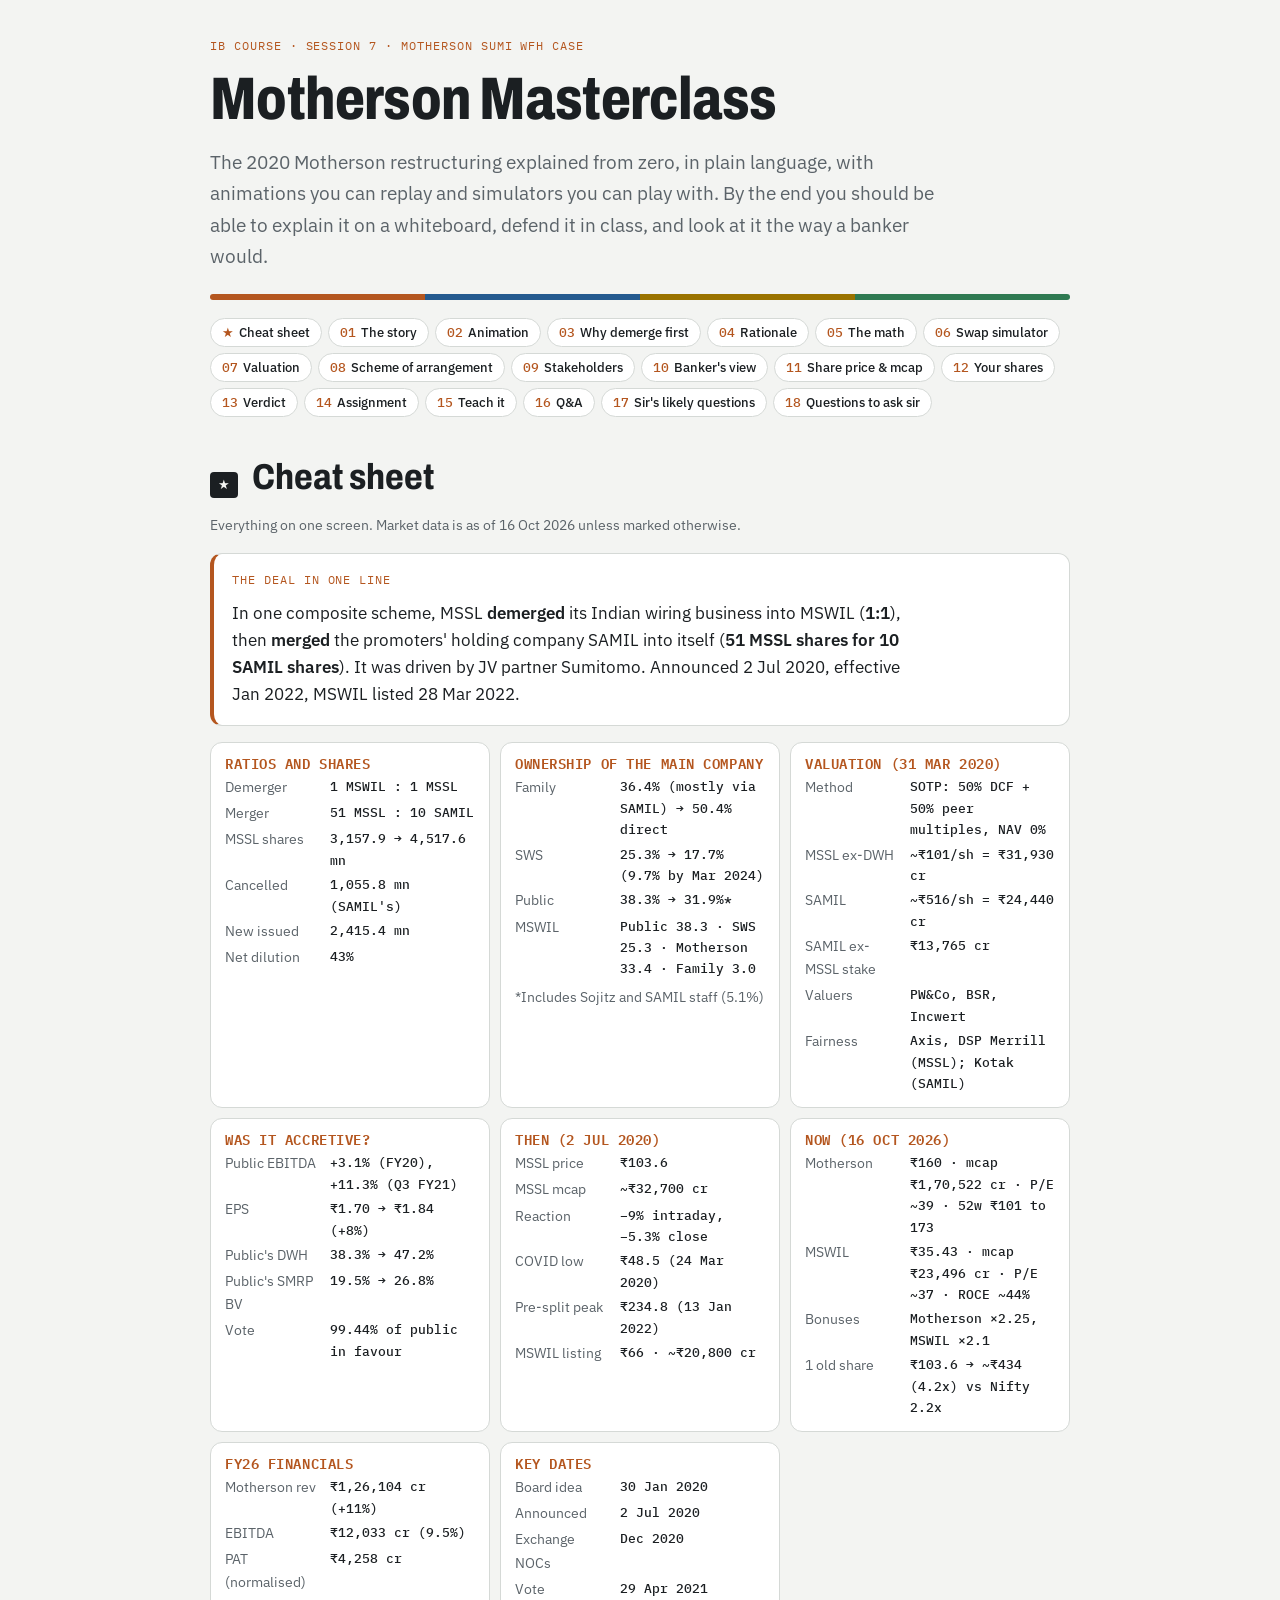
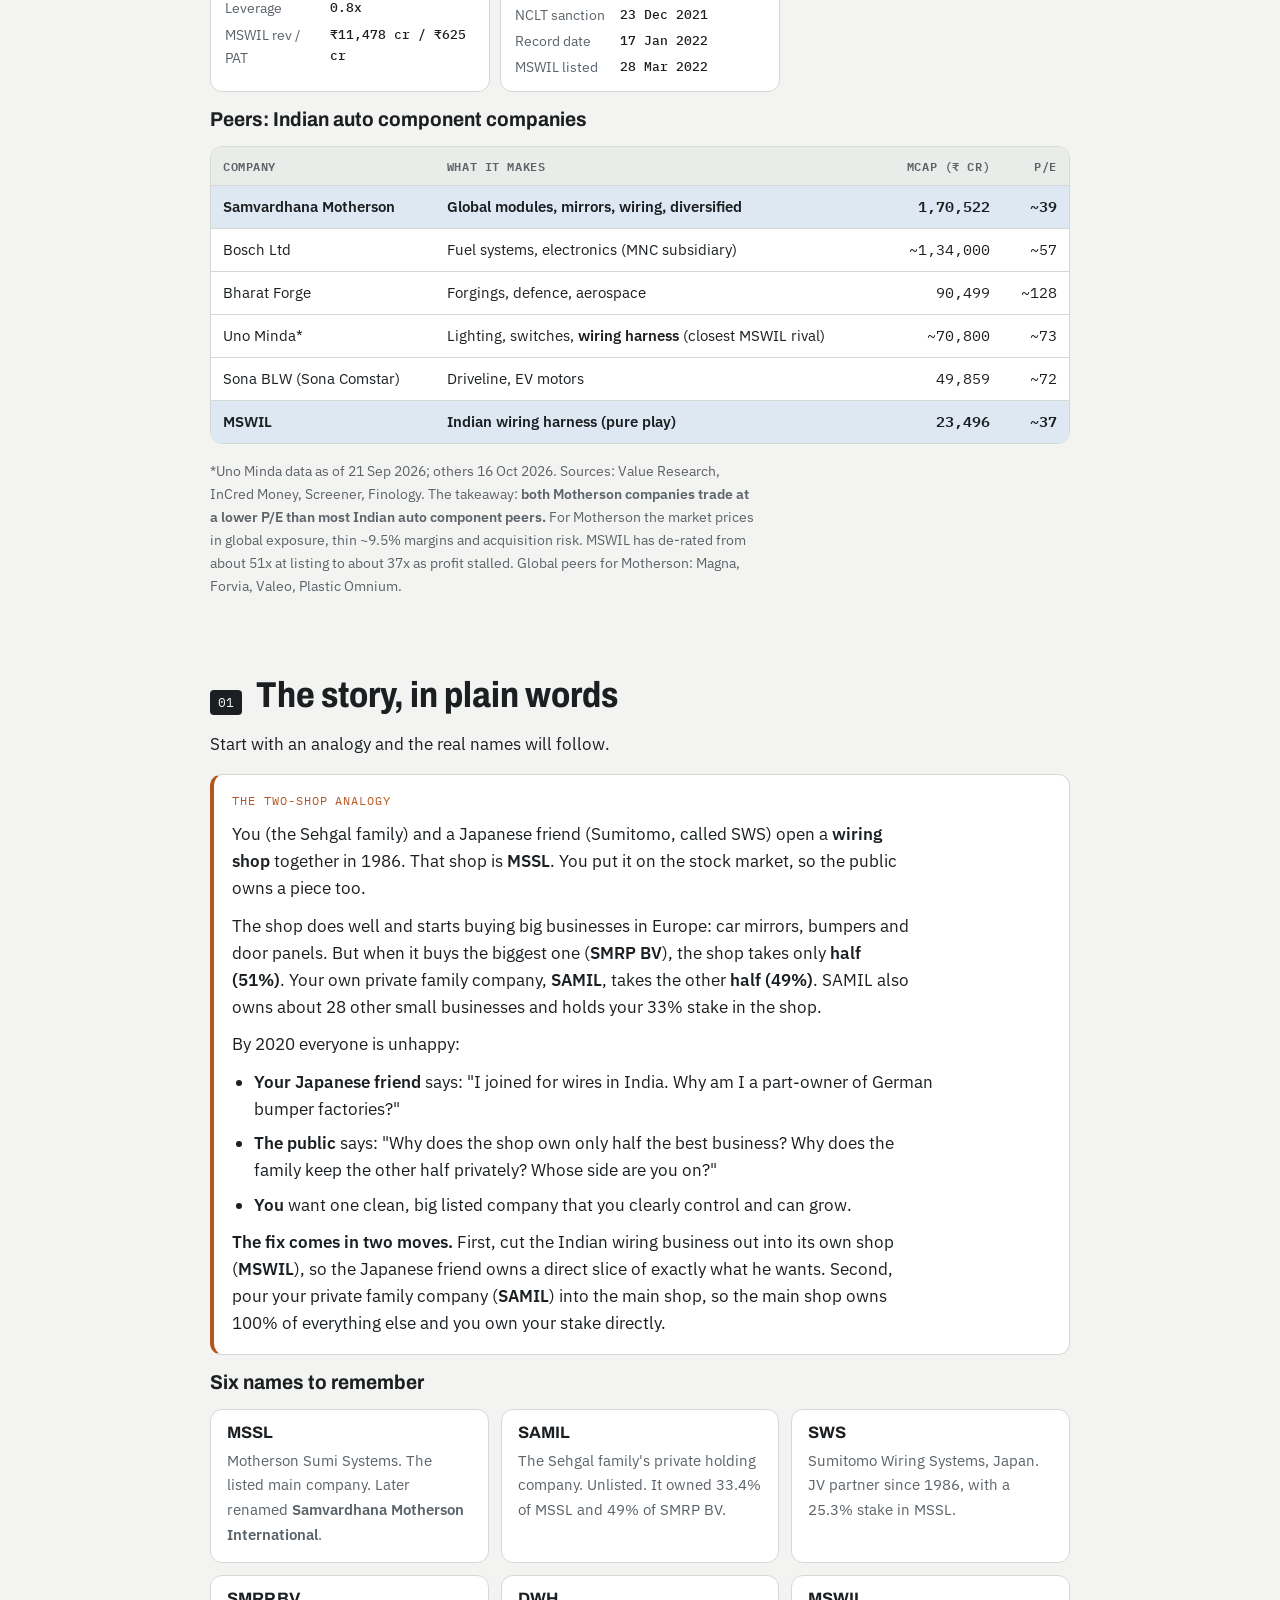
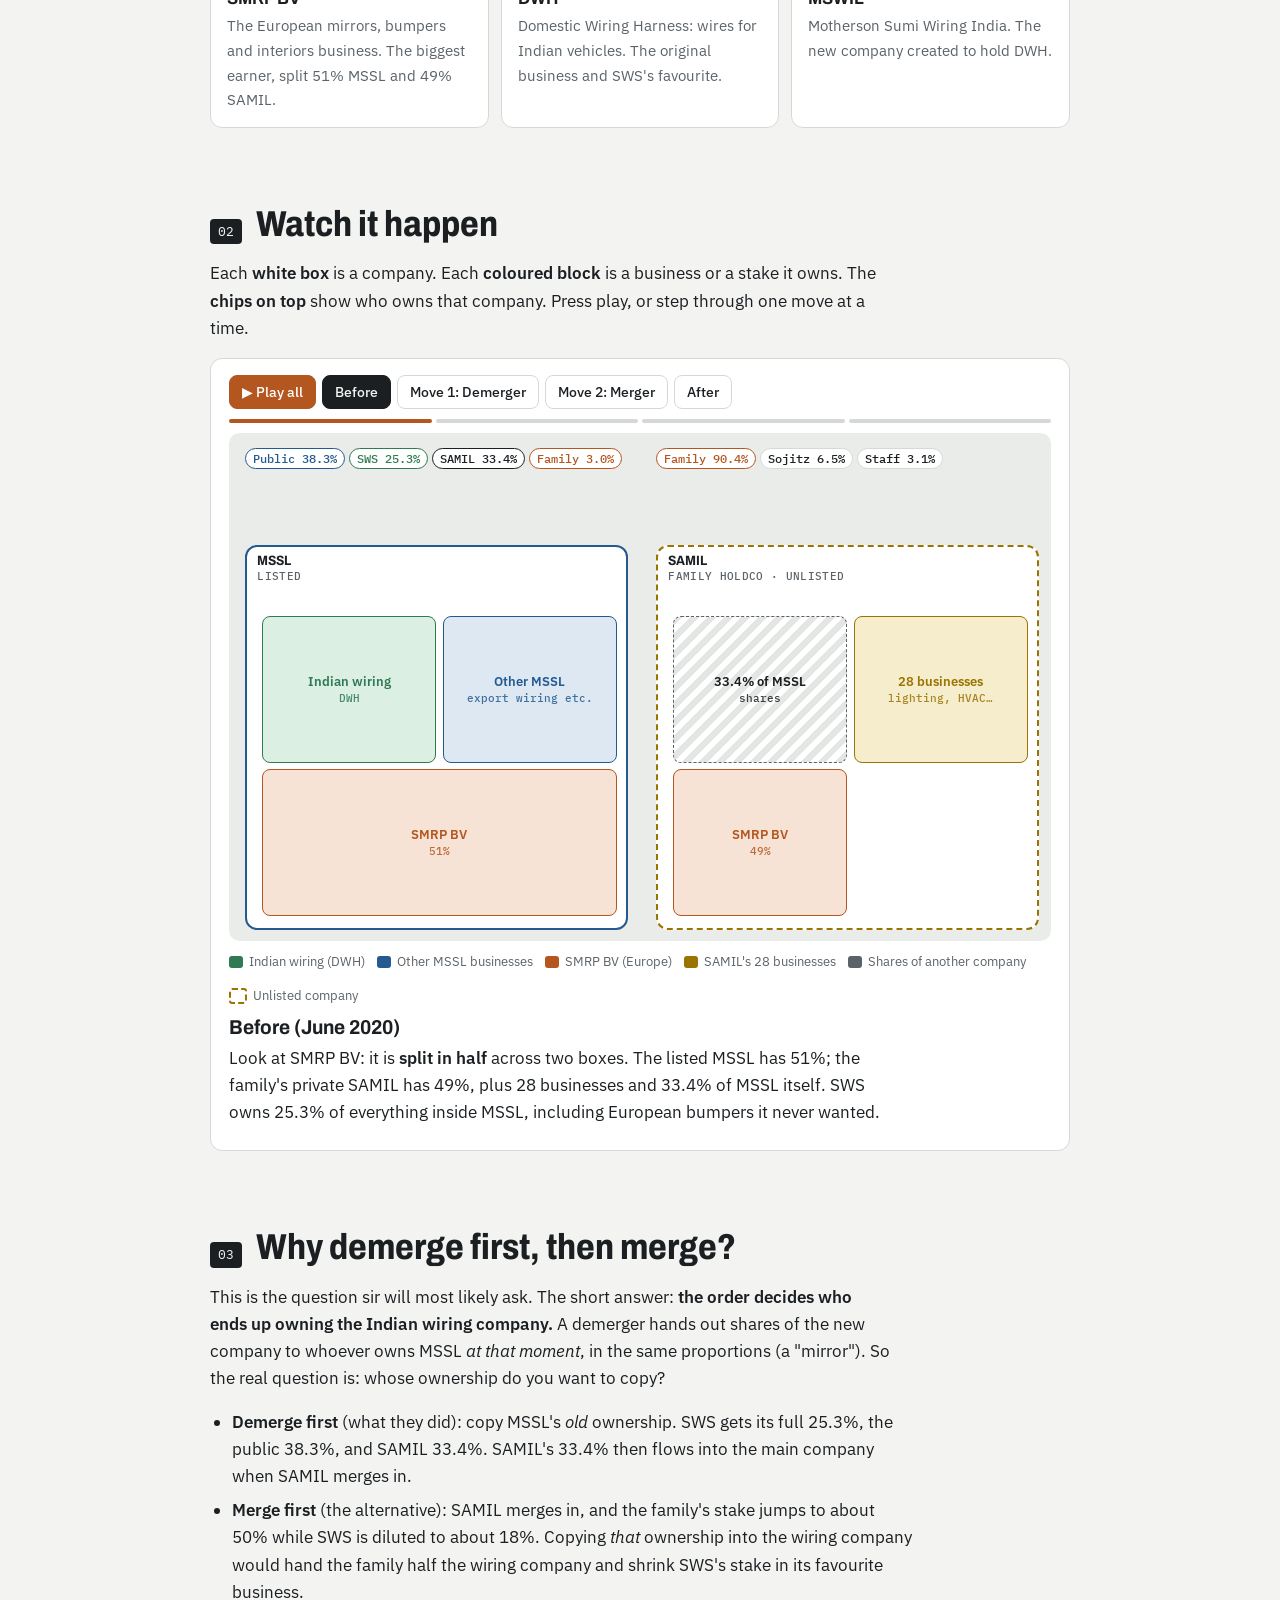
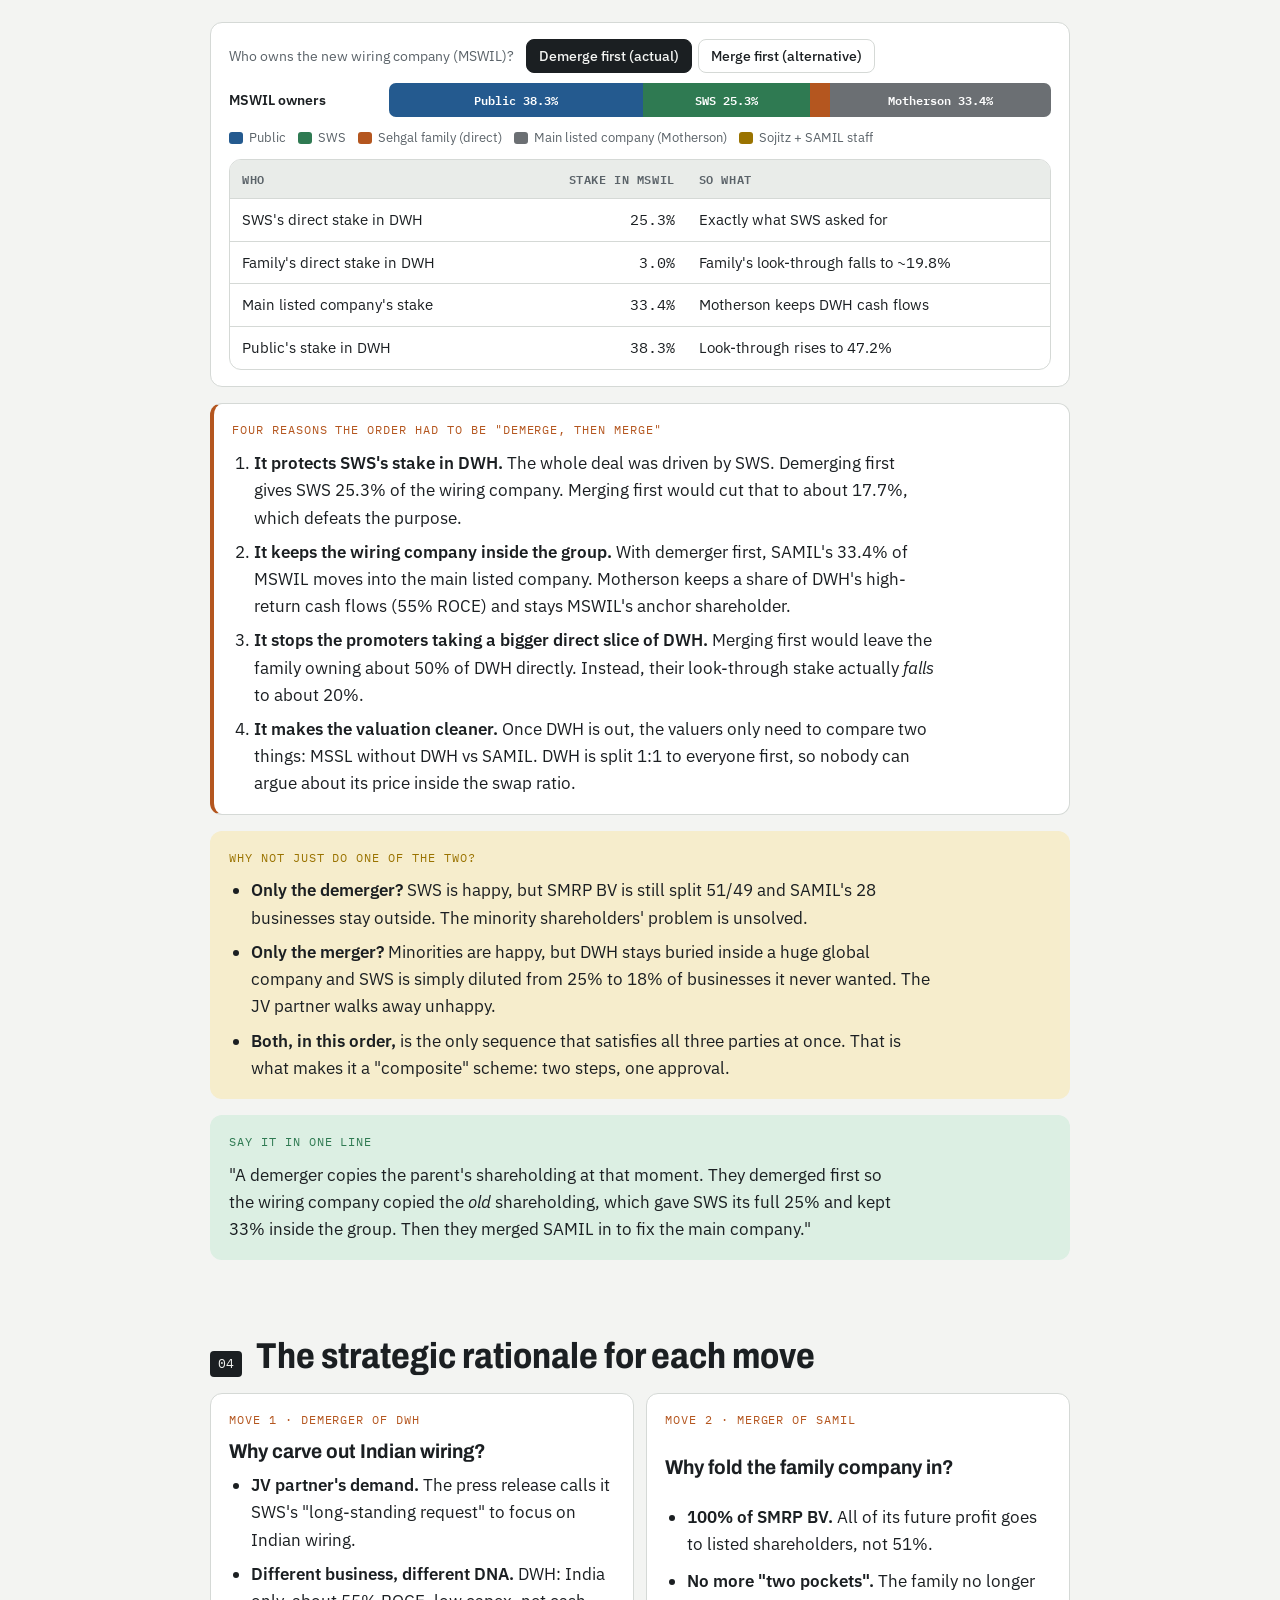
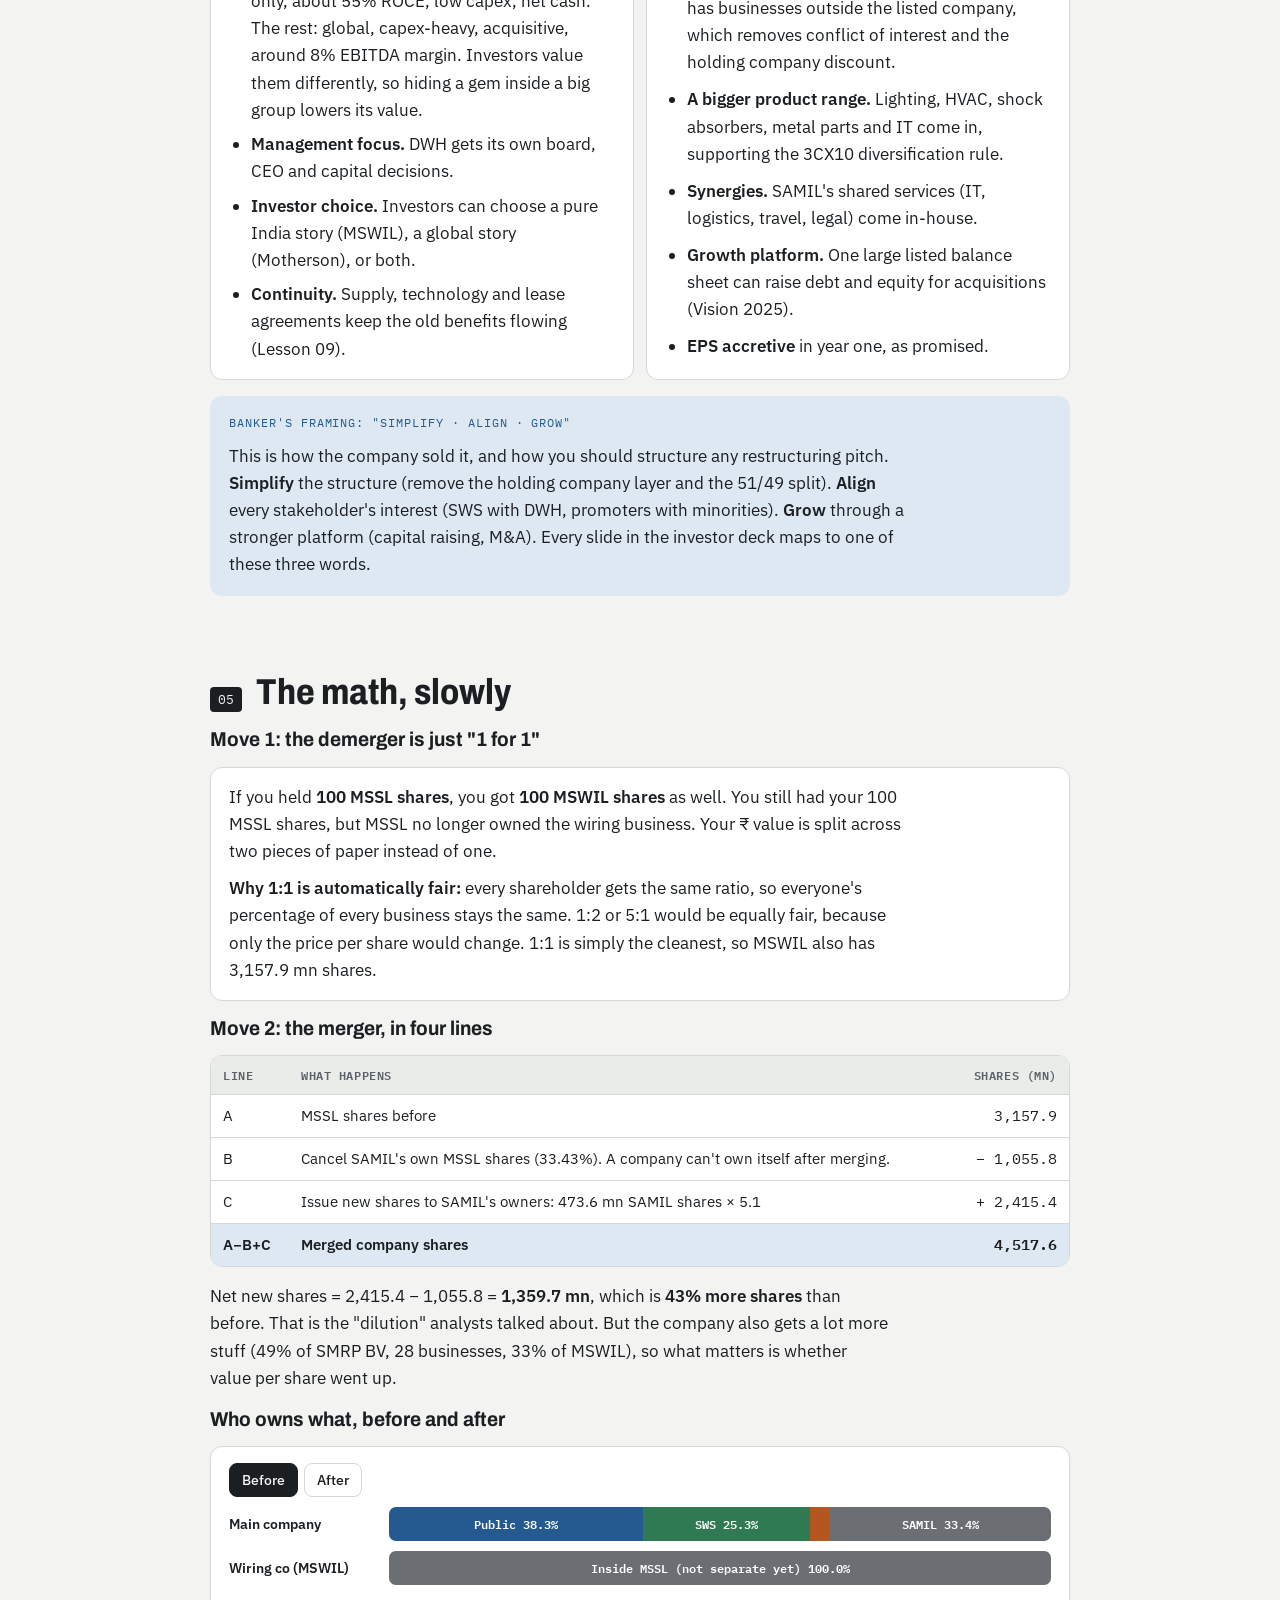
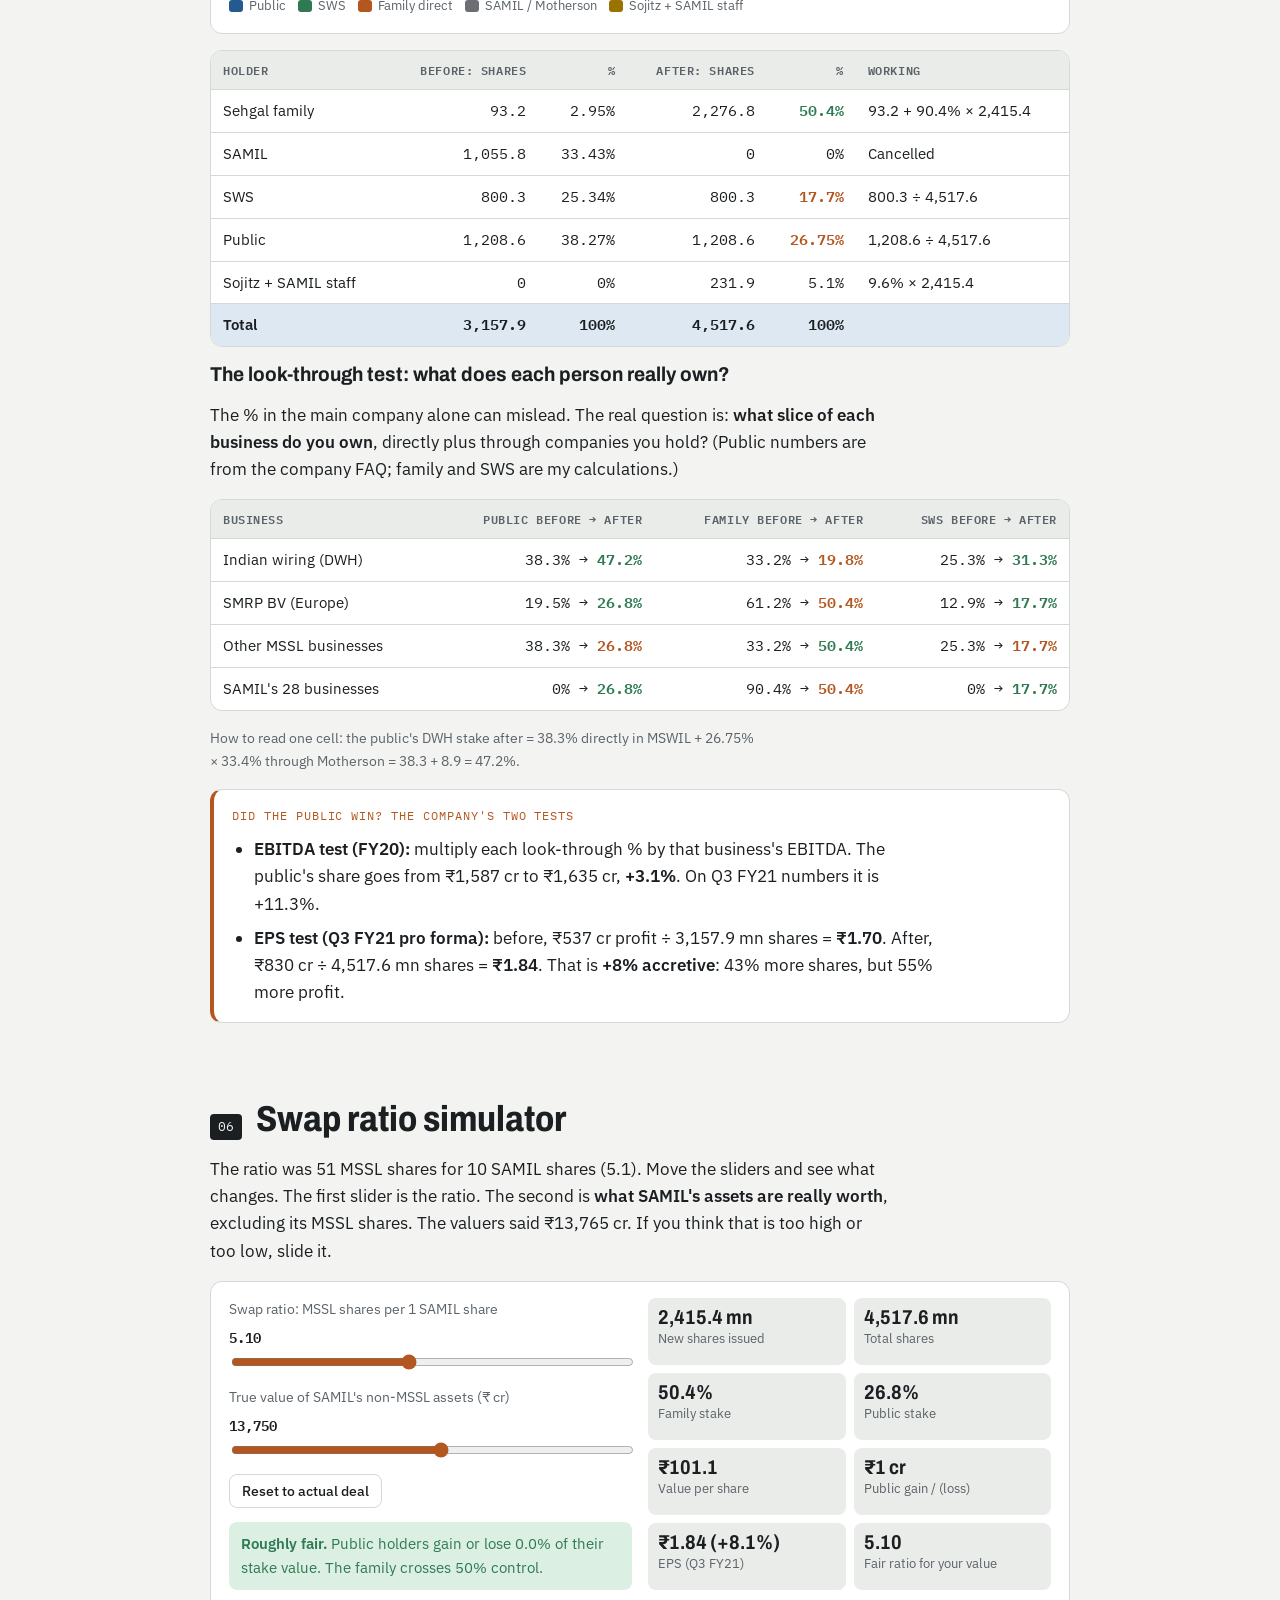
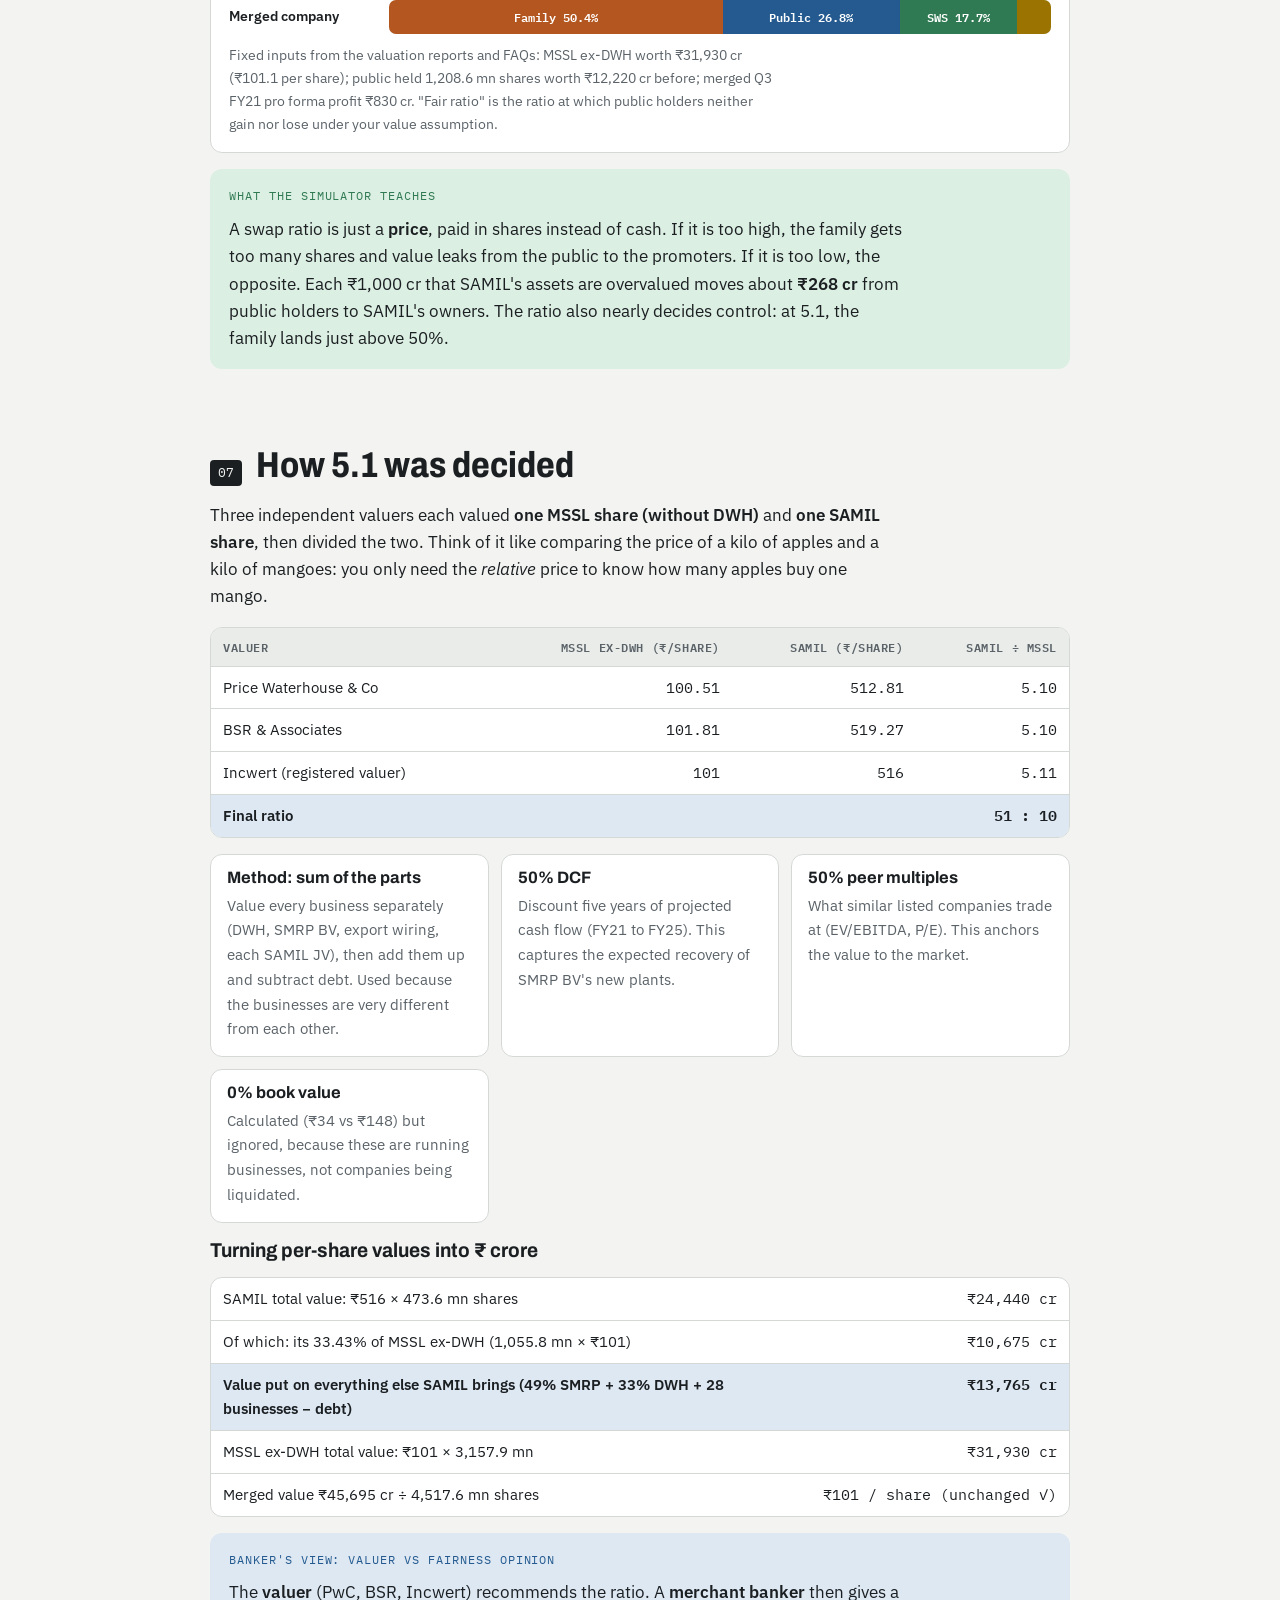
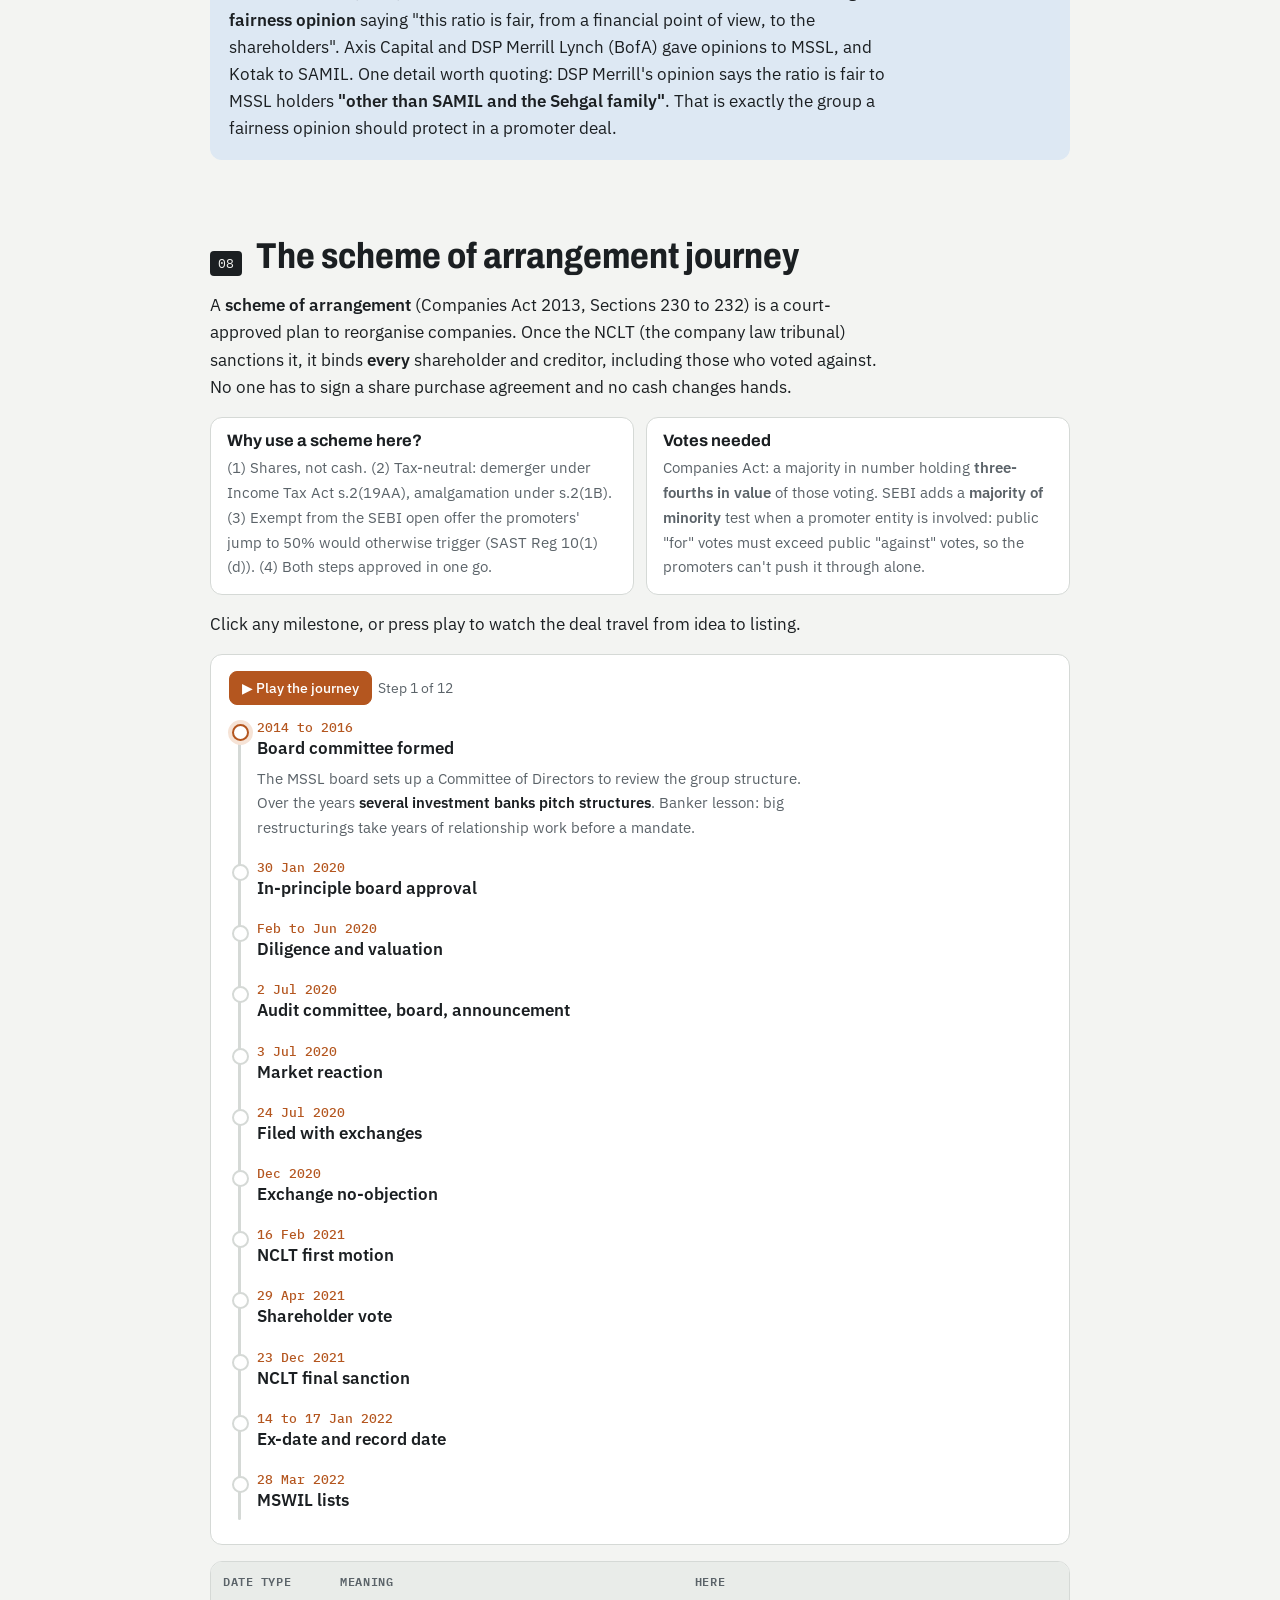
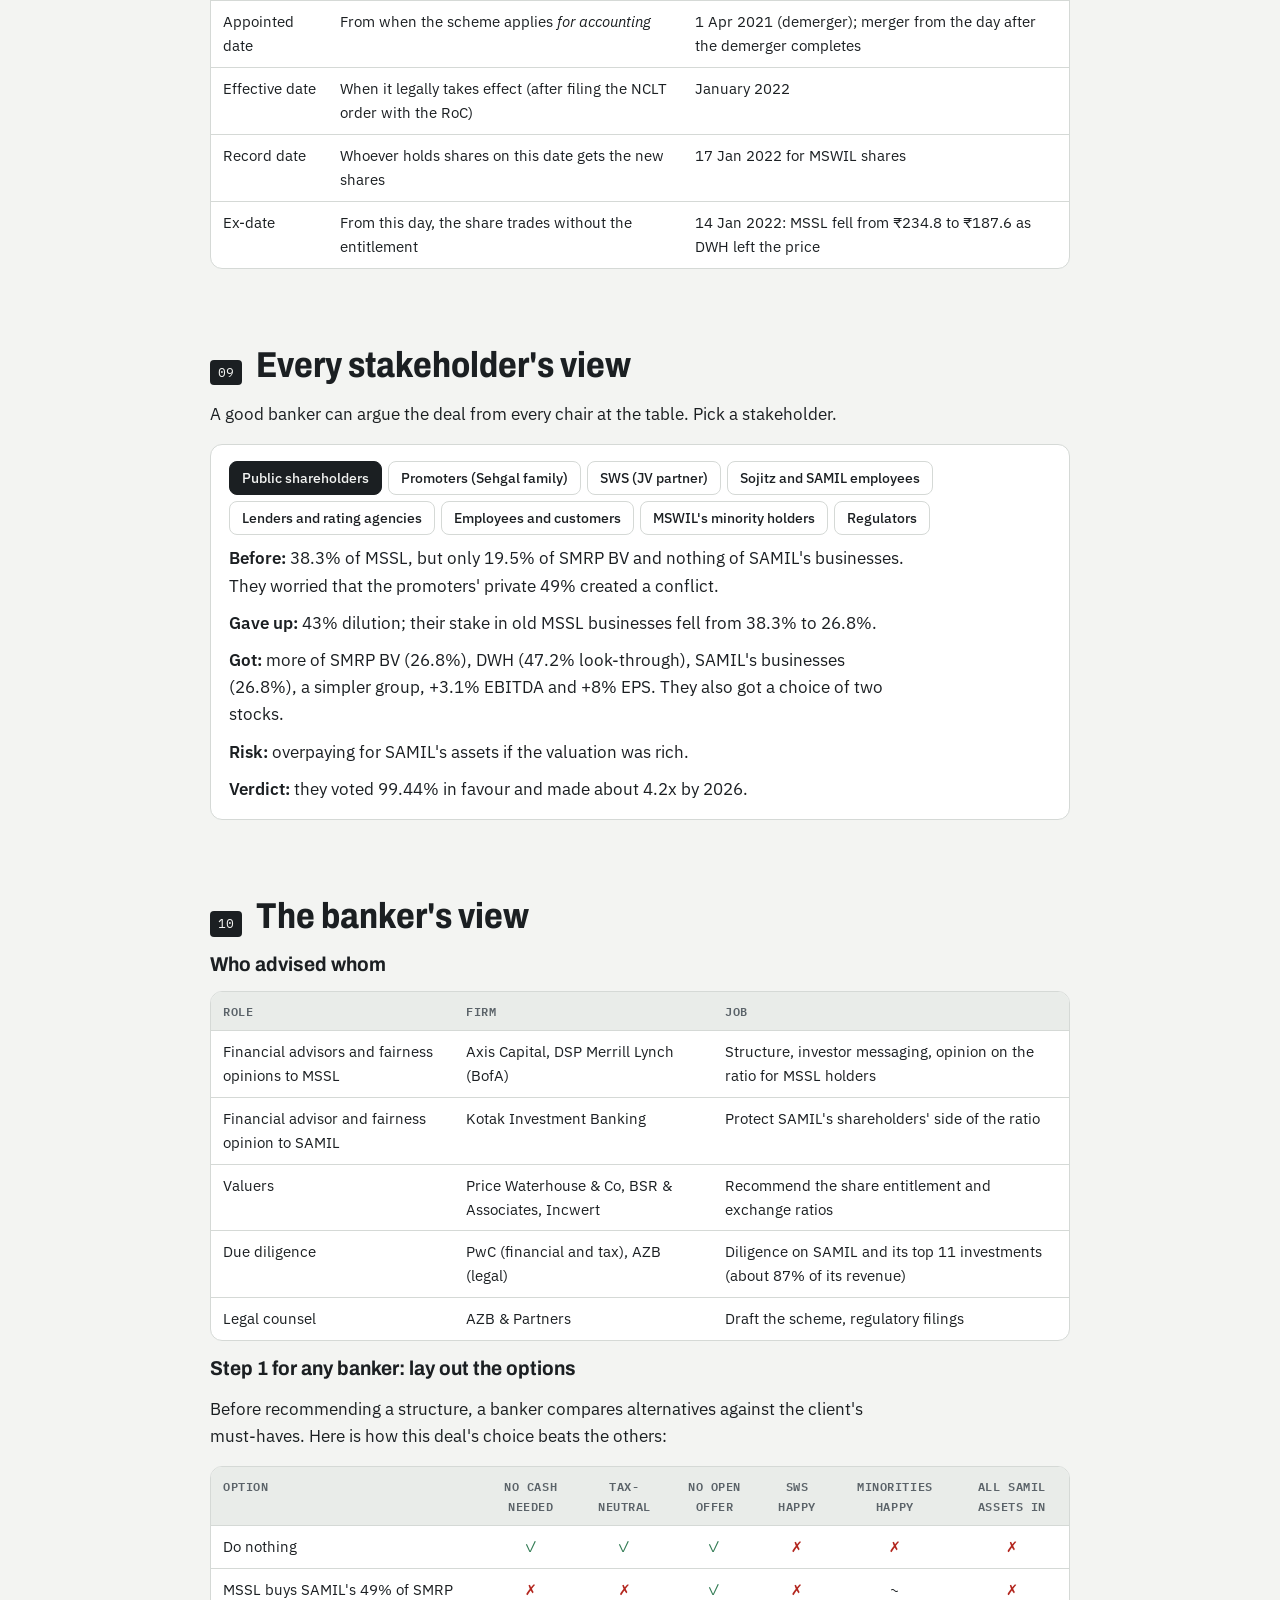
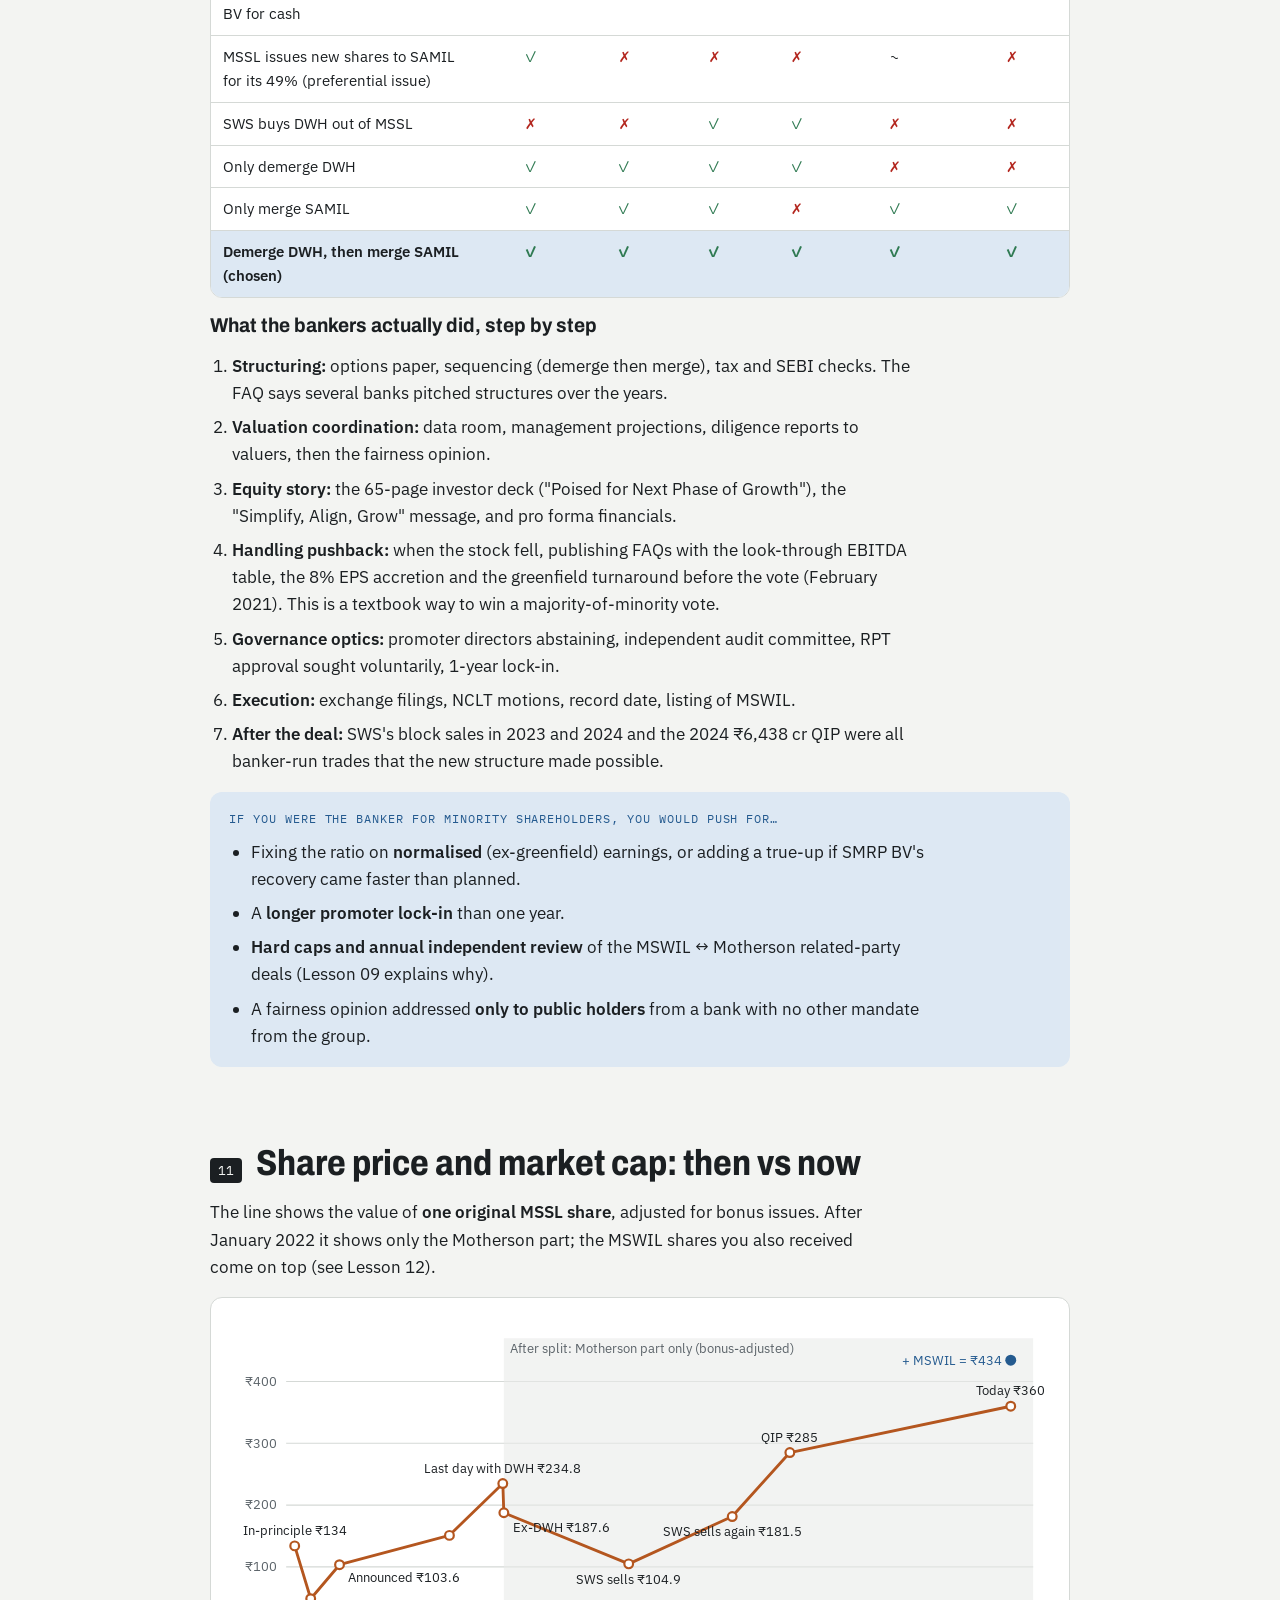
==== index.html @ e2a8a5db "Add files via upload" ====
<!doctype html>
<html lang="en"><head><meta charset="utf-8"><meta name="viewport" content="width=device-width,initial-scale=1,viewport-fit=cover">
<style>:root{color-scheme:light;padding-top:env(safe-area-inset-top,0px);padding-bottom:env(safe-area-inset-bottom,0px)}body{margin:0;font:14px system-ui,sans-serif}img{max-width:100%}[hidden]{display:none!important}</style>
</head><body>
<title>Motherson Masterclass</title>
<meta name="claude:viewport-fit-sides" content="cover">
<link rel="preconnect" href="https://fonts.googleapis.com">
<link rel="stylesheet" href="https://fonts.googleapis.com/css2?family=Archivo:wdth,wght@62..125,500..800&family=IBM+Plex+Sans:ital,wght@0,400;0,500;0,600;1,400&family=IBM+Plex+Mono:wght@400;500;600&display=swap">
<style>
/* Layout: a single teaching column (~820px) of numbered lessons. Each lesson = plain explanation + one interactive (animation, simulator or calculator). Palette borrows wiring-harness insulation colours: copper, blue, green, yellow. */
:root{
  --bg:#f3f4f2; --panel:#ffffff; --ink:#1b1f22; --muted:#5b6369; --line:#d5d9d6; --soft:#e9ece9;
  --copper:#b4561f; --copper-soft:#f6e3d6;
  --blue:#245a8f; --blue-soft:#dde8f3;
  --green:#2f7a52; --green-soft:#dcefe3;
  --yellow:#9a7300; --yellow-soft:#f6edcc;
  --red:#b3261e; --red-soft:#f8dedb;
  --grey-soft:#e4e6e4;
  --f-display:"Archivo","Arial Narrow",system-ui,sans-serif;
  --f-body:"IBM Plex Sans",system-ui,-apple-system,"Segoe UI",sans-serif;
  --f-mono:"IBM Plex Mono",ui-monospace,Menlo,monospace;
}
@media (prefers-color-scheme: dark){:root:not([data-theme="light"]){
  --bg:#14171a; --panel:#1c2024; --ink:#e7e9e8; --muted:#9aa3a9; --line:#30363b; --soft:#23282d;
  --copper:#e48a52; --copper-soft:#3a2518; --blue:#7fb0e0; --blue-soft:#1b2a39;
  --green:#6cc496; --green-soft:#17301f; --yellow:#e2bb45; --yellow-soft:#342b10;
  --red:#f08a80; --red-soft:#3a1c1a; --grey-soft:#2a2f34; color-scheme:dark}}
:root[data-theme="dark"]{
  --bg:#14171a; --panel:#1c2024; --ink:#e7e9e8; --muted:#9aa3a9; --line:#30363b; --soft:#23282d;
  --copper:#e48a52; --copper-soft:#3a2518; --blue:#7fb0e0; --blue-soft:#1b2a39;
  --green:#6cc496; --green-soft:#17301f; --yellow:#e2bb45; --yellow-soft:#342b10;
  --red:#f08a80; --red-soft:#3a1c1a; --grey-soft:#2a2f34; color-scheme:dark}

html{scroll-behavior:smooth}
@media (prefers-reduced-motion:reduce){html{scroll-behavior:auto}*{transition:none!important;animation:none!important}}
body{background:var(--bg);color:var(--ink);font-family:var(--f-body);font-size:16.5px;line-height:1.65}
.wrap{max-width:860px;margin:0 auto;padding-left:max(16px,env(safe-area-inset-left,0px));padding-right:max(16px,env(safe-area-inset-right,0px));padding-block:36px 100px}
h1,h2,h3,h4{font-family:var(--f-display);text-wrap:balance;line-height:1.12;margin:0}
h1{font-size:clamp(36px,6.4vw,60px);font-weight:800;font-stretch:78%;letter-spacing:-.01em}
h2{font-size:clamp(26px,3.8vw,36px);font-weight:750;font-stretch:84%}
h3{font-size:20px;font-weight:700;font-stretch:94%}
h4{font-size:16.5px;font-weight:700}
p{margin:0;max-width:68ch}
a{color:var(--blue)}
b,strong{font-weight:600}
.eyebrow{font-family:var(--f-mono);font-size:12px;letter-spacing:.08em;text-transform:uppercase;color:var(--copper)}
.lede{font-size:19px;color:var(--muted);margin-top:14px}
.wire{height:6px;border-radius:3px;margin:22px 0 4px;background:linear-gradient(90deg,var(--copper) 0 25%,var(--blue) 25% 50%,var(--yellow) 50% 75%,var(--green) 75%)}
.k{font-family:var(--f-mono);font-size:.93em;font-variant-numeric:tabular-nums}
.note{font-size:14px;color:var(--muted)}
ul.plain,ol.plain{margin:0;padding-left:22px;display:grid;gap:7px;max-width:68ch}

/* jump menu */
.jump{display:flex;flex-wrap:wrap;gap:6px;margin-top:18px}
.jump a{font:500 13px var(--f-body);text-decoration:none;color:var(--ink);background:var(--panel);border:1px solid var(--line);border-radius:999px;padding:5px 11px}
.jump a span{font-family:var(--f-mono);color:var(--copper);margin-right:5px}
.jump a:hover{border-color:var(--copper)}

section{margin-top:76px;display:flex;flex-direction:column;gap:16px;scroll-margin-top:16px}
.lesson{display:flex;gap:14px;align-items:baseline}
.lesson .n{font-family:var(--f-mono);font-size:13px;color:var(--bg);background:var(--ink);border-radius:4px;padding:2px 8px;flex:none}
.box{background:var(--panel);border:1px solid var(--line);border-radius:12px;padding:16px 18px;display:grid;gap:10px}
.box.key{border-left:4px solid var(--copper)}
.box.say{background:var(--green-soft);border-color:transparent}
.box.say .eyebrow{color:var(--green)}
.box.bank{background:var(--blue-soft);border-color:transparent}
.box.bank .eyebrow{color:var(--blue)}
.box.warn{background:var(--yellow-soft);border-color:transparent}
.box.warn .eyebrow{color:var(--yellow)}
.grid2{display:grid;grid-template-columns:repeat(auto-fit,minmax(240px,1fr));gap:12px}
.card{background:var(--panel);border:1px solid var(--line);border-radius:12px;padding:14px 16px;display:flex;flex-direction:column;gap:6px;min-width:0}
.card p{font-size:15px;color:var(--muted)}
.tbl{overflow-x:auto;background:var(--panel);border:1px solid var(--line);border-radius:12px}
table{border-collapse:collapse;width:100%;min-width:520px;font-size:14.5px}
th,td{padding:9px 12px;text-align:left;border-bottom:1px solid var(--line);vertical-align:top}
th{font:600 11.5px var(--f-mono);letter-spacing:.05em;text-transform:uppercase;color:var(--muted);background:var(--soft)}
td.num,th.num{text-align:right;font-family:var(--f-mono);font-variant-numeric:tabular-nums;white-space:nowrap}
tr:last-child td{border-bottom:0}
tr.tot td{font-weight:600;background:var(--blue-soft)}
.up{color:var(--green);font-weight:600} .down{color:var(--copper);font-weight:600}
.ok{color:var(--green)} .no{color:var(--red)}

/* buttons & controls */
.btns{display:flex;flex-wrap:wrap;gap:6px;align-items:center}
.btn{font:500 14px var(--f-body);color:var(--ink);background:var(--panel);border:1px solid var(--line);border-radius:8px;padding:7px 12px;cursor:pointer}
.btn[aria-pressed="true"]{background:var(--ink);color:var(--bg);border-color:var(--ink)}
.btn.primary{background:var(--copper);color:#fff;border-color:var(--copper)}
.btn:focus-visible,a:focus-visible,summary:focus-visible,input:focus-visible{outline:2px solid var(--copper);outline-offset:2px}
input[type=range]{width:100%;accent-color:var(--copper)}
input[type=number]{font:500 16px var(--f-mono);width:120px;padding:6px 8px;border:1px solid var(--line);border-radius:8px;background:var(--panel);color:var(--ink)}
label.ctl{display:grid;gap:4px;font-size:14px;color:var(--muted)}
label.ctl b{color:var(--ink);font-family:var(--f-mono)}

/* ---------- basket animation ---------- */
.stage-scroll{overflow-x:auto;border-radius:10px}
.stage{position:relative;width:100%;min-width:660px;aspect-ratio:760/470;background:var(--soft);border-radius:10px;overflow:hidden}
.frame,.blk,.owners{position:absolute;transition:left .9s cubic-bezier(.6,.05,.3,1),top .9s cubic-bezier(.6,.05,.3,1),width .9s cubic-bezier(.6,.05,.3,1),height .9s cubic-bezier(.6,.05,.3,1),opacity .7s ease,transform .7s ease}
.frame{border:2px solid var(--blue);border-radius:12px;background:var(--panel)}
.frame.unl{border:2px dashed var(--yellow)}
.frame .fl{position:absolute;left:10px;top:6px;right:8px;font:700 13.5px var(--f-display);font-stretch:90%;line-height:1.2}
.frame .fl small{display:block;font:500 11px var(--f-mono);color:var(--muted);letter-spacing:.03em}
.blk{border-radius:8px;display:flex;flex-direction:column;justify-content:center;align-items:center;text-align:center;padding:4px;font:600 12.5px var(--f-body);line-height:1.2;overflow:hidden}
.blk small{font:500 10.5px var(--f-mono);opacity:.85;margin-top:2px}
.b-dwh{background:var(--green-soft);color:var(--green);border:1.5px solid var(--green)}
.b-oth{background:var(--blue-soft);color:var(--blue);border:1.5px solid var(--blue)}
.b-smrp{background:var(--copper-soft);color:var(--copper);border:1.5px solid var(--copper)}
.b-biz{background:var(--yellow-soft);color:var(--yellow);border:1.5px solid var(--yellow)}
.b-stake{background:repeating-linear-gradient(135deg,var(--grey-soft) 0 6px,var(--panel) 6px 12px);color:var(--ink);border:1.5px dashed var(--muted)}
.blk.cancel{text-decoration:line-through}
.owners{display:flex;flex-wrap:wrap;gap:4px;align-content:flex-start}
.chip{font:500 11.5px var(--f-mono);background:var(--panel);border:1px solid var(--line);border-radius:999px;padding:2px 7px;white-space:nowrap}
.chip.fam{border-color:var(--copper);color:var(--copper)} .chip.sws{border-color:var(--green);color:var(--green)} .chip.pub{border-color:var(--blue);color:var(--blue)}
.chip.par{border-color:var(--ink)}
.narr{min-height:118px}
.narr h3{margin-bottom:6px}
.progress{display:flex;gap:4px}
.progress i{flex:1;height:4px;border-radius:2px;background:var(--line);transition:background .4s}
.progress i.on{background:var(--copper)}

/* bars */
.bars{display:grid;gap:10px}
.barrow{display:grid;grid-template-columns:150px 1fr;gap:10px;align-items:center}
@media (max-width:560px){.barrow{grid-template-columns:1fr}}
.barrow .lab{font-size:14px;font-weight:600}
.stack{display:flex;height:34px;border-radius:7px;overflow:hidden;background:var(--soft)}
.seg{height:100%;display:flex;align-items:center;justify-content:center;font:600 12px var(--f-mono);color:#fff;white-space:nowrap;overflow:hidden;transition:flex-basis .9s cubic-bezier(.6,.05,.3,1)}
.s-fam{background:var(--copper)} .s-sws{background:var(--green)} .s-pub{background:var(--blue)} .s-par{background:#6b6f73} .s-sj{background:var(--yellow)}
.legend{display:flex;flex-wrap:wrap;gap:12px;font-size:13px;color:var(--muted)}
.legend span{display:inline-flex;gap:6px;align-items:center}
.sw{width:14px;height:12px;border-radius:3px;display:inline-block}

/* sim output */
.sim{display:grid;grid-template-columns:minmax(0,1fr) minmax(0,1fr);gap:16px}
@media (max-width:700px){.sim{grid-template-columns:1fr}}
.out{display:grid;grid-template-columns:repeat(2,minmax(0,1fr));gap:8px}
.o{background:var(--soft);border-radius:8px;padding:8px 10px}
.o .v{font:700 20px var(--f-display);font-stretch:85%;font-variant-numeric:tabular-nums}
.o .l{font-size:12.5px;color:var(--muted)}
.verdict{font-size:14.5px;padding:10px 12px;border-radius:8px}
.verdict.good{background:var(--green-soft);color:var(--green)} .verdict.bad{background:var(--red-soft);color:var(--red)} .verdict.mid{background:var(--yellow-soft);color:var(--yellow)}

/* journey */
.journey{position:relative;display:grid;gap:0;padding-left:28px}
.journey::before{content:"";position:absolute;left:9px;top:8px;bottom:8px;width:3px;background:var(--line);border-radius:2px}
.journey .fill{position:absolute;left:9px;top:8px;width:3px;background:var(--copper);border-radius:2px;transition:height .6s ease}
.jstep{position:relative;padding:4px 0 14px;cursor:pointer}
.jstep::before{content:"";position:absolute;left:-25px;top:9px;width:13px;height:13px;border-radius:50%;background:var(--panel);border:2.5px solid var(--line);transition:all .3s}
.jstep.done::before{border-color:var(--copper);background:var(--copper)}
.jstep.cur::before{border-color:var(--copper);background:var(--panel);box-shadow:0 0 0 4px var(--copper-soft)}
.jstep .d{font:500 12.5px var(--f-mono);color:var(--copper)}
.jstep .t{font-weight:600}
.jstep .x{display:none;font-size:15px;color:var(--muted);margin-top:4px;max-width:64ch}
.jstep.cur .x{display:block}
.jstep .x b{color:var(--ink)}

/* tabs */
.tabs{display:flex;flex-wrap:wrap;gap:6px}
.tabpanel{display:grid;gap:10px}

/* chart */
.chart{background:var(--panel);border:1px solid var(--line);border-radius:12px;padding:14px;overflow-x:auto}
.chart svg{display:block;width:100%;min-width:600px;height:auto}
.chart text{font-family:var(--f-body)}
.draw{stroke-dasharray:2000;stroke-dashoffset:2000;transition:stroke-dashoffset 2.2s ease}
.draw.go{stroke-dashoffset:0}

details{background:var(--panel);border:1px solid var(--line);border-radius:10px}
summary{cursor:pointer;padding:12px 16px;font-weight:600;list-style:none;display:flex;gap:10px}
summary::-webkit-details-marker{display:none}
summary::before{content:"+";font-family:var(--f-mono);color:var(--copper);width:12px;flex:none}
details[open] summary::before{content:"−"}
details .a{padding:0 16px 14px 38px;display:grid;gap:8px;font-size:15.5px}
.qa{display:grid;gap:8px}
.matrix td:not(:first-child),.matrix th:not(:first-child){text-align:center}
.pill{display:inline-block;font:600 11.5px var(--f-mono);padding:2px 8px;border-radius:999px}
.p-yes{background:var(--green-soft);color:var(--green)} .p-mixed{background:var(--yellow-soft);color:var(--yellow)} .p-no{background:var(--red-soft);color:var(--red)}
.cs{display:grid;grid-template-columns:repeat(auto-fit,minmax(240px,1fr));gap:10px}
.csb{background:var(--panel);border:1px solid var(--line);border-radius:12px;padding:12px 14px;display:grid;gap:6px;align-content:start}
.csb h4{font-size:14px;color:var(--copper);font-family:var(--f-mono);font-weight:600;letter-spacing:.04em;text-transform:uppercase}
.csb dl{display:grid;grid-template-columns:minmax(0,38%) minmax(0,1fr);gap:3px 10px;margin:0;font-size:14px}
.csb dt{color:var(--muted)} .csb dd{margin:0;font-family:var(--f-mono);font-size:13px;font-variant-numeric:tabular-nums;font-weight:500}
.qtag{font:600 10.5px var(--f-mono);letter-spacing:.05em;text-transform:uppercase;padding:2px 7px;border-radius:999px;margin-left:auto;flex:none;align-self:center}
.lk-h{background:var(--red-soft);color:var(--red)} .lk-m{background:var(--yellow-soft);color:var(--yellow)}
.trap{font-size:14px;background:var(--yellow-soft);border-radius:8px;padding:8px 10px}
.trap b{color:var(--yellow)}
.why{font-size:14px;color:var(--muted)}
ol.src{margin:0;padding-left:22px;display:grid;gap:6px;font-size:14px;color:var(--muted)}
ol.src a{word-break:break-word}
</style>

<div class="wrap">
<header>
  <div class="eyebrow">IB Course · Session 7 · Motherson Sumi WFH case</div>
  <h1 style="margin-top:10px">Motherson Masterclass</h1>
  <p class="lede">The 2020 Motherson restructuring explained from zero, in plain language, with animations you can replay and simulators you can play with. By the end you should be able to explain it on a whiteboard, defend it in class, and look at it the way a banker would.</p>
  <div class="wire" aria-hidden="true"></div>
  <nav class="jump" aria-label="Lessons">
    <a href="#cheat"><span>★</span>Cheat sheet</a>
    <a href="#l1"><span>01</span>The story</a><a href="#l2"><span>02</span>Animation</a><a href="#l3"><span>03</span>Why demerge first</a>
    <a href="#l4"><span>04</span>Rationale</a><a href="#l5"><span>05</span>The math</a><a href="#l6"><span>06</span>Swap simulator</a>
    <a href="#l7"><span>07</span>Valuation</a><a href="#l8"><span>08</span>Scheme of arrangement</a><a href="#l9"><span>09</span>Stakeholders</a>
    <a href="#l10"><span>10</span>Banker's view</a><a href="#l11"><span>11</span>Share price & mcap</a><a href="#l12"><span>12</span>Your shares</a>
    <a href="#l13"><span>13</span>Verdict</a><a href="#l14"><span>14</span>Assignment</a><a href="#l15"><span>15</span>Teach it</a><a href="#l16"><span>16</span>Q&amp;A</a>
    <a href="#l17"><span>17</span>Sir's likely questions</a><a href="#l18"><span>18</span>Questions to ask sir</a>
  </nav>
</header>

<!-- CHEAT SHEET -->
<section id="cheat" style="margin-top:40px">
  <div class="lesson"><span class="n">★</span><h2>Cheat sheet</h2></div>
  <p class="note">Everything on one screen. Market data is as of 16 Oct 2026 unless marked otherwise.</p>
  <div class="box key">
    <span class="eyebrow">The deal in one line</span>
    <p>In one composite scheme, MSSL <b>demerged</b> its Indian wiring business into MSWIL (<b>1:1</b>), then <b>merged</b> the promoters' holding company SAMIL into itself (<b>51 MSSL shares for 10 SAMIL shares</b>). It was driven by JV partner Sumitomo. Announced 2 Jul 2020, effective Jan 2022, MSWIL listed 28 Mar 2022.</p>
  </div>
  <div class="cs">
    <div class="csb"><h4>Ratios and shares</h4><dl>
      <dt>Demerger</dt><dd>1 MSWIL : 1 MSSL</dd><dt>Merger</dt><dd>51 MSSL : 10 SAMIL</dd>
      <dt>MSSL shares</dt><dd>3,157.9 → 4,517.6 mn</dd><dt>Cancelled</dt><dd>1,055.8 mn (SAMIL's)</dd>
      <dt>New issued</dt><dd>2,415.4 mn</dd><dt>Net dilution</dt><dd>43%</dd></dl></div>
    <div class="csb"><h4>Ownership of the main company</h4><dl>
      <dt>Family</dt><dd>36.4% (mostly via SAMIL) → 50.4% direct</dd><dt>SWS</dt><dd>25.3% → 17.7% (9.7% by Mar 2024)</dd>
      <dt>Public</dt><dd>38.3% → 31.9%*</dd><dt>MSWIL</dt><dd>Public 38.3 · SWS 25.3 · Motherson 33.4 · Family 3.0</dd></dl>
      <p class="note">*Includes Sojitz and SAMIL staff (5.1%)</p></div>
    <div class="csb"><h4>Valuation (31 Mar 2020)</h4><dl>
      <dt>Method</dt><dd>SOTP: 50% DCF + 50% peer multiples, NAV 0%</dd>
      <dt>MSSL ex-DWH</dt><dd>~₹101/sh = ₹31,930 cr</dd><dt>SAMIL</dt><dd>~₹516/sh = ₹24,440 cr</dd>
      <dt>SAMIL ex-MSSL stake</dt><dd>₹13,765 cr</dd><dt>Valuers</dt><dd>PW&amp;Co, BSR, Incwert</dd>
      <dt>Fairness</dt><dd>Axis, DSP Merrill (MSSL); Kotak (SAMIL)</dd></dl></div>
    <div class="csb"><h4>Was it accretive?</h4><dl>
      <dt>Public EBITDA</dt><dd>+3.1% (FY20), +11.3% (Q3 FY21)</dd><dt>EPS</dt><dd>₹1.70 → ₹1.84 (+8%)</dd>
      <dt>Public's DWH</dt><dd>38.3% → 47.2%</dd><dt>Public's SMRP BV</dt><dd>19.5% → 26.8%</dd>
      <dt>Vote</dt><dd>99.44% of public in favour</dd></dl></div>
    <div class="csb"><h4>Then (2 Jul 2020)</h4><dl>
      <dt>MSSL price</dt><dd>₹103.6</dd><dt>MSSL mcap</dt><dd>~₹32,700 cr</dd>
      <dt>Reaction</dt><dd>−9% intraday, −5.3% close</dd><dt>COVID low</dt><dd>₹48.5 (24 Mar 2020)</dd>
      <dt>Pre-split peak</dt><dd>₹234.8 (13 Jan 2022)</dd><dt>MSWIL listing</dt><dd>₹66 · ~₹20,800 cr</dd></dl></div>
    <div class="csb"><h4>Now (16 Oct 2026)</h4><dl>
      <dt>Motherson</dt><dd>₹160 · mcap ₹1,70,522 cr · P/E ~39 · 52w ₹101 to 173</dd>
      <dt>MSWIL</dt><dd>₹35.43 · mcap ₹23,496 cr · P/E ~37 · ROCE ~44%</dd>
      <dt>Bonuses</dt><dd>Motherson ×2.25, MSWIL ×2.1</dd>
      <dt>1 old share</dt><dd>₹103.6 → ~₹434 (4.2x) vs Nifty 2.2x</dd></dl></div>
    <div class="csb"><h4>FY26 financials</h4><dl>
      <dt>Motherson rev</dt><dd>₹1,26,104 cr (+11%)</dd><dt>EBITDA</dt><dd>₹12,033 cr (9.5%)</dd>
      <dt>PAT (normalised)</dt><dd>₹4,258 cr</dd><dt>Leverage</dt><dd>0.8x</dd>
      <dt>MSWIL rev / PAT</dt><dd>₹11,478 cr / ₹625 cr</dd></dl></div>
    <div class="csb"><h4>Key dates</h4><dl>
      <dt>Board idea</dt><dd>30 Jan 2020</dd><dt>Announced</dt><dd>2 Jul 2020</dd><dt>Exchange NOCs</dt><dd>Dec 2020</dd>
      <dt>Vote</dt><dd>29 Apr 2021</dd><dt>NCLT sanction</dt><dd>23 Dec 2021</dd><dt>Record date</dt><dd>17 Jan 2022</dd><dt>MSWIL listed</dt><dd>28 Mar 2022</dd></dl></div>
  </div>
  <h3>Peers: Indian auto component companies</h3>
  <div class="tbl"><table>
    <thead><tr><th>Company</th><th>What it makes</th><th class="num">Mcap (₹ cr)</th><th class="num">P/E</th></tr></thead>
    <tbody>
      <tr class="tot"><td>Samvardhana Motherson</td><td>Global modules, mirrors, wiring, diversified</td><td class="num">1,70,522</td><td class="num">~39</td></tr>
      <tr><td>Bosch Ltd</td><td>Fuel systems, electronics (MNC subsidiary)</td><td class="num">~1,34,000</td><td class="num">~57</td></tr>
      <tr><td>Bharat Forge</td><td>Forgings, defence, aerospace</td><td class="num">90,499</td><td class="num">~128</td></tr>
      <tr><td>Uno Minda*</td><td>Lighting, switches, <b>wiring harness</b> (closest MSWIL rival)</td><td class="num">~70,800</td><td class="num">~73</td></tr>
      <tr><td>Sona BLW (Sona Comstar)</td><td>Driveline, EV motors</td><td class="num">49,859</td><td class="num">~72</td></tr>
      <tr class="tot"><td>MSWIL</td><td>Indian wiring harness (pure play)</td><td class="num">23,496</td><td class="num">~37</td></tr>
    </tbody>
  </table></div>
  <p class="note">*Uno Minda data as of 21 Sep 2026; others 16 Oct 2026. Sources: Value Research, InCred Money, Screener, Finology. The takeaway: <b>both Motherson companies trade at a lower P/E than most Indian auto component peers.</b> For Motherson the market prices in global exposure, thin ~9.5% margins and acquisition risk. MSWIL has de-rated from about 51x at listing to about 37x as profit stalled. Global peers for Motherson: Magna, Forvia, Valeo, Plastic Omnium.</p>
</section>

<!-- 1 STORY -->
<section id="l1">
  <div class="lesson"><span class="n">01</span><h2>The story, in plain words</h2></div>
  <p>Start with an analogy and the real names will follow.</p>
  <div class="box key">
    <span class="eyebrow">The two-shop analogy</span>
    <p>You (the Sehgal family) and a Japanese friend (Sumitomo, called SWS) open a <b>wiring shop</b> together in 1986. That shop is <b>MSSL</b>. You put it on the stock market, so the public owns a piece too.</p>
    <p>The shop does well and starts buying big businesses in Europe: car mirrors, bumpers and door panels. But when it buys the biggest one (<b>SMRP BV</b>), the shop takes only <b>half (51%)</b>. Your own private family company, <b>SAMIL</b>, takes the other <b>half (49%)</b>. SAMIL also owns about 28 other small businesses and holds your 33% stake in the shop.</p>
    <p>By 2020 everyone is unhappy:</p>
    <ul class="plain">
      <li><b>Your Japanese friend</b> says: "I joined for wires in India. Why am I a part-owner of German bumper factories?"</li>
      <li><b>The public</b> says: "Why does the shop own only half the best business? Why does the family keep the other half privately? Whose side are you on?"</li>
      <li><b>You</b> want one clean, big listed company that you clearly control and can grow.</li>
    </ul>
    <p><b>The fix comes in two moves.</b> First, cut the Indian wiring business out into its own shop (<b>MSWIL</b>), so the Japanese friend owns a direct slice of exactly what he wants. Second, pour your private family company (<b>SAMIL</b>) into the main shop, so the main shop owns 100% of everything else and you own your stake directly.</p>
  </div>
  <h3>Six names to remember</h3>
  <div class="grid2">
    <div class="card"><h4>MSSL</h4><p>Motherson Sumi Systems. The listed main company. Later renamed <b>Samvardhana Motherson International</b>.</p></div>
    <div class="card"><h4>SAMIL</h4><p>The Sehgal family's private holding company. Unlisted. It owned 33.4% of MSSL and 49% of SMRP BV.</p></div>
    <div class="card"><h4>SWS</h4><p>Sumitomo Wiring Systems, Japan. JV partner since 1986, with a 25.3% stake in MSSL.</p></div>
    <div class="card"><h4>SMRP BV</h4><p>The European mirrors, bumpers and interiors business. The biggest earner, split 51% MSSL and 49% SAMIL.</p></div>
    <div class="card"><h4>DWH</h4><p>Domestic Wiring Harness: wires for Indian vehicles. The original business and SWS's favourite.</p></div>
    <div class="card"><h4>MSWIL</h4><p>Motherson Sumi Wiring India. The new company created to hold DWH.</p></div>
  </div>
</section>

<!-- 2 ANIMATION -->
<section id="l2">
  <div class="lesson"><span class="n">02</span><h2>Watch it happen</h2></div>
  <p>Each <b>white box</b> is a company. Each <b>coloured block</b> is a business or a stake it owns. The <b>chips on top</b> show who owns that company. Press play, or step through one move at a time.</p>
  <div class="box">
    <div class="btns">
      <button class="btn primary" id="play">▶ Play all</button>
      <button class="btn" data-st="0">Before</button>
      <button class="btn" data-st="1">Move 1: Demerger</button>
      <button class="btn" data-st="2">Move 2: Merger</button>
      <button class="btn" data-st="3">After</button>
    </div>
    <div class="progress" id="prog"><i></i><i></i><i></i><i></i></div>
    <div class="stage-scroll"><div class="stage" id="stage" role="img" aria-label="Animated ownership diagram"></div></div>
    <div class="legend">
      <span><i class="sw" style="background:var(--green)"></i>Indian wiring (DWH)</span>
      <span><i class="sw" style="background:var(--blue)"></i>Other MSSL businesses</span>
      <span><i class="sw" style="background:var(--copper)"></i>SMRP BV (Europe)</span>
      <span><i class="sw" style="background:var(--yellow)"></i>SAMIL's 28 businesses</span>
      <span><i class="sw" style="background:var(--muted)"></i>Shares of another company</span>
      <span><i class="sw" style="border:2px dashed var(--yellow)"></i>Unlisted company</span>
    </div>
    <div class="narr" id="narr"></div>
  </div>
</section>

<!-- 3 WHY DEMERGE FIRST -->
<section id="l3">
  <div class="lesson"><span class="n">03</span><h2>Why demerge first, then merge?</h2></div>
  <p>This is the question sir will most likely ask. The short answer: <b>the order decides who ends up owning the Indian wiring company.</b> A demerger hands out shares of the new company to whoever owns MSSL <i>at that moment</i>, in the same proportions (a "mirror"). So the real question is: whose ownership do you want to copy?</p>
  <ul class="plain">
    <li><b>Demerge first</b> (what they did): copy MSSL's <i>old</i> ownership. SWS gets its full 25.3%, the public 38.3%, and SAMIL 33.4%. SAMIL's 33.4% then flows into the main company when SAMIL merges in.</li>
    <li><b>Merge first</b> (the alternative): SAMIL merges in, and the family's stake jumps to about 50% while SWS is diluted to about 18%. Copying <i>that</i> ownership into the wiring company would hand the family half the wiring company and shrink SWS's stake in its favourite business.</li>
  </ul>
  <div class="box">
    <div class="btns"><span class="note" style="margin-right:6px">Who owns the new wiring company (MSWIL)?</span>
      <button class="btn" id="ordA" aria-pressed="true">Demerge first (actual)</button>
      <button class="btn" id="ordB" aria-pressed="false">Merge first (alternative)</button></div>
    <div class="bars">
      <div class="barrow"><div class="lab">MSWIL owners</div><div class="stack" id="ordbar"></div></div>
    </div>
    <div class="legend"><span><i class="sw s-pub"></i>Public</span><span><i class="sw s-sws"></i>SWS</span><span><i class="sw s-fam"></i>Sehgal family (direct)</span><span><i class="sw s-par"></i>Main listed company (Motherson)</span><span><i class="sw s-sj"></i>Sojitz + SAMIL staff</span></div>
    <div id="ordtext" class="tbl"></div>
  </div>
  <div class="box key"><span class="eyebrow">Four reasons the order had to be "demerge, then merge"</span>
    <ol class="plain">
      <li><b>It protects SWS's stake in DWH.</b> The whole deal was driven by SWS. Demerging first gives SWS 25.3% of the wiring company. Merging first would cut that to about 17.7%, which defeats the purpose.</li>
      <li><b>It keeps the wiring company inside the group.</b> With demerger first, SAMIL's 33.4% of MSWIL moves into the main listed company. Motherson keeps a share of DWH's high-return cash flows (55% ROCE) and stays MSWIL's anchor shareholder.</li>
      <li><b>It stops the promoters taking a bigger direct slice of DWH.</b> Merging first would leave the family owning about 50% of DWH directly. Instead, their look-through stake actually <i>falls</i> to about 20%.</li>
      <li><b>It makes the valuation cleaner.</b> Once DWH is out, the valuers only need to compare two things: MSSL without DWH vs SAMIL. DWH is split 1:1 to everyone first, so nobody can argue about its price inside the swap ratio.</li>
    </ol>
  </div>
  <div class="box warn"><span class="eyebrow">Why not just do one of the two?</span>
    <ul class="plain">
      <li><b>Only the demerger?</b> SWS is happy, but SMRP BV is still split 51/49 and SAMIL's 28 businesses stay outside. The minority shareholders' problem is unsolved.</li>
      <li><b>Only the merger?</b> Minorities are happy, but DWH stays buried inside a huge global company and SWS is simply diluted from 25% to 18% of businesses it never wanted. The JV partner walks away unhappy.</li>
      <li><b>Both, in this order,</b> is the only sequence that satisfies all three parties at once. That is what makes it a "composite" scheme: two steps, one approval.</li>
    </ul>
  </div>
  <div class="box say"><span class="eyebrow">Say it in one line</span>
    <p>"A demerger copies the parent's shareholding at that moment. They demerged first so the wiring company copied the <i>old</i> shareholding, which gave SWS its full 25% and kept 33% inside the group. Then they merged SAMIL in to fix the main company."</p></div>
</section>

<!-- 4 RATIONALE -->
<section id="l4">
  <div class="lesson"><span class="n">04</span><h2>The strategic rationale for each move</h2></div>
  <div class="grid2">
    <div class="box"><span class="eyebrow">Move 1 · Demerger of DWH</span>
      <h3>Why carve out Indian wiring?</h3>
      <ul class="plain">
        <li><b>JV partner's demand.</b> The press release calls it SWS's "long-standing request" to focus on Indian wiring.</li>
        <li><b>Different business, different DNA.</b> DWH: India only, about 55% ROCE, low capex, net cash. The rest: global, capex-heavy, acquisitive, around 8% EBITDA margin. Investors value them differently, so hiding a gem inside a big group lowers its value.</li>
        <li><b>Management focus.</b> DWH gets its own board, CEO and capital decisions.</li>
        <li><b>Investor choice.</b> Investors can choose a pure India story (MSWIL), a global story (Motherson), or both.</li>
        <li><b>Continuity.</b> Supply, technology and lease agreements keep the old benefits flowing (Lesson 09).</li>
      </ul></div>
    <div class="box"><span class="eyebrow">Move 2 · Merger of SAMIL</span>
      <h3>Why fold the family company in?</h3>
      <ul class="plain">
        <li><b>100% of SMRP BV.</b> All of its future profit goes to listed shareholders, not 51%.</li>
        <li><b>No more "two pockets".</b> The family no longer has businesses outside the listed company, which removes conflict of interest and the holding company discount.</li>
        <li><b>A bigger product range.</b> Lighting, HVAC, shock absorbers, metal parts and IT come in, supporting the 3CX10 diversification rule.</li>
        <li><b>Synergies.</b> SAMIL's shared services (IT, logistics, travel, legal) come in-house.</li>
        <li><b>Growth platform.</b> One large listed balance sheet can raise debt and equity for acquisitions (Vision 2025).</li>
        <li><b>EPS accretive</b> in year one, as promised.</li>
      </ul></div>
  </div>
  <div class="box bank"><span class="eyebrow">Banker's framing: "Simplify · Align · Grow"</span>
    <p>This is how the company sold it, and how you should structure any restructuring pitch. <b>Simplify</b> the structure (remove the holding company layer and the 51/49 split). <b>Align</b> every stakeholder's interest (SWS with DWH, promoters with minorities). <b>Grow</b> through a stronger platform (capital raising, M&amp;A). Every slide in the investor deck maps to one of these three words.</p></div>
</section>

<!-- 5 MATH -->
<section id="l5">
  <div class="lesson"><span class="n">05</span><h2>The math, slowly</h2></div>
  <h3>Move 1: the demerger is just "1 for 1"</h3>
  <div class="box">
    <p>If you held <b>100 MSSL shares</b>, you got <b>100 MSWIL shares</b> as well. You still had your 100 MSSL shares, but MSSL no longer owned the wiring business. Your ₹ value is split across two pieces of paper instead of one.</p>
    <p><b>Why 1:1 is automatically fair:</b> every shareholder gets the same ratio, so everyone's percentage of every business stays the same. 1:2 or 5:1 would be equally fair, because only the price per share would change. 1:1 is simply the cleanest, so MSWIL also has 3,157.9 mn shares.</p>
  </div>
  <h3>Move 2: the merger, in four lines</h3>
  <div class="tbl"><table>
    <thead><tr><th>Line</th><th>What happens</th><th class="num">Shares (mn)</th></tr></thead>
    <tbody>
      <tr><td>A</td><td>MSSL shares before</td><td class="num">3,157.9</td></tr>
      <tr><td>B</td><td>Cancel SAMIL's own MSSL shares (33.43%). A company can't own itself after merging.</td><td class="num">− 1,055.8</td></tr>
      <tr><td>C</td><td>Issue new shares to SAMIL's owners: 473.6 mn SAMIL shares × 5.1</td><td class="num">+ 2,415.4</td></tr>
      <tr class="tot"><td>A−B+C</td><td>Merged company shares</td><td class="num">4,517.6</td></tr>
    </tbody>
  </table></div>
  <p>Net new shares = 2,415.4 − 1,055.8 = <b>1,359.7 mn</b>, which is <b>43% more shares</b> than before. That is the "dilution" analysts talked about. But the company also gets a lot more stuff (49% of SMRP BV, 28 businesses, 33% of MSWIL), so what matters is whether value per share went up.</p>
  <h3>Who owns what, before and after</h3>
  <div class="box">
    <div class="btns"><button class="btn" id="own0" aria-pressed="true">Before</button><button class="btn" id="own1" aria-pressed="false">After</button></div>
    <div class="bars">
      <div class="barrow"><div class="lab">Main company</div><div class="stack" id="ownMain"></div></div>
      <div class="barrow"><div class="lab">Wiring co (MSWIL)</div><div class="stack" id="ownWire"></div></div>
    </div>
    <div class="legend"><span><i class="sw s-pub"></i>Public</span><span><i class="sw s-sws"></i>SWS</span><span><i class="sw s-fam"></i>Family direct</span><span><i class="sw s-par"></i>SAMIL / Motherson</span><span><i class="sw s-sj"></i>Sojitz + SAMIL staff</span></div>
  </div>
  <div class="tbl"><table>
    <thead><tr><th>Holder</th><th class="num">Before: shares</th><th class="num">%</th><th class="num">After: shares</th><th class="num">%</th><th>Working</th></tr></thead>
    <tbody>
      <tr><td>Sehgal family</td><td class="num">93.2</td><td class="num">2.95%</td><td class="num">2,276.8</td><td class="num up">50.4%</td><td>93.2 + 90.4% × 2,415.4</td></tr>
      <tr><td>SAMIL</td><td class="num">1,055.8</td><td class="num">33.43%</td><td class="num">0</td><td class="num">0%</td><td>Cancelled</td></tr>
      <tr><td>SWS</td><td class="num">800.3</td><td class="num">25.34%</td><td class="num">800.3</td><td class="num down">17.7%</td><td>800.3 ÷ 4,517.6</td></tr>
      <tr><td>Public</td><td class="num">1,208.6</td><td class="num">38.27%</td><td class="num">1,208.6</td><td class="num down">26.75%</td><td>1,208.6 ÷ 4,517.6</td></tr>
      <tr><td>Sojitz + SAMIL staff</td><td class="num">0</td><td class="num">0%</td><td class="num">231.9</td><td class="num">5.1%</td><td>9.6% × 2,415.4</td></tr>
      <tr class="tot"><td>Total</td><td class="num">3,157.9</td><td class="num">100%</td><td class="num">4,517.6</td><td class="num">100%</td><td></td></tr>
    </tbody>
  </table></div>
  <h3>The look-through test: what does each person really own?</h3>
  <p>The % in the main company alone can mislead. The real question is: <b>what slice of each business do you own</b>, directly plus through companies you hold? (Public numbers are from the company FAQ; family and SWS are my calculations.)</p>
  <div class="tbl"><table>
    <thead><tr><th>Business</th><th class="num">Public before → after</th><th class="num">Family before → after</th><th class="num">SWS before → after</th></tr></thead>
    <tbody>
      <tr><td>Indian wiring (DWH)</td><td class="num">38.3% → <span class="up">47.2%</span></td><td class="num">33.2% → <span class="down">19.8%</span></td><td class="num">25.3% → <span class="up">31.3%</span></td></tr>
      <tr><td>SMRP BV (Europe)</td><td class="num">19.5% → <span class="up">26.8%</span></td><td class="num">61.2% → <span class="down">50.4%</span></td><td class="num">12.9% → <span class="up">17.7%</span></td></tr>
      <tr><td>Other MSSL businesses</td><td class="num">38.3% → <span class="down">26.8%</span></td><td class="num">33.2% → <span class="up">50.4%</span></td><td class="num">25.3% → <span class="down">17.7%</span></td></tr>
      <tr><td>SAMIL's 28 businesses</td><td class="num">0% → <span class="up">26.8%</span></td><td class="num">90.4% → <span class="down">50.4%</span></td><td class="num">0% → <span class="up">17.7%</span></td></tr>
    </tbody>
  </table></div>
  <p class="note">How to read one cell: the public's DWH stake after = 38.3% directly in MSWIL + 26.75% × 33.4% through Motherson = 38.3 + 8.9 = 47.2%.</p>
  <div class="box key"><span class="eyebrow">Did the public win? The company's two tests</span>
    <ul class="plain">
      <li><b>EBITDA test (FY20):</b> multiply each look-through % by that business's EBITDA. The public's share goes from ₹1,587 cr to ₹1,635 cr, <b>+3.1%</b>. On Q3 FY21 numbers it is +11.3%.</li>
      <li><b>EPS test (Q3 FY21 pro forma):</b> before, ₹537 cr profit ÷ 3,157.9 mn shares = <b>₹1.70</b>. After, ₹830 cr ÷ 4,517.6 mn shares = <b>₹1.84</b>. That is <b>+8% accretive</b>: 43% more shares, but 55% more profit.</li>
    </ul></div>
</section>

<!-- 6 SIM -->
<section id="l6">
  <div class="lesson"><span class="n">06</span><h2>Swap ratio simulator</h2></div>
  <p>The ratio was 51 MSSL shares for 10 SAMIL shares (5.1). Move the sliders and see what changes. The first slider is the ratio. The second is <b>what SAMIL's assets are really worth</b>, excluding its MSSL shares. The valuers said ₹13,765 cr. If you think that is too high or too low, slide it.</p>
  <div class="box">
    <div class="sim">
      <div style="display:grid;gap:14px">
        <label class="ctl" for="r">Swap ratio: MSSL shares per 1 SAMIL share <b id="rv">5.10</b><input type="range" id="r" min="4" max="6.5" step="0.05" value="5.1"></label>
        <label class="ctl" for="v">True value of SAMIL's non-MSSL assets (₹ cr) <b id="vv">13,765</b><input type="range" id="v" min="8000" max="19000" step="250" value="13765"></label>
        <div class="btns"><button class="btn" id="reset">Reset to actual deal</button></div>
        <div class="verdict" id="verdict"></div>
      </div>
      <div class="out" id="simout"></div>
    </div>
    <div class="bars"><div class="barrow"><div class="lab">Merged company</div><div class="stack" id="simbar"></div></div></div>
    <p class="note">Fixed inputs from the valuation reports and FAQs: MSSL ex-DWH worth ₹31,930 cr (₹101.1 per share); public held 1,208.6 mn shares worth ₹12,220 cr before; merged Q3 FY21 pro forma profit ₹830 cr. "Fair ratio" is the ratio at which public holders neither gain nor lose under your value assumption.</p>
  </div>
  <div class="box say"><span class="eyebrow">What the simulator teaches</span>
    <p>A swap ratio is just a <b>price</b>, paid in shares instead of cash. If it is too high, the family gets too many shares and value leaks from the public to the promoters. If it is too low, the opposite. Each ₹1,000 cr that SAMIL's assets are overvalued moves about <b>₹268 cr</b> from public holders to SAMIL's owners. The ratio also nearly decides control: at 5.1, the family lands just above 50%.</p></div>
</section>

<!-- 7 VALUATION -->
<section id="l7">
  <div class="lesson"><span class="n">07</span><h2>How 5.1 was decided</h2></div>
  <p>Three independent valuers each valued <b>one MSSL share (without DWH)</b> and <b>one SAMIL share</b>, then divided the two. Think of it like comparing the price of a kilo of apples and a kilo of mangoes: you only need the <i>relative</i> price to know how many apples buy one mango.</p>
  <div class="tbl"><table>
    <thead><tr><th>Valuer</th><th class="num">MSSL ex-DWH (₹/share)</th><th class="num">SAMIL (₹/share)</th><th class="num">SAMIL ÷ MSSL</th></tr></thead>
    <tbody>
      <tr><td>Price Waterhouse &amp; Co</td><td class="num">100.51</td><td class="num">512.81</td><td class="num">5.10</td></tr>
      <tr><td>BSR &amp; Associates</td><td class="num">101.81</td><td class="num">519.27</td><td class="num">5.10</td></tr>
      <tr><td>Incwert (registered valuer)</td><td class="num">101</td><td class="num">516</td><td class="num">5.11</td></tr>
      <tr class="tot"><td>Final ratio</td><td></td><td></td><td class="num">51 : 10</td></tr>
    </tbody>
  </table></div>
  <div class="grid2">
    <div class="card"><h4>Method: sum of the parts</h4><p>Value every business separately (DWH, SMRP BV, export wiring, each SAMIL JV), then add them up and subtract debt. Used because the businesses are very different from each other.</p></div>
    <div class="card"><h4>50% DCF</h4><p>Discount five years of projected cash flow (FY21 to FY25). This captures the expected recovery of SMRP BV's new plants.</p></div>
    <div class="card"><h4>50% peer multiples</h4><p>What similar listed companies trade at (EV/EBITDA, P/E). This anchors the value to the market.</p></div>
    <div class="card"><h4>0% book value</h4><p>Calculated (₹34 vs ₹148) but ignored, because these are running businesses, not companies being liquidated.</p></div>
  </div>
  <h3>Turning per-share values into ₹ crore</h3>
  <div class="tbl"><table>
    <tbody>
      <tr><td>SAMIL total value: ₹516 × 473.6 mn shares</td><td class="num">₹24,440 cr</td></tr>
      <tr><td>Of which: its 33.43% of MSSL ex-DWH (1,055.8 mn × ₹101)</td><td class="num">₹10,675 cr</td></tr>
      <tr class="tot"><td>Value put on everything else SAMIL brings (49% SMRP + 33% DWH + 28 businesses − debt)</td><td class="num">₹13,765 cr</td></tr>
      <tr><td>MSSL ex-DWH total value: ₹101 × 3,157.9 mn</td><td class="num">₹31,930 cr</td></tr>
      <tr><td>Merged value ₹45,695 cr ÷ 4,517.6 mn shares</td><td class="num">₹101 / share (unchanged ✓)</td></tr>
    </tbody>
  </table></div>
  <div class="box bank"><span class="eyebrow">Banker's view: valuer vs fairness opinion</span>
    <p>The <b>valuer</b> (PwC, BSR, Incwert) recommends the ratio. A <b>merchant banker</b> then gives a <b>fairness opinion</b> saying "this ratio is fair, from a financial point of view, to the shareholders". Axis Capital and DSP Merrill Lynch (BofA) gave opinions to MSSL, and Kotak to SAMIL. One detail worth quoting: DSP Merrill's opinion says the ratio is fair to MSSL holders <b>"other than SAMIL and the Sehgal family"</b>. That is exactly the group a fairness opinion should protect in a promoter deal.</p></div>
</section>

<!-- 8 SCHEME -->
<section id="l8">
  <div class="lesson"><span class="n">08</span><h2>The scheme of arrangement journey</h2></div>
  <p>A <b>scheme of arrangement</b> (Companies Act 2013, Sections 230 to 232) is a court-approved plan to reorganise companies. Once the NCLT (the company law tribunal) sanctions it, it binds <b>every</b> shareholder and creditor, including those who voted against. No one has to sign a share purchase agreement and no cash changes hands.</p>
  <div class="grid2">
    <div class="card"><h4>Why use a scheme here?</h4><p>(1) Shares, not cash. (2) Tax-neutral: demerger under Income Tax Act s.2(19AA), amalgamation under s.2(1B). (3) Exempt from the SEBI open offer the promoters' jump to 50% would otherwise trigger (SAST Reg 10(1)(d)). (4) Both steps approved in one go.</p></div>
    <div class="card"><h4>Votes needed</h4><p>Companies Act: a majority in number holding <b>three-fourths in value</b> of those voting. SEBI adds a <b>majority of minority</b> test when a promoter entity is involved: public "for" votes must exceed public "against" votes, so the promoters can't push it through alone.</p></div>
  </div>
  <p>Click any milestone, or press play to watch the deal travel from idea to listing.</p>
  <div class="box">
    <div class="btns"><button class="btn primary" id="jplay">▶ Play the journey</button><span class="note" id="jcount"></span></div>
    <div class="journey" id="journey"><div class="fill" id="jfill"></div></div>
  </div>
  <div class="tbl"><table>
    <thead><tr><th>Date type</th><th>Meaning</th><th>Here</th></tr></thead>
    <tbody>
      <tr><td>Appointed date</td><td>From when the scheme applies <i>for accounting</i></td><td>1 Apr 2021 (demerger); merger from the day after the demerger completes</td></tr>
      <tr><td>Effective date</td><td>When it legally takes effect (after filing the NCLT order with the RoC)</td><td>January 2022</td></tr>
      <tr><td>Record date</td><td>Whoever holds shares on this date gets the new shares</td><td>17 Jan 2022 for MSWIL shares</td></tr>
      <tr><td>Ex-date</td><td>From this day, the share trades without the entitlement</td><td>14 Jan 2022: MSSL fell from ₹234.8 to ₹187.6 as DWH left the price</td></tr>
    </tbody>
  </table></div>
</section>

<!-- 9 STAKEHOLDERS -->
<section id="l9">
  <div class="lesson"><span class="n">09</span><h2>Every stakeholder's view</h2></div>
  <p>A good banker can argue the deal from every chair at the table. Pick a stakeholder.</p>
  <div class="box">
    <div class="tabs btns" id="sttabs"></div>
    <div class="tabpanel" id="stpanel"></div>
  </div>
</section>

<!-- 10 BANKER -->
<section id="l10">
  <div class="lesson"><span class="n">10</span><h2>The banker's view</h2></div>
  <h3>Who advised whom</h3>
  <div class="tbl"><table>
    <thead><tr><th>Role</th><th>Firm</th><th>Job</th></tr></thead>
    <tbody>
      <tr><td>Financial advisors and fairness opinions to MSSL</td><td>Axis Capital, DSP Merrill Lynch (BofA)</td><td>Structure, investor messaging, opinion on the ratio for MSSL holders</td></tr>
      <tr><td>Financial advisor and fairness opinion to SAMIL</td><td>Kotak Investment Banking</td><td>Protect SAMIL's shareholders' side of the ratio</td></tr>
      <tr><td>Valuers</td><td>Price Waterhouse &amp; Co, BSR &amp; Associates, Incwert</td><td>Recommend the share entitlement and exchange ratios</td></tr>
      <tr><td>Due diligence</td><td>PwC (financial and tax), AZB (legal)</td><td>Diligence on SAMIL and its top 11 investments (about 87% of its revenue)</td></tr>
      <tr><td>Legal counsel</td><td>AZB &amp; Partners</td><td>Draft the scheme, regulatory filings</td></tr>
    </tbody>
  </table></div>
  <h3>Step 1 for any banker: lay out the options</h3>
  <p>Before recommending a structure, a banker compares alternatives against the client's must-haves. Here is how this deal's choice beats the others:</p>
  <div class="tbl"><table class="matrix">
    <thead><tr><th>Option</th><th>No cash needed</th><th>Tax-neutral</th><th>No open offer</th><th>SWS happy</th><th>Minorities happy</th><th>All SAMIL assets in</th></tr></thead>
    <tbody>
      <tr><td>Do nothing</td><td class="ok">✓</td><td class="ok">✓</td><td class="ok">✓</td><td class="no">✗</td><td class="no">✗</td><td class="no">✗</td></tr>
      <tr><td>MSSL buys SAMIL's 49% of SMRP BV for cash</td><td class="no">✗</td><td class="no">✗</td><td class="ok">✓</td><td class="no">✗</td><td>~</td><td class="no">✗</td></tr>
      <tr><td>MSSL issues new shares to SAMIL for its 49% (preferential issue)</td><td class="ok">✓</td><td class="no">✗</td><td class="no">✗</td><td class="no">✗</td><td>~</td><td class="no">✗</td></tr>
      <tr><td>SWS buys DWH out of MSSL</td><td class="no">✗</td><td class="no">✗</td><td class="ok">✓</td><td class="ok">✓</td><td class="no">✗</td><td class="no">✗</td></tr>
      <tr><td>Only demerge DWH</td><td class="ok">✓</td><td class="ok">✓</td><td class="ok">✓</td><td class="ok">✓</td><td class="no">✗</td><td class="no">✗</td></tr>
      <tr><td>Only merge SAMIL</td><td class="ok">✓</td><td class="ok">✓</td><td class="ok">✓</td><td class="no">✗</td><td class="ok">✓</td><td class="ok">✓</td></tr>
      <tr class="tot"><td>Demerge DWH, then merge SAMIL (chosen)</td><td class="ok">✓</td><td class="ok">✓</td><td class="ok">✓</td><td class="ok">✓</td><td class="ok">✓</td><td class="ok">✓</td></tr>
    </tbody>
  </table></div>
  <h3>What the bankers actually did, step by step</h3>
  <ol class="plain">
    <li><b>Structuring:</b> options paper, sequencing (demerge then merge), tax and SEBI checks. The FAQ says several banks pitched structures over the years.</li>
    <li><b>Valuation coordination:</b> data room, management projections, diligence reports to valuers, then the fairness opinion.</li>
    <li><b>Equity story:</b> the 65-page investor deck ("Poised for Next Phase of Growth"), the "Simplify, Align, Grow" message, and pro forma financials.</li>
    <li><b>Handling pushback:</b> when the stock fell, publishing FAQs with the look-through EBITDA table, the 8% EPS accretion and the greenfield turnaround before the vote (February 2021). This is a textbook way to win a majority-of-minority vote.</li>
    <li><b>Governance optics:</b> promoter directors abstaining, independent audit committee, RPT approval sought voluntarily, 1-year lock-in.</li>
    <li><b>Execution:</b> exchange filings, NCLT motions, record date, listing of MSWIL.</li>
    <li><b>After the deal:</b> SWS's block sales in 2023 and 2024 and the 2024 ₹6,438 cr QIP were all banker-run trades that the new structure made possible.</li>
  </ol>
  <div class="box bank"><span class="eyebrow">If you were the banker for minority shareholders, you would push for…</span>
    <ul class="plain">
      <li>Fixing the ratio on <b>normalised</b> (ex-greenfield) earnings, or adding a true-up if SMRP BV's recovery came faster than planned.</li>
      <li>A <b>longer promoter lock-in</b> than one year.</li>
      <li><b>Hard caps and annual independent review</b> of the MSWIL ↔ Motherson related-party deals (Lesson 09 explains why).</li>
      <li>A fairness opinion addressed <b>only to public holders</b> from a bank with no other mandate from the group.</li>
    </ul></div>
</section>

<!-- 11 PRICE & MCAP -->
<section id="l11">
  <div class="lesson"><span class="n">11</span><h2>Share price and market cap: then vs now</h2></div>
  <p>The line shows the value of <b>one original MSSL share</b>, adjusted for bonus issues. After January 2022 it shows only the Motherson part; the MSWIL shares you also received come on top (see Lesson 12).</p>
  <div class="chart" id="pchart" role="img" aria-label="MSSL and Samvardhana Motherson price per original share, 2020 to 2026"></div>
  <div class="tbl"><table>
    <thead><tr><th>Date</th><th>Event</th><th class="num">Price</th><th class="num">Market cap</th></tr></thead>
    <tbody>
      <tr><td>31 Jan 2020</td><td>Board in-principle approval</td><td class="num">₹134</td><td class="num">₹42,300 cr</td></tr>
      <tr><td>24 Mar 2020</td><td>COVID low</td><td class="num">₹48.5</td><td class="num">₹15,300 cr</td></tr>
      <tr><td>2 Jul 2020</td><td>Deal announced (close)</td><td class="num">₹103.6</td><td class="num">₹32,700 cr</td></tr>
      <tr><td>3 Jul 2020</td><td>Market reaction, intraday low (−9%)</td><td class="num">₹94.3</td><td class="num">₹29,800 cr</td></tr>
      <tr><td>13 Jan 2022</td><td>Last day with DWH inside</td><td class="num">₹234.8</td><td class="num">₹74,100 cr</td></tr>
      <tr><td>14 Jan 2022</td><td>Ex-DWH: the price drops as DWH leaves</td><td class="num">₹187.6</td><td class="num">n/a</td></tr>
      <tr><td>28 Mar 2022</td><td>MSWIL lists</td><td class="num">₹66 (MSWIL)</td><td class="num">₹20,800 cr</td></tr>
      <tr><td>Mar 2023</td><td>SWS sells 3.4% of Motherson</td><td class="num">₹69.9 floor</td><td class="num">n/a</td></tr>
      <tr><td>Mar 2024</td><td>SWS sells 4.4% more</td><td class="num">~₹121</td><td class="num">n/a</td></tr>
      <tr><td>Sep 2024</td><td>QIP of ₹6,438 cr</td><td class="num">₹190</td><td class="num">n/a</td></tr>
      <tr class="tot"><td>16 Oct 2026</td><td>Samvardhana Motherson</td><td class="num">₹160.00</td><td class="num">₹1,70,522 cr</td></tr>
      <tr class="tot"><td>16 Oct 2026</td><td>MSWIL</td><td class="num">₹35.43</td><td class="num">₹23,496 cr</td></tr>
    </tbody>
  </table></div>
  <p class="note">Bonus issues: Motherson 1:2 in Oct 2022 and 1:2 in Jul 2025 (1 share → 2.25). MSWIL 2:5 in Nov 2022 and 1:2 in Jul 2025 (1 share → 2.1). So the ₹160 today is equivalent to ₹360 per pre-bonus share. Prices from 2020 to 2024 are unadjusted market prices.</p>
  <div class="grid2">
    <div class="box"><span class="eyebrow">Group value then</span><p>July 2020: MSSL market cap of about <b>₹32,700 cr</b>, plus the value the valuers placed on SAMIL's other assets, about <b>₹13,800 cr</b>. Total: roughly <b>₹46,500 cr</b>.</p></div>
    <div class="box"><span class="eyebrow">Group value now</span><p>Motherson ₹1,70,522 cr + MSWIL ₹23,496 cr = <b>₹1,94,000 cr</b>. Subtract the ₹6,438 cr of new QIP money and it is about <b>₹1,87,600 cr</b>. That is <b>roughly 4x</b> in about six years.</p></div>
  </div>
</section>

<!-- 12 YOUR SHARES -->
<section id="l12">
  <div class="lesson"><span class="n">12</span><h2>Follow your own shares</h2></div>
  <p>Type how many MSSL shares you owned on 2 July 2020 and watch what they turned into.</p>
  <div class="box">
    <label class="ctl" for="nsh">MSSL shares held on 2 Jul 2020<input type="number" id="nsh" value="100" min="1" step="1"></label>
    <div class="journey" id="mysteps" style="padding-left:28px"></div>
  </div>
</section>

<!-- 13 VERDICT -->
<section id="l13">
  <div class="lesson"><span class="n">13</span><h2>Was it successful?</h2></div>
  <div class="tbl"><table>
    <thead><tr><th>Goal set in 2020</th><th>Result</th><th>Evidence</th></tr></thead>
    <tbody>
      <tr><td>Simplify the structure</td><td><span class="pill p-yes">Yes</span></td><td>The holding company is gone and SMRP BV is 100% owned. There are now two clean listed companies.</td></tr>
      <tr><td>Give SWS a focused DWH stake</td><td><span class="pill p-yes">Yes</span></td><td>SWS kept 25.3% of MSWIL, then sold Motherson down from 17.7% to 9.7% (2023 to 2024).</td></tr>
      <tr><td>EPS accretive in year one</td><td><span class="pill p-yes">Yes, early</span></td><td>+8% on Q3 FY21 pro forma numbers.</td></tr>
      <tr><td>Growth platform</td><td><span class="pill p-yes">Yes</span></td><td>SAS, Yachiyo and Dr. Schneider acquired in 2023. FY26 revenue ₹1,26,104 cr, leverage 0.8x.</td></tr>
      <tr><td>Shareholder value</td><td><span class="pill p-yes">Yes</span></td><td>About 4.2x per share since July 2020 vs about 2.2x for the Nifty 50.</td></tr>
      <tr><td>MSWIL re-rating as a pure play</td><td><span class="pill p-mixed">Weak</span></td><td>Revenue doubled, but the share price is only ~13% above listing. It listed at about 51x P/E.</td></tr>
      <tr><td>Vision 2025: US$36 bn revenue</td><td><span class="pill p-no">No</span></td><td>FY25 revenue was about US$13 to 14 bn.</td></tr>
      <tr><td>Fair price for minorities</td><td><span class="pill p-mixed">Debatable</span></td><td>Analysts called SAMIL "expensive" and the stock fell 5 to 9%. But the recovery proved the DCF projections right.</td></tr>
    </tbody>
  </table></div>
  <div class="box say"><span class="eyebrow">Your verdict in 30 seconds</span>
    <p>"Structurally, it was a big success. It fixed the JV partner problem, the 51/49 split and the promoter conflict in one tax-neutral, cashless scheme with 99.44% minority approval, and shareholders made about 4x against 2.2x for the index. The weak spots were price and timing: SAMIL was valued richly at the COVID trough, which only looked fair because SMRP BV recovered faster than anyone expected. And separating MSWIL didn't automatically create value, because it listed too expensive."</p></div>
</section>

<!-- 14 ASSIGNMENT -->
<section id="l14">
  <div class="lesson"><span class="n">14</span><h2>Sir's assignment, answered</h2></div>
  <p>The brief asks for "a short presentation" covering four points. Here is a ready answer for each, with the slides to make.</p>
  <div class="qa">
    <details open><summary>1. Core reasons why the restructuring was initiated</summary><div class="a">
      <p><b>Driven by the JV partner:</b> SWS wanted to focus on Indian wiring harnesses. <b>Minority pressure:</b> MSSL owned only 51% of SMRP BV while the promoter entity owned 49% plus 28 businesses, creating conflicts and a holding company discount. <b>Promoters:</b> they wanted direct control and one platform for growth. <b>Business logic:</b> DWH (India, about 55% ROCE, low capex) and the global business needed different strategies and capital.</p>
      <p class="note">Slides: (1) group before, with one simple diagram; (2) three stakeholders and three problems.</p></div></details>
    <details open><summary>2. The math behind the restructuring</summary><div class="a">
      <p>Step 1: 1:1 demerger, so MSWIL has 3,157.9 mn shares with mirror ownership. Step 2: 51:10 merger, so 3,157.9 − 1,055.8 (cancelled) + 2,415.4 (new) = 4,517.6 mn shares, 43% net dilution. Ownership moves to family 50.4% / public 31.9% / SWS 17.7%. Look-through: the public's stake rises in DWH (38.3 → 47.2%), SMRP BV (19.5 → 26.8%) and SAMIL businesses (0 → 26.8%). EBITDA accretion +3.1% (FY20); EPS accretion +8% (Q3 FY21).</p>
      <p class="note">Slides: (3) the two steps with before/after charts; (4) share-count bridge and look-through table.</p></div></details>
    <details open><summary>3. Valuation of both entities and the resulting valuation</summary><div class="a">
      <p>SOTP, 50% DCF + 50% comparable multiples, NAV not used. MSSL ex-DWH ≈ ₹101 per share (₹31,930 cr); SAMIL ≈ ₹516 per share (₹24,440 cr), of which ₹10,675 cr is its MSSL stake and ₹13,765 cr is its other assets. Ratio 5.1. Merged value ≈ ₹45,695 cr, still ₹101 per share. Market check: MSSL market cap ₹32,700 cr at announcement; after the split, MSWIL listed at ₹20,800 cr. Today: Motherson ₹1.71 lakh cr + MSWIL ₹0.23 lakh cr.</p>
      <p class="note">Slides: (5) valuers' table and method; (6) value bridge and then-vs-now market cap.</p></div></details>
    <details open><summary>4. Your post-facto view: was it successful, and why?</summary><div class="a">
      <p>Use the scorecard in Lesson 13 and the 30-second verdict. Successful structurally and for shareholder returns (about 4.2x vs 2.2x Nifty). SWS's later sell-down proves the separation was what it wanted. Caveats: the rich pricing of SAMIL at the trough, MSWIL's flat stock, Vision 2025 missed, and the new related-party conflict at MSWIL.</p>
      <p class="note">Slides: (7) scorecard; (8) verdict plus lessons for bankers.</p></div></details>
  </div>
</section>

<!-- 15 TEACH -->
<section id="l15">
  <div class="lesson"><span class="n">15</span><h2>Teach it to someone else</h2></div>
  <div class="grid2">
    <div class="box"><span class="eyebrow">Whiteboard: draw 3 pictures</span>
      <ol class="plain">
        <li><b>Before:</b> two boxes, MSSL and SAMIL. Draw SMRP BV split under both (51/49). Write "SWS 25%" on MSSL.</li>
        <li><b>Move 1:</b> pull a green "DWH" box out of MSSL into a new box, MSWIL. Copy MSSL's owners onto it.</li>
        <li><b>Move 2:</b> draw an arrow pouring SAMIL into MSSL. Cross out SAMIL's 33% of MSSL. Write "family 50%".</li>
      </ol></div>
    <div class="box"><span class="eyebrow">The 60-second pitch</span>
      <p>"Motherson's JV partner Sumitomo wanted only Indian wiring, and investors hated that the promoters privately owned half of the best business. So in 2020 they did two moves in one court scheme. First, they demerged Indian wiring into MSWIL, giving every shareholder 1-for-1 shares so Sumitomo kept 25%. Then they merged the family company SAMIL into Motherson at 51-for-10, so Motherson owns 100% of SMRP BV and the family owns 50% directly. No cash, no tax, no open offer, and 99% minority approval. Shareholders made about 4x since."</p></div>
  </div>
  <div class="box"><span class="eyebrow">Three ideas that unlock the whole case</span>
    <ol class="plain">
      <li><b>A demerger copies ownership.</b> Whoever owns the parent on the record date owns the child in the same proportion. That is why the order matters.</li>
      <li><b>A swap ratio is a price paid in shares.</b> It is fair only if both sides are valued correctly. Too high a ratio means value moves to the promoters.</li>
      <li><b>Look through to the businesses.</b> Don't judge a deal by % in one company; ask what slice of each business each person ends up with.</li>
    </ol></div>
</section>

<!-- 16 QA -->
<section id="l16">
  <div class="lesson"><span class="n">16</span><h2>Quick-fire questions</h2></div>
  <div class="qa" id="qa"></div>
</section>

<!-- 17 LIKELY QUESTIONS -->
<section id="l17">
  <div class="lesson"><span class="n">17</span><h2>Sir's likely questions</h2></div>
  <p>Grouped by theme. Each has a model answer and the <b>trap</b> to avoid. Red = very likely, amber = likely. Sir is a banker, so expect the "why" and "what would you do" questions more than the "what" questions.</p>
  <div class="btns" id="qfilter"></div>
  <div class="qa" id="likely"></div>
</section>

<!-- 18 ASK SIR -->
<section id="l18">
  <div class="lesson"><span class="n">18</span><h2>Questions to ask sir</h2></div>
  <p>Sharp questions that show you have gone beyond the case. Each one is grounded in a fact from the filings, so you can back it up. The "why it's a good question" line tells you what you are really probing.</p>
  <div class="qa" id="asksir"></div>
  <div class="box bank"><span class="eyebrow">How to ask</span>
    <p>Lead with the fact, then the question: "Sir, the valuation date was 31 March 2020, right at the COVID low. As MSSL's banker, would you have pushed for a true-up mechanism?" Facts first make the question land as insight, not curiosity.</p></div>
</section>

<section id="src">
  <h3>Sources</h3>
  <p class="note">Case files: MSSL Press Release and Investor Presentation (Jul 2020); FAQs and Addendum (Feb 2021); NSE filing with the Composite Scheme, valuation reports and fairness opinions (24 Jul 2020).</p>
  <ol class="src">
    <li><a href="https://www.business-standard.com/article/markets/motherson-sumi-slips-9-after-board-approves-group-restructuring-plan-120070300251_1.html">Business Standard: Motherson Sumi slips 9% (3 Jul 2020)</a></li>
    <li><a href="https://www.business-standard.com/amp/article/companies/promoter-entity-valuation-in-restructured-entity-weighs-on-motherson-120070300725_1.html">Business Standard: Promoter entity valuation weighs on Motherson</a></li>
    <li><a href="https://www.motilaloswal.com/site/rreports/637161496629217480.pdf">Motilal Oswal note (31 Jan 2020)</a></li>
    <li><a href="https://www.wirecable.in/motherson-sumi-systems-gets-shareholders-nod-for-proposed-group-restructuring/">Wire &amp; Cable India: 99.44% public approval</a></li>
    <li><a href="https://blog.investyadnya.in/2022/04/05/motherson-groups-lists-its-wiring-harness-business/">Investyadnya: timeline and MSWIL listing</a></li>
    <li><a href="https://www.thetechoutlook.com/current-affairs/business/motherson-sumi-ltd-shares-down-by-20-as-the-company-trades-for-ex-domestic-wiring-harness/">The Tech Outlook: ex-DWH trading (14 Jan 2022)</a></li>
    <li><a href="https://www.business-standard.com/article/markets/motherson-sumi-wiring-freezes-5-lower-circuit-on-debut-on-bse-122032800502_1.html">Business Standard: MSWIL debut (28 Mar 2022)</a></li>
    <li><a href="https://www.business-standard.com/amp/article/companies/further-paring-of-stake-will-remain-an-overhang-for-samvardhan-motherson-123031601259_1.html">Business Standard: SWS sells 3.4% (Mar 2023)</a></li>
    <li><a href="https://www.business-standard.com/amp/companies/news/sumitomo-wiring-sells-4-4-stake-in-samvardhana-motherson-for-rs-3-633-cr-124030601051_1.html">Business Standard: SWS sells 4.4% (Mar 2024)</a></li>
    <li><a href="https://www.business-standard.com/amp/markets/capital-market-news/samvardhana-motherson-international-raises-rs-6-438-cr-via-qip-124092300462_1.html">Business Standard: ₹6,438 cr QIP (Sep 2024)</a></li>
    <li><a href="https://nsearchives.nseindia.com/corporate/MOTHERSON_20052026143525_Press_Release-Signed.pdf">NSE: Samvardhana Motherson FY26 results</a></li>
    <li><a href="https://www.valueresearchonline.com/stocks/43362/samvardhana-motherson-international-ltd/">Value Research: Motherson price and market cap (16 Oct 2026)</a></li>
    <li><a href="https://ticker.finology.in/company/MSUMI">Finology: MSWIL price, market cap and financials (16 Oct 2026)</a></li>
    <li><a href="https://www.incredmoney.com/stocks/bosch-ltd">InCred Money: Bosch Ltd (16 Oct 2026)</a></li>
    <li><a href="https://www.valueresearchonline.com/stocks/41353/bharat-forge-ltd/">Value Research: Bharat Forge (16 Oct 2026)</a></li>
    <li><a href="https://www.valueresearchonline.com/stocks/282294/sona-blw-precision-forgings-ltd">Value Research: Sona BLW (16 Oct 2026)</a></li>
    <li><a href="https://www.screener.in/company/id/2090">Screener: Uno Minda (21 Sep 2026)</a></li>
    <li><a href="https://www.angelone.in/news/share-market/samvardhana-motherson-bonus-history-declared-bonus-issue-on-may-29">Angel One: Motherson bonus history</a></li>
    <li><a href="https://www.arihantcapital.com/company-information/bonus-issues/76359">Arihant Capital: MSWIL bonus history</a></li>
  </ol>
</section>
</div>

<script>
const $=s=>document.querySelector(s);
const fmt=(n,d=0)=>n.toLocaleString('en-IN',{minimumFractionDigits:d,maximumFractionDigits:d});

/* ================= 1. BASKET ANIMATION ================= */
// positions in % of stage: [left, top, width, height, opacity]
const FR={
 mssl:{cls:"",lab:["MSSL<small>LISTED</small>","MSSL (without DWH)<small>LISTED</small>","MSSL absorbs SAMIL<small>LISTED</small>","Samvardhana Motherson<small>LISTED · FORMERLY MSSL</small>"],
  pos:[[2,22,46,75,1],[2,22,30,75,1],[2,22,62,75,1],[2,22,62,75,1]]},
 samil:{cls:"unl",lab:["SAMIL<small>FAMILY HOLDCO · UNLISTED</small>","SAMIL<small>FAMILY HOLDCO · UNLISTED</small>","SAMIL<small>DISSOLVED INTO MSSL</small>","SAMIL"],
  pos:[[52,22,46,75,1],[66,22,32,75,1],[66,22,32,75,0],[66,22,32,75,0]]},
 mswil:{cls:"",lab:["MSWIL","MSWIL<small>NEW · LISTED</small>","MSWIL<small>LISTED</small>","MSWIL<small>LISTED</small>"],
  pos:[[35,22,28,75,0],[35,22,28,75,1],[66,22,32,75,1],[66,22,32,75,1]]}
};
const BL=[
 {id:"dwh",c:"b-dwh",lab:["Indian wiring<small>DWH</small>","Indian wiring<small>DWH · 100%</small>","Indian wiring<small>DWH · 100%</small>","Indian wiring<small>DWH · 100%</small>"],
  pos:[[4,36,20,27,1],[37,36,24,57,1],[68,36,28,57,1],[68,36,28,57,1]]},
 {id:"oth",c:"b-oth",lab:["Other MSSL<small>export wiring etc.</small>","Other MSSL<small>export wiring etc.</small>","Other MSSL","Other MSSL"],
  pos:[[26,36,20,27,1],[4,36,26,27,1],[4,36,18,27,1],[4,36,18,27,1]]},
 {id:"s51",c:"b-smrp",lab:["SMRP BV<small>51%</small>","SMRP BV<small>51%</small>","SMRP BV<small>51%</small>","SMRP BV<small>100% · EUROPE</small>"],
  pos:[[4,66,42,27,1],[4,66,26,27,1],[4,66,18,27,1],[4,66,37,27,1]]},
 {id:"s49",c:"b-smrp",lab:["SMRP BV<small>49%</small>","SMRP BV<small>49%</small>","SMRP BV<small>49% ← joins</small>",""],
  pos:[[54,66,20,27,1],[68,66,14,27,1],[23,66,18,27,1],[23,66,18,27,0]]},
 {id:"biz",c:"b-biz",lab:["28 businesses<small>lighting, HVAC…</small>","28 businesses","28 businesses<small>← moves in</small>","Ex-SAMIL businesses<small>lighting, HVAC…</small>"],
  pos:[[76,36,20,27,1],[84,36,13,27,1],[23,36,18,27,1],[23,36,18,27,1]]},
 {id:"st1",c:"b-stake",lab:["33.4% of MSSL<small>shares</small>","33.4% of MSSL<small>shares</small>","33.4% of MSSL<small>CANCELLED</small>",""],
  pos:[[54,36,20,27,1],[68,36,14,27,1],[43,66,19,27,.35],[43,66,19,27,0]]},
 {id:"st2",c:"b-stake",lab:["","33.4% of MSWIL<small>new shares</small>","33.4% of MSWIL<small>← moves in</small>","33.4% of MSWIL<small>shares</small>"],
  pos:[[76,66,20,27,0],[84,66,13,27,1],[43,36,19,27,1],[43,36,19,27,1]]}
];
const OW={
 mssl:[[["pub","Public 38.3%"],["sws","SWS 25.3%"],["par","SAMIL 33.4%"],["fam","Family 3.0%"]],[["pub","Public 38.3%"],["sws","SWS 25.3%"],["par","SAMIL 33.4%"],["fam","Family 3.0%"]],[["fam","Family 50.4%"],["pub","Public 31.9%"],["sws","SWS 17.7%"]],[["fam","Family 50.4%"],["pub","Public 31.9%"],["sws","SWS 17.7%"]]],
 samil:[[["fam","Family 90.4%"],["","Sojitz 6.5%"],["","Staff 3.1%"]],[["fam","Family 90.4%"],["","Sojitz 6.5%"],["","Staff 3.1%"]],[],[]],
 mswil:[[],[["pub","Public 38.3%"],["sws","SWS 25.3%"],["par","SAMIL 33.4%"],["fam","Family 3.0%"]],[["pub","Public 38.3%"],["sws","SWS 25.3%"],["par","Motherson 33.4%"],["fam","Family 3.0%"]],[["pub","Public 38.3%"],["sws","SWS 25.3%"],["par","Motherson 33.4%"],["fam","Family 3.0%"]]]
};
const NARR=[
 "<h3>Before (June 2020)</h3><p>Look at SMRP BV: it is <b>split in half</b> across two boxes. The listed MSSL has 51%; the family's private SAMIL has 49%, plus 28 businesses and 33.4% of MSSL itself. SWS owns 25.3% of everything inside MSSL, including European bumpers it never wanted.</p>",
 "<h3>Move 1: Demerger (1 : 1)</h3><p>The green Indian wiring block <b>leaves MSSL</b> and goes into a new company, MSWIL. Every MSSL shareholder gets 1 MSWIL share per MSSL share, so MSWIL's owners are an exact copy of MSSL's. Notice SAMIL now also holds a new grey block: <b>33.4% of MSWIL</b>. <b>Why:</b> SWS now directly owns 25.3% of the business it cares about.</p>",
 "<h3>Move 2: Merger (51 : 10)</h3><p>SAMIL's box <b>empties into MSSL</b>: the other 49% of SMRP BV, the 28 businesses and the 33.4% of MSWIL all move in. SAMIL's 33.4% of MSSL is <b>cancelled</b>, because a company can't own itself. SAMIL's owners receive 51 new MSSL shares per 10 SAMIL shares, so the family jumps to 50.4%. <b>Why:</b> the listed company now owns 100% of everything, with no private side-pocket.</p>",
 "<h3>After (January 2022)</h3><p>Two clean listed companies. <b>Samvardhana Motherson</b> owns 100% of SMRP BV, all ex-SAMIL businesses and 33.4% of MSWIL; the family owns 50.4% of it directly. <b>MSWIL</b> is the focused Indian wiring company, with SWS at 25.3%. No cash was paid and no tax arose.</p>"
];
const stage=$('#stage');const els={};
function mk(cls,html){const d=document.createElement('div');d.className=cls;d.innerHTML=html;stage.appendChild(d);return d}
for(const k in FR){els['f'+k]=mk('frame '+FR[k].cls,'<div class="fl"></div>');els['o'+k]=mk('owners','')}
BL.forEach(b=>els[b.id]=mk('blk '+b.c,''));
function place(e,[x,y,w,h,o]){e.style.left=x+'%';e.style.top=y+'%';e.style.width=w+'%';e.style.height=h+'%';e.style.opacity=o;e.style.visibility=o===0?'hidden':'visible'}
let st=0,timer=null;
function setStage(s){st=s;
 for(const k in FR){const p=FR[k].pos[s];place(els['f'+k],p);els['f'+k].querySelector('.fl').innerHTML=FR[k].lab[s];
   const o=els['o'+k];o.style.left=p[0]+'%';o.style.top='3%';o.style.width=p[2]+'%';o.style.height='17%';o.style.opacity=OW[k][s].length?1:0;
   o.innerHTML=OW[k][s].map(([c,t])=>`<span class="chip ${c}">${t}</span>`).join('')}
 BL.forEach(b=>{const e=els[b.id];place(e,b.pos[s]);e.innerHTML=b.lab[s];e.classList.toggle('cancel',b.id==='st1'&&s>=2)});
 $('#narr').innerHTML=NARR[s];
 document.querySelectorAll('[data-st]').forEach(x=>x.setAttribute('aria-pressed',+x.dataset.st===s));
 document.querySelectorAll('#prog i').forEach((x,i)=>x.classList.toggle('on',i<=s));
}
document.querySelectorAll('[data-st]').forEach(x=>x.onclick=()=>{clearInterval(timer);timer=null;$('#play').textContent='▶ Play all';setStage(+x.dataset.st)});
$('#play').onclick=()=>{if(timer){clearInterval(timer);timer=null;$('#play').textContent='▶ Play all';return}
 setStage(0);$('#play').textContent='❚❚ Pause';let i=0;timer=setInterval(()=>{i++;if(i>3){clearInterval(timer);timer=null;$('#play').textContent='↻ Replay';return}setStage(i)},4200)};
setStage(0);

/* ================= stacked bar helper ================= */
function bar(el,segs){ // segs [[cls,pct,label]]
 if(!el._init){el.innerHTML='';segs.forEach(()=>{const s=document.createElement('div');s.className='seg';el.appendChild(s)});el._init=true}
 [...el.children].forEach((s,i)=>{const g=segs[i];s.className='seg '+g[0];s.style.flex='0 0 '+g[1]+'%';s.textContent=g[1]>=6?(g[2]||'')+' '+g[1].toFixed(1)+'%':'';s.title=(g[2]||'')+' '+g[1].toFixed(1)+'%'})}

/* ================= 3. ORDER MATTERS ================= */
const ORD={
 a:{bar:[["s-pub",38.3,"Public"],["s-sws",25.3,"SWS"],["s-fam",3.0,"Family"],["s-par",33.4,"Motherson"],["s-sj",0,""]],
  rows:[["SWS's direct stake in DWH","25.3%","Exactly what SWS asked for"],["Family's direct stake in DWH","3.0%","Family's look-through falls to ~19.8%"],["Main listed company's stake","33.4%","Motherson keeps DWH cash flows"],["Public's stake in DWH","38.3%","Look-through rises to 47.2%"]]},
 b:{bar:[["s-pub",26.8,"Public"],["s-sws",17.7,"SWS"],["s-fam",50.4,"Family"],["s-par",0,""],["s-sj",5.1,"Sojitz+staff"]],
  rows:[["SWS's direct stake in DWH","17.7%","Diluted in its favourite business: deal-breaker"],["Family's direct stake in DWH","50.4%","Promoters take majority of DWH directly"],["Main listed company's stake","0%","Motherson loses all DWH exposure"],["Public's stake in DWH","~31.9%","Lower than the actual 47.2% look-through"]]}
};
function ord(k){bar($('#ordbar'),ORD[k].bar);$('#ordA').setAttribute('aria-pressed',k==='a');$('#ordB').setAttribute('aria-pressed',k==='b');
 $('#ordtext').innerHTML='<table><thead><tr><th>Who</th><th class="num">Stake in MSWIL</th><th>So what</th></tr></thead><tbody>'+ORD[k].rows.map(r=>`<tr><td>${r[0]}</td><td class="num">${r[1]}</td><td>${r[2]}</td></tr>`).join('')+'</tbody></table>'+(k==='b'?'<p class="note" style="padding:8px 12px">Illustrative: assumes the merger ownership (50.4 / 31.9 / 17.7) is mirrored into MSWIL. Exact numbers would shift slightly because the swap ratio would then need to value DWH too.</p>':'')}
$('#ordA').onclick=()=>ord('a');$('#ordB').onclick=()=>ord('b');ord('a');

/* ================= 5. OWNERSHIP TOGGLE ================= */
const OWN={0:{m:[["s-pub",38.3,"Public"],["s-sws",25.3,"SWS"],["s-fam",3.0,"Fam"],["s-par",33.4,"SAMIL"],["s-sj",0,""]],w:[["s-pub",0,""],["s-sws",0,""],["s-fam",0,""],["s-par",100,"Inside MSSL (not separate yet)"],["s-sj",0,""]]},
 1:{m:[["s-pub",26.8,"Public"],["s-sws",17.7,"SWS"],["s-fam",50.4,"Family"],["s-par",0,""],["s-sj",5.1,"Soj"]],w:[["s-pub",38.3,"Public"],["s-sws",25.3,"SWS"],["s-fam",3.0,"Fam"],["s-par",33.4,"Motherson"],["s-sj",0,""]]}};
function own(k){bar($('#ownMain'),OWN[k].m);bar($('#ownWire'),OWN[k].w);$('#own0').setAttribute('aria-pressed',k==0);$('#own1').setAttribute('aria-pressed',k==1)}
$('#own0').onclick=()=>own(0);$('#own1').onclick=()=>own(1);own(0);

/* ================= 6. SWAP SIMULATOR ================= */
const C={samSh:473.614,keep:2102.184,fam0:93.238,pub:1208.648,sws:800.298,M:31930,stake:10675,pat:830.1,eps0:1.70,mps:101.11};
function sim(){const r=+$('#r').value,V=+$('#v').value;$('#rv').textContent=r.toFixed(2);$('#vv').textContent=fmt(V);
 const nw=C.samSh*r,tot=C.keep+nw,fam=(C.fam0+.904*nw)/tot*100,pub=C.pub/tot*100,sws=C.sws/tot*100,sj=.096*nw/tot*100;
 const val=C.M+V,vps=val/tot*10,pubV=C.pub*vps/10,pre=C.pub*C.mps/10,gain=pubV-pre,eps=C.pat/tot*10,acc=(eps/C.eps0-1)*100;
 const fair=(C.stake+V)/C.samSh*10/C.mps;
 $('#simout').innerHTML=[["New shares issued",fmt(nw,1)+" mn"],["Total shares",fmt(tot,1)+" mn"],["Family stake",fam.toFixed(1)+"%"],["Public stake",pub.toFixed(1)+"%"],
  ["Value per share",'₹'+vps.toFixed(1)],["Public gain / (loss)",(gain<0?'(':'')+'₹'+fmt(Math.abs(gain))+' cr'+(gain<0?')':'')],["EPS (Q3 FY21)",'₹'+eps.toFixed(2)+' ('+(acc>=0?'+':'')+acc.toFixed(1)+'%)'],["Fair ratio for your value",fair.toFixed(2)]]
  .map(([l,v])=>`<div class="o"><div class="v">${v}</div><div class="l">${l}</div></div>`).join('');
 bar($('#simbar'),[["s-fam",fam,"Family"],["s-pub",pub,"Public"],["s-sws",sws,"SWS"],["s-sj",sj,"Soj"]]);
 const vd=$('#verdict');const pct=gain/pre*100;
 if(Math.abs(pct)<1.5){vd.className='verdict good';vd.innerHTML=`<b>Roughly fair.</b> Public holders gain or lose ${Math.abs(pct).toFixed(1)}% of their stake value.`}
 else if(gain<0){vd.className='verdict bad';vd.innerHTML=`<b>Value moves to the promoters.</b> Public holders lose ${Math.abs(pct).toFixed(1)}% (₹${fmt(-gain)} cr). The ratio is too high for this value.`}
 else{vd.className='verdict mid';vd.innerHTML=`<b>Value moves to the public.</b> Public holders gain ${pct.toFixed(1)}% (₹${fmt(gain)} cr). SAMIL's owners would refuse this ratio.`}
 vd.innerHTML+= fam>50?' The family crosses 50% control.':' The family stays below 50%.';
}
['r','v'].forEach(i=>$('#'+i).addEventListener('input',sim));
$('#reset').onclick=()=>{$('#r').value=5.1;$('#v').value=13765;sim()};sim();

/* ================= 8. JOURNEY ================= */
const J=[
 ["2014 to 2016","Board committee formed","The MSSL board sets up a Committee of Directors to review the group structure. Over the years <b>several investment banks pitch structures</b>. Banker lesson: big restructurings take years of relationship work before a mandate."],
 ["30 Jan 2020","In-principle board approval","The board approves the idea: demerge DWH and own 100% of SMRP BV. A subcommittee is formed and advisors are appointed. The stock is at ₹134."],
 ["Feb to Jun 2020","Diligence and valuation","PwC and AZB do diligence on SAMIL and its top 11 investments. Three valuers build SOTP models. COVID hits and the stock falls to ₹48.5 in March. Banker lesson: the valuation date (31 Mar 2020) is set near the bottom."],
 ["2 Jul 2020","Audit committee, board, announcement","The independent audit committee recommends the scheme; promoter directors abstain. The board approves the 1:1 and 51:10 ratios. Press release and a 65-page investor deck go out. MSWIL is incorporated."],
 ["3 Jul 2020","Market reaction","The stock falls up to 9% intraday. Analysts call SAMIL's valuation rich and flag 43% dilution. Banker lesson: expect this, and plan the response."],
 ["24 Jul 2020","Filed with exchanges","The scheme, valuation reports, fairness opinions, audit committee report and shareholding are filed with BSE and NSE under SEBI's scheme circular (Reg 37 of LODR). SEBI reviews via the exchanges."],
 ["Dec 2020","Exchange no-objection","BSE (4 Dec) and NSE (7 Dec) issue observation letters with no objection. CCI approval is also needed."],
 ["16 Feb 2021","NCLT first motion","The tribunal orders shareholder meetings. Next day the company publishes FAQs showing 8% EPS accretion and the greenfield turnaround. Banker lesson: this is the investor education phase before the vote."],
 ["29 Apr 2021","Shareholder vote","NCLT-convened meeting: <b>99.44% of public votes in favour</b>, passing the majority-of-minority test. The RPT approvals for MSWIL pass at a separate EGM. The NCLT dispenses with creditor meetings."],
 ["23 Dec 2021","NCLT final sanction","The second motion: the tribunal sanctions the scheme. The order is filed with the Registrar of Companies, and the scheme becomes effective in January 2022."],
 ["14 to 17 Jan 2022","Ex-date and record date","MSSL trades ex-DWH from 14 Jan (₹234.8 to ₹187.6). Shareholders on 17 Jan get 1 MSWIL share each. SAMIL then merges in and MSSL is renamed Samvardhana Motherson International."],
 ["28 Mar 2022","MSWIL lists","MSWIL lists at ₹66 (market cap about ₹20,800 cr) and hits the 5% lower circuit at ₹62.70. About 21 months from announcement to listing, roughly 4 months later than the original Q2 FY22 target."]
];
const jr=$('#journey');J.forEach((s,i)=>{const d=document.createElement('div');d.className='jstep';d.innerHTML=`<div class="d">${s[0]}</div><div class="t">${s[1]}</div><div class="x">${s[2]}</div>`;d.onclick=()=>jset(i);jr.appendChild(d)});
function jset(i){const st=[...jr.querySelectorAll('.jstep')];st.forEach((e,k)=>{e.classList.toggle('done',k<i);e.classList.toggle('cur',k===i)});
 const c=st[i];$('#jfill').style.height=(c.offsetTop+10)+'px';$('#jcount').textContent=`Step ${i+1} of ${J.length}`}
let jt=null;$('#jplay').onclick=()=>{if(jt){clearInterval(jt);jt=null;$('#jplay').textContent='▶ Play the journey';return}
 let i=0;jset(0);$('#jplay').textContent='❚❚ Pause';jt=setInterval(()=>{i++;if(i>=J.length){clearInterval(jt);jt=null;$('#jplay').textContent='↻ Replay';return}jset(i)},3000)};
jset(0);

/* ================= 9. STAKEHOLDERS ================= */
const SH=[
 ["Public shareholders",`<p><b>Before:</b> 38.3% of MSSL, but only 19.5% of SMRP BV and nothing of SAMIL's businesses. They worried that the promoters' private 49% created a conflict.</p>
  <p><b>Gave up:</b> 43% dilution; their stake in old MSSL businesses fell from 38.3% to 26.8%.</p>
  <p><b>Got:</b> more of SMRP BV (26.8%), DWH (47.2% look-through), SAMIL's businesses (26.8%), a simpler group, +3.1% EBITDA and +8% EPS. They also got a choice of two stocks.</p>
  <p><b>Risk:</b> overpaying for SAMIL's assets if the valuation was rich.</p><p><b>Verdict:</b> they voted 99.44% in favour and made about 4.2x by 2026.</p>`],
 ["Promoters (Sehgal family)",`<p><b>Before:</b> 3.0% direct plus 33.4% via SAMIL, and a private 49% of SMRP BV plus 28 businesses outside the listed company.</p>
  <p><b>Got:</b> <b>50.4% direct</b> majority of a much larger listed company, liquid listed shares instead of private ones, no holding company layer, and a platform for acquisitions.</p>
  <p><b>Gave up:</b> their private side-pocket; their look-through stake in DWH fell from 33% to about 20%; 1-year lock-in.</p>
  <p><b>Why they wanted it:</b> control and value become transparent and tradeable. Their wealth now moves with the listed share price.</p>`],
 ["SWS (JV partner)",`<p><b>Before:</b> 25.3% of MSSL, mostly exposure to global businesses it did not want.</p>
  <p><b>Got:</b> a direct <b>25.3% of MSWIL</b> (about 31% look-through), with its technical assistance agreement moving to MSWIL on the same terms, and a listed, liquid 17.7% of Motherson it could sell.</p>
  <p><b>What it did next:</b> sold 3.4% in March 2023 (citing group deleveraging) and 4.4% in March 2024, ending at 9.7%. That shows the original motive clearly.</p>`],
 ["Sojitz and SAMIL employees",`<p>They owned 6.5% and 3.1% of the unlisted SAMIL. After the merger they hold about 5.1% of Motherson in <b>listed, tradeable shares</b>, so they get liquidity they never had in a private company.</p>`],
 ["Lenders and rating agencies",`<p>ICRA said the merger was "unlikely to materially impact the credit profile" and kept AA+ (on watch because of COVID). SAMIL's debt (about ₹1,115 cr net) moved into the larger, more diversified listed company. In a demerger, debt linked to DWH goes with it and general debt is split by asset value. The NCLT dispensed with creditor meetings.</p>`],
 ["Employees and customers",`<p><b>DWH employees</b> moved to MSWIL with continuity of service. <b>Customers</b> (Maruti, Tata, Mahindra and others) saw no disruption: supply, sourcing and technical agreements kept the old value chain intact. The plants stayed on MSSL land and were leased to MSWIL (about ₹60 cr a year from FY22, 10 years, 5-year lock-in, 5% annual escalation, set by a Knight Frank report).</p>`],
 ["MSWIL's minority holders",`<p>The new conflict. The family owns <b>50.4% of Motherson</b> but only about <b>20% of MSWIL</b> on a look-through basis. So any money that flows from MSWIL to Motherson benefits the family more.</p>
  <p>Caps were set as % of MSWIL revenue for 10 years: buying components from Motherson ≤34.5% (it was 29.3% in FY20) and from SWS ≤17.5%; functional services ≤5%; technical assistance ≤1%; management fee to Motherson ≤1% (new); car leasing ≤0.5%; plus the lease. The incremental cost was guided at about 2% of revenue. MSWIL's audit committee reviews these every year. Banker point: <b>this is what MSWIL's minorities must watch.</b></p>`],
 ["Regulators",`<p><b>SEBI</b> (via the exchanges) checks disclosure and the majority-of-minority vote. The <b>NCLT</b> checks fairness and the process. <b>CCI</b> checks competition. <b>RBI</b> is informed because SAMIL was a core investment company. The <b>tax authorities</b> see a tax-neutral demerger and amalgamation under s.2(19AA) and s.2(1B).</p>`]
];
const tt=$('#sttabs');SH.forEach((s,i)=>{const b=document.createElement('button');b.className='btn';b.textContent=s[0];b.onclick=()=>sh(i);tt.appendChild(b)});
function sh(i){[...tt.children].forEach((b,k)=>b.setAttribute('aria-pressed',k===i));$('#stpanel').innerHTML=SH[i][1]}
sh(0);

/* ================= 11. PRICE CHART ================= */
(function(){const P=[["Jan 20",2020.08,134,"In-principle"],["Mar 20",2020.23,48.5,"COVID low"],["Jul 20",2020.50,103.6,"Announced"],["Jul 21",2021.53,151,""],["Jan 22",2022.03,234.8,"Last day with DWH"],
 ["Jan 22",2022.04,187.6,"Ex-DWH"],["Mar 23",2023.21,104.9,"SWS sells"],["Mar 24",2024.18,181.5,"SWS sells again"],["Sep 24",2024.72,285,"QIP"],["Oct 26",2026.79,360,"Today"]];
 const W=760,H=330,L=56,R=20,T=24,B=40,x0=2020,x1=2027,ymax=470;
 const x=v=>L+(v-x0)/(x1-x0)*(W-L-R),y=v=>H-B-(v/ymax)*(H-T-B);
 const ns="http://www.w3.org/2000/svg",svg=document.createElementNS(ns,'svg');svg.setAttribute('viewBox',`0 0 ${W} ${H}`);
 const add=(t,a,txt)=>{const e=document.createElementNS(ns,t);for(const k in a)e.setAttribute(k,a[k]);if(txt!=null)e.textContent=txt;svg.appendChild(e);return e};
 [0,100,200,300,400].forEach(v=>{add('line',{x1:L,x2:W-R,y1:y(v),y2:y(v),stroke:'var(--line)'});add('text',{x:L-8,y:y(v)+4,'text-anchor':'end','font-size':12,fill:'var(--muted)'},'₹'+v)});
 for(let yr=2020;yr<=2027;yr++)add('text',{x:x(yr),y:H-B+20,'text-anchor':'middle','font-size':12,fill:'var(--muted)'},yr);
 add('rect',{x:x(2022.04),y:T,width:x(x1)-x(2022.04),height:H-T-B,fill:'var(--soft)',opacity:.6});
 add('text',{x:x(2022.1),y:T+14,'font-size':12,fill:'var(--muted)'},'After split: Motherson part only (bonus-adjusted)');
 const d=P.map((p,i)=>(i?'L':'M')+x(p[1]).toFixed(1)+','+y(p[2]).toFixed(1)).join(' ');
 const path=add('path',{d,fill:'none',stroke:'var(--copper)','stroke-width':2.6,class:'draw','stroke-linejoin':'round'});
 P.forEach((p,i)=>{add('circle',{cx:x(p[1]),cy:y(p[2]),r:4,fill:'var(--panel)',stroke:'var(--copper)','stroke-width':2});
  if(p[3]){const up=[0,4,8,9].includes(i),side=i===5||i===2;add('text',{x:x(p[1])+(side?8:0),y:y(p[2])+(i===2?16:up?-10:18),'text-anchor':side?'start':'middle','font-size':11.5,fill:'var(--ink)'},`${p[3]} ₹${p[2]}`)}});
 add('circle',{cx:x(2026.79),cy:y(434.4),r:5,fill:'var(--blue)'});add('text',{x:x(2026.79)-8,y:y(434.4)+4,'text-anchor':'end','font-size':11.5,fill:'var(--blue)'},'+ MSWIL = ₹434');
 $('#pchart').appendChild(svg);
 const io=new IntersectionObserver(es=>{if(es[0].isIntersecting){path.classList.add('go');io.disconnect()}},{threshold:.3});io.observe(svg);
 setTimeout(()=>path.classList.add('go'),4000);
})();

/* ================= 12. YOUR SHARES ================= */
function mine(){let n=Math.max(1,Math.floor(+$('#nsh').value||0));const v0=n*103.6,m=n*2.25,w=n*2.1,now=m*160+w*35.43,nifty=v0*23146/10552;
 const S=[["2 Jul 2020",`You own <b>${fmt(n)} MSSL</b> shares worth <b>₹${fmt(v0)}</b> at ₹103.6.`],
  ["17 Jan 2022 · demerger",`You keep ${fmt(n)} MSSL shares and receive <b>${fmt(n)} MSWIL</b> shares (1:1). Nothing was sold and no tax was due.`],
  ["Jan 2022 · merger",`Your ${fmt(n)} MSSL shares are unchanged, but MSSL now owns 100% of SMRP BV and SAMIL's businesses. The company is renamed Samvardhana Motherson. Your share count stays the same, but the total share count rises 43%, so your % ownership is smaller. In exchange, each share now owns more businesses.`],
  ["Oct to Nov 2022 · bonuses",`Motherson 1:2 bonus → ${fmt(n*1.5,1)} shares. MSWIL 2:5 bonus → ${fmt(n*1.4,1)} shares.`],
  ["Jul 2025 · bonuses",`Both 1:2 bonus → <b>${fmt(m,1)} Motherson</b> and <b>${fmt(w,1)} MSWIL</b> shares.`],
  ["16 Oct 2026 · today",`${fmt(m,1)} × ₹160 + ${fmt(w,1)} × ₹35.43 = <b>₹${fmt(now)}</b>. That is <b>${(now/v0).toFixed(1)}x</b> your money vs about ₹${fmt(nifty)} (${(nifty/v0).toFixed(1)}x) in the Nifty 50. Dividends excluded.`]];
 const box=$('#mysteps');box.innerHTML='<div class="fill" style="height:calc(100% - 16px)"></div>'+S.map(s=>`<div class="jstep done" style="cursor:default"><div class="d">${s[0]}</div><div style="max-width:64ch">${s[1]}</div></div>`).join('')}
$('#nsh').addEventListener('input',mine);mine();

/* ================= 16. QA ================= */
const QA=[
 ["In one sentence, what happened?","MSSL demerged its Indian wiring business into MSWIL (1:1) and then absorbed the promoter's holding company SAMIL (51 MSSL shares for 10 SAMIL shares), leaving two clean listed companies."],
 ["Why demerge first and then merge?","A demerger copies the parent's shareholding on the record date. Demerging first copied the old ownership, giving SWS 25.3% of MSWIL and parking SAMIL's 33.4% inside Motherson after the merger. Merging first would have copied the post-merger ownership (family ~50%, SWS ~18%), giving the family half of DWH directly and diluting SWS in the business it wanted."],
 ["Is 1:1 fair? Why not 1:2?","Any ratio is fair in a mirror demerger because everyone keeps the same % of every business; only the price per share changes. 1:1 is the simplest."],
 ["How was 51:10 set?","Sum-of-the-parts value per share for MSSL ex-DWH (~₹101) and SAMIL (~₹516), each 50% DCF and 50% peer multiples, NAV ignored. 516 ÷ 101 ≈ 5.1."],
 ["Why cancel SAMIL's MSSL shares?","After the merger SAMIL's assets belong to MSSL, so MSSL would own its own shares. Indian law doesn't allow that, so they are cancelled and SAMIL's owners get fresh shares instead."],
 ["How much dilution?","2,415.4 mn new minus 1,055.8 mn cancelled = 1,359.7 mn net new on a base of 3,157.9 mn, which is 43%."],
 ["Was it accretive?","Yes. EBITDA look-through for the public +3.1% (FY20), and EPS +8% on Q3 FY21 pro forma numbers (₹1.70 to ₹1.84)."],
 ["Why no open offer when promoters went to 50%?","Shares acquired under an NCLT-sanctioned scheme are generally exempt under SAST Reg 10(1)(d). Minorities are protected instead by the majority-of-minority vote and the tribunal's scrutiny."],
 ["What's a scheme of arrangement and why use one?","A Companies Act s.230 to 232 plan approved by shareholders and sanctioned by the NCLT, binding on everyone. It allows share-for-share deals with no cash, tax neutrality and no open offer."],
 ["What is majority of minority?","A SEBI rule for promoter-linked schemes: public shareholders' votes for must exceed their votes against. Here 99.44% of public votes were in favour."],
 ["Who are the losers, if any?","Possibly public holders if SAMIL was overvalued: each ₹1,000 cr of overvaluation cost them about ₹268 cr. And MSWIL minorities face a related-party risk because the family's interest there is only about 20%."],
 ["Why did the stock fall on announcement?","Analysts felt SAMIL was priced richly (based on peak FY19 earnings, at a premium to peers), there was 43% dilution, and SMRP BV was loss-making in FY20. It recovered as greenfield losses reversed."],
 ["What did SWS do afterwards and what does it tell you?","It sold Motherson down from 17.7% to 9.7% (2023 to 2024) and kept 25.3% of MSWIL. That confirms its goal was to focus on Indian wiring."],
 ["Was it successful?","Yes structurally and for returns (about 4.2x vs 2.2x for the Nifty). The caveats are the rich valuation at the trough, MSWIL's flat stock and the missed Vision 2025."],
 ["As a banker, what would you do differently?","Price on normalised earnings or add a true-up, ask for a longer promoter lock-in, set tighter RPT caps with independent review, and get a fairness opinion addressed only to public holders."]
];
/* ================= 17. LIKELY QUESTIONS ================= */
const LQ=[
 ["Concept","h","Explain the restructuring in two minutes.","Use the 60-second pitch (Lesson 15): who the parties are, the problem (51/49 split, SWS misaligned, promoter side-pocket), Move 1 (1:1 demerger), Move 2 (51:10 merger), and the result (two listed companies, family 50.4%, SWS 25.3% of MSWIL).","Don't start with share counts. Start with the problem; numbers come after."],
 ["Concept","h","Why was this called a restructuring 'driven by the JV partner'?","The press release's first line of rationale is SWS's 'long-standing request' to focus on Indian wiring. Without SWS, the promoters could have just merged SAMIL in. The demerger, and its order, exist because of SWS.","Don't say it was only about minorities. The demerger piece is purely about SWS."],
 ["Structure","h","Why demerge first and then merge? Why not the other way?","A demerger mirrors the parent's shareholding on the record date. Demerging first copies the old ownership: SWS 25.3%, SAMIL 33.4% (which then flows into Motherson). Merging first would copy the new ownership: family ~50%, SWS ~18%, so SWS is diluted in the very business it wanted, the family gets DWH directly, and Motherson loses its DWH stake.","Don't say 'for tax reasons' or 'regulatory reasons'. The real reason is who ends up owning MSWIL."],
 ["Structure","h","Why not just do the demerger, or just the merger?","Demerger only: SWS is satisfied, but the 51/49 SMRP BV split and SAMIL side-pocket remain. Merger only: minorities are satisfied, but SWS is diluted in businesses it never wanted and DWH stays buried. Only both, in sequence, satisfies all three groups.","Show you know each step solves a different stakeholder's problem."],
 ["Structure","m","Why did Motherson keep 33.4% of MSWIL instead of distributing it?","It came automatically from SAMIL's stake. Strategically it keeps Motherson exposed to DWH's high-ROCE cash flows and preserves group control: Motherson 33.4% + SWS 25.3% + family 3.0% = 61.7% promoter group in MSWIL, which keeps it firmly a group company.","Mention control, not only cash flows."],
 ["Math","h","Walk me through the share count.","3,157.9 mn − 1,055.8 mn cancelled (SAMIL's own MSSL shares) + 2,415.4 mn new (473.6 mn SAMIL shares × 5.1) = 4,517.6 mn. Net new 1,359.7 mn = 43% dilution.","Forgetting the cancellation, which gives a wrong 76% dilution."],
 ["Math","h","Why are SAMIL's MSSL shares cancelled?","After the merger, SAMIL's assets belong to MSSL, so MSSL would be holding its own shares. A company can't hold its own shares (outside a buyback), so they are extinguished and SAMIL's owners get fresh MSSL shares instead.","Don't call it a buyback. No cash is paid."],
 ["Math","h","Did minorities gain or lose?","Look through to businesses: public gains in DWH (38.3 → 47.2%), SMRP BV (19.5 → 26.8%) and SAMIL businesses (0 → 26.8%), but is diluted in old MSSL businesses (38.3 → 26.8%). Net: +3.1% EBITDA (FY20), +8% EPS (Q3 FY21). The value outcome depends on whether SAMIL was fairly valued.","Don't judge by the 38% → 27% drop alone. That ignores what they got in return."],
 ["Math","m","Why was it EPS dilutive on FY20 but accretive by Q3 FY21?","SMRP BV had a FY20 loss (PAT −€4 mn) because of greenfield plant start-up losses, so SAMIL's 49% added little profit while shares rose 43%. By FY21 the greenfields turned around, so the extra 49% profit outweighed the dilution.","Link it to the greenfields; that is the key driver."],
 ["Valuation","h","How was the 51:10 ratio determined?","Relative SOTP valuation. Each business valued by DCF (50%) and comparable multiples (50%), NAV calculated but given 0%. MSSL ex-DWH ≈ ₹101/sh, SAMIL ≈ ₹516/sh, ratio ≈ 5.1. Three valuers (PW&Co, BSR, Incwert) all came out at about 5.1.","Don't say 'market price'. The market price method wasn't usable because MSSL ex-DWH had no price and SAMIL was unlisted."],
 ["Valuation","h","What was SAMIL worth and what was really being paid for?","₹24,440 cr in total. Of this, ₹10,675 cr was just its 33.4% of MSSL. So ₹13,765 cr was the price for 49% of SMRP BV + 33.4% of DWH + 28 businesses − SAMIL's debt. That ₹13,765 cr is the number to debate.","Saying 'SAMIL was worth ₹24,400 cr' without splitting out its own MSSL stake."],
 ["Valuation","h","Was the valuation fair? Argue both sides.","For: three valuers agreed, two fairness opinions, DCF captured the expected recovery that did happen, EPS accretive early, 99.44% public approval. Against: priced at the COVID trough, DCF on management projections, analysts called it rich (FY19 peak, premium to peers), stock fell 5 to 9%. Each ₹1,000 cr of overvaluation cost the public ~₹268 cr.","Picking one side only. Sir will want balance, then your judgement."],
 ["Valuation","m","Why NAV at 0% weight?","Both are going concerns, so value comes from earnings, not liquidation. NAV was ₹34 vs ₹148, much lower than earnings-based values.","Don't say NAV 'was wrong'. It is just less relevant for operating businesses."],
 ["Valuation","m","Why is the 1:1 demerger ratio fair?","In a mirror demerger, every holder keeps the same % of every business, so any ratio is value-neutral; only per-share prices change. Incwert said exactly this.","Trying to justify 1:1 with a valuation. None is needed."],
 ["Legal","h","Why a scheme of arrangement and not a share purchase or preferential issue?","Scheme (s.230 to 232): share-for-share with no cash, tax-neutral (s.2(19AA), s.2(1B)), binding on all holders once NCLT sanctions, two steps in one approval, and exempt from the open offer under SAST Reg 10(1)(d). A preferential issue would trigger an open offer and isn't tax-neutral; a cash purchase needs debt and pays promoters cash.","Forgetting the open offer exemption, which is the big one for a promoter going 36% → 50%."],
 ["Legal","h","What approvals were needed and what was the vote test?","Exchanges/SEBI (observation letters Dec 2020), CCI, NCLT (first and second motion), RBI intimation (SAMIL was a CIC), shareholders: three-fourths in value under the Companies Act plus majority of minority under SEBI. Public voted 99.44% in favour.","Missing the majority-of-minority rule. It is why promoters couldn't push it through."],
 ["Legal","m","Difference between appointed, effective and record date?","Appointed: accounting effect (1 Apr 2021 for demerger). Effective: legal effect after NCLT order is filed with RoC (Jan 2022). Record: who gets the new shares (17 Jan 2022).","Mixing up appointed and effective date."],
 ["Governance","h","What are the governance concerns?","(1) Promoter-related valuation of SAMIL. (2) Pledged SAMIL shares (~21% of its MSSL stake). (3) New RPT conflict at MSWIL: family owns 50.4% of Motherson but only ~20% of MSWIL, so value moving MSWIL → Motherson favours them. Mitigants: independent audit committee, promoter directors abstained, majority of minority, capped RPTs (e.g. components from Motherson ≤34.5% of revenue, management fee ≤1%), annual review, 1-year lock-in.","Listing concerns without the mitigants, or mitigants without the concerns."],
 ["Stakeholders","m","What did SWS gain? What did it do afterwards?","Direct 25.3% of MSWIL (about 31% look-through), the technical assistance agreement moved to MSWIL, and a liquid Motherson stake. It sold 3.4% in Mar 2023 and 4.4% in Mar 2024, cutting to 9.7%. That confirms its motive.","Saying SWS 'lost' because it went from 25% to 18%. It wanted that exposure reduced."],
 ["Stakeholders","m","What did the promoters gain?","50.4% direct majority, liquid listed wealth instead of private holdco shares, no conflict-of-interest overhang, and one platform to raise capital. They gave up the private 49% of SMRP BV and their DWH look-through dropped to ~20%.","Ignoring what promoters gave up."],
 ["Post-facto","h","Was it successful? Give your view.","Structurally yes: simpler group, SWS focused, EPS accretive early, acquisitions and QIP since, leverage down to 0.8x. Returns ~4.2x vs Nifty 2.2x since Jul 2020. Caveats: rich SAMIL price at the trough, MSWIL flat since listing (51x → 37x P/E), Vision 2025 (US$36 bn) missed, and the RPT conflict at MSWIL.","Using only the share price. Use the stated objectives as your scorecard."],
 ["Post-facto","m","Why has MSWIL's share price not moved much?","It listed as a scarce high-ROCE pure play at ~51x earnings. Revenue doubled, but PAT stalled around ₹600 cr (FY24 to FY26), so the multiple compressed to ~37x. A demerger reveals value; it doesn't guarantee a re-rating.","Saying 'the demerger failed'. The business grew; the valuation was the issue."],
 ["Post-facto","m","Did the holding company discount go away?","The holdco layer is gone, but Motherson still trades at ~39x P/E vs ~57 to 128x for Bosch, Bharat Forge, Uno Minda and Sona. The market now applies a different discount for global exposure, thin margins and acquisition risk.","Claiming the discount disappeared without checking peer multiples."],
 ["Banker","h","If you were the banker, what would you have done differently?","For minorities: price on normalised earnings or add a true-up, longer promoter lock-in, tighter RPT caps with independent review, a fairness opinion addressed only to public holders. For the company: start investor education (FAQs, accretion math) at announcement, not seven months later.","Giving only criticism. Bankers propose solutions."],
 ["Banker","m","What alternatives would a banker have considered?","Status quo; cash buy of SAMIL's 49%; preferential issue to SAMIL; SWS buying DWH; demerger only; merger only; demerger then merger (chosen). Evaluate on cash, tax, open offer, SWS, minorities and completeness.","Not showing a criteria-based comparison. Use the matrix in Lesson 10."],
 ["Curveball","m","Why was the deal announced in the middle of COVID?","The board had approved the idea in January 2020 and work was under way. A low valuation date helps the side receiving shares if recovery is expected (SAMIL holders), but both sides were valued on the same date, which limits the effect. Waiting also risked losing momentum with SWS.","Assuming timing was pure opportunism. Acknowledge the argument, then nuance it."],
 ["Curveball","m","SAMIL had listed NCDs. What happens to its creditors?","In an amalgamation, SAMIL's liabilities (including NCDs) transfer to MSSL, which is a larger, more diversified credit. ICRA saw no material credit impact. The NCLT dispensed with creditor meetings.","Forgetting creditors exist in a scheme."]
];
const cats=["All",...new Set(LQ.map(q=>q[0]))];const qf=$('#qfilter');
cats.forEach(c=>{const b=document.createElement('button');b.className='btn';b.textContent=c;b.onclick=()=>lq(c);qf.appendChild(b)});
function lq(c){[...qf.children].forEach(b=>b.setAttribute('aria-pressed',b.textContent===c));
 $('#likely').innerHTML=LQ.filter(q=>c==='All'||q[0]===c).map(q=>`<details><summary>${q[2]}<span class="qtag ${q[1]==='h'?'lk-h':'lk-m'}">${q[1]==='h'?'Very likely':'Likely'}</span></summary><div class="a"><p>${q[3]}</p><p class="trap"><b>Trap:</b> ${q[4]}</p></div></details>`).join('')}
lq('All');

/* ================= 18. ASK SIR ================= */
const AS=[
 ["The valuation date was 31 March 2020, near the COVID low, and SAMIL was valued largely on recovery projections. As MSSL's banker, would you have pushed for a true-up or a collar on the ratio? How common are such mechanisms in Indian schemes?","Tests whether price-adjustment tools, standard in private M&A, are practical in NCLT schemes where ratios are fixed upfront."],
 ["DSP Merrill's fairness opinion was addressed to MSSL holders 'other than SAMIL and the Sehgal family'. In practice, how much do NCLT, SEBI and institutional investors actually rely on fairness opinions versus the valuation report?","Probes the real weight of fairness opinions in India and the banker's liability exposure."],
 ["The market price method got zero weight because MSSL ex-DWH had no traded price. Could the valuers have cross-checked using MSSL's market price minus an estimated DWH value? Why do you think that wasn't shown?","Shows you understand market-implied valuation and how analysts would have challenged the DCF."],
 ["Public shareholders approved it 99.44% even though the stock fell 9% on announcement. What changed their minds: the FAQ accretion math, proxy advisor support, or the greenfield recovery? How do bankers manage proxy advisors on promoter deals?","Gets at the investor-relations side of execution, which cases rarely show."],
 ["The family went from 36% to 50.4% with no open offer because of the scheme exemption. Do you see SEBI tightening scrutiny on promoter holdco mergers that cross control thresholds this way?","Regulatory-arbitrage question. Shows awareness that schemes can be used to consolidate control cheaply."],
 ["After the deal, the family owns 50.4% of Motherson but only about 20% of MSWIL look-through, and MSWIL buys up to 34.5% of its inputs from Motherson. How would you protect MSWIL's minorities beyond caps? Is this a common blind spot in Indian demergers?","Spots the new conflict the structure created. Most students miss this."],
 ["SWS later sold Motherson shares in block deals at about a 9% discount. Could a swap have been cleaner, for example SWS swapping its Motherson stake for Motherson's 33.4% of MSWIL? What would that have done to control and tax?","A creative structuring question. It tests whether the cross-holdings could have been unwound more efficiently."],
 ["Motherson trades at ~39x P/E versus ~57 to 128x for Bosch, Bharat Forge, Uno Minda and Sona. Did the restructuring remove the holding company discount, or just replace it with a 'global, low-margin, acquisitive' discount?","Pushes the 'did it create value' question beyond share price returns."],
 ["MSWIL listed at about 51x earnings and has since de-rated to about 37x. When you advise on a pure-play demerger, how do you set the board's expectations about a 'demerger premium'?","Practical advisory question about managing client expectations."],
 ["SAMIL was an RBI-registered core investment company with listed NCDs. Did the NCD holders or RBI raise any issues, and how do bankers handle debt holders in a holdco amalgamation?","Brings in the debt side of a scheme, which most of the class will ignore."],
 ["In a scheme like this with no capital raise, how are bankers typically paid, and how do banks manage conflicts when they have other mandates from the same promoter group (BofA disclosed it had)?","Shows interest in the business of banking itself: fees, conflicts, independence."],
 ["If Motherson came to you today, would you advise a further simplification, for example merging MSWIL back once SWS's goals are met, or selling the 33.4% stake to fund acquisitions?","Forward-looking, invites sir's own view. A good way to end."]
];
$('#asksir').innerHTML=AS.map((q,i)=>`<details><summary>Q${i+1}. ${q[0]}</summary><div class="a"><p class="why"><b>Why it's a good question:</b> ${q[1]}</p></div></details>`).join('');

$('#qa').innerHTML=QA.map(([q,a])=>`<details><summary>${q}</summary><div class="a"><p>${a}</p></div></details>`).join('');
</script>
</body></html>
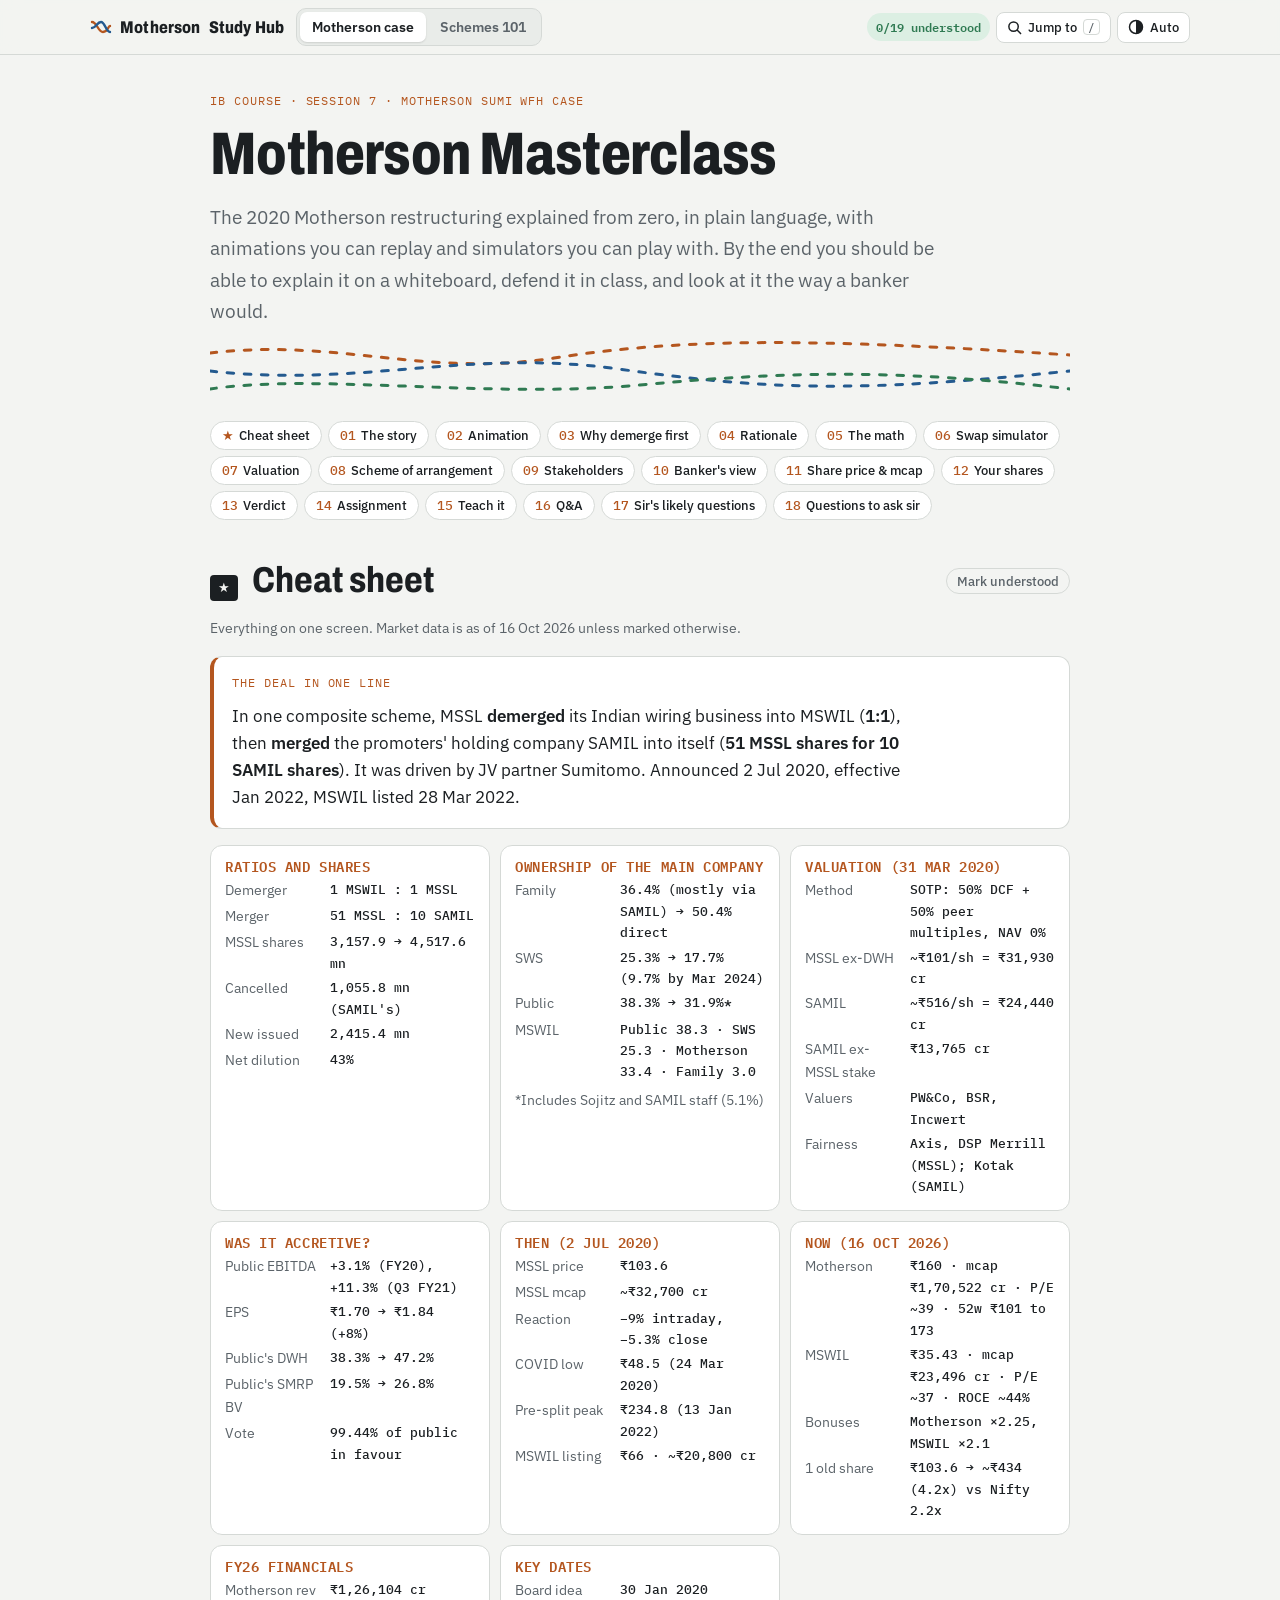
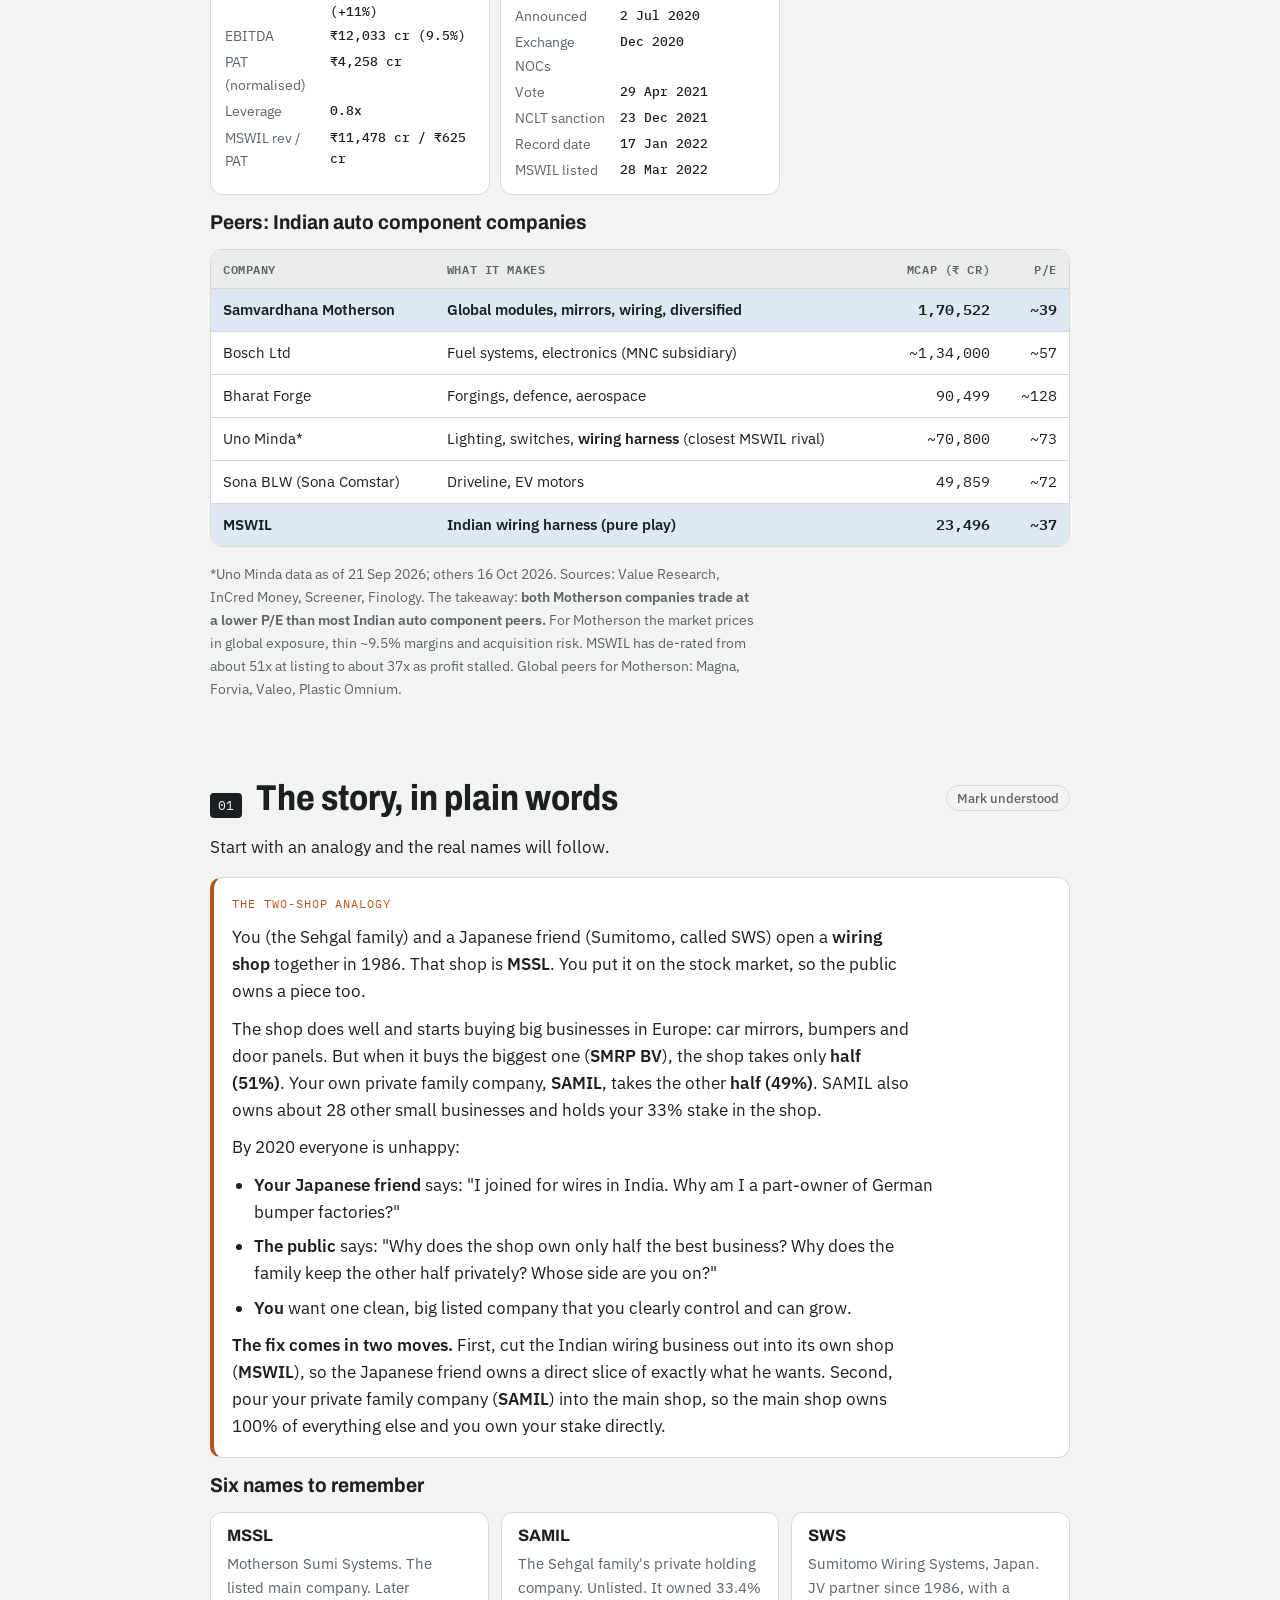
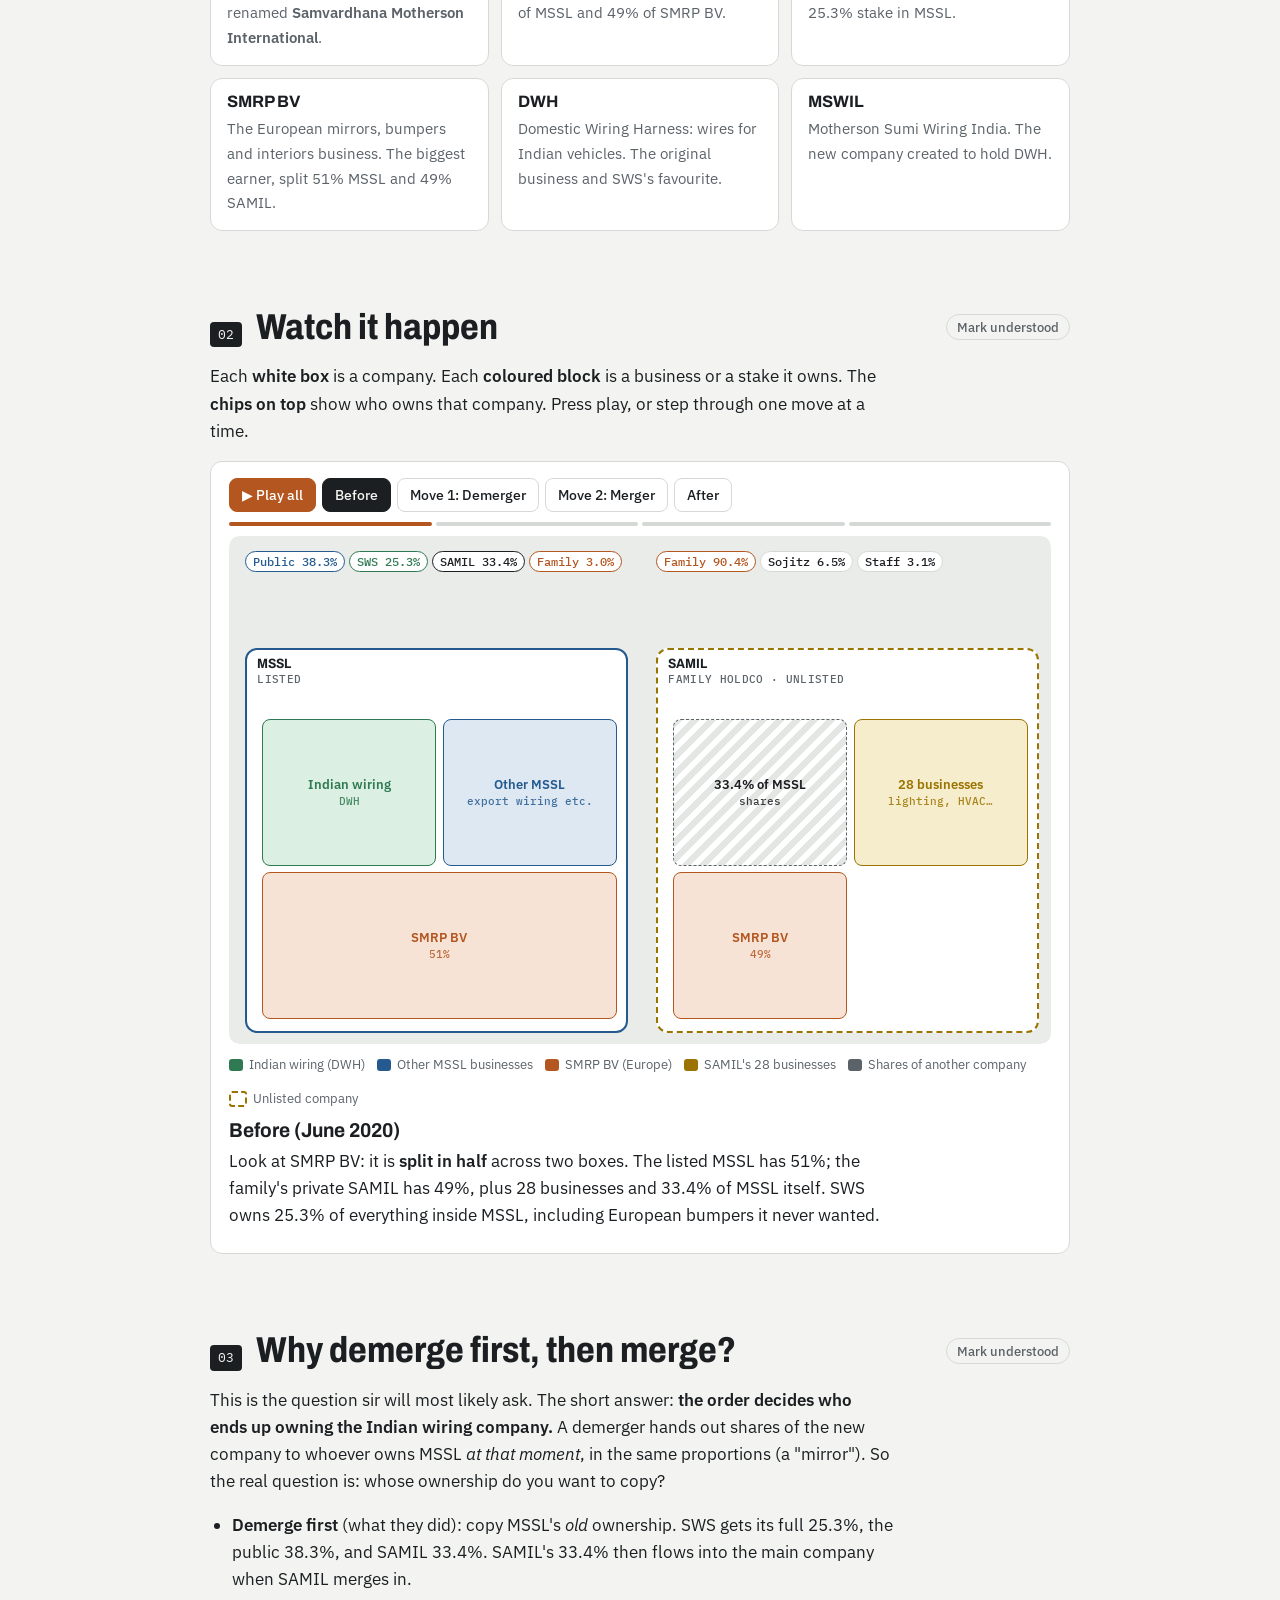
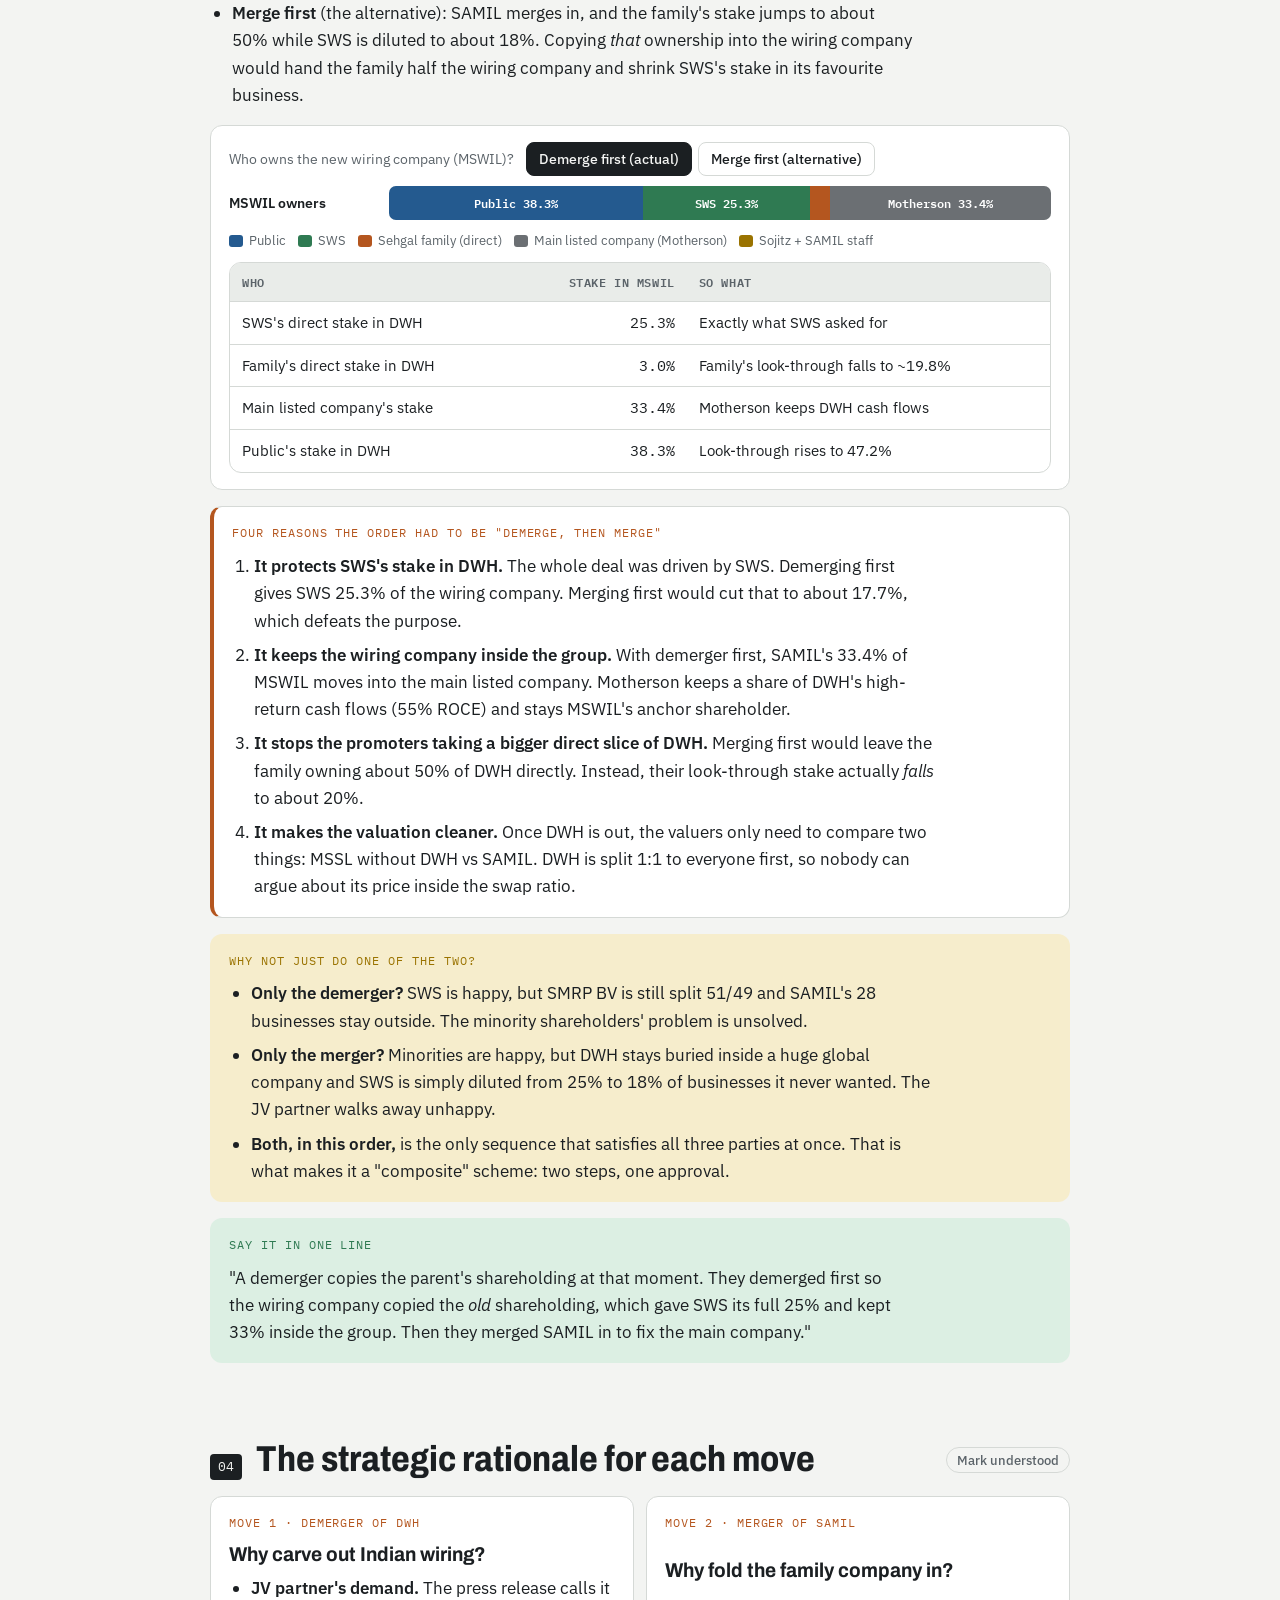
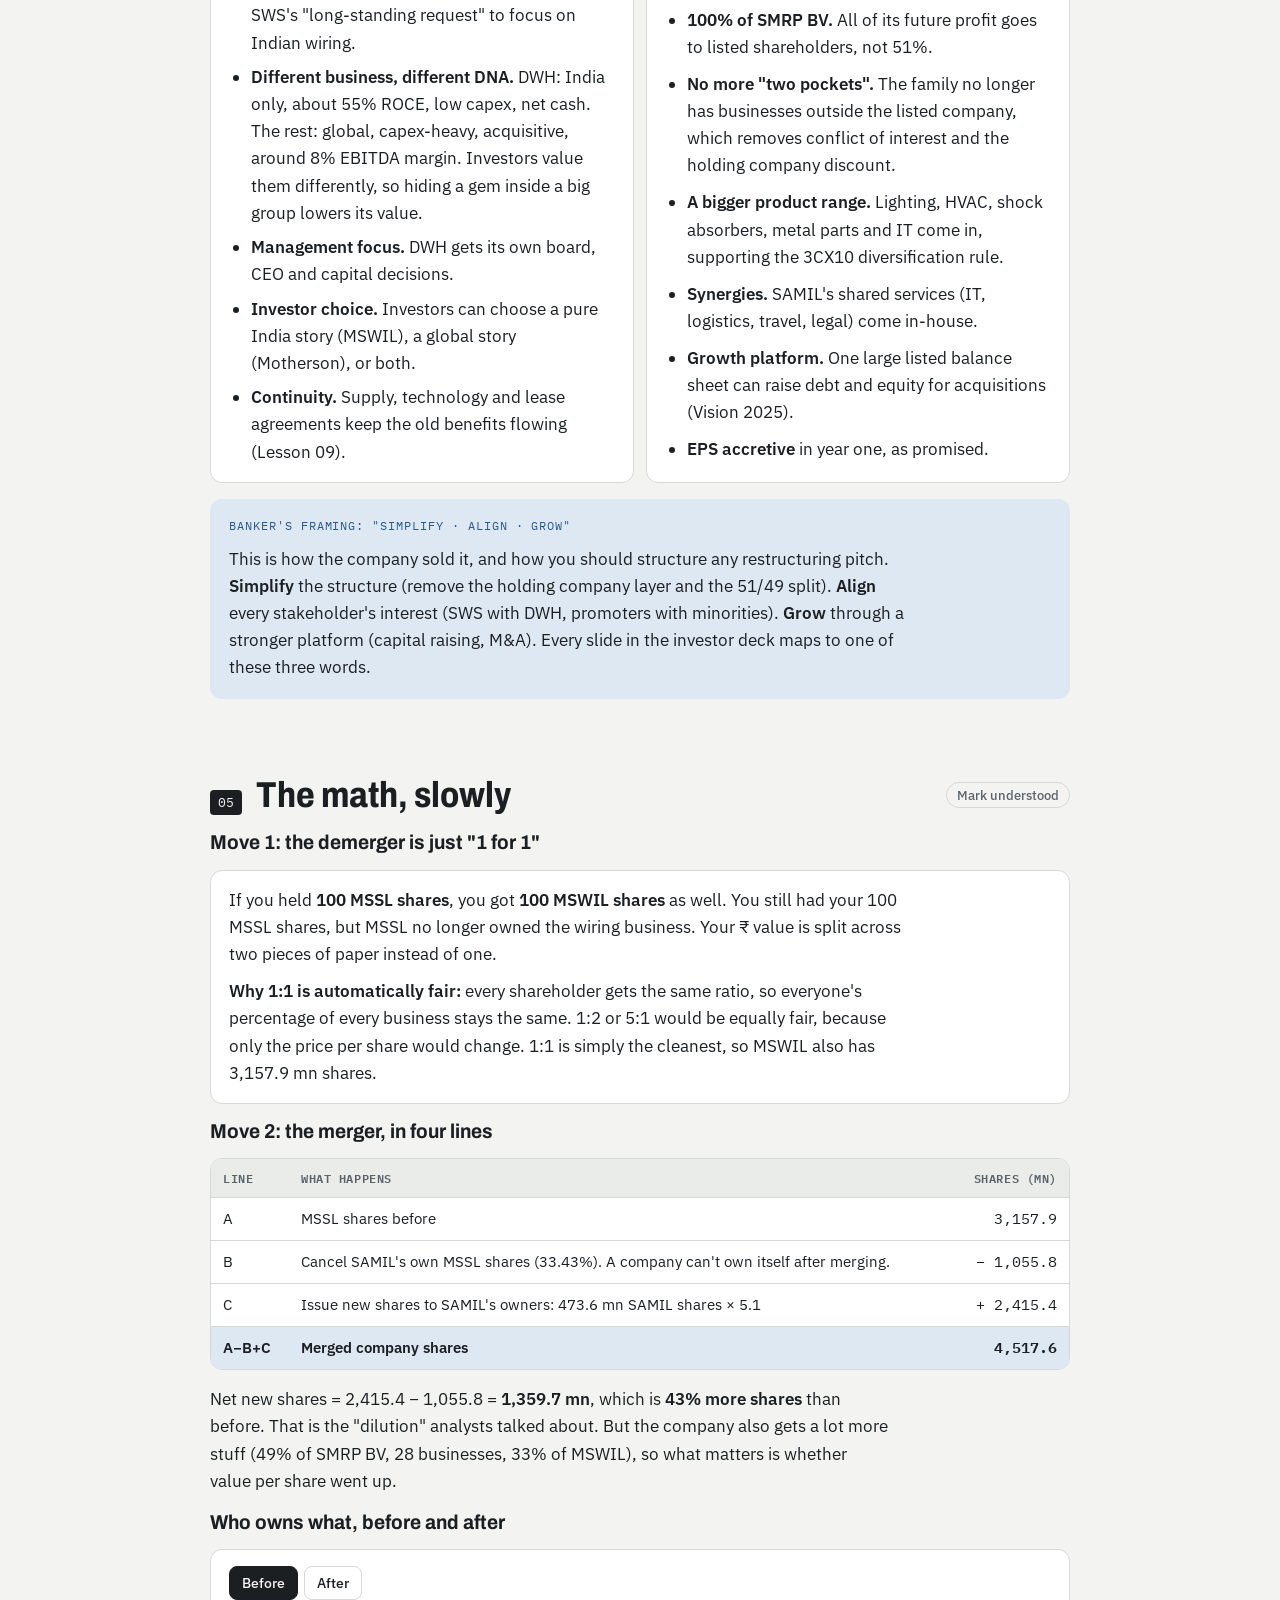
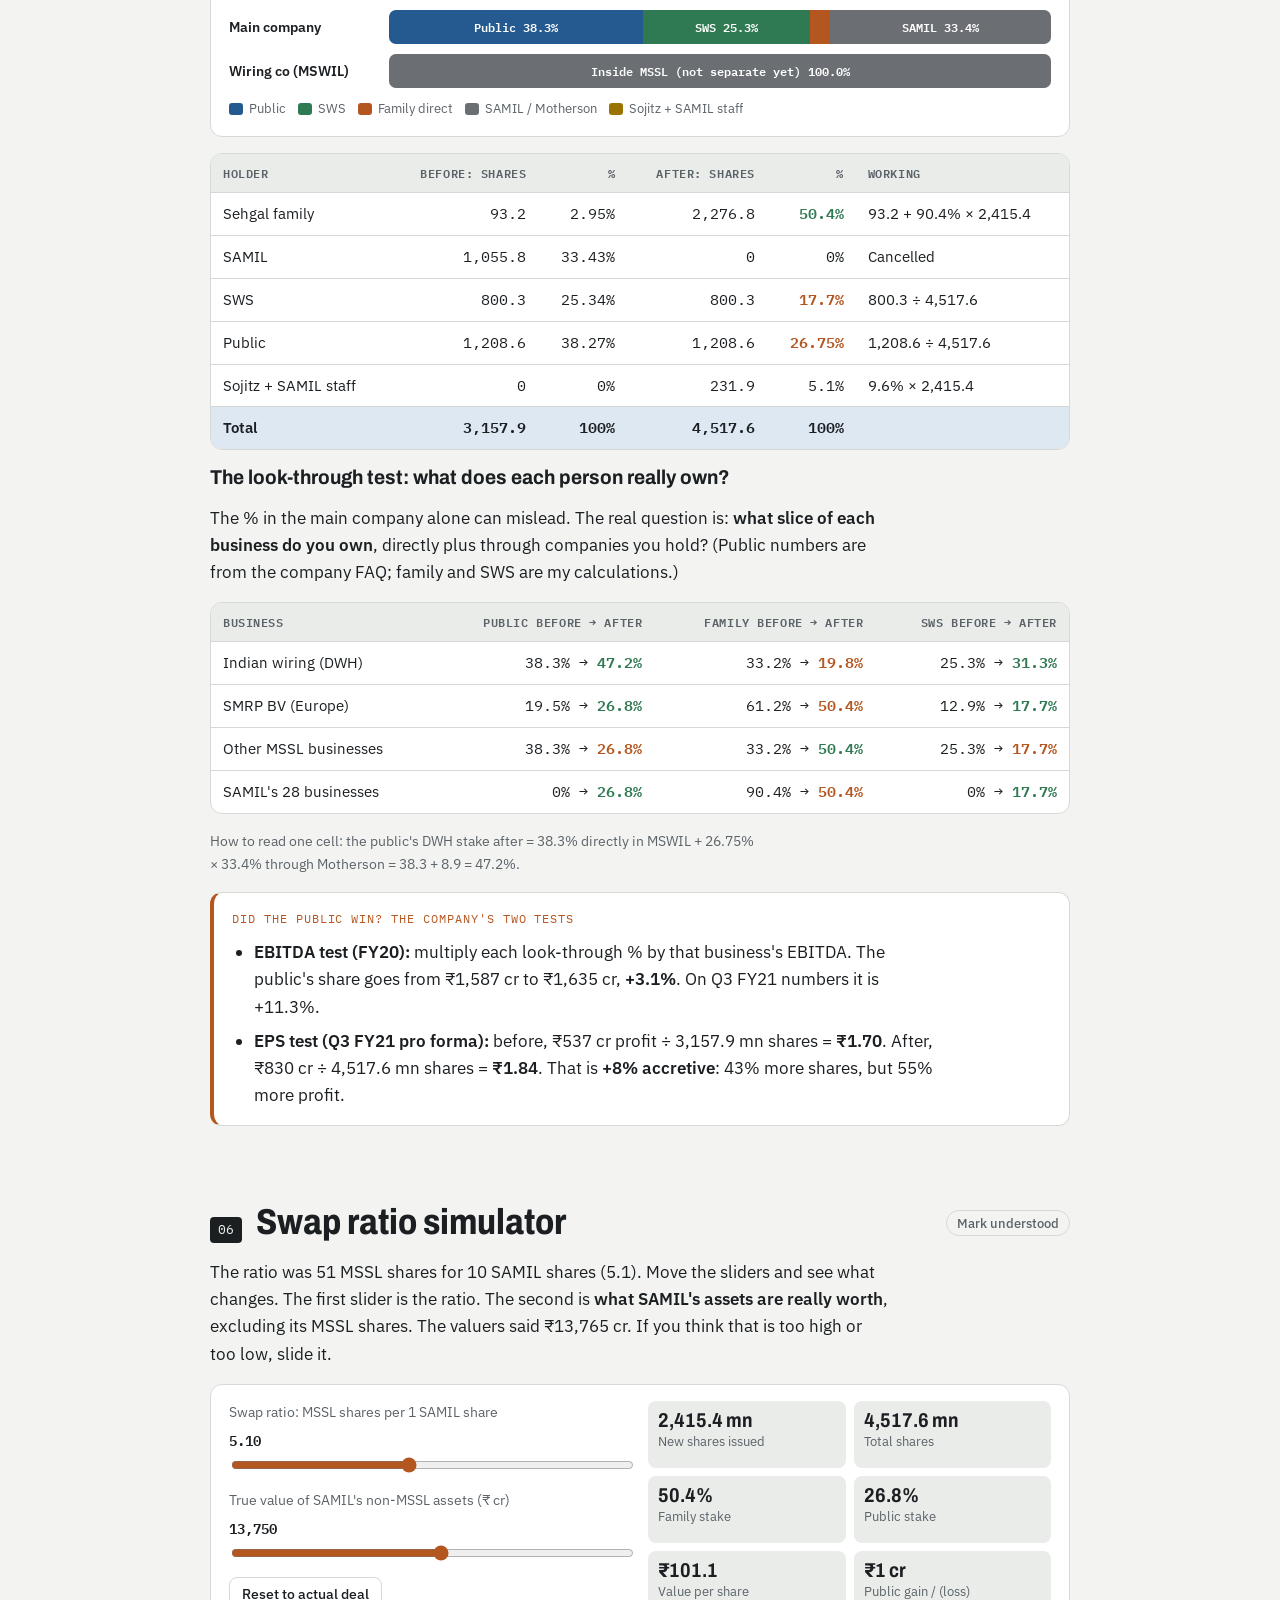
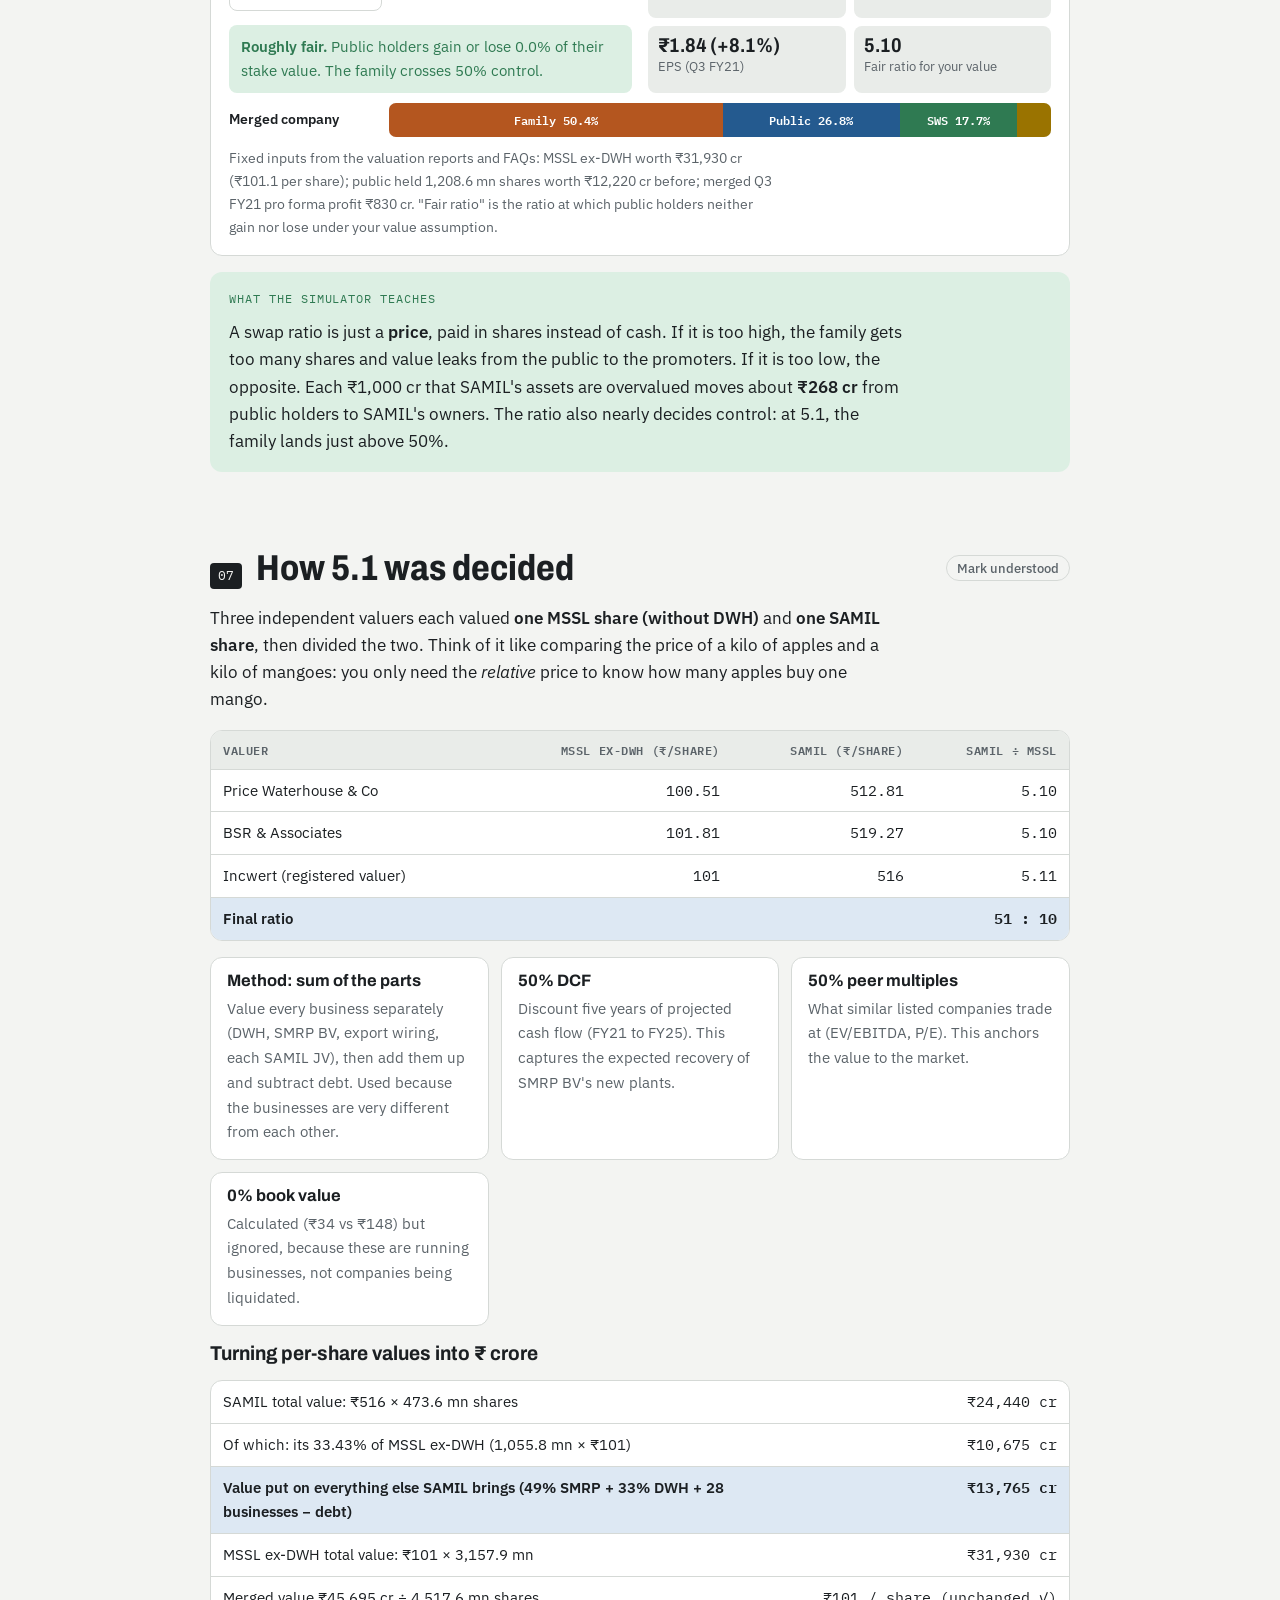
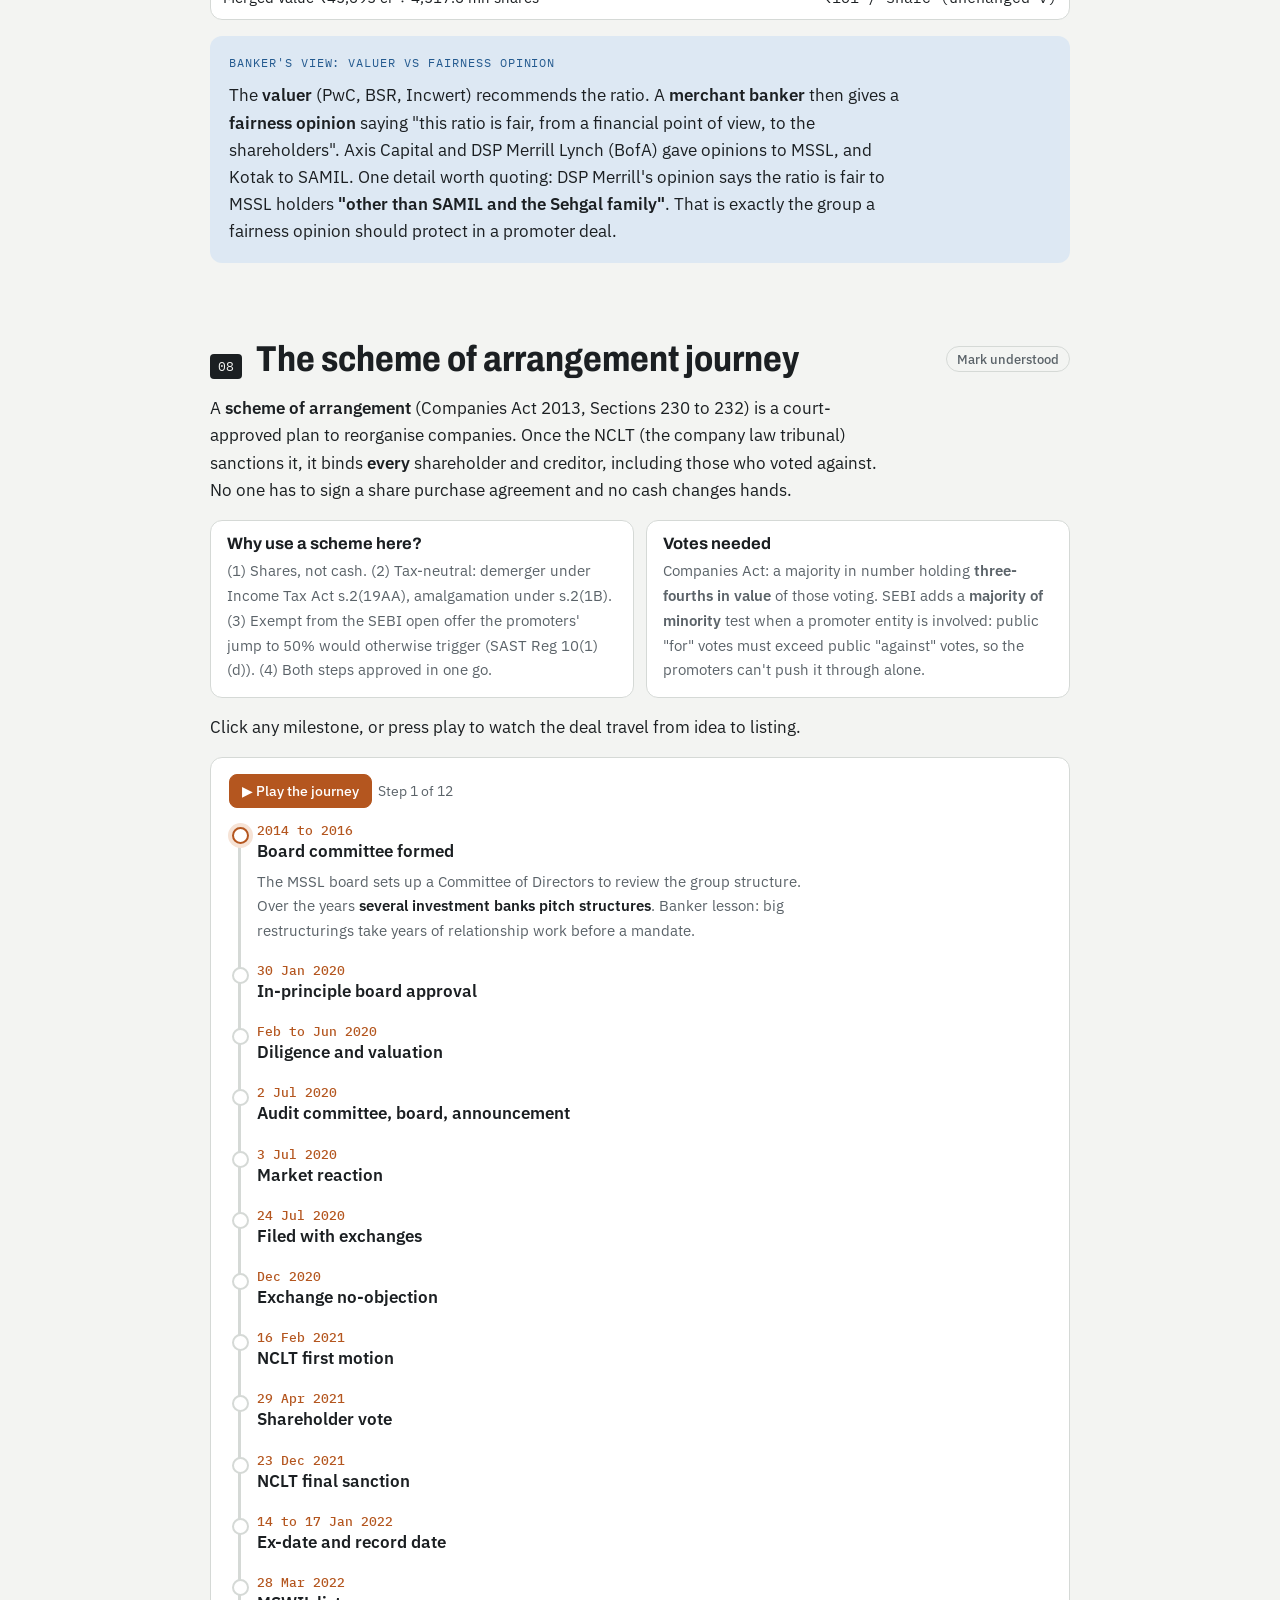
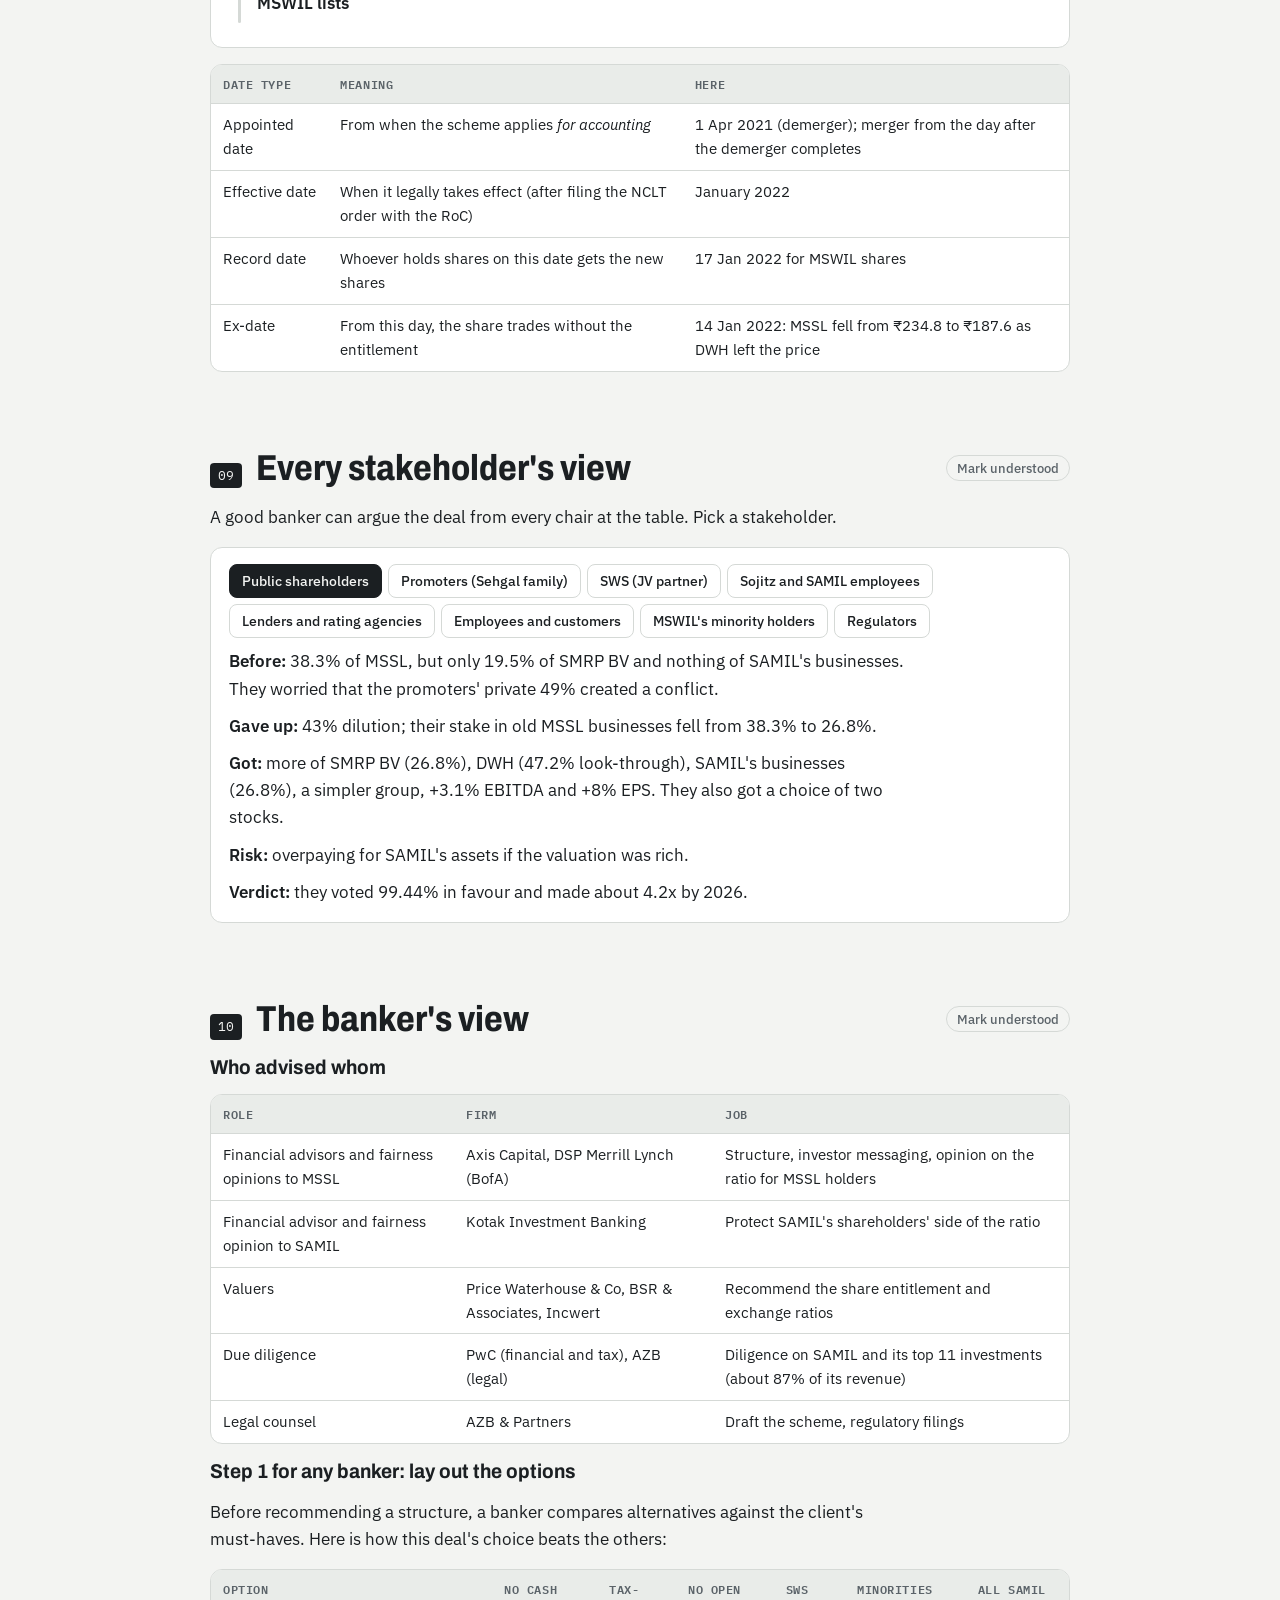
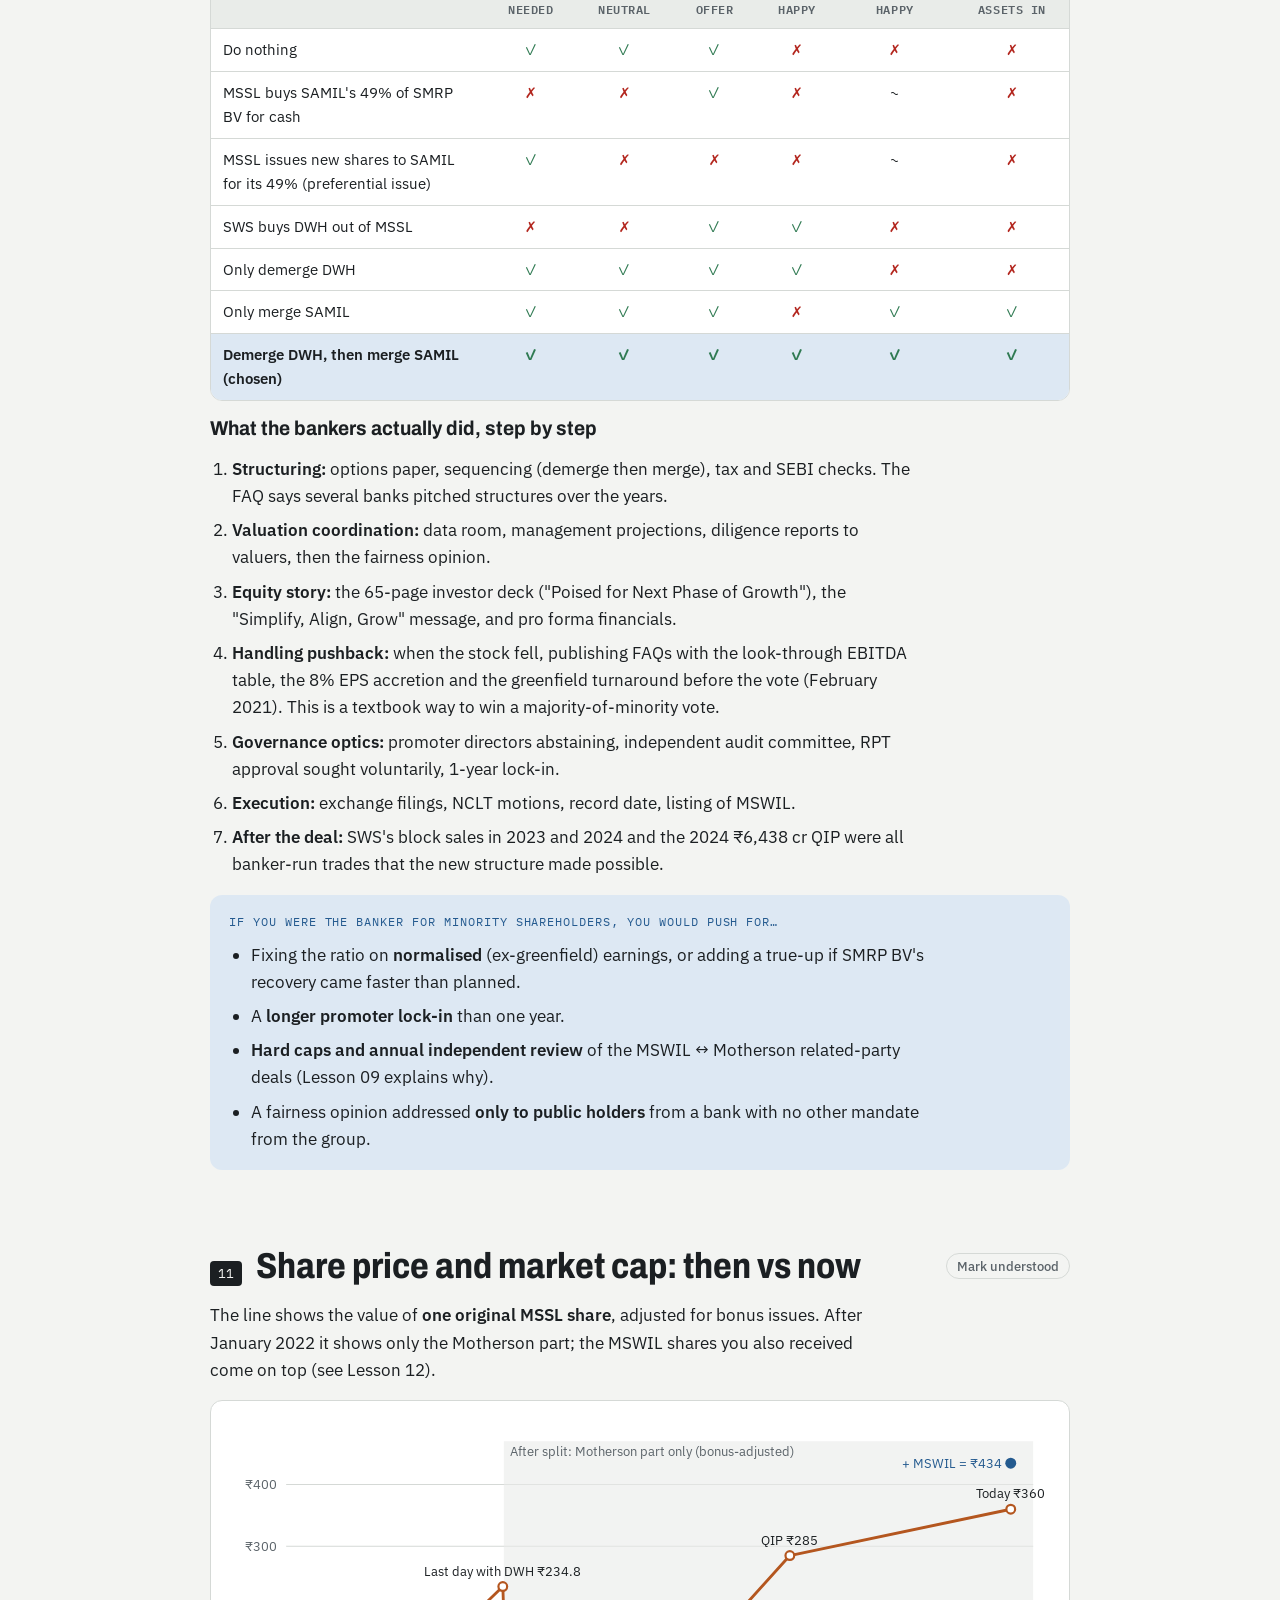
==== commit fbacef69: "Add files via upload" ====
--- a/index.html
+++ b/index.html
@@ -2,7 +2,7 @@
 <html lang="en"><head><meta charset="utf-8"><meta name="viewport" content="width=device-width,initial-scale=1,viewport-fit=cover">
 <style>:root{color-scheme:light;padding-top:env(safe-area-inset-top,0px);padding-bottom:env(safe-area-inset-bottom,0px)}body{margin:0;font:14px system-ui,sans-serif}img{max-width:100%}[hidden]{display:none!important}</style>
 </head><body>
-<title>Motherson Masterclass</title>
+<title>Motherson Study Hub</title>
 <meta name="claude:viewport-fit-sides" content="cover">
 <link rel="preconnect" href="https://fonts.googleapis.com">
 <link rel="stylesheet" href="https://fonts.googleapis.com/css2?family=Archivo:wdth,wght@62..125,500..800&family=IBM+Plex+Sans:ital,wght@0,400;0,500;0,600;1,400&family=IBM+Plex+Mono:wght@400;500;600&display=swap">
@@ -186,14 +186,164 @@
 .why{font-size:14px;color:var(--muted)}
 ol.src{margin:0;padding-left:22px;display:grid;gap:6px;font-size:14px;color:var(--muted)}
 ol.src a{word-break:break-word}
+/* ===== Hub shell: app bar, tabs, theme, progress, palette ===== */
+:root{--bar:rgba(243,244,242,.86)}
+@media (prefers-color-scheme: dark){:root:not([data-theme="light"]){--bar:rgba(20,23,26,.86)}}
+:root[data-theme="dark"]{--bar:rgba(20,23,26,.86)}
+:root[data-theme="light"]{color-scheme:light}
+body::before{content:"";position:fixed;inset:0 0 auto;height:env(safe-area-inset-top,0px);z-index:60;background:var(--bg)}
+.appbar{position:sticky;top:env(safe-area-inset-top,0px);z-index:50;background:var(--bar);backdrop-filter:saturate(1.4) blur(10px);-webkit-backdrop-filter:saturate(1.4) blur(10px);border-bottom:1px solid var(--line)}
+.appbar .in{max-width:1100px;margin:0 auto;padding-left:max(16px,env(safe-area-inset-left,0px));padding-right:max(16px,env(safe-area-inset-right,0px));padding-block:8px;display:flex;align-items:center;gap:12px;flex-wrap:wrap}
+.brand{display:flex;align-items:center;gap:8px;font:800 17px var(--f-display);font-stretch:82%;letter-spacing:.01em;white-space:nowrap}
+.brand svg{flex:none}
+.segtabs{display:inline-flex;background:var(--soft);border:1px solid var(--line);border-radius:10px;padding:3px;gap:2px}
+.segtabs button{font:600 13.5px var(--f-body);color:var(--muted);background:transparent;border:0;border-radius:7px;padding:6px 12px;cursor:pointer;white-space:nowrap}
+.segtabs button[aria-selected="true"]{background:var(--panel);color:var(--ink);box-shadow:0 1px 2px rgba(0,0,0,.12)}
+.bar-right{margin-left:auto;display:flex;gap:6px;align-items:center}
+.iconbtn{display:inline-flex;align-items:center;gap:6px;font:500 13px var(--f-body);color:var(--ink);background:var(--panel);border:1px solid var(--line);border-radius:8px;padding:6px 10px;cursor:pointer;white-space:nowrap}
+.iconbtn:hover{border-color:var(--copper)}
+.iconbtn kbd{font:500 11px var(--f-mono);color:var(--muted);border:1px solid var(--line);border-radius:4px;padding:0 4px}
+.donechip{font:600 12px var(--f-mono);color:var(--green);background:var(--green-soft);border-radius:999px;padding:4px 9px;white-space:nowrap}
+.readbar{position:absolute;left:0;bottom:-1px;height:2px;background:var(--copper);width:0;transition:width .1s linear}
+@media (max-width:640px){.brand span.full{display:none}.iconbtn .lbl{display:none}.bar-right kbd{display:none}.bar-right{order:2}.segtabs{order:3;width:100%}.segtabs button{flex:1}.appbar .in{row-gap:6px}}
+[data-view] section[id]{scroll-margin-top:80px}
+@media (max-width:640px){[data-view] section[id]{scroll-margin-top:110px}}
+[data-view][hidden]{display:none!important}
+.view-enter{animation:viewIn .45s ease both}
+@keyframes viewIn{from{opacity:0;transform:translateY(8px)}to{opacity:1;transform:none}}
+
+/* hero wires */
+.herowires{display:block;width:100%;height:70px;margin-top:6px}
+.herowires path{fill:none;stroke-width:3;stroke-linecap:round;stroke-dasharray:6 10;animation:flow 6s linear infinite}
+@keyframes flow{to{stroke-dashoffset:-160}}
+
+/* done button */
+.lesson{flex-wrap:wrap}
+.donebtn{margin-left:auto;font:500 12.5px var(--f-body);color:var(--muted);background:transparent;border:1px solid var(--line);border-radius:999px;padding:4px 10px;cursor:pointer;align-self:center}
+.donebtn[aria-pressed="true"]{color:var(--green);border-color:var(--green);background:var(--green-soft)}
+
+/* palette */
+.pal{position:fixed;inset:0;z-index:80;background:rgba(0,0,0,.35);display:flex;align-items:flex-start;justify-content:center;padding:max(60px,env(safe-area-inset-top,0px)) 16px 16px}
+.pal[hidden]{display:none!important}
+.palbox{width:min(560px,100%);background:var(--panel);border:1px solid var(--line);border-radius:14px;box-shadow:0 18px 50px rgba(0,0,0,.25);overflow:hidden}
+.palbox input{width:100%;border:0;border-bottom:1px solid var(--line);padding:14px 16px;font:500 16px var(--f-body);background:var(--panel);color:var(--ink);outline:none}
+.pallist{max-height:55vh;overflow:auto;padding:6px}
+.pallist button{display:flex;gap:10px;width:100%;text-align:left;background:transparent;border:0;border-radius:8px;padding:9px 10px;font:500 14.5px var(--f-body);color:var(--ink);cursor:pointer}
+.pallist button .t{font:600 11px var(--f-mono);color:var(--copper);min-width:72px;padding-top:2px}
+.pallist button.on,.pallist button:hover{background:var(--soft)}
+.palhint{font-size:12px;color:var(--muted);padding:8px 14px;border-top:1px solid var(--line)}
+.toast{position:fixed;left:50%;bottom:calc(20px + env(safe-area-inset-bottom,0px));transform:translateX(-50%);background:var(--ink);color:var(--bg);font:500 13.5px var(--f-body);padding:9px 14px;border-radius:10px;z-index:90;opacity:0;transition:opacity .25s;pointer-events:none;max-width:calc(100% - 32px)}
+.toast.show{opacity:1}
+.totop{position:fixed;right:calc(16px + env(safe-area-inset-right,0px));bottom:calc(16px + env(safe-area-inset-bottom,0px));z-index:40;width:42px;height:42px;border-radius:50%;border:1px solid var(--line);background:var(--panel);color:var(--ink);font-size:18px;cursor:pointer;opacity:0;pointer-events:none;transition:opacity .3s}
+.totop.show{opacity:1;pointer-events:auto}
+
+/* ===== Scheme tab components ===== */
+.types{display:grid;grid-template-columns:repeat(auto-fit,minmax(230px,1fr));gap:12px}
+.tcard{background:var(--panel);border:1px solid var(--line);border-radius:12px;padding:12px 14px;display:grid;gap:6px}
+.tcard svg{width:100%;height:80px;background:var(--soft);border-radius:8px}
+.tcard p{font-size:14.5px;color:var(--muted)}
+.tcard circle,.tcard rect{transform-box:fill-box;transform-origin:center}
+.a-ml{fill:var(--blue-soft);stroke:var(--blue);stroke-width:2;animation:ml 3.2s ease-in-out infinite alternate}
+.a-mr{fill:var(--copper-soft);stroke:var(--copper);stroke-width:2;animation:mr 3.2s ease-in-out infinite alternate}
+@keyframes ml{to{transform:translateX(30px) scale(1.15)}} @keyframes mr{to{transform:translateX(-30px) scale(1.15);opacity:.6}}
+.a-dl{fill:var(--blue-soft);stroke:var(--blue);stroke-width:2;animation:dl 3.2s ease-in-out infinite alternate}
+.a-dr{fill:var(--green-soft);stroke:var(--green);stroke-width:2;animation:dr 3.2s ease-in-out infinite alternate}
+@keyframes dl{to{transform:translateX(-32px)}} @keyframes dr{to{transform:translateX(32px) scale(.7)}}
+.a-big{fill:var(--blue-soft);stroke:var(--blue);stroke-width:2}
+.a-hold{fill:var(--yellow-soft);stroke:var(--yellow);stroke-width:2;stroke-dasharray:4 3;animation:hold 3.2s ease-in-out infinite alternate}
+@keyframes hold{to{transform:translateY(38px) scale(.8);opacity:.2}}
+.a-shell{fill:var(--blue-soft);stroke:var(--blue);stroke-width:2;animation:shell 3.2s ease-in-out infinite alternate}
+.a-op{fill:var(--copper-soft);stroke:var(--copper);stroke-width:2;animation:op 3.2s ease-in-out infinite alternate}
+@keyframes shell{to{transform:scale(1.5) translateX(14px)}} @keyframes op{to{transform:translateX(-58px) scale(.4);opacity:.2}}
+.a-cap-bg{fill:var(--line)}
+.a-cap{fill:var(--blue);transform-origin:left;transform-box:fill-box;animation:cap 3.2s ease-in-out infinite alternate}
+.a-debt{fill:var(--red);transform-origin:left;transform-box:fill-box;animation:cap 3.2s ease-in-out infinite alternate}
+@keyframes cap{to{transform:scaleX(.55)}}
+
+.rf{display:grid;gap:12px}
+.rfq{display:grid;gap:6px}
+.rfq .qt{font-weight:600;font-size:15px}
+.rfq .opts{display:flex;gap:6px;flex-wrap:wrap}
+
+.gantt{display:grid;gap:6px;position:relative;overflow-x:auto}
+.grow{display:grid;grid-template-columns:200px minmax(420px,1fr);gap:10px;align-items:center;cursor:pointer}
+.grow .gl{font-size:13.5px;font-weight:600}
+.grow .gt{position:relative;height:22px;background:var(--soft);border-radius:6px}
+.grow .gb{position:absolute;top:0;height:100%;border-radius:6px;background:var(--copper);width:0;transition:width 1s cubic-bezier(.6,.05,.3,1)}
+.grow.sel .gb{background:var(--blue)}
+.gaxis{display:grid;grid-template-columns:200px minmax(420px,1fr);gap:10px;font:500 11.5px var(--f-mono);color:var(--muted)}
+.gaxis .ticks{position:relative;height:16px}
+.gaxis .ticks span{position:absolute;transform:translateX(-50%)}
+.gm{position:absolute;top:-4px;width:12px;height:30px;transform:translateX(-50%);opacity:0;transition:opacity .4s}
+.gm::after{content:"";position:absolute;left:5px;top:0;bottom:0;width:2px;background:var(--green)}
+.gm i{position:absolute;left:50%;top:-2px;transform:translateX(-50%);width:10px;height:10px;border-radius:50%;background:var(--green)}
+.gantt.ov .gm{opacity:1}
+.gdetail{font-size:15px;border-top:1px dashed var(--line);padding-top:10px;min-height:60px}
+
+.vcalc{display:grid;grid-template-columns:repeat(auto-fit,minmax(220px,1fr));gap:10px}
+.vcalc input{width:100%}
+.checks{display:grid;gap:8px}
+.chk{display:flex;gap:10px;align-items:center;padding:10px 12px;border-radius:8px;font-size:15px}
+.chk.pass{background:var(--green-soft);color:var(--green)} .chk.fail{background:var(--red-soft);color:var(--red)}
+.chk b{font-family:var(--f-mono)}
+
+.dates{position:relative;height:150px;background:var(--panel);border:1px solid var(--line);border-radius:12px;overflow-x:auto}
+.dline{position:absolute;left:5%;right:5%;top:76px;height:3px;background:var(--line);border-radius:2px}
+.dm{position:absolute;top:66px;transform:translateX(-50%);display:flex;flex-direction:column;align-items:center;gap:4px;cursor:default;width:150px;text-align:center}
+.dm i{width:22px;height:22px;border-radius:50%;background:var(--panel);border:3px solid var(--copper)}
+.dm b{font-size:13px} .dm span{font-size:12px;color:var(--muted)}
+.dm .tip{position:absolute;top:-58px;width:200px;background:var(--ink);color:var(--bg);font-size:12.5px;padding:6px 8px;border-radius:8px;opacity:0;transition:opacity .2s;pointer-events:none}
+.dm:hover .tip,.dm:focus .tip{opacity:1}
+
+.gallery{display:grid;grid-template-columns:repeat(auto-fit,minmax(230px,1fr));gap:12px}
+.gcard{background:var(--panel);border:1px solid var(--line);border-radius:12px;padding:14px;display:grid;gap:8px;align-content:start;transition:transform .2s,border-color .2s}
+.gcard:hover{transform:translateY(-2px);border-color:var(--copper)}
+.gcard p{font-size:14.5px;color:var(--muted)}
+.gcard dl{display:grid;grid-template-columns:auto 1fr;gap:2px 10px;margin:0;font-size:13.5px}
+.gcard dt{color:var(--muted)} .gcard dd{margin:0;font-family:var(--f-mono)}
+.tag{align-self:flex-start;font:600 11px var(--f-mono);letter-spacing:.05em;text-transform:uppercase;padding:2px 8px;border-radius:999px}
+.t-blue{background:var(--blue-soft);color:var(--blue)} .t-green{background:var(--green-soft);color:var(--green)} .t-copper{background:var(--copper-soft);color:var(--copper)}
+
+.checklist{display:grid;gap:4px}
+.checklist label{display:flex;gap:10px;align-items:flex-start;padding:6px 8px;border-radius:8px;cursor:pointer;font-size:15px}
+.checklist label:hover{background:var(--soft)}
+.checklist input{margin-top:5px;accent-color:var(--green);width:16px;height:16px;flex:none}
+.checklist .ph{font:600 11px var(--f-mono);color:var(--copper);letter-spacing:.06em;text-transform:uppercase;margin-top:10px}
+
+.flash{display:grid;grid-template-columns:repeat(auto-fit,minmax(200px,1fr));gap:12px}
+.fc{perspective:900px;height:150px;cursor:pointer;background:transparent;border:0;padding:0;font:inherit;color:inherit;text-align:center}
+.fci{position:relative;width:100%;height:100%;transition:transform .6s;transform-style:preserve-3d}
+.fc.flip .fci{transform:rotateY(180deg)}
+.fcf,.fcb{position:absolute;inset:0;backface-visibility:hidden;-webkit-backface-visibility:hidden;border-radius:12px;display:flex;align-items:center;justify-content:center;padding:12px}
+.fcf{background:var(--panel);border:1px solid var(--line);font:700 18px var(--f-display);font-stretch:88%}
+.fcb{background:var(--blue-soft);color:var(--ink);transform:rotateY(180deg);font-size:14px;line-height:1.45}
+
+.qq{display:grid;gap:8px;padding:10px 0;border-bottom:1px solid var(--line)}
+.qq:last-child{border-bottom:0}
+.qq .qt{font-weight:600}
+.qq .opts{display:grid;gap:6px}
+.qq .opts button{text-align:left;font:500 14.5px var(--f-body);color:var(--ink);background:var(--panel);border:1px solid var(--line);border-radius:8px;padding:8px 10px;cursor:pointer}
+.qq .opts button.right{background:var(--green-soft);border-color:var(--green);color:var(--green)}
+.qq .opts button.wrong{background:var(--red-soft);border-color:var(--red);color:var(--red)}
+.qq .ex{font-size:14px;color:var(--muted)}
+.srcs{margin-top:60px}
+
 </style>
 
+<div class="appbar"><div class="in">
+  <div class="brand"><svg width="22" height="22" viewBox="0 0 22 22" aria-hidden="true"><path d="M2 6c5 0 6 10 11 10s5-6 7-6" fill="none" stroke="var(--copper)" stroke-width="2.4" stroke-linecap="round"/><path d="M2 12c4 0 5-6 9-6s5 10 9 10" fill="none" stroke="var(--blue)" stroke-width="2.4" stroke-linecap="round"/></svg><span>Motherson</span><span class="full">Study Hub</span></div>
+  <div class="segtabs" role="tablist" aria-label="Sections"><button role="tab" data-tab="case" aria-selected="true">Motherson case</button><button role="tab" data-tab="scheme" aria-selected="false">Schemes 101</button></div>
+  <div class="bar-right"><span class="donechip" id="doneChip"></span>
+    <button class="iconbtn" type="button" onclick="openPal()" aria-label="Jump to a lesson"><svg width="15" height="15" viewBox="0 0 16 16" aria-hidden="true"><circle cx="7" cy="7" r="5" fill="none" stroke="currentColor" stroke-width="1.6"/><path d="M11 11l3.5 3.5" stroke="currentColor" stroke-width="1.6" stroke-linecap="round"/></svg><span class="lbl">Jump to</span><kbd>/</kbd></button>
+    <button class="iconbtn" type="button" id="themeBtn" onclick="cycleTheme()"></button></div>
+</div><div class="readbar" id="readbar"></div></div>
+<div data-view="case">
 <div class="wrap">
 <header>
   <div class="eyebrow">IB Course · Session 7 · Motherson Sumi WFH case</div>
   <h1 style="margin-top:10px">Motherson Masterclass</h1>
   <p class="lede">The 2020 Motherson restructuring explained from zero, in plain language, with animations you can replay and simulators you can play with. By the end you should be able to explain it on a whiteboard, defend it in class, and look at it the way a banker would.</p>
-  <div class="wire" aria-hidden="true"></div>
+  <svg class="herowires" viewBox="0 0 800 70" preserveAspectRatio="none" aria-hidden="true"><path d="M0 20 C120 5 200 45 320 25 S560 5 800 22" style="stroke:var(--copper)"/><path d="M0 38 C140 55 240 15 380 36 S600 60 800 38" style="stroke:var(--blue)"/><path d="M0 56 C100 40 260 66 400 52 S640 36 800 56" style="stroke:var(--green)"/></svg>
   <nav class="jump" aria-label="Lessons">
     <a href="#cheat"><span>★</span>Cheat sheet</a>
     <a href="#l1"><span>01</span>The story</a><a href="#l2"><span>02</span>Animation</a><a href="#l3"><span>03</span>Why demerge first</a>
@@ -724,6 +874,203 @@
 </section>
 </div>
 
+</div>
+<div data-view="scheme" hidden>
+<div class="wrap">
+<header class="hero2">
+  <div class="eyebrow">Companion guide · Indian corporate restructuring</div>
+  <h1 style="margin-top:10px">Schemes of Arrangement 101</h1>
+  <p class="lede">The legal machine behind Motherson's deal, explained on its own. What a scheme is, when bankers use one, how it moves through SEBI and the NCLT, the vote maths, tax and accounting, and four real Indian deals to compare.</p>
+  <svg class="herowires" viewBox="0 0 800 70" preserveAspectRatio="none" aria-hidden="true"><path d="M0 20 C120 5 200 45 320 25 S560 5 800 22" style="stroke:var(--copper)"/><path d="M0 38 C140 55 240 15 380 36 S600 60 800 38" style="stroke:var(--blue)"/><path d="M0 56 C100 40 260 66 400 52 S640 36 800 56" style="stroke:var(--green)"/></svg>
+  <nav class="jump" aria-label="Scheme lessons">
+    <a href="#s1"><span>01</span>What it is</a><a href="#s2"><span>02</span>Types</a><a href="#s3"><span>03</span>Which route?</a>
+    <a href="#s4"><span>04</span>The process</a><a href="#s5"><span>05</span>Votes</a><a href="#s6"><span>06</span>SEBI layer</a>
+    <a href="#s7"><span>07</span>Tax &amp; accounting</a><a href="#s8"><span>08</span>Dates</a><a href="#s9"><span>09</span>Swap ratio</a>
+    <a href="#s10"><span>10</span>Real deals</a><a href="#s11"><span>11</span>Banker checklist</a><a href="#s12"><span>12</span>Flashcards</a><a href="#s13"><span>13</span>Self-test</a>
+  </nav>
+</header>
+
+<section id="s1">
+  <div class="lesson"><span class="n">01</span><h2>What a scheme of arrangement is</h2></div>
+  <p>A <b>scheme of arrangement</b> is a plan to reorganise one or more companies that the company proposes, its shareholders and creditors vote on, and a tribunal (the <b>NCLT</b>) then sanctions. Once sanctioned, it binds <b>everyone</b> in the classes that voted, including people who voted against or didn't vote.</p>
+  <div class="box key"><span class="eyebrow">Plain-English analogy</span>
+    <p>Think of a housing society that wants to merge with the society next door. You can't get 500 people to each sign a separate contract. So the committee drafts one plan, every member votes, a court checks it is fair, and then the plan applies to all 500 people at once. That is a scheme.</p></div>
+  <div class="tbl"><table>
+    <thead><tr><th>Section (Companies Act, 2013)</th><th>What it covers</th></tr></thead>
+    <tbody>
+      <tr><td><b>s.230</b></td><td>Compromise or arrangement with members or creditors. The umbrella power, covering meetings, notices to regulators, and who may object.</td></tr>
+      <tr><td><b>s.231</b></td><td>The NCLT's power to enforce and supervise the scheme after sanction.</td></tr>
+      <tr><td><b>s.232</b></td><td>Mergers, amalgamations and demergers specifically: what the scheme must contain and the sanction order.</td></tr>
+      <tr><td><b>s.233</b></td><td>Fast-track merger for small companies, a holding company with its wholly owned subsidiary, and startups. Approved by the Regional Director, with no NCLT hearing.</td></tr>
+      <tr><td><b>s.234</b></td><td>Cross-border mergers (with RBI rules).</td></tr>
+      <tr><td><b>s.66</b></td><td>Reduction of share capital, often bundled into schemes.</td></tr>
+    </tbody>
+  </table></div>
+  <div class="grid2">
+    <div class="card"><h4>Why bankers love schemes</h4><p>Consideration can be paid in shares, so no cash is needed. It is tax-neutral if the conditions are met. It binds every holder, so there are no hold-outs. It is generally exempt from the takeover open offer. And several steps can go into one composite scheme.</p></div>
+    <div class="card"><h4>Why they are hard</h4><p>They are slow (9 to 18 months), go through many regulators, and every step is public. Valuation is open to challenge, and in promoter-linked deals the public's vote can block them.</p></div>
+  </div>
+</section>
+
+<section id="s2">
+  <div class="lesson"><span class="n">02</span><h2>The main types, animated</h2></div>
+  <div class="types">
+    <div class="tcard"><svg viewBox="0 0 160 80" aria-hidden="true"><circle class="a-ml" cx="50" cy="40" r="18"/><circle class="a-mr" cx="110" cy="40" r="18"/></svg><h4>Merger / amalgamation</h4><p>Two companies become one. Shareholders of the company that disappears get shares of the survivor at a swap ratio. <i>Example: HDFC Ltd into HDFC Bank.</i></p></div>
+    <div class="tcard"><svg viewBox="0 0 160 80" aria-hidden="true"><circle class="a-dl" cx="80" cy="40" r="18"/><circle class="a-dr" cx="80" cy="40" r="18"/></svg><h4>Demerger</h4><p>A business undertaking moves into a new or existing company, and the parent's shareholders get its shares. Usually mirror ownership. <i>Example: Jio Financial, ITC Hotels, MSWIL.</i></p></div>
+    <div class="tcard"><svg viewBox="0 0 160 80" aria-hidden="true"><rect class="a-big" x="40" y="40" width="80" height="32" rx="6"/><rect class="a-hold" x="60" y="6" width="40" height="22" rx="5"/></svg><h4>Promoter holdco merger</h4><p>The promoter's holding company merges into the listed company it owns. Its stake is cancelled and new shares go to the promoters directly. <i>Example: SAMIL into MSSL.</i></p></div>
+    <div class="tcard"><svg viewBox="0 0 160 80" aria-hidden="true"><rect class="a-shell" x="20" y="22" width="40" height="36" rx="6"/><rect class="a-op" x="96" y="14" width="52" height="52" rx="6"/></svg><h4>Reverse merger</h4><p>A larger (often unlisted) operating company merges into a smaller listed one to get a listing. SEBI scrutinises these closely.</p></div>
+    <div class="tcard"><svg viewBox="0 0 160 80" aria-hidden="true"><rect x="20" y="30" width="120" height="20" rx="4" class="a-cap-bg"/><rect class="a-cap" x="20" y="30" width="120" height="20" rx="4"/></svg><h4>Capital reduction (s.66)</h4><p>Cancel or return share capital, for example to write off accumulated losses or to return surplus cash.</p></div>
+    <div class="tcard"><svg viewBox="0 0 160 80" aria-hidden="true"><rect x="20" y="30" width="120" height="20" rx="4" class="a-cap-bg"/><rect class="a-debt" x="20" y="30" width="120" height="20" rx="4"/></svg><h4>Creditor compromise</h4><p>Lenders agree to take less, or to convert debt into equity, under a court-approved plan (outside the IBC).</p></div>
+  </div>
+</section>
+
+<section id="s3">
+  <div class="lesson"><span class="n">03</span><h2>Which route? The banker's decision</h2></div>
+  <p>A scheme is one of several ways to move a business or a stake. Answer five questions and the route finder suggests the best one, the way a banker would in a structuring paper.</p>
+  <div class="box">
+    <div id="rf" class="rf"></div>
+    <div id="rfout" class="verdict good"></div>
+  </div>
+  <div class="tbl"><table>
+    <thead><tr><th>Route</th><th>Paid in</th><th>Who approves</th><th>Tax-neutral?</th><th>Open offer?</th><th>Typical time</th></tr></thead>
+    <tbody>
+      <tr><td><b>NCLT scheme</b> (s.230 to 232)</td><td>Shares (or cash)</td><td>Board, shareholders and creditors, SEBI/exchanges, NCLT</td><td class="ok">Yes, if conditions met</td><td class="ok">Generally exempt</td><td>9 to 18 months</td></tr>
+      <tr><td><b>Fast-track merger</b> (s.233)</td><td>Shares</td><td>90% of shares, 9/10 of creditors by value, Regional Director</td><td class="ok">Yes</td><td>n/a (mostly internal)</td><td>3 to 6 months</td></tr>
+      <tr><td><b>Share purchase</b> (SPA)</td><td>Cash</td><td>Buyer and seller; CCI if large</td><td class="no">No, the seller pays capital gains</td><td class="no">Yes if a threshold is crossed</td><td>2 to 6 months</td></tr>
+      <tr><td><b>Preferential allotment</b></td><td>Shares or cash</td><td>Shareholders (special resolution), exchanges</td><td class="no">No, for an asset swap</td><td class="no">Yes if a threshold is crossed</td><td>1 to 3 months</td></tr>
+      <tr><td><b>Slump sale</b></td><td>Cash (lump sum)</td><td>Board and shareholders</td><td class="no">No (taxed, with special rules)</td><td>n/a</td><td>2 to 4 months</td></tr>
+    </tbody>
+  </table></div>
+</section>
+
+<section id="s4">
+  <div class="lesson"><span class="n">04</span><h2>The process, end to end</h2></div>
+  <p>The bars show a typical listed-company scheme in months. Switch on the overlay to see where Motherson's actual milestones fell. Click any phase to see who does what.</p>
+  <div class="box">
+    <div class="btns"><button class="btn" id="ganttOv" aria-pressed="false">Overlay Motherson's actual dates</button><button class="btn" id="ganttReplay">↻ Replay</button></div>
+    <div class="gantt" id="gantt"></div>
+    <div class="gdetail" id="gdetail"></div>
+  </div>
+  <div class="box bank"><span class="eyebrow">Two-motion structure in one line</span>
+    <p><b>First motion:</b> "Tribunal, please let us call meetings." <b>Second motion:</b> "Tribunal, the members voted yes. Please sanction the scheme." Between the two come the notices to regulators (30 days to respond) and the meetings.</p></div>
+</section>
+
+<section id="s5">
+  <div class="lesson"><span class="n">05</span><h2>The vote tests, with a calculator</h2></div>
+  <div class="grid2">
+    <div class="card"><h4>Companies Act test (s.230(6))</h4><p>Each class (shareholders, secured creditors, unsecured creditors) must approve by a <b>majority in number</b> of those voting, who also hold <b>three-fourths in value</b> of the votes cast.</p></div>
+    <div class="card"><h4>SEBI majority-of-minority</h4><p>For listed companies, where promoters or related parties benefit (for example a promoter entity merging in, or shares going to promoters), the <b>public shareholders' votes for must exceed their votes against</b>. Promoter votes don't count for this test.</p></div>
+    <div class="card"><h4>Who can object</h4><p>Only holders of <b>at least 10% of shares</b>, or creditors owed <b>at least 5% of total debt</b>, can object at the NCLT (s.230(4)). This stops tiny holders from blocking deals.</p></div>
+    <div class="card"><h4>Skipping meetings</h4><p>The NCLT can dispense with a creditors' meeting if creditors holding <b>90% in value</b> consent by affidavit (s.230(9)). It dispensed with creditor meetings in Motherson's case.</p></div>
+  </div>
+  <div class="box">
+    <span class="eyebrow">Vote calculator (illustrative numbers)</span>
+    <div class="vcalc">
+      <label class="ctl" for="vf">Shares voted FOR (all holders, mn)<input type="number" id="vf" value="2700"></label>
+      <label class="ctl" for="va">Shares voted AGAINST (all holders, mn)<input type="number" id="va" value="60"></label>
+      <label class="ctl" for="nf">Number of holders voting FOR<input type="number" id="nf" value="5200"></label>
+      <label class="ctl" for="na">Number of holders voting AGAINST<input type="number" id="na" value="310"></label>
+      <label class="ctl" for="pf">Public shares voted FOR (mn)<input type="number" id="pf" value="760"></label>
+      <label class="ctl" for="pa">Public shares voted AGAINST (mn)<input type="number" id="pa" value="4.3"></label>
+    </div>
+    <div class="checks" id="vchecks"></div>
+    <p class="note">Try making public AGAINST larger than public FOR. The scheme fails even though promoters vote 100% for it. That is the protection Motherson's minorities had (they actually voted 99.44% for).</p>
+  </div>
+</section>
+
+<section id="s6">
+  <div class="lesson"><span class="n">06</span><h2>The SEBI layer for listed companies</h2></div>
+  <p>A listed company can't go straight to the NCLT. It first files the draft scheme with the stock exchanges, which consult SEBI and issue an <b>observation letter</b> (no-objection). The rules are in SEBI's master circular on schemes of arrangement by listed entities (June 2023), which consolidated the earlier 2017 circular Motherson followed.</p>
+  <div class="grid2">
+    <div class="card"><h4>Documents filed</h4><p>Draft scheme; <b>valuation report</b> from a registered valuer; <b>fairness opinion</b> from a SEBI-registered merchant banker; <b>audit committee report</b>; report of the committee of <b>independent directors</b> (required since 2021); auditor's certificate on accounting; pre- and post-scheme shareholding; complaints report.</p></div>
+    <div class="card"><h4>Listing a demerged company</h4><p>The new company lists without an IPO, using a relaxation under Rule 19(2)(b) of the SCRR. It must publish an <b>information document</b>, not a DRHP. Ownership must largely mirror the parent, public holding must be at least 25%, and promoters' shares are locked in.</p></div>
+    <div class="card"><h4>Investor protection</h4><p>Majority-of-minority vote where promoters benefit; disclosure of valuation methods; a complaints window after filing; and exchange and SEBI comments that must be addressed before the NCLT.</p></div>
+    <div class="card"><h4>Price discovery</h4><p>On the ex-date of large demergers, exchanges can run a special pre-open session so the parent's price adjusts for the business that left. Jio Financial's 2023 demerger used one.</p></div>
+  </div>
+</section>
+
+<section id="s7">
+  <div class="lesson"><span class="n">07</span><h2>Tax and accounting</h2></div>
+  <div class="tbl"><table>
+    <thead><tr><th>Item</th><th>Merger / amalgamation</th><th>Demerger</th></tr></thead>
+    <tbody>
+      <tr><td>Income-tax definition</td><td><b>s.2(1B):</b> all assets and liabilities move, and holders of at least 75% in value become shareholders of the survivor</td><td><b>s.2(19AA):</b> all assets and liabilities of the undertaking move at book value, shares are issued proportionately, holders of at least 75% in value become shareholders, and it is a going concern</td></tr>
+      <tr><td>Tax for shareholders</td><td>Exempt under s.47; the old cost carries over to the new shares</td><td>Exempt under s.47; cost is split between parent and new company in proportion to net book value</td></tr>
+      <tr><td>Tax for companies</td><td>Transfer is not taxed; losses may carry forward under s.72A if conditions are met</td><td>Transfer is not taxed; losses linked to the undertaking can move</td></tr>
+      <tr><td>Accounting</td><td colspan="2">Ind AS 103. Group reorganisations like Motherson's are "common control" combinations, accounted at book values (pooling of interests, Appendix C) rather than fair value with goodwill.</td></tr>
+      <tr><td>Stamp duty</td><td colspan="2">Payable on the NCLT order under state stamp laws. It can be significant where land moves, which is one reason Motherson kept DWH's factory land and leased it to MSWIL instead.</td></tr>
+    </tbody>
+  </table></div>
+</section>
+
+<section id="s8">
+  <div class="lesson"><span class="n">08</span><h2>The four dates that confuse everyone</h2></div>
+  <div class="dates" id="dates"></div>
+  <p class="note">Hover or tap a marker. The appointed date can come <i>before</i> the effective date, which is why accounts get restated from an earlier date.</p>
+</section>
+
+<section id="s9">
+  <div class="lesson"><span class="n">09</span><h2>Swap ratio maker (any deal)</h2></div>
+  <p>Every merger ratio comes from the same idea: <b>value per share of the target ÷ value per share of the acquirer</b>. Enter any two companies' equity values and share counts.</p>
+  <div class="box">
+    <div class="vcalc">
+      <label class="ctl" for="ae">Acquirer equity value (₹ cr)<input type="number" id="ae" value="31930"></label>
+      <label class="ctl" for="as">Acquirer shares (mn)<input type="number" id="as" value="3157.9"></label>
+      <label class="ctl" for="te">Target equity value (₹ cr)<input type="number" id="te" value="24440"></label>
+      <label class="ctl" for="ts">Target shares (mn)<input type="number" id="ts" value="473.6"></label>
+      <label class="ctl" for="cx">Target's shares in acquirer to cancel (mn)<input type="number" id="cx" value="1055.8"></label>
+    </div>
+    <div class="out" id="srout" style="grid-template-columns:repeat(auto-fit,minmax(150px,1fr))"></div>
+    <p class="note">Prefilled with Motherson's numbers. Set "cancel" to 0 for a normal merger where the target doesn't own acquirer shares.</p>
+  </div>
+</section>
+
+<section id="s10">
+  <div class="lesson"><span class="n">10</span><h2>Four Indian deals side by side</h2></div>
+  <div class="gallery">
+    <div class="gcard"><span class="tag t-blue">Merger</span><h4>HDFC Ltd → HDFC Bank</h4><dl><dt>Ratio</dt><dd>42 bank shares : 25 HDFC</dd><dt>Effective</dt><dd>1 Jul 2023</dd></dl><p>The parent (which held about 21% of the bank) merged into the bank, and its own bank shares were cancelled. <b>Parallel:</b> exactly like SAMIL's MSSL stake being cancelled.</p></div>
+    <div class="gcard"><span class="tag t-green">Demerger</span><h4>Reliance → Jio Financial</h4><dl><dt>Ratio</dt><dd>1 : 1</dd><dt>Listed</dt><dd>Aug 2023</dd></dl><p>Financial services were demerged with mirror ownership, with a special price-discovery session on the ex-date. <b>Parallel:</b> the 1:1 mirror demerger, like MSWIL.</p></div>
+    <div class="gcard"><span class="tag t-green">Demerger</span><h4>ITC → ITC Hotels</h4><dl><dt>Ratio</dt><dd>1 hotels share : 10 ITC</dd><dt>Listed</dt><dd>Jan 2025</dd></dl><p>ITC kept about 40% and shareholders got about 60% directly. <b>Parallel:</b> the parent keeping a large stake, like Motherson keeping 33.4% of MSWIL.</p></div>
+    <div class="gcard"><span class="tag t-copper">Composite</span><h4>MSSL: demerger + holdco merger</h4><dl><dt>Ratios</dt><dd>1 : 1 and 51 : 10</dd><dt>Effective</dt><dd>Jan 2022</dd></dl><p>Two steps in one scheme, with order mattering. <a href="#" data-goto="case">Open the Motherson case →</a></p></div>
+  </div>
+</section>
+
+<section id="s11">
+  <div class="lesson"><span class="n">11</span><h2>The banker's checklist</h2></div>
+  <p>Tick through it. This is roughly the work-plan an advisory team runs on any scheme.</p>
+  <div class="box"><div id="checklist" class="checklist"></div><div class="progress" id="clprog"></div></div>
+  <div class="box warn"><span class="eyebrow">Common pitfalls</span>
+    <ul class="plain">
+      <li><b>Valuation date at an extreme</b> (a peak or a trough) invites challenge. Consider a true-up or explain the projections clearly.</li>
+      <li><b>Forgetting the order of steps</b> in a composite scheme. A demerger mirrors ownership at that moment.</li>
+      <li><b>Under-communicating:</b> publish accretion and look-through analysis early, before the stock reacts badly.</li>
+      <li><b>Ignoring post-deal related-party flows</b> between the newly separated companies.</li>
+      <li><b>Missing a regulator:</b> RBI (for NBFCs and CICs), CCI, or sector regulators can each add months.</li>
+    </ul></div>
+</section>
+
+<section id="s12">
+  <div class="lesson"><span class="n">12</span><h2>Flashcards</h2></div>
+  <p>Tap a card to flip it.</p>
+  <div class="flash" id="flash"></div>
+</section>
+
+<section id="s13">
+  <div class="lesson"><span class="n">13</span><h2>Self-test</h2></div>
+  <div class="box"><div id="quiz"></div><div id="qscore" class="verdict mid" hidden></div></div>
+</section>
+
+<section class="srcs">
+  <h3>Sources and notes</h3>
+  <p class="note">Based on the Companies Act 2013 (s.66, 230 to 234), the Income-tax Act definitions (s.2(1B), s.2(19AA), s.47, s.72A), Ind AS 103, and SEBI's scheme circulars (CFD/DIL3/CIR/2017/21 as used in Motherson's filing, consolidated in the June 2023 master circular). Deal facts are from company announcements as widely reported. Thresholds and procedures summarise the rules in plain language. Check the current text of the law before relying on specifics in an exam answer.</p>
+</section>
+</div>
+
+</div>
+
+<div class="pal" id="pal" hidden><div class="palbox" role="dialog" aria-label="Jump to lesson"><input id="palIn" placeholder="Search lessons in both tabs…" autocomplete="off"><div class="pallist" id="palList"></div><div class="palhint">↑ ↓ to move · Enter to open · Esc to close · Shortcuts: 1 / 2 tabs, d theme</div></div></div>
+<button class="totop" id="totop" type="button" aria-label="Back to top">↑</button>
+<div class="toast" id="toast" role="status"></div>
 <script>
 const $=s=>document.querySelector(s);
 const fmt=(n,d=0)=>n.toLocaleString('en-IN',{minimumFractionDigits:d,maximumFractionDigits:d});
@@ -977,4 +1324,161 @@
 
 $('#qa').innerHTML=QA.map(([q,a])=>`<details><summary>${q}</summary><div class="a"><p>${a}</p></div></details>`).join('');
 </script>
+<script>
+/* ===== Hub shell ===== */
+(function(){
+const store={get(k,d){try{const v=localStorage.getItem('mh-'+k);return v==null?d:JSON.parse(v)}catch(e){return d}},set(k,v){try{localStorage.setItem('mh-'+k,JSON.stringify(v))}catch(e){}}};
+const root=document.documentElement;
+/* theme */
+const THEMES=['auto','light','dark'];
+const ICON={auto:'<svg width="16" height="16" viewBox="0 0 16 16" aria-hidden="true"><circle cx="8" cy="8" r="6.5" fill="none" stroke="currentColor" stroke-width="1.5"/><path d="M8 1.5a6.5 6.5 0 0 1 0 13z" fill="currentColor"/></svg>',
+ light:'<svg width="16" height="16" viewBox="0 0 16 16" aria-hidden="true"><circle cx="8" cy="8" r="3.2" fill="currentColor"/><g stroke="currentColor" stroke-width="1.5" stroke-linecap="round"><path d="M8 .8v2M8 13.2v2M.8 8h2M13.2 8h2M2.9 2.9l1.4 1.4M11.7 11.7l1.4 1.4M2.9 13.1l1.4-1.4M11.7 4.3l1.4-1.4"/></g></svg>',
+ dark:'<svg width="16" height="16" viewBox="0 0 16 16" aria-hidden="true"><path d="M13.5 10.2A6 6 0 0 1 5.8 2.5a6 6 0 1 0 7.7 7.7z" fill="currentColor"/></svg>'};
+let theme=store.get('theme','auto');
+function applyTheme(t){theme=t;if(t==='auto')root.removeAttribute('data-theme');else root.setAttribute('data-theme',t);
+ const b=document.getElementById('themeBtn');if(b){b.innerHTML=ICON[t]+'<span class="lbl">'+({auto:'Auto',light:'Light',dark:'Dark'})[t]+'</span>';b.setAttribute('aria-label','Theme: '+t+'. Click to change.')}store.set('theme',t)}
+window.cycleTheme=()=>{applyTheme(THEMES[(THEMES.indexOf(theme)+1)%3]);toast('Theme: '+({auto:'follows your device',light:'light',dark:'dark'})[theme])};
+/* toast */
+let tt;function toast(m){const t=document.getElementById('toast');t.textContent=m;t.classList.add('show');clearTimeout(tt);tt=setTimeout(()=>t.classList.remove('show'),1800)}
+window.hubToast=toast;
+/* tabs */
+const views=[...document.querySelectorAll('[data-view]')];const tabs=[...document.querySelectorAll('.segtabs button')];
+let cur=null;const scrollMem={};
+function show(v,opts={}){if(cur===v)return;if(cur)scrollMem[cur]=window.scrollY;cur=v;
+ views.forEach(el=>{const on=el.dataset.view===v;el.hidden=!on;if(on){el.classList.remove('view-enter');void el.offsetWidth;el.classList.add('view-enter')}});
+ tabs.forEach(b=>b.setAttribute('aria-selected',b.dataset.tab===v));store.set('tab',v);
+ if(!opts.keepScroll)window.scrollTo(0,scrollMem[v]||0);updateDone();window.dispatchEvent(new Event('resize'))}
+tabs.forEach(b=>b.onclick=()=>show(b.dataset.tab));
+document.addEventListener('click',e=>{const g=e.target.closest('[data-goto]');if(g){e.preventDefault();show(g.dataset.goto)}});
+/* in-page anchors: switch tab if target lives in the other view */
+document.addEventListener('click',e=>{const a=e.target.closest('a[href^="#"]');if(!a||a.dataset.goto)return;const id=a.getAttribute('href').slice(1);const t=id&&document.getElementById(id);if(!t)return;
+ const v=t.closest('[data-view]');if(v&&v.dataset.view!==cur){e.preventDefault();show(v.dataset.view,{keepScroll:true});setTimeout(()=>t.scrollIntoView({behavior:'smooth'}),60)}});
+/* done tracking */
+const done=new Set(store.get('done',[]));
+document.querySelectorAll('[data-view] section[id]').forEach(s=>{const h=s.querySelector('.lesson');if(!h)return;
+ const b=document.createElement('button');b.className='donebtn';b.type='button';b.dataset.sid=s.id;
+ const paint=()=>{const on=done.has(s.id);b.setAttribute('aria-pressed',on);b.textContent=on?'✓ Understood':'Mark understood'};paint();
+ b.onclick=()=>{done.has(s.id)?done.delete(s.id):done.add(s.id);store.set('done',[...done]);paint();updateDone();if(done.has(s.id))toast('Nice. Marked as understood.')};h.appendChild(b)});
+function updateDone(){const v=views.find(x=>x.dataset.view===cur);if(!v)return;const ids=[...v.querySelectorAll('.donebtn')].map(b=>b.dataset.sid);
+ const n=ids.filter(i=>done.has(i)).length;document.getElementById('doneChip').textContent=`${n}/${ids.length} understood`}
+/* reading progress + to top */
+const rb=document.getElementById('readbar'),tp=document.getElementById('totop');
+function onScroll(){const h=document.documentElement.scrollHeight-innerHeight;rb.style.width=(h>0?scrollY/h*100:0)+'%';tp.classList.toggle('show',scrollY>900)}
+addEventListener('scroll',onScroll,{passive:true});tp.onclick=()=>scrollTo({top:0,behavior:'smooth'});
+/* palette */
+const pal=document.getElementById('pal'),pin=document.getElementById('palIn'),pl=document.getElementById('palList');let items=[],sel=0;
+function collect(){items=[];views.forEach(v=>v.querySelectorAll('section[id]').forEach(s=>{const h=s.querySelector('.lesson h2');if(h)items.push({id:s.id,view:v.dataset.view,title:h.textContent,tag:v.dataset.view==='case'?'Motherson':'Schemes'})}))}
+function renderPal(){const q=pin.value.toLowerCase().trim();const f=items.filter(i=>!q||i.title.toLowerCase().includes(q)||i.tag.toLowerCase().includes(q));sel=Math.min(sel,Math.max(0,f.length-1));
+ pl.innerHTML=f.map((i,k)=>`<button data-k="${k}" class="${k===sel?'on':''}"><span class="t">${i.tag}</span>${i.title}${done.has(i.id)?' ✓':''}</button>`).join('')||'<div class="palhint">No matches</div>';
+ [...pl.querySelectorAll('button')].forEach((b,k)=>b.onclick=()=>go(f[k]));pal._f=f}
+function go(i){closePal();show(i.view,{keepScroll:true});setTimeout(()=>document.getElementById(i.id).scrollIntoView({behavior:'smooth'}),60)}
+function openPal(){collect();pal.hidden=false;pin.value='';sel=0;renderPal();setTimeout(()=>pin.focus(),10)}
+function closePal(){pal.hidden=true}
+window.openPal=openPal;
+pin.addEventListener('input',()=>{sel=0;renderPal()});
+pin.addEventListener('keydown',e=>{const f=pal._f||[];if(e.key==='ArrowDown'){sel=Math.min(sel+1,f.length-1);renderPal();e.preventDefault()}else if(e.key==='ArrowUp'){sel=Math.max(sel-1,0);renderPal();e.preventDefault()}else if(e.key==='Enter'&&f[sel]){go(f[sel])}else if(e.key==='Escape')closePal()});
+pal.addEventListener('click',e=>{if(e.target===pal)closePal()});
+/* shortcuts */
+addEventListener('keydown',e=>{if(e.target.matches('input,textarea'))return;if(e.metaKey||e.ctrlKey||e.altKey)return;
+ if(e.key==='/'||e.key==='k'){e.preventDefault();openPal()}else if(e.key==='d'){cycleTheme()}else if(e.key==='1'){show('case')}else if(e.key==='2'){show('scheme')}
+ else if(e.key==='?'){toast('Shortcuts: 1 / 2 switch tabs · / search lessons · d theme')}else if(e.key==='Escape'&&!pal.hidden)closePal()});
+/* init */
+applyTheme(theme);
+let start=store.get('tab','case');const h=location.hash.slice(1);if(h){const t=document.getElementById(h);const v=t&&t.closest('[data-view]');if(v)start=v.dataset.view}
+show(start,{keepScroll:!!h});onScroll();
+})();
+
+/* ===== Scheme tab interactives ===== */
+(function(){
+const $=s=>document.querySelector(s);
+/* route finder */
+const Q=[["cash","Is the consideration paid in cash?",["No, in shares","Yes, cash"]],
+ ["biz","Is a whole business (undertaking) moving, rather than shares of a company?",["Shares of a company","A business undertaking"]],
+ ["ft","Is it a holding company with its 100% subsidiary, or two small companies?",["No","Yes"]],
+ ["thr","Would someone cross a takeover threshold (25%, or more than 5% a year above that)?",["No","Yes"]],
+ ["bind","Do you need it binding on all holders and tax-neutral?",["Not essential","Yes, essential"]]];
+const ans={cash:0,biz:0,ft:0,thr:1,bind:1};
+function rfRender(){$('#rf').innerHTML=Q.map(([k,q,o])=>`<div class="rfq"><div class="qt">${q}</div><div class="opts btns">${o.map((t,i)=>`<button class="btn" data-k="${k}" data-v="${i}" aria-pressed="${ans[k]===i}">${t}</button>`).join('')}</div></div>`).join('');
+ $('#rf').querySelectorAll('button').forEach(b=>b.onclick=()=>{ans[b.dataset.k]=+b.dataset.v;rfRender()});rfDecide()}
+function rfDecide(){let r,why;
+ if(ans.cash){if(ans.biz){r='Slump sale (or a business transfer agreement)';why='Cash for a whole undertaking. Simple and quick, but taxable for the seller.'}
+  else{r='Share purchase agreement'+(ans.thr?' + mandatory open offer':'');why='Cash for shares. Fast, but the seller pays capital gains tax'+(ans.thr?', and crossing the threshold triggers a SEBI open offer to the public.':'.')}}
+ else if(ans.ft){r='Fast-track merger under s.233';why='Holding company with its 100% subsidiary, or small companies. Approved by the Regional Director with no NCLT hearing, so it takes months, not a year.'}
+ else if(ans.bind||ans.thr||ans.biz){r='NCLT scheme of arrangement (s.230 to 232)';why='Paid in shares, binding on every holder, tax-neutral under s.2(1B) or s.2(19AA), and generally exempt from the open offer. This is the Motherson route.'}
+ else{r='Preferential allotment';why='Issue shares to one counterparty. Quick, but not tax-neutral for an asset swap, and it can trigger an open offer.'}
+ $('#rfout').innerHTML=`<b>Suggested route: ${r}.</b> ${why}`}
+rfRender();
+
+/* gantt */
+const G=[["Board approval, valuation, fairness opinion",0,2,"<b>Who:</b> board, audit committee, independent directors' committee, registered valuer, merchant banker, lawyers. <b>Output:</b> draft scheme plus reports. Announce to the exchanges the same day."],
+ ["Exchange and SEBI review",1,5,"File with BSE/NSE under the SEBI circular. A 21-day public comments window, then the exchanges forward to SEBI. <b>Output:</b> observation letter (no objection)."],
+ ["NCLT first motion and notices",4,7,"Apply to the NCLT to call meetings. Notices go to the Central Government (Regional Director), RoC, Income-tax, RBI, SEBI, CCI, exchanges and the official liquidator, who have 30 days to respond."],
+ ["Shareholder and creditor meetings",6,8,"Meetings or e-voting by class. Tests: majority in number and three-fourths in value, plus majority of minority for listed promoter deals. Creditor meetings can be dispensed with if 90% consent."],
+ ["NCLT second motion and sanction",8,14,"Petition for sanction. Objections are heard (only from 10% shareholders or 5% creditors) and regulators' comments addressed. <b>Output:</b> sanction order under s.232."],
+ ["RoC filing, effective and record date",14,15,"File the certified order with the RoC within 30 days, at which point the scheme is effective. Fix the record date and allot shares. Pay stamp duty."],
+ ["Listing of the resulting company",15,18,"Rule 19(2)(b) relaxation, information document, exchange in-principle and final listing approval, then trading starts."]];
+const MOT=[[0,"Jul 2020 announce"],[5,"Dec 2020 NOCs"],[7.5,"Feb 2021 1st motion"],[10,"Apr 2021 vote"],[17.7,"Dec 2021 sanction"],[18.5,"Jan 2022 effective"],[20.9,"Mar 2022 listing"]];
+const MAX=22;const gw=$('#gantt');
+gw.innerHTML=`<div class="gaxis"><div></div><div class="ticks">${[0,3,6,9,12,15,18,21].map(m=>`<span style="left:${m/MAX*100}%">${m}m</span>`).join('')}</div></div>`+
+ G.map((g,i)=>`<div class="grow" data-i="${i}" tabindex="0"><div class="gl">${g[0]}</div><div class="gt"><div class="gb" style="left:${g[1]/MAX*100}%" data-w="${(g[2]-g[1])/MAX*100}"></div>${i===0?MOT.map(m=>`<div class="gm" style="left:${m[0]/MAX*100}%;height:${G.length*28}px" title="${m[1]}"><i></i></div>`).join(''):''}</div></div>`).join('');
+const rows=[...gw.querySelectorAll('.grow')];
+function gsel(i){rows.forEach((r,k)=>r.classList.toggle('sel',k===i));$('#gdetail').innerHTML=`<b>${G[i][0]}</b> · months ${G[i][1]} to ${G[i][2]}<br>${G[i][3]}`}
+rows.forEach((r,i)=>{r.onclick=()=>gsel(i);r.onkeydown=e=>{if(e.key==='Enter')gsel(i)}});gsel(0);
+function grow(){gw.querySelectorAll('.gb').forEach((b,i)=>{b.style.width='0';setTimeout(()=>b.style.width=b.dataset.w+'%',120+i*180)})}
+const io=new IntersectionObserver(es=>{if(es[0].isIntersecting){grow();io.disconnect()}},{threshold:.2});io.observe(gw);
+setTimeout(()=>{gw.querySelectorAll('.gb').forEach(b=>{if(b.style.width===''||b.style.width==='0px')b.style.width=b.dataset.w+'%'})},5000);
+$('#ganttReplay').onclick=grow;
+$('#ganttOv').onclick=function(){const on=this.getAttribute('aria-pressed')!=='true';this.setAttribute('aria-pressed',on);gw.classList.toggle('ov',on);
+ if(on)$('#gdetail').innerHTML='<b>Motherson actual (green markers):</b> '+MOT.map(m=>m[1]).join(' · ')+'. About 18.5 months to effective and 21 to listing. That is longer than the typical bar, partly because of COVID-era tribunal backlogs.'};
+
+/* vote calc */
+function vc(){const n=id=>+document.getElementById(id).value||0;const vf=n('vf'),va=n('va'),nf=n('nf'),na=n('na'),pf=n('pf'),pa=n('pa');
+ const pv=vf+va?vf/(vf+va)*100:0,pp=pf+pa?pf/(pf+pa)*100:0;
+ const c=[[nf>na,`Majority in number: ${nf.toLocaleString('en-IN')} for vs ${na.toLocaleString('en-IN')} against`],[pv>=75,`Three-fourths in value: <b>${pv.toFixed(2)}%</b> for (needs 75%)`],[pf>pa,`Majority of minority (SEBI): public <b>${pp.toFixed(2)}%</b> for (needs over 50%)`]];
+ const all=c.every(x=>x[0]);
+ $('#vchecks').innerHTML=c.map(([ok,t])=>`<div class="chk ${ok?'pass':'fail'}">${ok?'✓':'✗'} ${t}</div>`).join('')+`<div class="chk ${all?'pass':'fail'}"><b>${all?'Scheme approved. Next: NCLT second motion.':'Scheme fails at the meeting.'}</b></div>`}
+['vf','va','nf','na','pf','pa'].forEach(id=>document.getElementById(id).addEventListener('input',vc));vc();
+
+/* dates */
+const D=[[10,"Board approval","2 Jul 2020","The day the board approves the draft scheme and announces it."],[38,"Appointed date","1 Apr 2021","From when the scheme counts in the accounts. It can be earlier than the effective date."],[66,"Effective date","Jan 2022","When it legally takes effect: the NCLT order is filed with the RoC."],[82,"Ex-date","14 Jan 2022","From this day the share trades without the right to new shares, so the price adjusts."],[93,"Record date","17 Jan 2022","Whoever holds shares at the end of this day gets the new shares."]];
+$('#dates').innerHTML='<div class="dline"></div>'+D.map(d=>`<div class="dm" style="left:${d[0]}%" tabindex="0"><div class="tip">${d[3]}</div><i></i><b>${d[1]}</b><span>${d[2]}</span></div>`).join('');
+
+/* swap ratio maker */
+function sr(){const n=id=>+document.getElementById(id).value||0;const AE=n('ae'),AS=n('as'),TE=n('te'),TS=n('ts'),CX=n('cx');
+ const ap=AS?AE/AS*10:0,tp=TS?TE/TS*10:0,r=ap?tp/ap:0,nw=TS*r,tot=AS-CX+nw,own=tot?nw/tot*100:0,vps=tot?(AE+TE-CX*ap/10)/tot*10:0;
+ const o=[["Acquirer ₹/share",'₹'+ap.toFixed(2)],["Target ₹/share",'₹'+tp.toFixed(2)],["Swap ratio",r.toFixed(3)+" : 1"],["In whole numbers",Math.round(r*10)+" : 10"],["New shares",nw.toLocaleString('en-IN',{maximumFractionDigits:1})+" mn"],["Total after",tot.toLocaleString('en-IN',{maximumFractionDigits:1})+" mn"],["Target holders own",own.toFixed(1)+"%"],["Value/share after",'₹'+vps.toFixed(2)]];
+ $('#srout').innerHTML=o.map(([l,v])=>`<div class="o"><div class="v">${v}</div><div class="l">${l}</div></div>`).join('')}
+['ae','as','te','ts','cx'].forEach(id=>document.getElementById(id).addEventListener('input',sr));sr();
+
+/* checklist */
+const CL=[["Structuring",["Map every stakeholder's objective","Compare routes (scheme vs SPA vs preferential vs fast-track)","Fix the sequence of steps in a composite scheme","Tax check: s.2(1B) / s.2(19AA) conditions","Takeover Code: confirm open offer exemption"]],
+ ["Valuation",["Set up data room and diligence","Agree valuation date and methods with the valuers","Obtain the registered valuer's report","Obtain the merchant banker's fairness opinion"]],
+ ["Approvals",["Audit committee and independent directors' reports","Board approval and exchange disclosure","Exchange/SEBI filing and observation letter","NCLT first motion, notices, meetings","NCLT sanction, RoC filing, record date"]],
+ ["Communication",["Investor presentation and press release","FAQ with accretion and look-through analysis","Engage proxy advisors and top institutions before the vote","Plan the listing day and price discovery"]]];
+const saved=(()=>{try{return JSON.parse(localStorage.getItem('mh-cl')||'[]')}catch(e){return[]}})();
+let idx=0;$('#checklist').innerHTML=CL.map(([p,its])=>`<div class="ph">${p}</div>`+its.map(t=>{const i=idx++;return `<label><input type="checkbox" data-i="${i}" ${saved.includes(i)?'checked':''}> ${t}</label>`}).join('')).join('');
+const total=idx;function clp(){const c=[...document.querySelectorAll('#checklist input:checked')].map(x=>+x.dataset.i);try{localStorage.setItem('mh-cl',JSON.stringify(c))}catch(e){}
+ $('#clprog').innerHTML=Array.from({length:total},(_,i)=>`<i class="${i<c.length?'on':''}"></i>`).join('');if(c.length===total&&window.hubToast)hubToast('Checklist complete. You think like a deal team now.')}
+document.querySelectorAll('#checklist input').forEach(x=>x.addEventListener('change',clp));clp();
+
+/* flashcards */
+const FC=[["Composite scheme","Several steps (e.g. demerger + merger) in one scheme, approved together."],["First motion","Application asking the NCLT to order shareholder and creditor meetings."],["Second motion","Petition asking the NCLT to sanction the scheme after the votes."],["s.230(6) test","Majority in number holding three-fourths in value of those voting, class by class."],["Majority of minority","Public shareholders' votes for must exceed votes against (SEBI, promoter-linked schemes)."],["Observation letter","The stock exchange's no-objection after SEBI review. Needed before going to the NCLT."],["Mirror shareholding","The resulting company's owners are the same, in the same proportions, as the parent's."],["s.2(19AA)","Income-tax definition of demerger. Meeting it makes the demerger tax-neutral."],["Appointed date","The date from which the scheme applies for accounting."],["Fast-track (s.233)","Regional Director route for holding company + 100% subsidiary or small companies. No NCLT."],["Fairness opinion","A merchant banker's view that the ratio is fair, from a financial point of view, to a stated group."],["Rule 19(2)(b) SCRR","Lets a demerged company list without an IPO, subject to SEBI conditions."]];
+$('#flash').innerHTML=FC.map(([f,b])=>`<button class="fc" type="button" aria-label="Flashcard: ${f}"><div class="fci"><div class="fcf">${f}</div><div class="fcb">${b}</div></div></button>`).join('');
+document.querySelectorAll('.fc').forEach(c=>c.onclick=()=>c.classList.toggle('flip'));
+
+/* quiz */
+const QZ=[["Who sanctions a scheme of arrangement in India?",["SEBI","The NCLT","The Registrar of Companies","The stock exchange"],1,"The NCLT sanctions it. SEBI and the exchanges review listed-company schemes first and issue an observation letter."],
+ ["What is the Companies Act vote test for each class?",["Simple majority by value","Majority in number holding three-fourths in value","Two-thirds of all shares","90% of all shares"],1,"s.230(6): majority in number who also hold three-fourths in value of those voting."],
+ ["In a 1:1 mirror demerger, who gains value?",["The promoters","The public","Nobody: everyone keeps the same % of every business","The resulting company's lenders"],2,"It is value-neutral. Only per-share prices change."],
+ ["Why are the target's shares in the acquirer cancelled in a holdco merger?",["To reduce tax","A company can't hold its own shares","SEBI requires a buyback","To increase EPS"],1,"After the merger the acquirer would own its own shares, so they are cancelled."],
+ ["Who can object to a scheme at the NCLT?",["Any shareholder","Holders of at least 10% of shares or creditors of at least 5% of debt","Only SEBI","Only the promoters"],1,"s.230(4) limits objections to 10% shareholders or 5% creditors."],
+ ["Which route lets a holding company merge its 100% subsidiary without the NCLT?",["s.66","s.230","s.233 fast-track","s.234"],2,"s.233 fast-track, approved by the Regional Director."]];
+let score=0,answered=0;
+$('#quiz').innerHTML=QZ.map(([q,o],i)=>`<div class="qq" data-q="${i}"><div class="qt">${i+1}. ${q}</div><div class="opts">${o.map((t,k)=>`<button data-k="${k}">${t}</button>`).join('')}</div><div class="ex" hidden></div></div>`).join('');
+document.querySelectorAll('.qq').forEach(el=>{const i=+el.dataset.q;el.querySelectorAll('button').forEach(b=>b.onclick=()=>{if(el.dataset.done)return;el.dataset.done=1;const k=+b.dataset.k,ok=k===QZ[i][2];
+ b.classList.add(ok?'right':'wrong');if(!ok)el.querySelectorAll('button')[QZ[i][2]].classList.add('right');const ex=el.querySelector('.ex');ex.hidden=false;ex.textContent=(ok?'Correct. ':'Not quite. ')+QZ[i][3];
+ answered++;if(ok)score++;const s=$('#qscore');s.hidden=false;s.className='verdict '+(score/answered>=.67?'good':'mid');s.textContent=`Score: ${score} / ${answered}`+(answered===QZ.length?(score===QZ.length?'. Perfect. Ready for viva.':'. Revisit the lessons you missed.'):'')})});
+})();
+
+</script>
 </body></html>
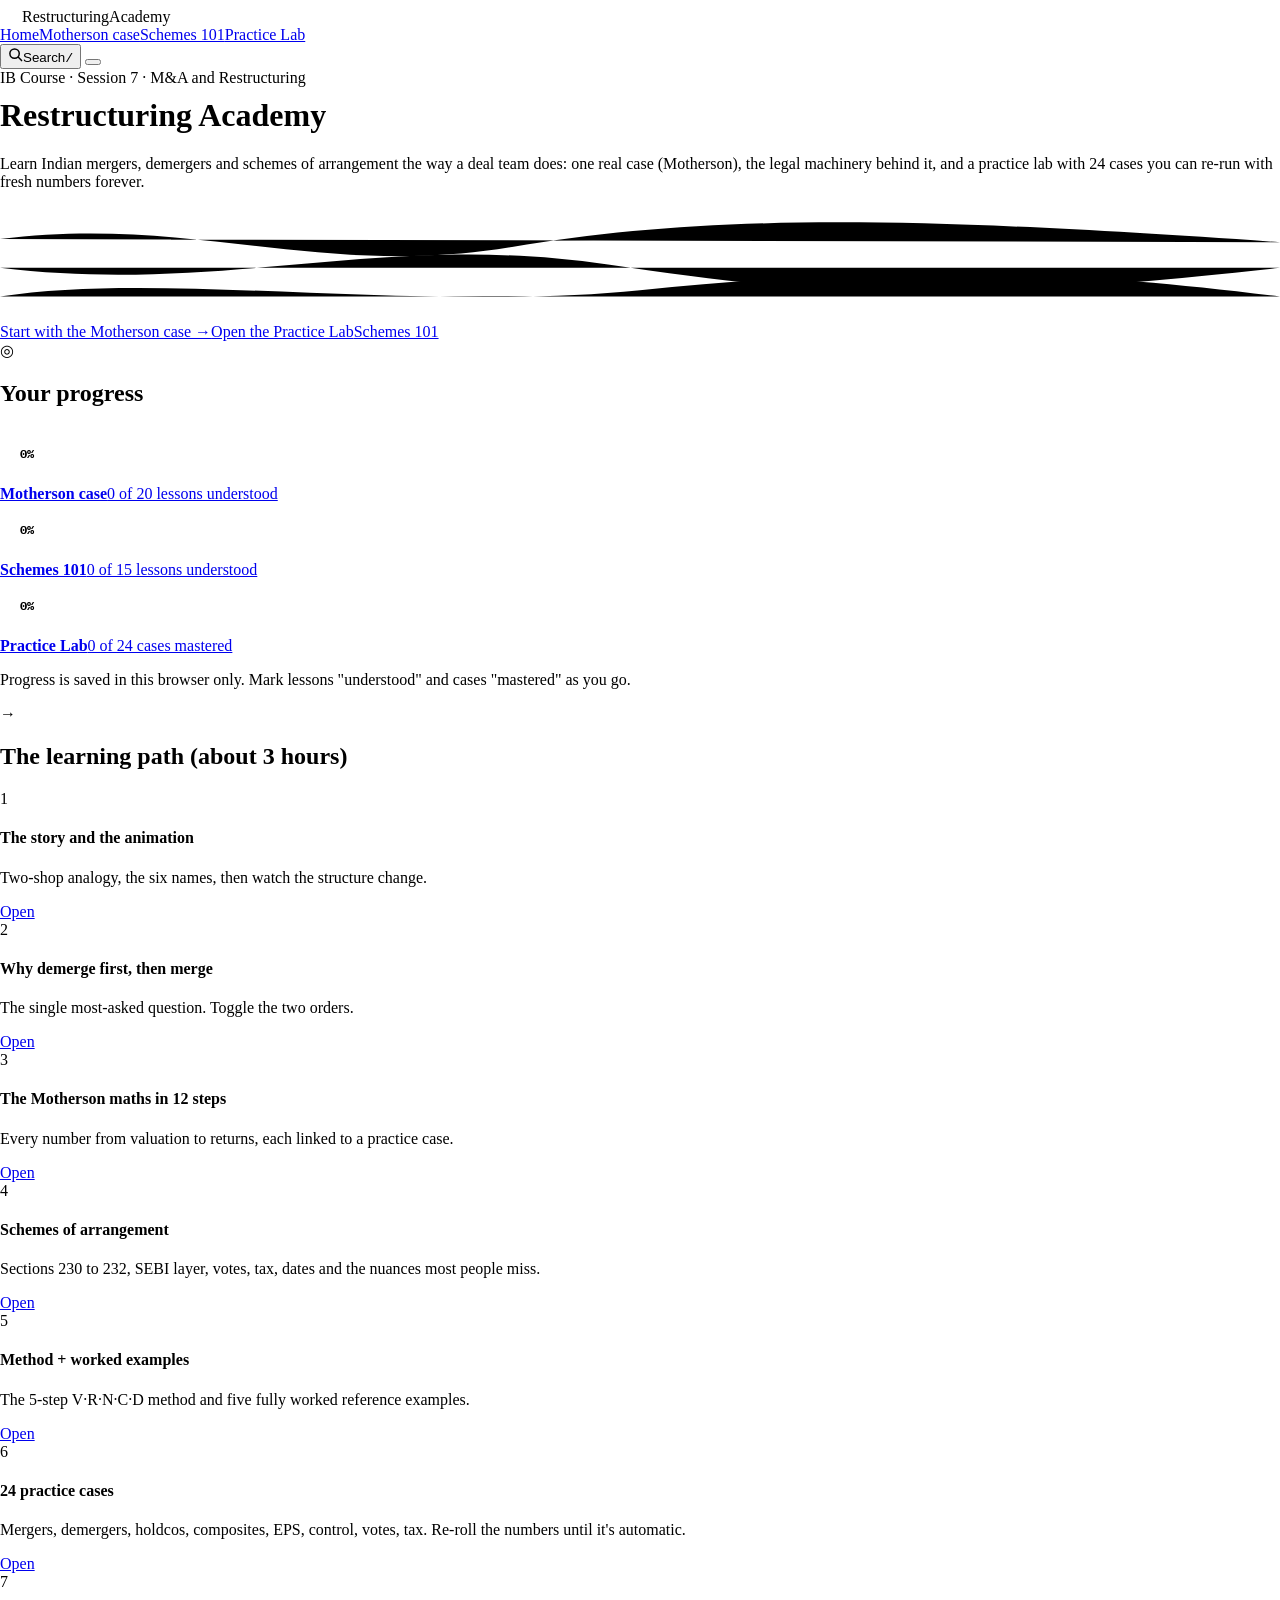
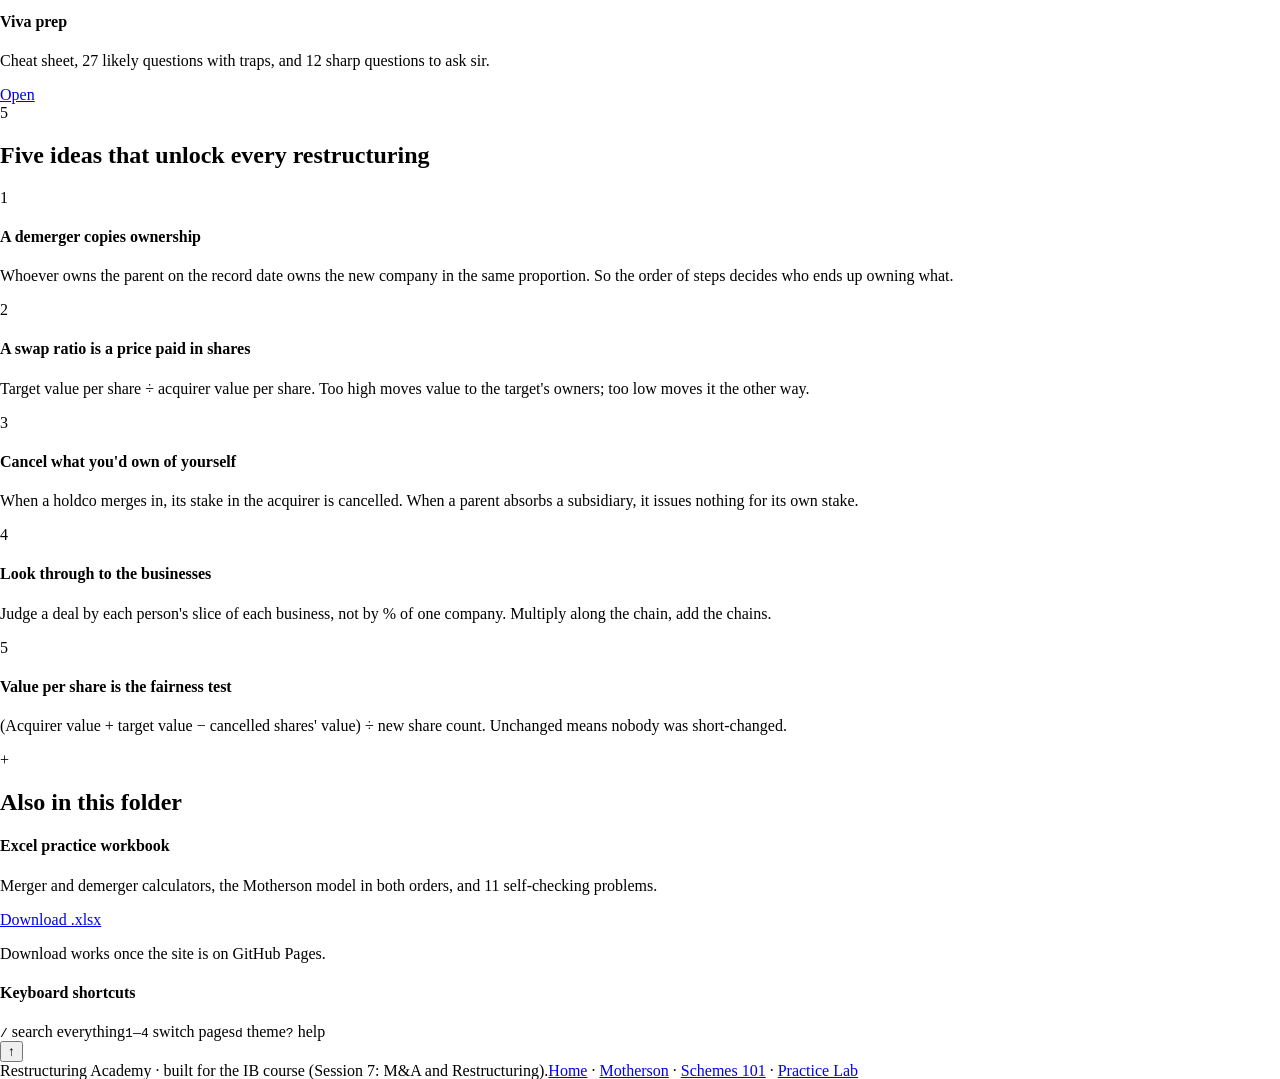
==== commit 255ba197: "Add files via upload" ====
--- a/index.html
+++ b/index.html
@@ -1,1484 +1,80 @@
 <!doctype html>
 <html lang="en"><head><meta charset="utf-8"><meta name="viewport" content="width=device-width,initial-scale=1,viewport-fit=cover">
-<style>:root{color-scheme:light;padding-top:env(safe-area-inset-top,0px);padding-bottom:env(safe-area-inset-bottom,0px)}body{margin:0;font:14px system-ui,sans-serif}img{max-width:100%}[hidden]{display:none!important}</style>
-</head><body>
-<title>Motherson Study Hub</title>
+<style>:root{padding-top:env(safe-area-inset-top,0px);padding-bottom:env(safe-area-inset-bottom,0px)}body{margin:0}img{max-width:100%}[hidden]{display:none!important}</style>
+<title>Restructuring Academy</title>
 <meta name="claude:viewport-fit-sides" content="cover">
-<link rel="preconnect" href="https://fonts.googleapis.com">
-<link rel="stylesheet" href="https://fonts.googleapis.com/css2?family=Archivo:wdth,wght@62..125,500..800&family=IBM+Plex+Sans:ital,wght@0,400;0,500;0,600;1,400&family=IBM+Plex+Mono:wght@400;500;600&display=swap">
-<style>
-/* Layout: a single teaching column (~820px) of numbered lessons. Each lesson = plain explanation + one interactive (animation, simulator or calculator). Palette borrows wiring-harness insulation colours: copper, blue, green, yellow. */
-:root{
-  --bg:#f3f4f2; --panel:#ffffff; --ink:#1b1f22; --muted:#5b6369; --line:#d5d9d6; --soft:#e9ece9;
-  --copper:#b4561f; --copper-soft:#f6e3d6;
-  --blue:#245a8f; --blue-soft:#dde8f3;
-  --green:#2f7a52; --green-soft:#dcefe3;
-  --yellow:#9a7300; --yellow-soft:#f6edcc;
-  --red:#b3261e; --red-soft:#f8dedb;
-  --grey-soft:#e4e6e4;
-  --f-display:"Archivo","Arial Narrow",system-ui,sans-serif;
-  --f-body:"IBM Plex Sans",system-ui,-apple-system,"Segoe UI",sans-serif;
-  --f-mono:"IBM Plex Mono",ui-monospace,Menlo,monospace;
-}
-@media (prefers-color-scheme: dark){:root:not([data-theme="light"]){
-  --bg:#14171a; --panel:#1c2024; --ink:#e7e9e8; --muted:#9aa3a9; --line:#30363b; --soft:#23282d;
-  --copper:#e48a52; --copper-soft:#3a2518; --blue:#7fb0e0; --blue-soft:#1b2a39;
-  --green:#6cc496; --green-soft:#17301f; --yellow:#e2bb45; --yellow-soft:#342b10;
-  --red:#f08a80; --red-soft:#3a1c1a; --grey-soft:#2a2f34; color-scheme:dark}}
-:root[data-theme="dark"]{
-  --bg:#14171a; --panel:#1c2024; --ink:#e7e9e8; --muted:#9aa3a9; --line:#30363b; --soft:#23282d;
-  --copper:#e48a52; --copper-soft:#3a2518; --blue:#7fb0e0; --blue-soft:#1b2a39;
-  --green:#6cc496; --green-soft:#17301f; --yellow:#e2bb45; --yellow-soft:#342b10;
-  --red:#f08a80; --red-soft:#3a1c1a; --grey-soft:#2a2f34; color-scheme:dark}
-
-html{scroll-behavior:smooth}
-@media (prefers-reduced-motion:reduce){html{scroll-behavior:auto}*{transition:none!important;animation:none!important}}
-body{background:var(--bg);color:var(--ink);font-family:var(--f-body);font-size:16.5px;line-height:1.65}
-.wrap{max-width:860px;margin:0 auto;padding-left:max(16px,env(safe-area-inset-left,0px));padding-right:max(16px,env(safe-area-inset-right,0px));padding-block:36px 100px}
-h1,h2,h3,h4{font-family:var(--f-display);text-wrap:balance;line-height:1.12;margin:0}
-h1{font-size:clamp(36px,6.4vw,60px);font-weight:800;font-stretch:78%;letter-spacing:-.01em}
-h2{font-size:clamp(26px,3.8vw,36px);font-weight:750;font-stretch:84%}
-h3{font-size:20px;font-weight:700;font-stretch:94%}
-h4{font-size:16.5px;font-weight:700}
-p{margin:0;max-width:68ch}
-a{color:var(--blue)}
-b,strong{font-weight:600}
-.eyebrow{font-family:var(--f-mono);font-size:12px;letter-spacing:.08em;text-transform:uppercase;color:var(--copper)}
-.lede{font-size:19px;color:var(--muted);margin-top:14px}
-.wire{height:6px;border-radius:3px;margin:22px 0 4px;background:linear-gradient(90deg,var(--copper) 0 25%,var(--blue) 25% 50%,var(--yellow) 50% 75%,var(--green) 75%)}
-.k{font-family:var(--f-mono);font-size:.93em;font-variant-numeric:tabular-nums}
-.note{font-size:14px;color:var(--muted)}
-ul.plain,ol.plain{margin:0;padding-left:22px;display:grid;gap:7px;max-width:68ch}
-
-/* jump menu */
-.jump{display:flex;flex-wrap:wrap;gap:6px;margin-top:18px}
-.jump a{font:500 13px var(--f-body);text-decoration:none;color:var(--ink);background:var(--panel);border:1px solid var(--line);border-radius:999px;padding:5px 11px}
-.jump a span{font-family:var(--f-mono);color:var(--copper);margin-right:5px}
-.jump a:hover{border-color:var(--copper)}
-
-section{margin-top:76px;display:flex;flex-direction:column;gap:16px;scroll-margin-top:16px}
-.lesson{display:flex;gap:14px;align-items:baseline}
-.lesson .n{font-family:var(--f-mono);font-size:13px;color:var(--bg);background:var(--ink);border-radius:4px;padding:2px 8px;flex:none}
-.box{background:var(--panel);border:1px solid var(--line);border-radius:12px;padding:16px 18px;display:grid;gap:10px}
-.box.key{border-left:4px solid var(--copper)}
-.box.say{background:var(--green-soft);border-color:transparent}
-.box.say .eyebrow{color:var(--green)}
-.box.bank{background:var(--blue-soft);border-color:transparent}
-.box.bank .eyebrow{color:var(--blue)}
-.box.warn{background:var(--yellow-soft);border-color:transparent}
-.box.warn .eyebrow{color:var(--yellow)}
-.grid2{display:grid;grid-template-columns:repeat(auto-fit,minmax(240px,1fr));gap:12px}
-.card{background:var(--panel);border:1px solid var(--line);border-radius:12px;padding:14px 16px;display:flex;flex-direction:column;gap:6px;min-width:0}
-.card p{font-size:15px;color:var(--muted)}
-.tbl{overflow-x:auto;background:var(--panel);border:1px solid var(--line);border-radius:12px}
-table{border-collapse:collapse;width:100%;min-width:520px;font-size:14.5px}
-th,td{padding:9px 12px;text-align:left;border-bottom:1px solid var(--line);vertical-align:top}
-th{font:600 11.5px var(--f-mono);letter-spacing:.05em;text-transform:uppercase;color:var(--muted);background:var(--soft)}
-td.num,th.num{text-align:right;font-family:var(--f-mono);font-variant-numeric:tabular-nums;white-space:nowrap}
-tr:last-child td{border-bottom:0}
-tr.tot td{font-weight:600;background:var(--blue-soft)}
-.up{color:var(--green);font-weight:600} .down{color:var(--copper);font-weight:600}
-.ok{color:var(--green)} .no{color:var(--red)}
-
-/* buttons & controls */
-.btns{display:flex;flex-wrap:wrap;gap:6px;align-items:center}
-.btn{font:500 14px var(--f-body);color:var(--ink);background:var(--panel);border:1px solid var(--line);border-radius:8px;padding:7px 12px;cursor:pointer}
-.btn[aria-pressed="true"]{background:var(--ink);color:var(--bg);border-color:var(--ink)}
-.btn.primary{background:var(--copper);color:#fff;border-color:var(--copper)}
-.btn:focus-visible,a:focus-visible,summary:focus-visible,input:focus-visible{outline:2px solid var(--copper);outline-offset:2px}
-input[type=range]{width:100%;accent-color:var(--copper)}
-input[type=number]{font:500 16px var(--f-mono);width:120px;padding:6px 8px;border:1px solid var(--line);border-radius:8px;background:var(--panel);color:var(--ink)}
-label.ctl{display:grid;gap:4px;font-size:14px;color:var(--muted)}
-label.ctl b{color:var(--ink);font-family:var(--f-mono)}
-
-/* ---------- basket animation ---------- */
-.stage-scroll{overflow-x:auto;border-radius:10px}
-.stage{position:relative;width:100%;min-width:660px;aspect-ratio:760/470;background:var(--soft);border-radius:10px;overflow:hidden}
-.frame,.blk,.owners{position:absolute;transition:left .9s cubic-bezier(.6,.05,.3,1),top .9s cubic-bezier(.6,.05,.3,1),width .9s cubic-bezier(.6,.05,.3,1),height .9s cubic-bezier(.6,.05,.3,1),opacity .7s ease,transform .7s ease}
-.frame{border:2px solid var(--blue);border-radius:12px;background:var(--panel)}
-.frame.unl{border:2px dashed var(--yellow)}
-.frame .fl{position:absolute;left:10px;top:6px;right:8px;font:700 13.5px var(--f-display);font-stretch:90%;line-height:1.2}
-.frame .fl small{display:block;font:500 11px var(--f-mono);color:var(--muted);letter-spacing:.03em}
-.blk{border-radius:8px;display:flex;flex-direction:column;justify-content:center;align-items:center;text-align:center;padding:4px;font:600 12.5px var(--f-body);line-height:1.2;overflow:hidden}
-.blk small{font:500 10.5px var(--f-mono);opacity:.85;margin-top:2px}
-.b-dwh{background:var(--green-soft);color:var(--green);border:1.5px solid var(--green)}
-.b-oth{background:var(--blue-soft);color:var(--blue);border:1.5px solid var(--blue)}
-.b-smrp{background:var(--copper-soft);color:var(--copper);border:1.5px solid var(--copper)}
-.b-biz{background:var(--yellow-soft);color:var(--yellow);border:1.5px solid var(--yellow)}
-.b-stake{background:repeating-linear-gradient(135deg,var(--grey-soft) 0 6px,var(--panel) 6px 12px);color:var(--ink);border:1.5px dashed var(--muted)}
-.blk.cancel{text-decoration:line-through}
-.owners{display:flex;flex-wrap:wrap;gap:4px;align-content:flex-start}
-.chip{font:500 11.5px var(--f-mono);background:var(--panel);border:1px solid var(--line);border-radius:999px;padding:2px 7px;white-space:nowrap}
-.chip.fam{border-color:var(--copper);color:var(--copper)} .chip.sws{border-color:var(--green);color:var(--green)} .chip.pub{border-color:var(--blue);color:var(--blue)}
-.chip.par{border-color:var(--ink)}
-.narr{min-height:118px}
-.narr h3{margin-bottom:6px}
-.progress{display:flex;gap:4px}
-.progress i{flex:1;height:4px;border-radius:2px;background:var(--line);transition:background .4s}
-.progress i.on{background:var(--copper)}
-
-/* bars */
-.bars{display:grid;gap:10px}
-.barrow{display:grid;grid-template-columns:150px 1fr;gap:10px;align-items:center}
-@media (max-width:560px){.barrow{grid-template-columns:1fr}}
-.barrow .lab{font-size:14px;font-weight:600}
-.stack{display:flex;height:34px;border-radius:7px;overflow:hidden;background:var(--soft)}
-.seg{height:100%;display:flex;align-items:center;justify-content:center;font:600 12px var(--f-mono);color:#fff;white-space:nowrap;overflow:hidden;transition:flex-basis .9s cubic-bezier(.6,.05,.3,1)}
-.s-fam{background:var(--copper)} .s-sws{background:var(--green)} .s-pub{background:var(--blue)} .s-par{background:#6b6f73} .s-sj{background:var(--yellow)}
-.legend{display:flex;flex-wrap:wrap;gap:12px;font-size:13px;color:var(--muted)}
-.legend span{display:inline-flex;gap:6px;align-items:center}
-.sw{width:14px;height:12px;border-radius:3px;display:inline-block}
-
-/* sim output */
-.sim{display:grid;grid-template-columns:minmax(0,1fr) minmax(0,1fr);gap:16px}
-@media (max-width:700px){.sim{grid-template-columns:1fr}}
-.out{display:grid;grid-template-columns:repeat(2,minmax(0,1fr));gap:8px}
-.o{background:var(--soft);border-radius:8px;padding:8px 10px}
-.o .v{font:700 20px var(--f-display);font-stretch:85%;font-variant-numeric:tabular-nums}
-.o .l{font-size:12.5px;color:var(--muted)}
-.verdict{font-size:14.5px;padding:10px 12px;border-radius:8px}
-.verdict.good{background:var(--green-soft);color:var(--green)} .verdict.bad{background:var(--red-soft);color:var(--red)} .verdict.mid{background:var(--yellow-soft);color:var(--yellow)}
-
-/* journey */
-.journey{position:relative;display:grid;gap:0;padding-left:28px}
-.journey::before{content:"";position:absolute;left:9px;top:8px;bottom:8px;width:3px;background:var(--line);border-radius:2px}
-.journey .fill{position:absolute;left:9px;top:8px;width:3px;background:var(--copper);border-radius:2px;transition:height .6s ease}
-.jstep{position:relative;padding:4px 0 14px;cursor:pointer}
-.jstep::before{content:"";position:absolute;left:-25px;top:9px;width:13px;height:13px;border-radius:50%;background:var(--panel);border:2.5px solid var(--line);transition:all .3s}
-.jstep.done::before{border-color:var(--copper);background:var(--copper)}
-.jstep.cur::before{border-color:var(--copper);background:var(--panel);box-shadow:0 0 0 4px var(--copper-soft)}
-.jstep .d{font:500 12.5px var(--f-mono);color:var(--copper)}
-.jstep .t{font-weight:600}
-.jstep .x{display:none;font-size:15px;color:var(--muted);margin-top:4px;max-width:64ch}
-.jstep.cur .x{display:block}
-.jstep .x b{color:var(--ink)}
-
-/* tabs */
-.tabs{display:flex;flex-wrap:wrap;gap:6px}
-.tabpanel{display:grid;gap:10px}
-
-/* chart */
-.chart{background:var(--panel);border:1px solid var(--line);border-radius:12px;padding:14px;overflow-x:auto}
-.chart svg{display:block;width:100%;min-width:600px;height:auto}
-.chart text{font-family:var(--f-body)}
-.draw{stroke-dasharray:2000;stroke-dashoffset:2000;transition:stroke-dashoffset 2.2s ease}
-.draw.go{stroke-dashoffset:0}
-
-details{background:var(--panel);border:1px solid var(--line);border-radius:10px}
-summary{cursor:pointer;padding:12px 16px;font-weight:600;list-style:none;display:flex;gap:10px}
-summary::-webkit-details-marker{display:none}
-summary::before{content:"+";font-family:var(--f-mono);color:var(--copper);width:12px;flex:none}
-details[open] summary::before{content:"−"}
-details .a{padding:0 16px 14px 38px;display:grid;gap:8px;font-size:15.5px}
-.qa{display:grid;gap:8px}
-.matrix td:not(:first-child),.matrix th:not(:first-child){text-align:center}
-.pill{display:inline-block;font:600 11.5px var(--f-mono);padding:2px 8px;border-radius:999px}
-.p-yes{background:var(--green-soft);color:var(--green)} .p-mixed{background:var(--yellow-soft);color:var(--yellow)} .p-no{background:var(--red-soft);color:var(--red)}
-.cs{display:grid;grid-template-columns:repeat(auto-fit,minmax(240px,1fr));gap:10px}
-.csb{background:var(--panel);border:1px solid var(--line);border-radius:12px;padding:12px 14px;display:grid;gap:6px;align-content:start}
-.csb h4{font-size:14px;color:var(--copper);font-family:var(--f-mono);font-weight:600;letter-spacing:.04em;text-transform:uppercase}
-.csb dl{display:grid;grid-template-columns:minmax(0,38%) minmax(0,1fr);gap:3px 10px;margin:0;font-size:14px}
-.csb dt{color:var(--muted)} .csb dd{margin:0;font-family:var(--f-mono);font-size:13px;font-variant-numeric:tabular-nums;font-weight:500}
-.qtag{font:600 10.5px var(--f-mono);letter-spacing:.05em;text-transform:uppercase;padding:2px 7px;border-radius:999px;margin-left:auto;flex:none;align-self:center}
-.lk-h{background:var(--red-soft);color:var(--red)} .lk-m{background:var(--yellow-soft);color:var(--yellow)}
-.trap{font-size:14px;background:var(--yellow-soft);border-radius:8px;padding:8px 10px}
-.trap b{color:var(--yellow)}
-.why{font-size:14px;color:var(--muted)}
-ol.src{margin:0;padding-left:22px;display:grid;gap:6px;font-size:14px;color:var(--muted)}
-ol.src a{word-break:break-word}
-/* ===== Hub shell: app bar, tabs, theme, progress, palette ===== */
-:root{--bar:rgba(243,244,242,.86)}
-@media (prefers-color-scheme: dark){:root:not([data-theme="light"]){--bar:rgba(20,23,26,.86)}}
-:root[data-theme="dark"]{--bar:rgba(20,23,26,.86)}
-:root[data-theme="light"]{color-scheme:light}
-body::before{content:"";position:fixed;inset:0 0 auto;height:env(safe-area-inset-top,0px);z-index:60;background:var(--bg)}
-.appbar{position:sticky;top:env(safe-area-inset-top,0px);z-index:50;background:var(--bar);backdrop-filter:saturate(1.4) blur(10px);-webkit-backdrop-filter:saturate(1.4) blur(10px);border-bottom:1px solid var(--line)}
-.appbar .in{max-width:1100px;margin:0 auto;padding-left:max(16px,env(safe-area-inset-left,0px));padding-right:max(16px,env(safe-area-inset-right,0px));padding-block:8px;display:flex;align-items:center;gap:12px;flex-wrap:wrap}
-.brand{display:flex;align-items:center;gap:8px;font:800 17px var(--f-display);font-stretch:82%;letter-spacing:.01em;white-space:nowrap}
-.brand svg{flex:none}
-.segtabs{display:inline-flex;background:var(--soft);border:1px solid var(--line);border-radius:10px;padding:3px;gap:2px}
-.segtabs button{font:600 13.5px var(--f-body);color:var(--muted);background:transparent;border:0;border-radius:7px;padding:6px 12px;cursor:pointer;white-space:nowrap}
-.segtabs button[aria-selected="true"]{background:var(--panel);color:var(--ink);box-shadow:0 1px 2px rgba(0,0,0,.12)}
-.bar-right{margin-left:auto;display:flex;gap:6px;align-items:center}
-.iconbtn{display:inline-flex;align-items:center;gap:6px;font:500 13px var(--f-body);color:var(--ink);background:var(--panel);border:1px solid var(--line);border-radius:8px;padding:6px 10px;cursor:pointer;white-space:nowrap}
-.iconbtn:hover{border-color:var(--copper)}
-.iconbtn kbd{font:500 11px var(--f-mono);color:var(--muted);border:1px solid var(--line);border-radius:4px;padding:0 4px}
-.donechip{font:600 12px var(--f-mono);color:var(--green);background:var(--green-soft);border-radius:999px;padding:4px 9px;white-space:nowrap}
-.readbar{position:absolute;left:0;bottom:-1px;height:2px;background:var(--copper);width:0;transition:width .1s linear}
-@media (max-width:640px){.brand span.full{display:none}.iconbtn .lbl{display:none}.bar-right kbd{display:none}.bar-right{order:2}.segtabs{order:3;width:100%}.segtabs button{flex:1}.appbar .in{row-gap:6px}}
-[data-view] section[id]{scroll-margin-top:80px}
-@media (max-width:640px){[data-view] section[id]{scroll-margin-top:110px}}
-[data-view][hidden]{display:none!important}
-.view-enter{animation:viewIn .45s ease both}
-@keyframes viewIn{from{opacity:0;transform:translateY(8px)}to{opacity:1;transform:none}}
-
-/* hero wires */
-.herowires{display:block;width:100%;height:70px;margin-top:6px}
-.herowires path{fill:none;stroke-width:3;stroke-linecap:round;stroke-dasharray:6 10;animation:flow 6s linear infinite}
-@keyframes flow{to{stroke-dashoffset:-160}}
-
-/* done button */
-.lesson{flex-wrap:wrap}
-.donebtn{margin-left:auto;font:500 12.5px var(--f-body);color:var(--muted);background:transparent;border:1px solid var(--line);border-radius:999px;padding:4px 10px;cursor:pointer;align-self:center}
-.donebtn[aria-pressed="true"]{color:var(--green);border-color:var(--green);background:var(--green-soft)}
-
-/* palette */
-.pal{position:fixed;inset:0;z-index:80;background:rgba(0,0,0,.35);display:flex;align-items:flex-start;justify-content:center;padding:max(60px,env(safe-area-inset-top,0px)) 16px 16px}
-.pal[hidden]{display:none!important}
-.palbox{width:min(560px,100%);background:var(--panel);border:1px solid var(--line);border-radius:14px;box-shadow:0 18px 50px rgba(0,0,0,.25);overflow:hidden}
-.palbox input{width:100%;border:0;border-bottom:1px solid var(--line);padding:14px 16px;font:500 16px var(--f-body);background:var(--panel);color:var(--ink);outline:none}
-.pallist{max-height:55vh;overflow:auto;padding:6px}
-.pallist button{display:flex;gap:10px;width:100%;text-align:left;background:transparent;border:0;border-radius:8px;padding:9px 10px;font:500 14.5px var(--f-body);color:var(--ink);cursor:pointer}
-.pallist button .t{font:600 11px var(--f-mono);color:var(--copper);min-width:72px;padding-top:2px}
-.pallist button.on,.pallist button:hover{background:var(--soft)}
-.palhint{font-size:12px;color:var(--muted);padding:8px 14px;border-top:1px solid var(--line)}
-.toast{position:fixed;left:50%;bottom:calc(20px + env(safe-area-inset-bottom,0px));transform:translateX(-50%);background:var(--ink);color:var(--bg);font:500 13.5px var(--f-body);padding:9px 14px;border-radius:10px;z-index:90;opacity:0;transition:opacity .25s;pointer-events:none;max-width:calc(100% - 32px)}
-.toast.show{opacity:1}
-.totop{position:fixed;right:calc(16px + env(safe-area-inset-right,0px));bottom:calc(16px + env(safe-area-inset-bottom,0px));z-index:40;width:42px;height:42px;border-radius:50%;border:1px solid var(--line);background:var(--panel);color:var(--ink);font-size:18px;cursor:pointer;opacity:0;pointer-events:none;transition:opacity .3s}
-.totop.show{opacity:1;pointer-events:auto}
-
-/* ===== Scheme tab components ===== */
-.types{display:grid;grid-template-columns:repeat(auto-fit,minmax(230px,1fr));gap:12px}
-.tcard{background:var(--panel);border:1px solid var(--line);border-radius:12px;padding:12px 14px;display:grid;gap:6px}
-.tcard svg{width:100%;height:80px;background:var(--soft);border-radius:8px}
-.tcard p{font-size:14.5px;color:var(--muted)}
-.tcard circle,.tcard rect{transform-box:fill-box;transform-origin:center}
-.a-ml{fill:var(--blue-soft);stroke:var(--blue);stroke-width:2;animation:ml 3.2s ease-in-out infinite alternate}
-.a-mr{fill:var(--copper-soft);stroke:var(--copper);stroke-width:2;animation:mr 3.2s ease-in-out infinite alternate}
-@keyframes ml{to{transform:translateX(30px) scale(1.15)}} @keyframes mr{to{transform:translateX(-30px) scale(1.15);opacity:.6}}
-.a-dl{fill:var(--blue-soft);stroke:var(--blue);stroke-width:2;animation:dl 3.2s ease-in-out infinite alternate}
-.a-dr{fill:var(--green-soft);stroke:var(--green);stroke-width:2;animation:dr 3.2s ease-in-out infinite alternate}
-@keyframes dl{to{transform:translateX(-32px)}} @keyframes dr{to{transform:translateX(32px) scale(.7)}}
-.a-big{fill:var(--blue-soft);stroke:var(--blue);stroke-width:2}
-.a-hold{fill:var(--yellow-soft);stroke:var(--yellow);stroke-width:2;stroke-dasharray:4 3;animation:hold 3.2s ease-in-out infinite alternate}
-@keyframes hold{to{transform:translateY(38px) scale(.8);opacity:.2}}
-.a-shell{fill:var(--blue-soft);stroke:var(--blue);stroke-width:2;animation:shell 3.2s ease-in-out infinite alternate}
-.a-op{fill:var(--copper-soft);stroke:var(--copper);stroke-width:2;animation:op 3.2s ease-in-out infinite alternate}
-@keyframes shell{to{transform:scale(1.5) translateX(14px)}} @keyframes op{to{transform:translateX(-58px) scale(.4);opacity:.2}}
-.a-cap-bg{fill:var(--line)}
-.a-cap{fill:var(--blue);transform-origin:left;transform-box:fill-box;animation:cap 3.2s ease-in-out infinite alternate}
-.a-debt{fill:var(--red);transform-origin:left;transform-box:fill-box;animation:cap 3.2s ease-in-out infinite alternate}
-@keyframes cap{to{transform:scaleX(.55)}}
-
-.rf{display:grid;gap:12px}
-.rfq{display:grid;gap:6px}
-.rfq .qt{font-weight:600;font-size:15px}
-.rfq .opts{display:flex;gap:6px;flex-wrap:wrap}
-
-.gantt{display:grid;gap:6px;position:relative;overflow-x:auto}
-.grow{display:grid;grid-template-columns:200px minmax(420px,1fr);gap:10px;align-items:center;cursor:pointer}
-.grow .gl{font-size:13.5px;font-weight:600}
-.grow .gt{position:relative;height:22px;background:var(--soft);border-radius:6px}
-.grow .gb{position:absolute;top:0;height:100%;border-radius:6px;background:var(--copper);width:0;transition:width 1s cubic-bezier(.6,.05,.3,1)}
-.grow.sel .gb{background:var(--blue)}
-.gaxis{display:grid;grid-template-columns:200px minmax(420px,1fr);gap:10px;font:500 11.5px var(--f-mono);color:var(--muted)}
-.gaxis .ticks{position:relative;height:16px}
-.gaxis .ticks span{position:absolute;transform:translateX(-50%)}
-.gm{position:absolute;top:-4px;width:12px;height:30px;transform:translateX(-50%);opacity:0;transition:opacity .4s}
-.gm::after{content:"";position:absolute;left:5px;top:0;bottom:0;width:2px;background:var(--green)}
-.gm i{position:absolute;left:50%;top:-2px;transform:translateX(-50%);width:10px;height:10px;border-radius:50%;background:var(--green)}
-.gantt.ov .gm{opacity:1}
-.gdetail{font-size:15px;border-top:1px dashed var(--line);padding-top:10px;min-height:60px}
-
-.vcalc{display:grid;grid-template-columns:repeat(auto-fit,minmax(220px,1fr));gap:10px}
-.vcalc input{width:100%}
-.checks{display:grid;gap:8px}
-.chk{display:flex;gap:10px;align-items:center;padding:10px 12px;border-radius:8px;font-size:15px}
-.chk.pass{background:var(--green-soft);color:var(--green)} .chk.fail{background:var(--red-soft);color:var(--red)}
-.chk b{font-family:var(--f-mono)}
-
-.dates{position:relative;height:150px;background:var(--panel);border:1px solid var(--line);border-radius:12px;overflow-x:auto}
-.dline{position:absolute;left:5%;right:5%;top:76px;height:3px;background:var(--line);border-radius:2px}
-.dm{position:absolute;top:66px;transform:translateX(-50%);display:flex;flex-direction:column;align-items:center;gap:4px;cursor:default;width:150px;text-align:center}
-.dm i{width:22px;height:22px;border-radius:50%;background:var(--panel);border:3px solid var(--copper)}
-.dm b{font-size:13px} .dm span{font-size:12px;color:var(--muted)}
-.dm .tip{position:absolute;top:-58px;width:200px;background:var(--ink);color:var(--bg);font-size:12.5px;padding:6px 8px;border-radius:8px;opacity:0;transition:opacity .2s;pointer-events:none}
-.dm:hover .tip,.dm:focus .tip{opacity:1}
-
-.gallery{display:grid;grid-template-columns:repeat(auto-fit,minmax(230px,1fr));gap:12px}
-.gcard{background:var(--panel);border:1px solid var(--line);border-radius:12px;padding:14px;display:grid;gap:8px;align-content:start;transition:transform .2s,border-color .2s}
-.gcard:hover{transform:translateY(-2px);border-color:var(--copper)}
-.gcard p{font-size:14.5px;color:var(--muted)}
-.gcard dl{display:grid;grid-template-columns:auto 1fr;gap:2px 10px;margin:0;font-size:13.5px}
-.gcard dt{color:var(--muted)} .gcard dd{margin:0;font-family:var(--f-mono)}
-.tag{align-self:flex-start;font:600 11px var(--f-mono);letter-spacing:.05em;text-transform:uppercase;padding:2px 8px;border-radius:999px}
-.t-blue{background:var(--blue-soft);color:var(--blue)} .t-green{background:var(--green-soft);color:var(--green)} .t-copper{background:var(--copper-soft);color:var(--copper)}
-
-.checklist{display:grid;gap:4px}
-.checklist label{display:flex;gap:10px;align-items:flex-start;padding:6px 8px;border-radius:8px;cursor:pointer;font-size:15px}
-.checklist label:hover{background:var(--soft)}
-.checklist input{margin-top:5px;accent-color:var(--green);width:16px;height:16px;flex:none}
-.checklist .ph{font:600 11px var(--f-mono);color:var(--copper);letter-spacing:.06em;text-transform:uppercase;margin-top:10px}
-
-.flash{display:grid;grid-template-columns:repeat(auto-fit,minmax(200px,1fr));gap:12px}
-.fc{perspective:900px;height:150px;cursor:pointer;background:transparent;border:0;padding:0;font:inherit;color:inherit;text-align:center}
-.fci{position:relative;width:100%;height:100%;transition:transform .6s;transform-style:preserve-3d}
-.fc.flip .fci{transform:rotateY(180deg)}
-.fcf,.fcb{position:absolute;inset:0;backface-visibility:hidden;-webkit-backface-visibility:hidden;border-radius:12px;display:flex;align-items:center;justify-content:center;padding:12px}
-.fcf{background:var(--panel);border:1px solid var(--line);font:700 18px var(--f-display);font-stretch:88%}
-.fcb{background:var(--blue-soft);color:var(--ink);transform:rotateY(180deg);font-size:14px;line-height:1.45}
-
-.qq{display:grid;gap:8px;padding:10px 0;border-bottom:1px solid var(--line)}
-.qq:last-child{border-bottom:0}
-.qq .qt{font-weight:600}
-.qq .opts{display:grid;gap:6px}
-.qq .opts button{text-align:left;font:500 14.5px var(--f-body);color:var(--ink);background:var(--panel);border:1px solid var(--line);border-radius:8px;padding:8px 10px;cursor:pointer}
-.qq .opts button.right{background:var(--green-soft);border-color:var(--green);color:var(--green)}
-.qq .opts button.wrong{background:var(--red-soft);border-color:var(--red);color:var(--red)}
-.qq .ex{font-size:14px;color:var(--muted)}
-.srcs{margin-top:60px}
-
-</style>
-
+<meta name="description" content="Learn Indian mergers, demergers and schemes through the Motherson case.">
+<link rel="preconnect" href="https://fonts.googleapis.com"><link rel="stylesheet" href="https://fonts.googleapis.com/css2?family=Archivo:wdth,wght@62..125,500..800&family=IBM+Plex+Sans:ital,wght@0,400;0,500;0,600;1,400&family=IBM+Plex+Mono:wght@400;500;600&display=swap">
+<link rel="stylesheet" href="assets/site.css">
+</head><body data-page="home">
 <div class="appbar"><div class="in">
-  <div class="brand"><svg width="22" height="22" viewBox="0 0 22 22" aria-hidden="true"><path d="M2 6c5 0 6 10 11 10s5-6 7-6" fill="none" stroke="var(--copper)" stroke-width="2.4" stroke-linecap="round"/><path d="M2 12c4 0 5-6 9-6s5 10 9 10" fill="none" stroke="var(--blue)" stroke-width="2.4" stroke-linecap="round"/></svg><span>Motherson</span><span class="full">Study Hub</span></div>
-  <div class="segtabs" role="tablist" aria-label="Sections"><button role="tab" data-tab="case" aria-selected="true">Motherson case</button><button role="tab" data-tab="scheme" aria-selected="false">Schemes 101</button></div>
+  <a class="brand" href="index.html" style="text-decoration:none;color:inherit"><svg width="22" height="22" viewBox="0 0 22 22" aria-hidden="true"><path d="M2 6c5 0 6 10 11 10s5-6 7-6" fill="none" stroke="var(--copper)" stroke-width="2.4" stroke-linecap="round"/><path d="M2 12c4 0 5-6 9-6s5 10 9 10" fill="none" stroke="var(--blue)" stroke-width="2.4" stroke-linecap="round"/></svg><span>Restructuring</span><span class="full">Academy</span></a>
+  <nav class="navlinks" aria-label="Pages"><a href="index.html" aria-current="page">Home</a><a href="motherson.html">Motherson case</a><a href="schemes.html">Schemes 101</a><a href="practice.html">Practice Lab</a></nav>
   <div class="bar-right"><span class="donechip" id="doneChip"></span>
-    <button class="iconbtn" type="button" onclick="openPal()" aria-label="Jump to a lesson"><svg width="15" height="15" viewBox="0 0 16 16" aria-hidden="true"><circle cx="7" cy="7" r="5" fill="none" stroke="currentColor" stroke-width="1.6"/><path d="M11 11l3.5 3.5" stroke="currentColor" stroke-width="1.6" stroke-linecap="round"/></svg><span class="lbl">Jump to</span><kbd>/</kbd></button>
+    <button class="iconbtn" type="button" onclick="openPal()" aria-label="Search"><svg width="15" height="15" viewBox="0 0 16 16" aria-hidden="true"><circle cx="7" cy="7" r="5" fill="none" stroke="currentColor" stroke-width="1.6"/><path d="M11 11l3.5 3.5" stroke="currentColor" stroke-width="1.6" stroke-linecap="round"/></svg><span class="lbl">Search</span><kbd>/</kbd></button>
     <button class="iconbtn" type="button" id="themeBtn" onclick="cycleTheme()"></button></div>
 </div><div class="readbar" id="readbar"></div></div>
-<div data-view="case">
+<main>
 <div class="wrap">
-<header>
-  <div class="eyebrow">IB Course · Session 7 · Motherson Sumi WFH case</div>
-  <h1 style="margin-top:10px">Motherson Masterclass</h1>
-  <p class="lede">The 2020 Motherson restructuring explained from zero, in plain language, with animations you can replay and simulators you can play with. By the end you should be able to explain it on a whiteboard, defend it in class, and look at it the way a banker would.</p>
+<header class="hero">
+  <div class="eyebrow">IB Course · Session 7 · M&amp;A and Restructuring</div>
+  <h1 style="margin-top:10px">Restructuring Academy</h1>
+  <p class="lede">Learn Indian mergers, demergers and schemes of arrangement the way a deal team does: one real case (Motherson), the legal machinery behind it, and a practice lab with 24 cases you can re-run with fresh numbers forever.</p>
   <svg class="herowires" viewBox="0 0 800 70" preserveAspectRatio="none" aria-hidden="true"><path d="M0 20 C120 5 200 45 320 25 S560 5 800 22" style="stroke:var(--copper)"/><path d="M0 38 C140 55 240 15 380 36 S600 60 800 38" style="stroke:var(--blue)"/><path d="M0 56 C100 40 260 66 400 52 S640 36 800 56" style="stroke:var(--green)"/></svg>
-  <nav class="jump" aria-label="Lessons">
-    <a href="#cheat"><span>★</span>Cheat sheet</a>
-    <a href="#l1"><span>01</span>The story</a><a href="#l2"><span>02</span>Animation</a><a href="#l3"><span>03</span>Why demerge first</a>
-    <a href="#l4"><span>04</span>Rationale</a><a href="#l5"><span>05</span>The math</a><a href="#l6"><span>06</span>Swap simulator</a>
-    <a href="#l7"><span>07</span>Valuation</a><a href="#l8"><span>08</span>Scheme of arrangement</a><a href="#l9"><span>09</span>Stakeholders</a>
-    <a href="#l10"><span>10</span>Banker's view</a><a href="#l11"><span>11</span>Share price & mcap</a><a href="#l12"><span>12</span>Your shares</a>
-    <a href="#l13"><span>13</span>Verdict</a><a href="#l14"><span>14</span>Assignment</a><a href="#l15"><span>15</span>Teach it</a><a href="#l16"><span>16</span>Q&amp;A</a>
-    <a href="#l17"><span>17</span>Sir's likely questions</a><a href="#l18"><span>18</span>Questions to ask sir</a>
-  </nav>
+  <div class="ctas"><a class="cta primary" href="motherson.html">Start with the Motherson case →</a><a class="cta" href="practice.html">Open the Practice Lab</a><a class="cta" href="schemes.html">Schemes 101</a></div>
 </header>
 
-<!-- CHEAT SHEET -->
-<section id="cheat" style="margin-top:40px">
-  <div class="lesson"><span class="n">★</span><h2>Cheat sheet</h2></div>
-  <p class="note">Everything on one screen. Market data is as of 16 Oct 2026 unless marked otherwise.</p>
-  <div class="box key">
-    <span class="eyebrow">The deal in one line</span>
-    <p>In one composite scheme, MSSL <b>demerged</b> its Indian wiring business into MSWIL (<b>1:1</b>), then <b>merged</b> the promoters' holding company SAMIL into itself (<b>51 MSSL shares for 10 SAMIL shares</b>). It was driven by JV partner Sumitomo. Announced 2 Jul 2020, effective Jan 2022, MSWIL listed 28 Mar 2022.</p>
+<section id="progress">
+  <div class="lesson"><span class="n">◎</span><h2>Your progress</h2></div>
+  <div class="rings">
+    <a class="ring" href="motherson.html"><svg width="54" height="54" viewBox="0 0 54 54" aria-hidden="true"><circle cx="27" cy="27" r="22" fill="none" stroke="var(--line)" stroke-width="6"/><circle class="rg" data-col="--copper" cx="27" cy="27" r="22" fill="none" stroke="var(--copper)" stroke-width="6" stroke-linecap="round" stroke-dasharray="138.2" stroke-dashoffset="138.2" transform="rotate(-90 27 27)" style="transition:stroke-dashoffset 1s ease"/><text x="27" y="31" text-anchor="middle" font-size="12" font-weight="700" fill="var(--ink)" font-family="IBM Plex Mono, monospace" class="rgt">0%</text></svg><div><b>Motherson case</b><span data-k="motherson">0 of 0 lessons</span></div></a>
+    <a class="ring" href="schemes.html"><svg width="54" height="54" viewBox="0 0 54 54" aria-hidden="true"><circle cx="27" cy="27" r="22" fill="none" stroke="var(--line)" stroke-width="6"/><circle class="rg" data-col="--blue" cx="27" cy="27" r="22" fill="none" stroke="var(--blue)" stroke-width="6" stroke-linecap="round" stroke-dasharray="138.2" stroke-dashoffset="138.2" transform="rotate(-90 27 27)" style="transition:stroke-dashoffset 1s ease"/><text x="27" y="31" text-anchor="middle" font-size="12" font-weight="700" fill="var(--ink)" font-family="IBM Plex Mono, monospace" class="rgt">0%</text></svg><div><b>Schemes 101</b><span data-k="schemes">0 of 0 lessons</span></div></a>
+    <a class="ring" href="practice.html"><svg width="54" height="54" viewBox="0 0 54 54" aria-hidden="true"><circle cx="27" cy="27" r="22" fill="none" stroke="var(--line)" stroke-width="6"/><circle class="rg" data-col="--green" cx="27" cy="27" r="22" fill="none" stroke="var(--green)" stroke-width="6" stroke-linecap="round" stroke-dasharray="138.2" stroke-dashoffset="138.2" transform="rotate(-90 27 27)" style="transition:stroke-dashoffset 1s ease"/><text x="27" y="31" text-anchor="middle" font-size="12" font-weight="700" fill="var(--ink)" font-family="IBM Plex Mono, monospace" class="rgt">0%</text></svg><div><b>Practice Lab</b><span data-k="practice">0 of 24 cases</span></div></a>
   </div>
-  <div class="cs">
-    <div class="csb"><h4>Ratios and shares</h4><dl>
-      <dt>Demerger</dt><dd>1 MSWIL : 1 MSSL</dd><dt>Merger</dt><dd>51 MSSL : 10 SAMIL</dd>
-      <dt>MSSL shares</dt><dd>3,157.9 → 4,517.6 mn</dd><dt>Cancelled</dt><dd>1,055.8 mn (SAMIL's)</dd>
-      <dt>New issued</dt><dd>2,415.4 mn</dd><dt>Net dilution</dt><dd>43%</dd></dl></div>
-    <div class="csb"><h4>Ownership of the main company</h4><dl>
-      <dt>Family</dt><dd>36.4% (mostly via SAMIL) → 50.4% direct</dd><dt>SWS</dt><dd>25.3% → 17.7% (9.7% by Mar 2024)</dd>
-      <dt>Public</dt><dd>38.3% → 31.9%*</dd><dt>MSWIL</dt><dd>Public 38.3 · SWS 25.3 · Motherson 33.4 · Family 3.0</dd></dl>
-      <p class="note">*Includes Sojitz and SAMIL staff (5.1%)</p></div>
-    <div class="csb"><h4>Valuation (31 Mar 2020)</h4><dl>
-      <dt>Method</dt><dd>SOTP: 50% DCF + 50% peer multiples, NAV 0%</dd>
-      <dt>MSSL ex-DWH</dt><dd>~₹101/sh = ₹31,930 cr</dd><dt>SAMIL</dt><dd>~₹516/sh = ₹24,440 cr</dd>
-      <dt>SAMIL ex-MSSL stake</dt><dd>₹13,765 cr</dd><dt>Valuers</dt><dd>PW&amp;Co, BSR, Incwert</dd>
-      <dt>Fairness</dt><dd>Axis, DSP Merrill (MSSL); Kotak (SAMIL)</dd></dl></div>
-    <div class="csb"><h4>Was it accretive?</h4><dl>
-      <dt>Public EBITDA</dt><dd>+3.1% (FY20), +11.3% (Q3 FY21)</dd><dt>EPS</dt><dd>₹1.70 → ₹1.84 (+8%)</dd>
-      <dt>Public's DWH</dt><dd>38.3% → 47.2%</dd><dt>Public's SMRP BV</dt><dd>19.5% → 26.8%</dd>
-      <dt>Vote</dt><dd>99.44% of public in favour</dd></dl></div>
-    <div class="csb"><h4>Then (2 Jul 2020)</h4><dl>
-      <dt>MSSL price</dt><dd>₹103.6</dd><dt>MSSL mcap</dt><dd>~₹32,700 cr</dd>
-      <dt>Reaction</dt><dd>−9% intraday, −5.3% close</dd><dt>COVID low</dt><dd>₹48.5 (24 Mar 2020)</dd>
-      <dt>Pre-split peak</dt><dd>₹234.8 (13 Jan 2022)</dd><dt>MSWIL listing</dt><dd>₹66 · ~₹20,800 cr</dd></dl></div>
-    <div class="csb"><h4>Now (16 Oct 2026)</h4><dl>
-      <dt>Motherson</dt><dd>₹160 · mcap ₹1,70,522 cr · P/E ~39 · 52w ₹101 to 173</dd>
-      <dt>MSWIL</dt><dd>₹35.43 · mcap ₹23,496 cr · P/E ~37 · ROCE ~44%</dd>
-      <dt>Bonuses</dt><dd>Motherson ×2.25, MSWIL ×2.1</dd>
-      <dt>1 old share</dt><dd>₹103.6 → ~₹434 (4.2x) vs Nifty 2.2x</dd></dl></div>
-    <div class="csb"><h4>FY26 financials</h4><dl>
-      <dt>Motherson rev</dt><dd>₹1,26,104 cr (+11%)</dd><dt>EBITDA</dt><dd>₹12,033 cr (9.5%)</dd>
-      <dt>PAT (normalised)</dt><dd>₹4,258 cr</dd><dt>Leverage</dt><dd>0.8x</dd>
-      <dt>MSWIL rev / PAT</dt><dd>₹11,478 cr / ₹625 cr</dd></dl></div>
-    <div class="csb"><h4>Key dates</h4><dl>
-      <dt>Board idea</dt><dd>30 Jan 2020</dd><dt>Announced</dt><dd>2 Jul 2020</dd><dt>Exchange NOCs</dt><dd>Dec 2020</dd>
-      <dt>Vote</dt><dd>29 Apr 2021</dd><dt>NCLT sanction</dt><dd>23 Dec 2021</dd><dt>Record date</dt><dd>17 Jan 2022</dd><dt>MSWIL listed</dt><dd>28 Mar 2022</dd></dl></div>
-  </div>
-  <h3>Peers: Indian auto component companies</h3>
-  <div class="tbl"><table>
-    <thead><tr><th>Company</th><th>What it makes</th><th class="num">Mcap (₹ cr)</th><th class="num">P/E</th></tr></thead>
-    <tbody>
-      <tr class="tot"><td>Samvardhana Motherson</td><td>Global modules, mirrors, wiring, diversified</td><td class="num">1,70,522</td><td class="num">~39</td></tr>
-      <tr><td>Bosch Ltd</td><td>Fuel systems, electronics (MNC subsidiary)</td><td class="num">~1,34,000</td><td class="num">~57</td></tr>
-      <tr><td>Bharat Forge</td><td>Forgings, defence, aerospace</td><td class="num">90,499</td><td class="num">~128</td></tr>
-      <tr><td>Uno Minda*</td><td>Lighting, switches, <b>wiring harness</b> (closest MSWIL rival)</td><td class="num">~70,800</td><td class="num">~73</td></tr>
-      <tr><td>Sona BLW (Sona Comstar)</td><td>Driveline, EV motors</td><td class="num">49,859</td><td class="num">~72</td></tr>
-      <tr class="tot"><td>MSWIL</td><td>Indian wiring harness (pure play)</td><td class="num">23,496</td><td class="num">~37</td></tr>
-    </tbody>
-  </table></div>
-  <p class="note">*Uno Minda data as of 21 Sep 2026; others 16 Oct 2026. Sources: Value Research, InCred Money, Screener, Finology. The takeaway: <b>both Motherson companies trade at a lower P/E than most Indian auto component peers.</b> For Motherson the market prices in global exposure, thin ~9.5% margins and acquisition risk. MSWIL has de-rated from about 51x at listing to about 37x as profit stalled. Global peers for Motherson: Magna, Forvia, Valeo, Plastic Omnium.</p>
+  <p class="note">Progress is saved in this browser only. Mark lessons "understood" and cases "mastered" as you go.</p>
 </section>
 
-<!-- 1 STORY -->
-<section id="l1">
-  <div class="lesson"><span class="n">01</span><h2>The story, in plain words</h2></div>
-  <p>Start with an analogy and the real names will follow.</p>
-  <div class="box key">
-    <span class="eyebrow">The two-shop analogy</span>
-    <p>You (the Sehgal family) and a Japanese friend (Sumitomo, called SWS) open a <b>wiring shop</b> together in 1986. That shop is <b>MSSL</b>. You put it on the stock market, so the public owns a piece too.</p>
-    <p>The shop does well and starts buying big businesses in Europe: car mirrors, bumpers and door panels. But when it buys the biggest one (<b>SMRP BV</b>), the shop takes only <b>half (51%)</b>. Your own private family company, <b>SAMIL</b>, takes the other <b>half (49%)</b>. SAMIL also owns about 28 other small businesses and holds your 33% stake in the shop.</p>
-    <p>By 2020 everyone is unhappy:</p>
-    <ul class="plain">
-      <li><b>Your Japanese friend</b> says: "I joined for wires in India. Why am I a part-owner of German bumper factories?"</li>
-      <li><b>The public</b> says: "Why does the shop own only half the best business? Why does the family keep the other half privately? Whose side are you on?"</li>
-      <li><b>You</b> want one clean, big listed company that you clearly control and can grow.</li>
-    </ul>
-    <p><b>The fix comes in two moves.</b> First, cut the Indian wiring business out into its own shop (<b>MSWIL</b>), so the Japanese friend owns a direct slice of exactly what he wants. Second, pour your private family company (<b>SAMIL</b>) into the main shop, so the main shop owns 100% of everything else and you own your stake directly.</p>
-  </div>
-  <h3>Six names to remember</h3>
-  <div class="grid2">
-    <div class="card"><h4>MSSL</h4><p>Motherson Sumi Systems. The listed main company. Later renamed <b>Samvardhana Motherson International</b>.</p></div>
-    <div class="card"><h4>SAMIL</h4><p>The Sehgal family's private holding company. Unlisted. It owned 33.4% of MSSL and 49% of SMRP BV.</p></div>
-    <div class="card"><h4>SWS</h4><p>Sumitomo Wiring Systems, Japan. JV partner since 1986, with a 25.3% stake in MSSL.</p></div>
-    <div class="card"><h4>SMRP BV</h4><p>The European mirrors, bumpers and interiors business. The biggest earner, split 51% MSSL and 49% SAMIL.</p></div>
-    <div class="card"><h4>DWH</h4><p>Domestic Wiring Harness: wires for Indian vehicles. The original business and SWS's favourite.</p></div>
-    <div class="card"><h4>MSWIL</h4><p>Motherson Sumi Wiring India. The new company created to hold DWH.</p></div>
+<section id="path">
+  <div class="lesson"><span class="n">→</span><h2>The learning path (about 3 hours)</h2></div>
+  <div class="path">
+    <div class="pstep"><span class="num">1</span><div><h4>The story and the animation</h4><p>Two-shop analogy, the six names, then watch the structure change.</p></div><a class="go" href="motherson.html#l1">Open</a></div>
+    <div class="pstep"><span class="num">2</span><div><h4>Why demerge first, then merge</h4><p>The single most-asked question. Toggle the two orders.</p></div><a class="go" href="motherson.html#l3">Open</a></div>
+    <div class="pstep"><span class="num">3</span><div><h4>The Motherson maths in 12 steps</h4><p>Every number from valuation to returns, each linked to a practice case.</p></div><a class="go" href="motherson.html#calc">Open</a></div>
+    <div class="pstep"><span class="num">4</span><div><h4>Schemes of arrangement</h4><p>Sections 230 to 232, SEBI layer, votes, tax, dates and the nuances most people miss.</p></div><a class="go" href="schemes.html">Open</a></div>
+    <div class="pstep"><span class="num">5</span><div><h4>Method + worked examples</h4><p>The 5-step V·R·N·C·D method and five fully worked reference examples.</p></div><a class="go" href="practice.html#method">Open</a></div>
+    <div class="pstep"><span class="num">6</span><div><h4>24 practice cases</h4><p>Mergers, demergers, holdcos, composites, EPS, control, votes, tax. Re-roll the numbers until it's automatic.</p></div><a class="go" href="practice.html#casebank">Open</a></div>
+    <div class="pstep"><span class="num">7</span><div><h4>Viva prep</h4><p>Cheat sheet, 27 likely questions with traps, and 12 sharp questions to ask sir.</p></div><a class="go" href="motherson.html#l17">Open</a></div>
   </div>
 </section>
 
-<!-- 2 ANIMATION -->
-<section id="l2">
-  <div class="lesson"><span class="n">02</span><h2>Watch it happen</h2></div>
-  <p>Each <b>white box</b> is a company. Each <b>coloured block</b> is a business or a stake it owns. The <b>chips on top</b> show who owns that company. Press play, or step through one move at a time.</p>
-  <div class="box">
-    <div class="btns">
-      <button class="btn primary" id="play">▶ Play all</button>
-      <button class="btn" data-st="0">Before</button>
-      <button class="btn" data-st="1">Move 1: Demerger</button>
-      <button class="btn" data-st="2">Move 2: Merger</button>
-      <button class="btn" data-st="3">After</button>
-    </div>
-    <div class="progress" id="prog"><i></i><i></i><i></i><i></i></div>
-    <div class="stage-scroll"><div class="stage" id="stage" role="img" aria-label="Animated ownership diagram"></div></div>
-    <div class="legend">
-      <span><i class="sw" style="background:var(--green)"></i>Indian wiring (DWH)</span>
-      <span><i class="sw" style="background:var(--blue)"></i>Other MSSL businesses</span>
-      <span><i class="sw" style="background:var(--copper)"></i>SMRP BV (Europe)</span>
-      <span><i class="sw" style="background:var(--yellow)"></i>SAMIL's 28 businesses</span>
-      <span><i class="sw" style="background:var(--muted)"></i>Shares of another company</span>
-      <span><i class="sw" style="border:2px dashed var(--yellow)"></i>Unlisted company</span>
-    </div>
-    <div class="narr" id="narr"></div>
+<section id="ideas">
+  <div class="lesson"><span class="n">5</span><h2>Five ideas that unlock every restructuring</h2></div>
+  <div class="ideas">
+    <div class="idea"><span class="big">1</span><h4>A demerger copies ownership</h4><p>Whoever owns the parent on the record date owns the new company in the same proportion. So the order of steps decides who ends up owning what.</p></div>
+    <div class="idea"><span class="big">2</span><h4>A swap ratio is a price paid in shares</h4><p>Target value per share ÷ acquirer value per share. Too high moves value to the target's owners; too low moves it the other way.</p></div>
+    <div class="idea"><span class="big">3</span><h4>Cancel what you'd own of yourself</h4><p>When a holdco merges in, its stake in the acquirer is cancelled. When a parent absorbs a subsidiary, it issues nothing for its own stake.</p></div>
+    <div class="idea"><span class="big">4</span><h4>Look through to the businesses</h4><p>Judge a deal by each person's slice of each business, not by % of one company. Multiply along the chain, add the chains.</p></div>
+    <div class="idea"><span class="big">5</span><h4>Value per share is the fairness test</h4><p>(Acquirer value + target value − cancelled shares' value) ÷ new share count. Unchanged means nobody was short-changed.</p></div>
   </div>
 </section>
 
-<!-- 3 WHY DEMERGE FIRST -->
-<section id="l3">
-  <div class="lesson"><span class="n">03</span><h2>Why demerge first, then merge?</h2></div>
-  <p>This is the question sir will most likely ask. The short answer: <b>the order decides who ends up owning the Indian wiring company.</b> A demerger hands out shares of the new company to whoever owns MSSL <i>at that moment</i>, in the same proportions (a "mirror"). So the real question is: whose ownership do you want to copy?</p>
-  <ul class="plain">
-    <li><b>Demerge first</b> (what they did): copy MSSL's <i>old</i> ownership. SWS gets its full 25.3%, the public 38.3%, and SAMIL 33.4%. SAMIL's 33.4% then flows into the main company when SAMIL merges in.</li>
-    <li><b>Merge first</b> (the alternative): SAMIL merges in, and the family's stake jumps to about 50% while SWS is diluted to about 18%. Copying <i>that</i> ownership into the wiring company would hand the family half the wiring company and shrink SWS's stake in its favourite business.</li>
-  </ul>
-  <div class="box">
-    <div class="btns"><span class="note" style="margin-right:6px">Who owns the new wiring company (MSWIL)?</span>
-      <button class="btn" id="ordA" aria-pressed="true">Demerge first (actual)</button>
-      <button class="btn" id="ordB" aria-pressed="false">Merge first (alternative)</button></div>
-    <div class="bars">
-      <div class="barrow"><div class="lab">MSWIL owners</div><div class="stack" id="ordbar"></div></div>
-    </div>
-    <div class="legend"><span><i class="sw s-pub"></i>Public</span><span><i class="sw s-sws"></i>SWS</span><span><i class="sw s-fam"></i>Sehgal family (direct)</span><span><i class="sw s-par"></i>Main listed company (Motherson)</span><span><i class="sw s-sj"></i>Sojitz + SAMIL staff</span></div>
-    <div id="ordtext" class="tbl"></div>
-  </div>
-  <div class="box key"><span class="eyebrow">Four reasons the order had to be "demerge, then merge"</span>
-    <ol class="plain">
-      <li><b>It protects SWS's stake in DWH.</b> The whole deal was driven by SWS. Demerging first gives SWS 25.3% of the wiring company. Merging first would cut that to about 17.7%, which defeats the purpose.</li>
-      <li><b>It keeps the wiring company inside the group.</b> With demerger first, SAMIL's 33.4% of MSWIL moves into the main listed company. Motherson keeps a share of DWH's high-return cash flows (55% ROCE) and stays MSWIL's anchor shareholder.</li>
-      <li><b>It stops the promoters taking a bigger direct slice of DWH.</b> Merging first would leave the family owning about 50% of DWH directly. Instead, their look-through stake actually <i>falls</i> to about 20%.</li>
-      <li><b>It makes the valuation cleaner.</b> Once DWH is out, the valuers only need to compare two things: MSSL without DWH vs SAMIL. DWH is split 1:1 to everyone first, so nobody can argue about its price inside the swap ratio.</li>
-    </ol>
-  </div>
-  <div class="box warn"><span class="eyebrow">Why not just do one of the two?</span>
-    <ul class="plain">
-      <li><b>Only the demerger?</b> SWS is happy, but SMRP BV is still split 51/49 and SAMIL's 28 businesses stay outside. The minority shareholders' problem is unsolved.</li>
-      <li><b>Only the merger?</b> Minorities are happy, but DWH stays buried inside a huge global company and SWS is simply diluted from 25% to 18% of businesses it never wanted. The JV partner walks away unhappy.</li>
-      <li><b>Both, in this order,</b> is the only sequence that satisfies all three parties at once. That is what makes it a "composite" scheme: two steps, one approval.</li>
-    </ul>
-  </div>
-  <div class="box say"><span class="eyebrow">Say it in one line</span>
-    <p>"A demerger copies the parent's shareholding at that moment. They demerged first so the wiring company copied the <i>old</i> shareholding, which gave SWS its full 25% and kept 33% inside the group. Then they merged SAMIL in to fix the main company."</p></div>
-</section>
-
-<!-- 4 RATIONALE -->
-<section id="l4">
-  <div class="lesson"><span class="n">04</span><h2>The strategic rationale for each move</h2></div>
+<section id="extras">
+  <div class="lesson"><span class="n">+</span><h2>Also in this folder</h2></div>
   <div class="grid2">
-    <div class="box"><span class="eyebrow">Move 1 · Demerger of DWH</span>
-      <h3>Why carve out Indian wiring?</h3>
-      <ul class="plain">
-        <li><b>JV partner's demand.</b> The press release calls it SWS's "long-standing request" to focus on Indian wiring.</li>
-        <li><b>Different business, different DNA.</b> DWH: India only, about 55% ROCE, low capex, net cash. The rest: global, capex-heavy, acquisitive, around 8% EBITDA margin. Investors value them differently, so hiding a gem inside a big group lowers its value.</li>
-        <li><b>Management focus.</b> DWH gets its own board, CEO and capital decisions.</li>
-        <li><b>Investor choice.</b> Investors can choose a pure India story (MSWIL), a global story (Motherson), or both.</li>
-        <li><b>Continuity.</b> Supply, technology and lease agreements keep the old benefits flowing (Lesson 09).</li>
-      </ul></div>
-    <div class="box"><span class="eyebrow">Move 2 · Merger of SAMIL</span>
-      <h3>Why fold the family company in?</h3>
-      <ul class="plain">
-        <li><b>100% of SMRP BV.</b> All of its future profit goes to listed shareholders, not 51%.</li>
-        <li><b>No more "two pockets".</b> The family no longer has businesses outside the listed company, which removes conflict of interest and the holding company discount.</li>
-        <li><b>A bigger product range.</b> Lighting, HVAC, shock absorbers, metal parts and IT come in, supporting the 3CX10 diversification rule.</li>
-        <li><b>Synergies.</b> SAMIL's shared services (IT, logistics, travel, legal) come in-house.</li>
-        <li><b>Growth platform.</b> One large listed balance sheet can raise debt and equity for acquisitions (Vision 2025).</li>
-        <li><b>EPS accretive</b> in year one, as promised.</li>
-      </ul></div>
-  </div>
-  <div class="box bank"><span class="eyebrow">Banker's framing: "Simplify · Align · Grow"</span>
-    <p>This is how the company sold it, and how you should structure any restructuring pitch. <b>Simplify</b> the structure (remove the holding company layer and the 51/49 split). <b>Align</b> every stakeholder's interest (SWS with DWH, promoters with minorities). <b>Grow</b> through a stronger platform (capital raising, M&amp;A). Every slide in the investor deck maps to one of these three words.</p></div>
-</section>
-
-<!-- 5 MATH -->
-<section id="l5">
-  <div class="lesson"><span class="n">05</span><h2>The math, slowly</h2></div>
-  <h3>Move 1: the demerger is just "1 for 1"</h3>
-  <div class="box">
-    <p>If you held <b>100 MSSL shares</b>, you got <b>100 MSWIL shares</b> as well. You still had your 100 MSSL shares, but MSSL no longer owned the wiring business. Your ₹ value is split across two pieces of paper instead of one.</p>
-    <p><b>Why 1:1 is automatically fair:</b> every shareholder gets the same ratio, so everyone's percentage of every business stays the same. 1:2 or 5:1 would be equally fair, because only the price per share would change. 1:1 is simply the cleanest, so MSWIL also has 3,157.9 mn shares.</p>
-  </div>
-  <h3>Move 2: the merger, in four lines</h3>
-  <div class="tbl"><table>
-    <thead><tr><th>Line</th><th>What happens</th><th class="num">Shares (mn)</th></tr></thead>
-    <tbody>
-      <tr><td>A</td><td>MSSL shares before</td><td class="num">3,157.9</td></tr>
-      <tr><td>B</td><td>Cancel SAMIL's own MSSL shares (33.43%). A company can't own itself after merging.</td><td class="num">− 1,055.8</td></tr>
-      <tr><td>C</td><td>Issue new shares to SAMIL's owners: 473.6 mn SAMIL shares × 5.1</td><td class="num">+ 2,415.4</td></tr>
-      <tr class="tot"><td>A−B+C</td><td>Merged company shares</td><td class="num">4,517.6</td></tr>
-    </tbody>
-  </table></div>
-  <p>Net new shares = 2,415.4 − 1,055.8 = <b>1,359.7 mn</b>, which is <b>43% more shares</b> than before. That is the "dilution" analysts talked about. But the company also gets a lot more stuff (49% of SMRP BV, 28 businesses, 33% of MSWIL), so what matters is whether value per share went up.</p>
-  <h3>Who owns what, before and after</h3>
-  <div class="box">
-    <div class="btns"><button class="btn" id="own0" aria-pressed="true">Before</button><button class="btn" id="own1" aria-pressed="false">After</button></div>
-    <div class="bars">
-      <div class="barrow"><div class="lab">Main company</div><div class="stack" id="ownMain"></div></div>
-      <div class="barrow"><div class="lab">Wiring co (MSWIL)</div><div class="stack" id="ownWire"></div></div>
-    </div>
-    <div class="legend"><span><i class="sw s-pub"></i>Public</span><span><i class="sw s-sws"></i>SWS</span><span><i class="sw s-fam"></i>Family direct</span><span><i class="sw s-par"></i>SAMIL / Motherson</span><span><i class="sw s-sj"></i>Sojitz + SAMIL staff</span></div>
-  </div>
-  <div class="tbl"><table>
-    <thead><tr><th>Holder</th><th class="num">Before: shares</th><th class="num">%</th><th class="num">After: shares</th><th class="num">%</th><th>Working</th></tr></thead>
-    <tbody>
-      <tr><td>Sehgal family</td><td class="num">93.2</td><td class="num">2.95%</td><td class="num">2,276.8</td><td class="num up">50.4%</td><td>93.2 + 90.4% × 2,415.4</td></tr>
-      <tr><td>SAMIL</td><td class="num">1,055.8</td><td class="num">33.43%</td><td class="num">0</td><td class="num">0%</td><td>Cancelled</td></tr>
-      <tr><td>SWS</td><td class="num">800.3</td><td class="num">25.34%</td><td class="num">800.3</td><td class="num down">17.7%</td><td>800.3 ÷ 4,517.6</td></tr>
-      <tr><td>Public</td><td class="num">1,208.6</td><td class="num">38.27%</td><td class="num">1,208.6</td><td class="num down">26.75%</td><td>1,208.6 ÷ 4,517.6</td></tr>
-      <tr><td>Sojitz + SAMIL staff</td><td class="num">0</td><td class="num">0%</td><td class="num">231.9</td><td class="num">5.1%</td><td>9.6% × 2,415.4</td></tr>
-      <tr class="tot"><td>Total</td><td class="num">3,157.9</td><td class="num">100%</td><td class="num">4,517.6</td><td class="num">100%</td><td></td></tr>
-    </tbody>
-  </table></div>
-  <h3>The look-through test: what does each person really own?</h3>
-  <p>The % in the main company alone can mislead. The real question is: <b>what slice of each business do you own</b>, directly plus through companies you hold? (Public numbers are from the company FAQ; family and SWS are my calculations.)</p>
-  <div class="tbl"><table>
-    <thead><tr><th>Business</th><th class="num">Public before → after</th><th class="num">Family before → after</th><th class="num">SWS before → after</th></tr></thead>
-    <tbody>
-      <tr><td>Indian wiring (DWH)</td><td class="num">38.3% → <span class="up">47.2%</span></td><td class="num">33.2% → <span class="down">19.8%</span></td><td class="num">25.3% → <span class="up">31.3%</span></td></tr>
-      <tr><td>SMRP BV (Europe)</td><td class="num">19.5% → <span class="up">26.8%</span></td><td class="num">61.2% → <span class="down">50.4%</span></td><td class="num">12.9% → <span class="up">17.7%</span></td></tr>
-      <tr><td>Other MSSL businesses</td><td class="num">38.3% → <span class="down">26.8%</span></td><td class="num">33.2% → <span class="up">50.4%</span></td><td class="num">25.3% → <span class="down">17.7%</span></td></tr>
-      <tr><td>SAMIL's 28 businesses</td><td class="num">0% → <span class="up">26.8%</span></td><td class="num">90.4% → <span class="down">50.4%</span></td><td class="num">0% → <span class="up">17.7%</span></td></tr>
-    </tbody>
-  </table></div>
-  <p class="note">How to read one cell: the public's DWH stake after = 38.3% directly in MSWIL + 26.75% × 33.4% through Motherson = 38.3 + 8.9 = 47.2%.</p>
-  <div class="box key"><span class="eyebrow">Did the public win? The company's two tests</span>
-    <ul class="plain">
-      <li><b>EBITDA test (FY20):</b> multiply each look-through % by that business's EBITDA. The public's share goes from ₹1,587 cr to ₹1,635 cr, <b>+3.1%</b>. On Q3 FY21 numbers it is +11.3%.</li>
-      <li><b>EPS test (Q3 FY21 pro forma):</b> before, ₹537 cr profit ÷ 3,157.9 mn shares = <b>₹1.70</b>. After, ₹830 cr ÷ 4,517.6 mn shares = <b>₹1.84</b>. That is <b>+8% accretive</b>: 43% more shares, but 55% more profit.</li>
-    </ul></div>
-</section>
-
-<!-- 6 SIM -->
-<section id="l6">
-  <div class="lesson"><span class="n">06</span><h2>Swap ratio simulator</h2></div>
-  <p>The ratio was 51 MSSL shares for 10 SAMIL shares (5.1). Move the sliders and see what changes. The first slider is the ratio. The second is <b>what SAMIL's assets are really worth</b>, excluding its MSSL shares. The valuers said ₹13,765 cr. If you think that is too high or too low, slide it.</p>
-  <div class="box">
-    <div class="sim">
-      <div style="display:grid;gap:14px">
-        <label class="ctl" for="r">Swap ratio: MSSL shares per 1 SAMIL share <b id="rv">5.10</b><input type="range" id="r" min="4" max="6.5" step="0.05" value="5.1"></label>
-        <label class="ctl" for="v">True value of SAMIL's non-MSSL assets (₹ cr) <b id="vv">13,765</b><input type="range" id="v" min="8000" max="19000" step="250" value="13765"></label>
-        <div class="btns"><button class="btn" id="reset">Reset to actual deal</button></div>
-        <div class="verdict" id="verdict"></div>
-      </div>
-      <div class="out" id="simout"></div>
-    </div>
-    <div class="bars"><div class="barrow"><div class="lab">Merged company</div><div class="stack" id="simbar"></div></div></div>
-    <p class="note">Fixed inputs from the valuation reports and FAQs: MSSL ex-DWH worth ₹31,930 cr (₹101.1 per share); public held 1,208.6 mn shares worth ₹12,220 cr before; merged Q3 FY21 pro forma profit ₹830 cr. "Fair ratio" is the ratio at which public holders neither gain nor lose under your value assumption.</p>
-  </div>
-  <div class="box say"><span class="eyebrow">What the simulator teaches</span>
-    <p>A swap ratio is just a <b>price</b>, paid in shares instead of cash. If it is too high, the family gets too many shares and value leaks from the public to the promoters. If it is too low, the opposite. Each ₹1,000 cr that SAMIL's assets are overvalued moves about <b>₹268 cr</b> from public holders to SAMIL's owners. The ratio also nearly decides control: at 5.1, the family lands just above 50%.</p></div>
-</section>
-
-<!-- 7 VALUATION -->
-<section id="l7">
-  <div class="lesson"><span class="n">07</span><h2>How 5.1 was decided</h2></div>
-  <p>Three independent valuers each valued <b>one MSSL share (without DWH)</b> and <b>one SAMIL share</b>, then divided the two. Think of it like comparing the price of a kilo of apples and a kilo of mangoes: you only need the <i>relative</i> price to know how many apples buy one mango.</p>
-  <div class="tbl"><table>
-    <thead><tr><th>Valuer</th><th class="num">MSSL ex-DWH (₹/share)</th><th class="num">SAMIL (₹/share)</th><th class="num">SAMIL ÷ MSSL</th></tr></thead>
-    <tbody>
-      <tr><td>Price Waterhouse &amp; Co</td><td class="num">100.51</td><td class="num">512.81</td><td class="num">5.10</td></tr>
-      <tr><td>BSR &amp; Associates</td><td class="num">101.81</td><td class="num">519.27</td><td class="num">5.10</td></tr>
-      <tr><td>Incwert (registered valuer)</td><td class="num">101</td><td class="num">516</td><td class="num">5.11</td></tr>
-      <tr class="tot"><td>Final ratio</td><td></td><td></td><td class="num">51 : 10</td></tr>
-    </tbody>
-  </table></div>
-  <div class="grid2">
-    <div class="card"><h4>Method: sum of the parts</h4><p>Value every business separately (DWH, SMRP BV, export wiring, each SAMIL JV), then add them up and subtract debt. Used because the businesses are very different from each other.</p></div>
-    <div class="card"><h4>50% DCF</h4><p>Discount five years of projected cash flow (FY21 to FY25). This captures the expected recovery of SMRP BV's new plants.</p></div>
-    <div class="card"><h4>50% peer multiples</h4><p>What similar listed companies trade at (EV/EBITDA, P/E). This anchors the value to the market.</p></div>
-    <div class="card"><h4>0% book value</h4><p>Calculated (₹34 vs ₹148) but ignored, because these are running businesses, not companies being liquidated.</p></div>
-  </div>
-  <h3>Turning per-share values into ₹ crore</h3>
-  <div class="tbl"><table>
-    <tbody>
-      <tr><td>SAMIL total value: ₹516 × 473.6 mn shares</td><td class="num">₹24,440 cr</td></tr>
-      <tr><td>Of which: its 33.43% of MSSL ex-DWH (1,055.8 mn × ₹101)</td><td class="num">₹10,675 cr</td></tr>
-      <tr class="tot"><td>Value put on everything else SAMIL brings (49% SMRP + 33% DWH + 28 businesses − debt)</td><td class="num">₹13,765 cr</td></tr>
-      <tr><td>MSSL ex-DWH total value: ₹101 × 3,157.9 mn</td><td class="num">₹31,930 cr</td></tr>
-      <tr><td>Merged value ₹45,695 cr ÷ 4,517.6 mn shares</td><td class="num">₹101 / share (unchanged ✓)</td></tr>
-    </tbody>
-  </table></div>
-  <div class="box bank"><span class="eyebrow">Banker's view: valuer vs fairness opinion</span>
-    <p>The <b>valuer</b> (PwC, BSR, Incwert) recommends the ratio. A <b>merchant banker</b> then gives a <b>fairness opinion</b> saying "this ratio is fair, from a financial point of view, to the shareholders". Axis Capital and DSP Merrill Lynch (BofA) gave opinions to MSSL, and Kotak to SAMIL. One detail worth quoting: DSP Merrill's opinion says the ratio is fair to MSSL holders <b>"other than SAMIL and the Sehgal family"</b>. That is exactly the group a fairness opinion should protect in a promoter deal.</p></div>
-</section>
-
-<!-- 8 SCHEME -->
-<section id="l8">
-  <div class="lesson"><span class="n">08</span><h2>The scheme of arrangement journey</h2></div>
-  <p>A <b>scheme of arrangement</b> (Companies Act 2013, Sections 230 to 232) is a court-approved plan to reorganise companies. Once the NCLT (the company law tribunal) sanctions it, it binds <b>every</b> shareholder and creditor, including those who voted against. No one has to sign a share purchase agreement and no cash changes hands.</p>
-  <div class="grid2">
-    <div class="card"><h4>Why use a scheme here?</h4><p>(1) Shares, not cash. (2) Tax-neutral: demerger under Income Tax Act s.2(19AA), amalgamation under s.2(1B). (3) Exempt from the SEBI open offer the promoters' jump to 50% would otherwise trigger (SAST Reg 10(1)(d)). (4) Both steps approved in one go.</p></div>
-    <div class="card"><h4>Votes needed</h4><p>Companies Act: a majority in number holding <b>three-fourths in value</b> of those voting. SEBI adds a <b>majority of minority</b> test when a promoter entity is involved: public "for" votes must exceed public "against" votes, so the promoters can't push it through alone.</p></div>
-  </div>
-  <p>Click any milestone, or press play to watch the deal travel from idea to listing.</p>
-  <div class="box">
-    <div class="btns"><button class="btn primary" id="jplay">▶ Play the journey</button><span class="note" id="jcount"></span></div>
-    <div class="journey" id="journey"><div class="fill" id="jfill"></div></div>
-  </div>
-  <div class="tbl"><table>
-    <thead><tr><th>Date type</th><th>Meaning</th><th>Here</th></tr></thead>
-    <tbody>
-      <tr><td>Appointed date</td><td>From when the scheme applies <i>for accounting</i></td><td>1 Apr 2021 (demerger); merger from the day after the demerger completes</td></tr>
-      <tr><td>Effective date</td><td>When it legally takes effect (after filing the NCLT order with the RoC)</td><td>January 2022</td></tr>
-      <tr><td>Record date</td><td>Whoever holds shares on this date gets the new shares</td><td>17 Jan 2022 for MSWIL shares</td></tr>
-      <tr><td>Ex-date</td><td>From this day, the share trades without the entitlement</td><td>14 Jan 2022: MSSL fell from ₹234.8 to ₹187.6 as DWH left the price</td></tr>
-    </tbody>
-  </table></div>
-</section>
-
-<!-- 9 STAKEHOLDERS -->
-<section id="l9">
-  <div class="lesson"><span class="n">09</span><h2>Every stakeholder's view</h2></div>
-  <p>A good banker can argue the deal from every chair at the table. Pick a stakeholder.</p>
-  <div class="box">
-    <div class="tabs btns" id="sttabs"></div>
-    <div class="tabpanel" id="stpanel"></div>
+    <div class="card"><h4>Excel practice workbook</h4><p>Merger and demerger calculators, the Motherson model in both orders, and 11 self-checking problems.</p><p><a class="go" href="Restructuring_Shareholding_Practice.xlsx">Download .xlsx</a></p><p class="note">Download works once the site is on GitHub Pages.</p></div>
+    <div class="card"><h4>Keyboard shortcuts</h4><div class="kbd"><span><kbd>/</kbd> search everything</span><span><kbd>1</kbd>–<kbd>4</kbd> switch pages</span><span><kbd>d</kbd> theme</span><span><kbd>?</kbd> help</span></div></div>
   </div>
 </section>
-
-<!-- 10 BANKER -->
-<section id="l10">
-  <div class="lesson"><span class="n">10</span><h2>The banker's view</h2></div>
-  <h3>Who advised whom</h3>
-  <div class="tbl"><table>
-    <thead><tr><th>Role</th><th>Firm</th><th>Job</th></tr></thead>
-    <tbody>
-      <tr><td>Financial advisors and fairness opinions to MSSL</td><td>Axis Capital, DSP Merrill Lynch (BofA)</td><td>Structure, investor messaging, opinion on the ratio for MSSL holders</td></tr>
-      <tr><td>Financial advisor and fairness opinion to SAMIL</td><td>Kotak Investment Banking</td><td>Protect SAMIL's shareholders' side of the ratio</td></tr>
-      <tr><td>Valuers</td><td>Price Waterhouse &amp; Co, BSR &amp; Associates, Incwert</td><td>Recommend the share entitlement and exchange ratios</td></tr>
-      <tr><td>Due diligence</td><td>PwC (financial and tax), AZB (legal)</td><td>Diligence on SAMIL and its top 11 investments (about 87% of its revenue)</td></tr>
-      <tr><td>Legal counsel</td><td>AZB &amp; Partners</td><td>Draft the scheme, regulatory filings</td></tr>
-    </tbody>
-  </table></div>
-  <h3>Step 1 for any banker: lay out the options</h3>
-  <p>Before recommending a structure, a banker compares alternatives against the client's must-haves. Here is how this deal's choice beats the others:</p>
-  <div class="tbl"><table class="matrix">
-    <thead><tr><th>Option</th><th>No cash needed</th><th>Tax-neutral</th><th>No open offer</th><th>SWS happy</th><th>Minorities happy</th><th>All SAMIL assets in</th></tr></thead>
-    <tbody>
-      <tr><td>Do nothing</td><td class="ok">✓</td><td class="ok">✓</td><td class="ok">✓</td><td class="no">✗</td><td class="no">✗</td><td class="no">✗</td></tr>
-      <tr><td>MSSL buys SAMIL's 49% of SMRP BV for cash</td><td class="no">✗</td><td class="no">✗</td><td class="ok">✓</td><td class="no">✗</td><td>~</td><td class="no">✗</td></tr>
-      <tr><td>MSSL issues new shares to SAMIL for its 49% (preferential issue)</td><td class="ok">✓</td><td class="no">✗</td><td class="no">✗</td><td class="no">✗</td><td>~</td><td class="no">✗</td></tr>
-      <tr><td>SWS buys DWH out of MSSL</td><td class="no">✗</td><td class="no">✗</td><td class="ok">✓</td><td class="ok">✓</td><td class="no">✗</td><td class="no">✗</td></tr>
-      <tr><td>Only demerge DWH</td><td class="ok">✓</td><td class="ok">✓</td><td class="ok">✓</td><td class="ok">✓</td><td class="no">✗</td><td class="no">✗</td></tr>
-      <tr><td>Only merge SAMIL</td><td class="ok">✓</td><td class="ok">✓</td><td class="ok">✓</td><td class="no">✗</td><td class="ok">✓</td><td class="ok">✓</td></tr>
-      <tr class="tot"><td>Demerge DWH, then merge SAMIL (chosen)</td><td class="ok">✓</td><td class="ok">✓</td><td class="ok">✓</td><td class="ok">✓</td><td class="ok">✓</td><td class="ok">✓</td></tr>
-    </tbody>
-  </table></div>
-  <h3>What the bankers actually did, step by step</h3>
-  <ol class="plain">
-    <li><b>Structuring:</b> options paper, sequencing (demerge then merge), tax and SEBI checks. The FAQ says several banks pitched structures over the years.</li>
-    <li><b>Valuation coordination:</b> data room, management projections, diligence reports to valuers, then the fairness opinion.</li>
-    <li><b>Equity story:</b> the 65-page investor deck ("Poised for Next Phase of Growth"), the "Simplify, Align, Grow" message, and pro forma financials.</li>
-    <li><b>Handling pushback:</b> when the stock fell, publishing FAQs with the look-through EBITDA table, the 8% EPS accretion and the greenfield turnaround before the vote (February 2021). This is a textbook way to win a majority-of-minority vote.</li>
-    <li><b>Governance optics:</b> promoter directors abstaining, independent audit committee, RPT approval sought voluntarily, 1-year lock-in.</li>
-    <li><b>Execution:</b> exchange filings, NCLT motions, record date, listing of MSWIL.</li>
-    <li><b>After the deal:</b> SWS's block sales in 2023 and 2024 and the 2024 ₹6,438 cr QIP were all banker-run trades that the new structure made possible.</li>
-  </ol>
-  <div class="box bank"><span class="eyebrow">If you were the banker for minority shareholders, you would push for…</span>
-    <ul class="plain">
-      <li>Fixing the ratio on <b>normalised</b> (ex-greenfield) earnings, or adding a true-up if SMRP BV's recovery came faster than planned.</li>
-      <li>A <b>longer promoter lock-in</b> than one year.</li>
-      <li><b>Hard caps and annual independent review</b> of the MSWIL ↔ Motherson related-party deals (Lesson 09 explains why).</li>
-      <li>A fairness opinion addressed <b>only to public holders</b> from a bank with no other mandate from the group.</li>
-    </ul></div>
-</section>
-
-<!-- 11 PRICE & MCAP -->
-<section id="l11">
-  <div class="lesson"><span class="n">11</span><h2>Share price and market cap: then vs now</h2></div>
-  <p>The line shows the value of <b>one original MSSL share</b>, adjusted for bonus issues. After January 2022 it shows only the Motherson part; the MSWIL shares you also received come on top (see Lesson 12).</p>
-  <div class="chart" id="pchart" role="img" aria-label="MSSL and Samvardhana Motherson price per original share, 2020 to 2026"></div>
-  <div class="tbl"><table>
-    <thead><tr><th>Date</th><th>Event</th><th class="num">Price</th><th class="num">Market cap</th></tr></thead>
-    <tbody>
-      <tr><td>31 Jan 2020</td><td>Board in-principle approval</td><td class="num">₹134</td><td class="num">₹42,300 cr</td></tr>
-      <tr><td>24 Mar 2020</td><td>COVID low</td><td class="num">₹48.5</td><td class="num">₹15,300 cr</td></tr>
-      <tr><td>2 Jul 2020</td><td>Deal announced (close)</td><td class="num">₹103.6</td><td class="num">₹32,700 cr</td></tr>
-      <tr><td>3 Jul 2020</td><td>Market reaction, intraday low (−9%)</td><td class="num">₹94.3</td><td class="num">₹29,800 cr</td></tr>
-      <tr><td>13 Jan 2022</td><td>Last day with DWH inside</td><td class="num">₹234.8</td><td class="num">₹74,100 cr</td></tr>
-      <tr><td>14 Jan 2022</td><td>Ex-DWH: the price drops as DWH leaves</td><td class="num">₹187.6</td><td class="num">n/a</td></tr>
-      <tr><td>28 Mar 2022</td><td>MSWIL lists</td><td class="num">₹66 (MSWIL)</td><td class="num">₹20,800 cr</td></tr>
-      <tr><td>Mar 2023</td><td>SWS sells 3.4% of Motherson</td><td class="num">₹69.9 floor</td><td class="num">n/a</td></tr>
-      <tr><td>Mar 2024</td><td>SWS sells 4.4% more</td><td class="num">~₹121</td><td class="num">n/a</td></tr>
-      <tr><td>Sep 2024</td><td>QIP of ₹6,438 cr</td><td class="num">₹190</td><td class="num">n/a</td></tr>
-      <tr class="tot"><td>16 Oct 2026</td><td>Samvardhana Motherson</td><td class="num">₹160.00</td><td class="num">₹1,70,522 cr</td></tr>
-      <tr class="tot"><td>16 Oct 2026</td><td>MSWIL</td><td class="num">₹35.43</td><td class="num">₹23,496 cr</td></tr>
-    </tbody>
-  </table></div>
-  <p class="note">Bonus issues: Motherson 1:2 in Oct 2022 and 1:2 in Jul 2025 (1 share → 2.25). MSWIL 2:5 in Nov 2022 and 1:2 in Jul 2025 (1 share → 2.1). So the ₹160 today is equivalent to ₹360 per pre-bonus share. Prices from 2020 to 2024 are unadjusted market prices.</p>
-  <div class="grid2">
-    <div class="box"><span class="eyebrow">Group value then</span><p>July 2020: MSSL market cap of about <b>₹32,700 cr</b>, plus the value the valuers placed on SAMIL's other assets, about <b>₹13,800 cr</b>. Total: roughly <b>₹46,500 cr</b>.</p></div>
-    <div class="box"><span class="eyebrow">Group value now</span><p>Motherson ₹1,70,522 cr + MSWIL ₹23,496 cr = <b>₹1,94,000 cr</b>. Subtract the ₹6,438 cr of new QIP money and it is about <b>₹1,87,600 cr</b>. That is <b>roughly 4x</b> in about six years.</p></div>
-  </div>
-</section>
-
-<!-- 12 YOUR SHARES -->
-<section id="l12">
-  <div class="lesson"><span class="n">12</span><h2>Follow your own shares</h2></div>
-  <p>Type how many MSSL shares you owned on 2 July 2020 and watch what they turned into.</p>
-  <div class="box">
-    <label class="ctl" for="nsh">MSSL shares held on 2 Jul 2020<input type="number" id="nsh" value="100" min="1" step="1"></label>
-    <div class="journey" id="mysteps" style="padding-left:28px"></div>
-  </div>
-</section>
-
-<!-- 13 VERDICT -->
-<section id="l13">
-  <div class="lesson"><span class="n">13</span><h2>Was it successful?</h2></div>
-  <div class="tbl"><table>
-    <thead><tr><th>Goal set in 2020</th><th>Result</th><th>Evidence</th></tr></thead>
-    <tbody>
-      <tr><td>Simplify the structure</td><td><span class="pill p-yes">Yes</span></td><td>The holding company is gone and SMRP BV is 100% owned. There are now two clean listed companies.</td></tr>
-      <tr><td>Give SWS a focused DWH stake</td><td><span class="pill p-yes">Yes</span></td><td>SWS kept 25.3% of MSWIL, then sold Motherson down from 17.7% to 9.7% (2023 to 2024).</td></tr>
-      <tr><td>EPS accretive in year one</td><td><span class="pill p-yes">Yes, early</span></td><td>+8% on Q3 FY21 pro forma numbers.</td></tr>
-      <tr><td>Growth platform</td><td><span class="pill p-yes">Yes</span></td><td>SAS, Yachiyo and Dr. Schneider acquired in 2023. FY26 revenue ₹1,26,104 cr, leverage 0.8x.</td></tr>
-      <tr><td>Shareholder value</td><td><span class="pill p-yes">Yes</span></td><td>About 4.2x per share since July 2020 vs about 2.2x for the Nifty 50.</td></tr>
-      <tr><td>MSWIL re-rating as a pure play</td><td><span class="pill p-mixed">Weak</span></td><td>Revenue doubled, but the share price is only ~13% above listing. It listed at about 51x P/E.</td></tr>
-      <tr><td>Vision 2025: US$36 bn revenue</td><td><span class="pill p-no">No</span></td><td>FY25 revenue was about US$13 to 14 bn.</td></tr>
-      <tr><td>Fair price for minorities</td><td><span class="pill p-mixed">Debatable</span></td><td>Analysts called SAMIL "expensive" and the stock fell 5 to 9%. But the recovery proved the DCF projections right.</td></tr>
-    </tbody>
-  </table></div>
-  <div class="box say"><span class="eyebrow">Your verdict in 30 seconds</span>
-    <p>"Structurally, it was a big success. It fixed the JV partner problem, the 51/49 split and the promoter conflict in one tax-neutral, cashless scheme with 99.44% minority approval, and shareholders made about 4x against 2.2x for the index. The weak spots were price and timing: SAMIL was valued richly at the COVID trough, which only looked fair because SMRP BV recovered faster than anyone expected. And separating MSWIL didn't automatically create value, because it listed too expensive."</p></div>
-</section>
-
-<!-- 14 ASSIGNMENT -->
-<section id="l14">
-  <div class="lesson"><span class="n">14</span><h2>Sir's assignment, answered</h2></div>
-  <p>The brief asks for "a short presentation" covering four points. Here is a ready answer for each, with the slides to make.</p>
-  <div class="qa">
-    <details open><summary>1. Core reasons why the restructuring was initiated</summary><div class="a">
-      <p><b>Driven by the JV partner:</b> SWS wanted to focus on Indian wiring harnesses. <b>Minority pressure:</b> MSSL owned only 51% of SMRP BV while the promoter entity owned 49% plus 28 businesses, creating conflicts and a holding company discount. <b>Promoters:</b> they wanted direct control and one platform for growth. <b>Business logic:</b> DWH (India, about 55% ROCE, low capex) and the global business needed different strategies and capital.</p>
-      <p class="note">Slides: (1) group before, with one simple diagram; (2) three stakeholders and three problems.</p></div></details>
-    <details open><summary>2. The math behind the restructuring</summary><div class="a">
-      <p>Step 1: 1:1 demerger, so MSWIL has 3,157.9 mn shares with mirror ownership. Step 2: 51:10 merger, so 3,157.9 − 1,055.8 (cancelled) + 2,415.4 (new) = 4,517.6 mn shares, 43% net dilution. Ownership moves to family 50.4% / public 31.9% / SWS 17.7%. Look-through: the public's stake rises in DWH (38.3 → 47.2%), SMRP BV (19.5 → 26.8%) and SAMIL businesses (0 → 26.8%). EBITDA accretion +3.1% (FY20); EPS accretion +8% (Q3 FY21).</p>
-      <p class="note">Slides: (3) the two steps with before/after charts; (4) share-count bridge and look-through table.</p></div></details>
-    <details open><summary>3. Valuation of both entities and the resulting valuation</summary><div class="a">
-      <p>SOTP, 50% DCF + 50% comparable multiples, NAV not used. MSSL ex-DWH ≈ ₹101 per share (₹31,930 cr); SAMIL ≈ ₹516 per share (₹24,440 cr), of which ₹10,675 cr is its MSSL stake and ₹13,765 cr is its other assets. Ratio 5.1. Merged value ≈ ₹45,695 cr, still ₹101 per share. Market check: MSSL market cap ₹32,700 cr at announcement; after the split, MSWIL listed at ₹20,800 cr. Today: Motherson ₹1.71 lakh cr + MSWIL ₹0.23 lakh cr.</p>
-      <p class="note">Slides: (5) valuers' table and method; (6) value bridge and then-vs-now market cap.</p></div></details>
-    <details open><summary>4. Your post-facto view: was it successful, and why?</summary><div class="a">
-      <p>Use the scorecard in Lesson 13 and the 30-second verdict. Successful structurally and for shareholder returns (about 4.2x vs 2.2x Nifty). SWS's later sell-down proves the separation was what it wanted. Caveats: the rich pricing of SAMIL at the trough, MSWIL's flat stock, Vision 2025 missed, and the new related-party conflict at MSWIL.</p>
-      <p class="note">Slides: (7) scorecard; (8) verdict plus lessons for bankers.</p></div></details>
-  </div>
-</section>
-
-<!-- 15 TEACH -->
-<section id="l15">
-  <div class="lesson"><span class="n">15</span><h2>Teach it to someone else</h2></div>
-  <div class="grid2">
-    <div class="box"><span class="eyebrow">Whiteboard: draw 3 pictures</span>
-      <ol class="plain">
-        <li><b>Before:</b> two boxes, MSSL and SAMIL. Draw SMRP BV split under both (51/49). Write "SWS 25%" on MSSL.</li>
-        <li><b>Move 1:</b> pull a green "DWH" box out of MSSL into a new box, MSWIL. Copy MSSL's owners onto it.</li>
-        <li><b>Move 2:</b> draw an arrow pouring SAMIL into MSSL. Cross out SAMIL's 33% of MSSL. Write "family 50%".</li>
-      </ol></div>
-    <div class="box"><span class="eyebrow">The 60-second pitch</span>
-      <p>"Motherson's JV partner Sumitomo wanted only Indian wiring, and investors hated that the promoters privately owned half of the best business. So in 2020 they did two moves in one court scheme. First, they demerged Indian wiring into MSWIL, giving every shareholder 1-for-1 shares so Sumitomo kept 25%. Then they merged the family company SAMIL into Motherson at 51-for-10, so Motherson owns 100% of SMRP BV and the family owns 50% directly. No cash, no tax, no open offer, and 99% minority approval. Shareholders made about 4x since."</p></div>
-  </div>
-  <div class="box"><span class="eyebrow">Three ideas that unlock the whole case</span>
-    <ol class="plain">
-      <li><b>A demerger copies ownership.</b> Whoever owns the parent on the record date owns the child in the same proportion. That is why the order matters.</li>
-      <li><b>A swap ratio is a price paid in shares.</b> It is fair only if both sides are valued correctly. Too high a ratio means value moves to the promoters.</li>
-      <li><b>Look through to the businesses.</b> Don't judge a deal by % in one company; ask what slice of each business each person ends up with.</li>
-    </ol></div>
-</section>
-
-<!-- 16 QA -->
-<section id="l16">
-  <div class="lesson"><span class="n">16</span><h2>Quick-fire questions</h2></div>
-  <div class="qa" id="qa"></div>
-</section>
-
-<!-- 17 LIKELY QUESTIONS -->
-<section id="l17">
-  <div class="lesson"><span class="n">17</span><h2>Sir's likely questions</h2></div>
-  <p>Grouped by theme. Each has a model answer and the <b>trap</b> to avoid. Red = very likely, amber = likely. Sir is a banker, so expect the "why" and "what would you do" questions more than the "what" questions.</p>
-  <div class="btns" id="qfilter"></div>
-  <div class="qa" id="likely"></div>
-</section>
-
-<!-- 18 ASK SIR -->
-<section id="l18">
-  <div class="lesson"><span class="n">18</span><h2>Questions to ask sir</h2></div>
-  <p>Sharp questions that show you have gone beyond the case. Each one is grounded in a fact from the filings, so you can back it up. The "why it's a good question" line tells you what you are really probing.</p>
-  <div class="qa" id="asksir"></div>
-  <div class="box bank"><span class="eyebrow">How to ask</span>
-    <p>Lead with the fact, then the question: "Sir, the valuation date was 31 March 2020, right at the COVID low. As MSSL's banker, would you have pushed for a true-up mechanism?" Facts first make the question land as insight, not curiosity.</p></div>
-</section>
-
-<section id="src">
-  <h3>Sources</h3>
-  <p class="note">Case files: MSSL Press Release and Investor Presentation (Jul 2020); FAQs and Addendum (Feb 2021); NSE filing with the Composite Scheme, valuation reports and fairness opinions (24 Jul 2020).</p>
-  <ol class="src">
-    <li><a href="https://www.business-standard.com/article/markets/motherson-sumi-slips-9-after-board-approves-group-restructuring-plan-120070300251_1.html">Business Standard: Motherson Sumi slips 9% (3 Jul 2020)</a></li>
-    <li><a href="https://www.business-standard.com/amp/article/companies/promoter-entity-valuation-in-restructured-entity-weighs-on-motherson-120070300725_1.html">Business Standard: Promoter entity valuation weighs on Motherson</a></li>
-    <li><a href="https://www.motilaloswal.com/site/rreports/637161496629217480.pdf">Motilal Oswal note (31 Jan 2020)</a></li>
-    <li><a href="https://www.wirecable.in/motherson-sumi-systems-gets-shareholders-nod-for-proposed-group-restructuring/">Wire &amp; Cable India: 99.44% public approval</a></li>
-    <li><a href="https://blog.investyadnya.in/2022/04/05/motherson-groups-lists-its-wiring-harness-business/">Investyadnya: timeline and MSWIL listing</a></li>
-    <li><a href="https://www.thetechoutlook.com/current-affairs/business/motherson-sumi-ltd-shares-down-by-20-as-the-company-trades-for-ex-domestic-wiring-harness/">The Tech Outlook: ex-DWH trading (14 Jan 2022)</a></li>
-    <li><a href="https://www.business-standard.com/article/markets/motherson-sumi-wiring-freezes-5-lower-circuit-on-debut-on-bse-122032800502_1.html">Business Standard: MSWIL debut (28 Mar 2022)</a></li>
-    <li><a href="https://www.business-standard.com/amp/article/companies/further-paring-of-stake-will-remain-an-overhang-for-samvardhan-motherson-123031601259_1.html">Business Standard: SWS sells 3.4% (Mar 2023)</a></li>
-    <li><a href="https://www.business-standard.com/amp/companies/news/sumitomo-wiring-sells-4-4-stake-in-samvardhana-motherson-for-rs-3-633-cr-124030601051_1.html">Business Standard: SWS sells 4.4% (Mar 2024)</a></li>
-    <li><a href="https://www.business-standard.com/amp/markets/capital-market-news/samvardhana-motherson-international-raises-rs-6-438-cr-via-qip-124092300462_1.html">Business Standard: ₹6,438 cr QIP (Sep 2024)</a></li>
-    <li><a href="https://nsearchives.nseindia.com/corporate/MOTHERSON_20052026143525_Press_Release-Signed.pdf">NSE: Samvardhana Motherson FY26 results</a></li>
-    <li><a href="https://www.valueresearchonline.com/stocks/43362/samvardhana-motherson-international-ltd/">Value Research: Motherson price and market cap (16 Oct 2026)</a></li>
-    <li><a href="https://ticker.finology.in/company/MSUMI">Finology: MSWIL price, market cap and financials (16 Oct 2026)</a></li>
-    <li><a href="https://www.incredmoney.com/stocks/bosch-ltd">InCred Money: Bosch Ltd (16 Oct 2026)</a></li>
-    <li><a href="https://www.valueresearchonline.com/stocks/41353/bharat-forge-ltd/">Value Research: Bharat Forge (16 Oct 2026)</a></li>
-    <li><a href="https://www.valueresearchonline.com/stocks/282294/sona-blw-precision-forgings-ltd">Value Research: Sona BLW (16 Oct 2026)</a></li>
-    <li><a href="https://www.screener.in/company/id/2090">Screener: Uno Minda (21 Sep 2026)</a></li>
-    <li><a href="https://www.angelone.in/news/share-market/samvardhana-motherson-bonus-history-declared-bonus-issue-on-may-29">Angel One: Motherson bonus history</a></li>
-    <li><a href="https://www.arihantcapital.com/company-information/bonus-issues/76359">Arihant Capital: MSWIL bonus history</a></li>
-  </ol>
-</section>
 </div>
-
-</div>
-<div data-view="scheme" hidden>
-<div class="wrap">
-<header class="hero2">
-  <div class="eyebrow">Companion guide · Indian corporate restructuring</div>
-  <h1 style="margin-top:10px">Schemes of Arrangement 101</h1>
-  <p class="lede">The legal machine behind Motherson's deal, explained on its own. What a scheme is, when bankers use one, how it moves through SEBI and the NCLT, the vote maths, tax and accounting, and four real Indian deals to compare.</p>
-  <svg class="herowires" viewBox="0 0 800 70" preserveAspectRatio="none" aria-hidden="true"><path d="M0 20 C120 5 200 45 320 25 S560 5 800 22" style="stroke:var(--copper)"/><path d="M0 38 C140 55 240 15 380 36 S600 60 800 38" style="stroke:var(--blue)"/><path d="M0 56 C100 40 260 66 400 52 S640 36 800 56" style="stroke:var(--green)"/></svg>
-  <nav class="jump" aria-label="Scheme lessons">
-    <a href="#s1"><span>01</span>What it is</a><a href="#s2"><span>02</span>Types</a><a href="#s3"><span>03</span>Which route?</a>
-    <a href="#s4"><span>04</span>The process</a><a href="#s5"><span>05</span>Votes</a><a href="#s6"><span>06</span>SEBI layer</a>
-    <a href="#s7"><span>07</span>Tax &amp; accounting</a><a href="#s8"><span>08</span>Dates</a><a href="#s9"><span>09</span>Swap ratio</a>
-    <a href="#s10"><span>10</span>Real deals</a><a href="#s11"><span>11</span>Banker checklist</a><a href="#s12"><span>12</span>Flashcards</a><a href="#s13"><span>13</span>Self-test</a>
-  </nav>
-</header>
-
-<section id="s1">
-  <div class="lesson"><span class="n">01</span><h2>What a scheme of arrangement is</h2></div>
-  <p>A <b>scheme of arrangement</b> is a plan to reorganise one or more companies that the company proposes, its shareholders and creditors vote on, and a tribunal (the <b>NCLT</b>) then sanctions. Once sanctioned, it binds <b>everyone</b> in the classes that voted, including people who voted against or didn't vote.</p>
-  <div class="box key"><span class="eyebrow">Plain-English analogy</span>
-    <p>Think of a housing society that wants to merge with the society next door. You can't get 500 people to each sign a separate contract. So the committee drafts one plan, every member votes, a court checks it is fair, and then the plan applies to all 500 people at once. That is a scheme.</p></div>
-  <div class="tbl"><table>
-    <thead><tr><th>Section (Companies Act, 2013)</th><th>What it covers</th></tr></thead>
-    <tbody>
-      <tr><td><b>s.230</b></td><td>Compromise or arrangement with members or creditors. The umbrella power, covering meetings, notices to regulators, and who may object.</td></tr>
-      <tr><td><b>s.231</b></td><td>The NCLT's power to enforce and supervise the scheme after sanction.</td></tr>
-      <tr><td><b>s.232</b></td><td>Mergers, amalgamations and demergers specifically: what the scheme must contain and the sanction order.</td></tr>
-      <tr><td><b>s.233</b></td><td>Fast-track merger for small companies, a holding company with its wholly owned subsidiary, and startups. Approved by the Regional Director, with no NCLT hearing.</td></tr>
-      <tr><td><b>s.234</b></td><td>Cross-border mergers (with RBI rules).</td></tr>
-      <tr><td><b>s.66</b></td><td>Reduction of share capital, often bundled into schemes.</td></tr>
-    </tbody>
-  </table></div>
-  <div class="grid2">
-    <div class="card"><h4>Why bankers love schemes</h4><p>Consideration can be paid in shares, so no cash is needed. It is tax-neutral if the conditions are met. It binds every holder, so there are no hold-outs. It is generally exempt from the takeover open offer. And several steps can go into one composite scheme.</p></div>
-    <div class="card"><h4>Why they are hard</h4><p>They are slow (9 to 18 months), go through many regulators, and every step is public. Valuation is open to challenge, and in promoter-linked deals the public's vote can block them.</p></div>
-  </div>
-</section>
-
-<section id="s2">
-  <div class="lesson"><span class="n">02</span><h2>The main types, animated</h2></div>
-  <div class="types">
-    <div class="tcard"><svg viewBox="0 0 160 80" aria-hidden="true"><circle class="a-ml" cx="50" cy="40" r="18"/><circle class="a-mr" cx="110" cy="40" r="18"/></svg><h4>Merger / amalgamation</h4><p>Two companies become one. Shareholders of the company that disappears get shares of the survivor at a swap ratio. <i>Example: HDFC Ltd into HDFC Bank.</i></p></div>
-    <div class="tcard"><svg viewBox="0 0 160 80" aria-hidden="true"><circle class="a-dl" cx="80" cy="40" r="18"/><circle class="a-dr" cx="80" cy="40" r="18"/></svg><h4>Demerger</h4><p>A business undertaking moves into a new or existing company, and the parent's shareholders get its shares. Usually mirror ownership. <i>Example: Jio Financial, ITC Hotels, MSWIL.</i></p></div>
-    <div class="tcard"><svg viewBox="0 0 160 80" aria-hidden="true"><rect class="a-big" x="40" y="40" width="80" height="32" rx="6"/><rect class="a-hold" x="60" y="6" width="40" height="22" rx="5"/></svg><h4>Promoter holdco merger</h4><p>The promoter's holding company merges into the listed company it owns. Its stake is cancelled and new shares go to the promoters directly. <i>Example: SAMIL into MSSL.</i></p></div>
-    <div class="tcard"><svg viewBox="0 0 160 80" aria-hidden="true"><rect class="a-shell" x="20" y="22" width="40" height="36" rx="6"/><rect class="a-op" x="96" y="14" width="52" height="52" rx="6"/></svg><h4>Reverse merger</h4><p>A larger (often unlisted) operating company merges into a smaller listed one to get a listing. SEBI scrutinises these closely.</p></div>
-    <div class="tcard"><svg viewBox="0 0 160 80" aria-hidden="true"><rect x="20" y="30" width="120" height="20" rx="4" class="a-cap-bg"/><rect class="a-cap" x="20" y="30" width="120" height="20" rx="4"/></svg><h4>Capital reduction (s.66)</h4><p>Cancel or return share capital, for example to write off accumulated losses or to return surplus cash.</p></div>
-    <div class="tcard"><svg viewBox="0 0 160 80" aria-hidden="true"><rect x="20" y="30" width="120" height="20" rx="4" class="a-cap-bg"/><rect class="a-debt" x="20" y="30" width="120" height="20" rx="4"/></svg><h4>Creditor compromise</h4><p>Lenders agree to take less, or to convert debt into equity, under a court-approved plan (outside the IBC).</p></div>
-  </div>
-</section>
-
-<section id="s3">
-  <div class="lesson"><span class="n">03</span><h2>Which route? The banker's decision</h2></div>
-  <p>A scheme is one of several ways to move a business or a stake. Answer five questions and the route finder suggests the best one, the way a banker would in a structuring paper.</p>
-  <div class="box">
-    <div id="rf" class="rf"></div>
-    <div id="rfout" class="verdict good"></div>
-  </div>
-  <div class="tbl"><table>
-    <thead><tr><th>Route</th><th>Paid in</th><th>Who approves</th><th>Tax-neutral?</th><th>Open offer?</th><th>Typical time</th></tr></thead>
-    <tbody>
-      <tr><td><b>NCLT scheme</b> (s.230 to 232)</td><td>Shares (or cash)</td><td>Board, shareholders and creditors, SEBI/exchanges, NCLT</td><td class="ok">Yes, if conditions met</td><td class="ok">Generally exempt</td><td>9 to 18 months</td></tr>
-      <tr><td><b>Fast-track merger</b> (s.233)</td><td>Shares</td><td>90% of shares, 9/10 of creditors by value, Regional Director</td><td class="ok">Yes</td><td>n/a (mostly internal)</td><td>3 to 6 months</td></tr>
-      <tr><td><b>Share purchase</b> (SPA)</td><td>Cash</td><td>Buyer and seller; CCI if large</td><td class="no">No, the seller pays capital gains</td><td class="no">Yes if a threshold is crossed</td><td>2 to 6 months</td></tr>
-      <tr><td><b>Preferential allotment</b></td><td>Shares or cash</td><td>Shareholders (special resolution), exchanges</td><td class="no">No, for an asset swap</td><td class="no">Yes if a threshold is crossed</td><td>1 to 3 months</td></tr>
-      <tr><td><b>Slump sale</b></td><td>Cash (lump sum)</td><td>Board and shareholders</td><td class="no">No (taxed, with special rules)</td><td>n/a</td><td>2 to 4 months</td></tr>
-    </tbody>
-  </table></div>
-</section>
-
-<section id="s4">
-  <div class="lesson"><span class="n">04</span><h2>The process, end to end</h2></div>
-  <p>The bars show a typical listed-company scheme in months. Switch on the overlay to see where Motherson's actual milestones fell. Click any phase to see who does what.</p>
-  <div class="box">
-    <div class="btns"><button class="btn" id="ganttOv" aria-pressed="false">Overlay Motherson's actual dates</button><button class="btn" id="ganttReplay">↻ Replay</button></div>
-    <div class="gantt" id="gantt"></div>
-    <div class="gdetail" id="gdetail"></div>
-  </div>
-  <div class="box bank"><span class="eyebrow">Two-motion structure in one line</span>
-    <p><b>First motion:</b> "Tribunal, please let us call meetings." <b>Second motion:</b> "Tribunal, the members voted yes. Please sanction the scheme." Between the two come the notices to regulators (30 days to respond) and the meetings.</p></div>
-</section>
-
-<section id="s5">
-  <div class="lesson"><span class="n">05</span><h2>The vote tests, with a calculator</h2></div>
-  <div class="grid2">
-    <div class="card"><h4>Companies Act test (s.230(6))</h4><p>Each class (shareholders, secured creditors, unsecured creditors) must approve by a <b>majority in number</b> of those voting, who also hold <b>three-fourths in value</b> of the votes cast.</p></div>
-    <div class="card"><h4>SEBI majority-of-minority</h4><p>For listed companies, where promoters or related parties benefit (for example a promoter entity merging in, or shares going to promoters), the <b>public shareholders' votes for must exceed their votes against</b>. Promoter votes don't count for this test.</p></div>
-    <div class="card"><h4>Who can object</h4><p>Only holders of <b>at least 10% of shares</b>, or creditors owed <b>at least 5% of total debt</b>, can object at the NCLT (s.230(4)). This stops tiny holders from blocking deals.</p></div>
-    <div class="card"><h4>Skipping meetings</h4><p>The NCLT can dispense with a creditors' meeting if creditors holding <b>90% in value</b> consent by affidavit (s.230(9)). It dispensed with creditor meetings in Motherson's case.</p></div>
-  </div>
-  <div class="box">
-    <span class="eyebrow">Vote calculator (illustrative numbers)</span>
-    <div class="vcalc">
-      <label class="ctl" for="vf">Shares voted FOR (all holders, mn)<input type="number" id="vf" value="2700"></label>
-      <label class="ctl" for="va">Shares voted AGAINST (all holders, mn)<input type="number" id="va" value="60"></label>
-      <label class="ctl" for="nf">Number of holders voting FOR<input type="number" id="nf" value="5200"></label>
-      <label class="ctl" for="na">Number of holders voting AGAINST<input type="number" id="na" value="310"></label>
-      <label class="ctl" for="pf">Public shares voted FOR (mn)<input type="number" id="pf" value="760"></label>
-      <label class="ctl" for="pa">Public shares voted AGAINST (mn)<input type="number" id="pa" value="4.3"></label>
-    </div>
-    <div class="checks" id="vchecks"></div>
-    <p class="note">Try making public AGAINST larger than public FOR. The scheme fails even though promoters vote 100% for it. That is the protection Motherson's minorities had (they actually voted 99.44% for).</p>
-  </div>
-</section>
-
-<section id="s6">
-  <div class="lesson"><span class="n">06</span><h2>The SEBI layer for listed companies</h2></div>
-  <p>A listed company can't go straight to the NCLT. It first files the draft scheme with the stock exchanges, which consult SEBI and issue an <b>observation letter</b> (no-objection). The rules are in SEBI's master circular on schemes of arrangement by listed entities (June 2023), which consolidated the earlier 2017 circular Motherson followed.</p>
-  <div class="grid2">
-    <div class="card"><h4>Documents filed</h4><p>Draft scheme; <b>valuation report</b> from a registered valuer; <b>fairness opinion</b> from a SEBI-registered merchant banker; <b>audit committee report</b>; report of the committee of <b>independent directors</b> (required since 2021); auditor's certificate on accounting; pre- and post-scheme shareholding; complaints report.</p></div>
-    <div class="card"><h4>Listing a demerged company</h4><p>The new company lists without an IPO, using a relaxation under Rule 19(2)(b) of the SCRR. It must publish an <b>information document</b>, not a DRHP. Ownership must largely mirror the parent, public holding must be at least 25%, and promoters' shares are locked in.</p></div>
-    <div class="card"><h4>Investor protection</h4><p>Majority-of-minority vote where promoters benefit; disclosure of valuation methods; a complaints window after filing; and exchange and SEBI comments that must be addressed before the NCLT.</p></div>
-    <div class="card"><h4>Price discovery</h4><p>On the ex-date of large demergers, exchanges can run a special pre-open session so the parent's price adjusts for the business that left. Jio Financial's 2023 demerger used one.</p></div>
-  </div>
-</section>
-
-<section id="s7">
-  <div class="lesson"><span class="n">07</span><h2>Tax and accounting</h2></div>
-  <div class="tbl"><table>
-    <thead><tr><th>Item</th><th>Merger / amalgamation</th><th>Demerger</th></tr></thead>
-    <tbody>
-      <tr><td>Income-tax definition</td><td><b>s.2(1B):</b> all assets and liabilities move, and holders of at least 75% in value become shareholders of the survivor</td><td><b>s.2(19AA):</b> all assets and liabilities of the undertaking move at book value, shares are issued proportionately, holders of at least 75% in value become shareholders, and it is a going concern</td></tr>
-      <tr><td>Tax for shareholders</td><td>Exempt under s.47; the old cost carries over to the new shares</td><td>Exempt under s.47; cost is split between parent and new company in proportion to net book value</td></tr>
-      <tr><td>Tax for companies</td><td>Transfer is not taxed; losses may carry forward under s.72A if conditions are met</td><td>Transfer is not taxed; losses linked to the undertaking can move</td></tr>
-      <tr><td>Accounting</td><td colspan="2">Ind AS 103. Group reorganisations like Motherson's are "common control" combinations, accounted at book values (pooling of interests, Appendix C) rather than fair value with goodwill.</td></tr>
-      <tr><td>Stamp duty</td><td colspan="2">Payable on the NCLT order under state stamp laws. It can be significant where land moves, which is one reason Motherson kept DWH's factory land and leased it to MSWIL instead.</td></tr>
-    </tbody>
-  </table></div>
-</section>
-
-<section id="s8">
-  <div class="lesson"><span class="n">08</span><h2>The four dates that confuse everyone</h2></div>
-  <div class="dates" id="dates"></div>
-  <p class="note">Hover or tap a marker. The appointed date can come <i>before</i> the effective date, which is why accounts get restated from an earlier date.</p>
-</section>
-
-<section id="s9">
-  <div class="lesson"><span class="n">09</span><h2>Swap ratio maker (any deal)</h2></div>
-  <p>Every merger ratio comes from the same idea: <b>value per share of the target ÷ value per share of the acquirer</b>. Enter any two companies' equity values and share counts.</p>
-  <div class="box">
-    <div class="vcalc">
-      <label class="ctl" for="ae">Acquirer equity value (₹ cr)<input type="number" id="ae" value="31930"></label>
-      <label class="ctl" for="as">Acquirer shares (mn)<input type="number" id="as" value="3157.9"></label>
-      <label class="ctl" for="te">Target equity value (₹ cr)<input type="number" id="te" value="24440"></label>
-      <label class="ctl" for="ts">Target shares (mn)<input type="number" id="ts" value="473.6"></label>
-      <label class="ctl" for="cx">Target's shares in acquirer to cancel (mn)<input type="number" id="cx" value="1055.8"></label>
-    </div>
-    <div class="out" id="srout" style="grid-template-columns:repeat(auto-fit,minmax(150px,1fr))"></div>
-    <p class="note">Prefilled with Motherson's numbers. Set "cancel" to 0 for a normal merger where the target doesn't own acquirer shares.</p>
-  </div>
-</section>
-
-<section id="s10">
-  <div class="lesson"><span class="n">10</span><h2>Four Indian deals side by side</h2></div>
-  <div class="gallery">
-    <div class="gcard"><span class="tag t-blue">Merger</span><h4>HDFC Ltd → HDFC Bank</h4><dl><dt>Ratio</dt><dd>42 bank shares : 25 HDFC</dd><dt>Effective</dt><dd>1 Jul 2023</dd></dl><p>The parent (which held about 21% of the bank) merged into the bank, and its own bank shares were cancelled. <b>Parallel:</b> exactly like SAMIL's MSSL stake being cancelled.</p></div>
-    <div class="gcard"><span class="tag t-green">Demerger</span><h4>Reliance → Jio Financial</h4><dl><dt>Ratio</dt><dd>1 : 1</dd><dt>Listed</dt><dd>Aug 2023</dd></dl><p>Financial services were demerged with mirror ownership, with a special price-discovery session on the ex-date. <b>Parallel:</b> the 1:1 mirror demerger, like MSWIL.</p></div>
-    <div class="gcard"><span class="tag t-green">Demerger</span><h4>ITC → ITC Hotels</h4><dl><dt>Ratio</dt><dd>1 hotels share : 10 ITC</dd><dt>Listed</dt><dd>Jan 2025</dd></dl><p>ITC kept about 40% and shareholders got about 60% directly. <b>Parallel:</b> the parent keeping a large stake, like Motherson keeping 33.4% of MSWIL.</p></div>
-    <div class="gcard"><span class="tag t-copper">Composite</span><h4>MSSL: demerger + holdco merger</h4><dl><dt>Ratios</dt><dd>1 : 1 and 51 : 10</dd><dt>Effective</dt><dd>Jan 2022</dd></dl><p>Two steps in one scheme, with order mattering. <a href="#" data-goto="case">Open the Motherson case →</a></p></div>
-  </div>
-</section>
-
-<section id="s11">
-  <div class="lesson"><span class="n">11</span><h2>The banker's checklist</h2></div>
-  <p>Tick through it. This is roughly the work-plan an advisory team runs on any scheme.</p>
-  <div class="box"><div id="checklist" class="checklist"></div><div class="progress" id="clprog"></div></div>
-  <div class="box warn"><span class="eyebrow">Common pitfalls</span>
-    <ul class="plain">
-      <li><b>Valuation date at an extreme</b> (a peak or a trough) invites challenge. Consider a true-up or explain the projections clearly.</li>
-      <li><b>Forgetting the order of steps</b> in a composite scheme. A demerger mirrors ownership at that moment.</li>
-      <li><b>Under-communicating:</b> publish accretion and look-through analysis early, before the stock reacts badly.</li>
-      <li><b>Ignoring post-deal related-party flows</b> between the newly separated companies.</li>
-      <li><b>Missing a regulator:</b> RBI (for NBFCs and CICs), CCI, or sector regulators can each add months.</li>
-    </ul></div>
-</section>
-
-<section id="s12">
-  <div class="lesson"><span class="n">12</span><h2>Flashcards</h2></div>
-  <p>Tap a card to flip it.</p>
-  <div class="flash" id="flash"></div>
-</section>
-
-<section id="s13">
-  <div class="lesson"><span class="n">13</span><h2>Self-test</h2></div>
-  <div class="box"><div id="quiz"></div><div id="qscore" class="verdict mid" hidden></div></div>
-</section>
-
-<section class="srcs">
-  <h3>Sources and notes</h3>
-  <p class="note">Based on the Companies Act 2013 (s.66, 230 to 234), the Income-tax Act definitions (s.2(1B), s.2(19AA), s.47, s.72A), Ind AS 103, and SEBI's scheme circulars (CFD/DIL3/CIR/2017/21 as used in Motherson's filing, consolidated in the June 2023 master circular). Deal facts are from company announcements as widely reported. Thresholds and procedures summarise the rules in plain language. Check the current text of the law before relying on specifics in an exam answer.</p>
-</section>
-</div>
-
-</div>
-
-<div class="pal" id="pal" hidden><div class="palbox" role="dialog" aria-label="Jump to lesson"><input id="palIn" placeholder="Search lessons in both tabs…" autocomplete="off"><div class="pallist" id="palList"></div><div class="palhint">↑ ↓ to move · Enter to open · Esc to close · Shortcuts: 1 / 2 tabs, d theme</div></div></div>
+<script>
+(function(){function g(k,d){try{const v=localStorage.getItem('ra-'+k);return v==null?d:JSON.parse(v)}catch(e){return d}}
+const data={motherson:[g('done-motherson',[]).length,g('total-motherson',20)],schemes:[g('done-schemes',[]).length,g('total-schemes',15)],practice:[g('mastered',[]).length,g('mastered-total',24)]};
+document.querySelectorAll('.ring').forEach((r,i)=>{const k=['motherson','schemes','practice'][i],[a,b]=data[k],p=b?Math.min(1,a/b):0;const c=r.querySelector('.rg');setTimeout(()=>c.style.strokeDashoffset=138.2*(1-p),150);r.querySelector('.rgt').textContent=Math.round(p*100)+'%';r.querySelector('[data-k]').textContent=a+' of '+b+(k==='practice'?' cases mastered':' lessons understood')});})();
+</script>
+</main>
+<div class="pal" id="pal" hidden><div class="palbox" role="dialog" aria-label="Search"><input id="palIn" placeholder="Search sections, cases and pages…" autocomplete="off"><div class="pallist" id="palList"></div><div class="palhint">↑ ↓ move · Enter open · Esc close · Shortcuts: 1 to 4 pages, d theme</div></div></div>
 <button class="totop" id="totop" type="button" aria-label="Back to top">↑</button>
 <div class="toast" id="toast" role="status"></div>
-<script>
-const $=s=>document.querySelector(s);
-const fmt=(n,d=0)=>n.toLocaleString('en-IN',{minimumFractionDigits:d,maximumFractionDigits:d});
-
-/* ================= 1. BASKET ANIMATION ================= */
-// positions in % of stage: [left, top, width, height, opacity]
-const FR={
- mssl:{cls:"",lab:["MSSL<small>LISTED</small>","MSSL (without DWH)<small>LISTED</small>","MSSL absorbs SAMIL<small>LISTED</small>","Samvardhana Motherson<small>LISTED · FORMERLY MSSL</small>"],
-  pos:[[2,22,46,75,1],[2,22,30,75,1],[2,22,62,75,1],[2,22,62,75,1]]},
- samil:{cls:"unl",lab:["SAMIL<small>FAMILY HOLDCO · UNLISTED</small>","SAMIL<small>FAMILY HOLDCO · UNLISTED</small>","SAMIL<small>DISSOLVED INTO MSSL</small>","SAMIL"],
-  pos:[[52,22,46,75,1],[66,22,32,75,1],[66,22,32,75,0],[66,22,32,75,0]]},
- mswil:{cls:"",lab:["MSWIL","MSWIL<small>NEW · LISTED</small>","MSWIL<small>LISTED</small>","MSWIL<small>LISTED</small>"],
-  pos:[[35,22,28,75,0],[35,22,28,75,1],[66,22,32,75,1],[66,22,32,75,1]]}
-};
-const BL=[
- {id:"dwh",c:"b-dwh",lab:["Indian wiring<small>DWH</small>","Indian wiring<small>DWH · 100%</small>","Indian wiring<small>DWH · 100%</small>","Indian wiring<small>DWH · 100%</small>"],
-  pos:[[4,36,20,27,1],[37,36,24,57,1],[68,36,28,57,1],[68,36,28,57,1]]},
- {id:"oth",c:"b-oth",lab:["Other MSSL<small>export wiring etc.</small>","Other MSSL<small>export wiring etc.</small>","Other MSSL","Other MSSL"],
-  pos:[[26,36,20,27,1],[4,36,26,27,1],[4,36,18,27,1],[4,36,18,27,1]]},
- {id:"s51",c:"b-smrp",lab:["SMRP BV<small>51%</small>","SMRP BV<small>51%</small>","SMRP BV<small>51%</small>","SMRP BV<small>100% · EUROPE</small>"],
-  pos:[[4,66,42,27,1],[4,66,26,27,1],[4,66,18,27,1],[4,66,37,27,1]]},
- {id:"s49",c:"b-smrp",lab:["SMRP BV<small>49%</small>","SMRP BV<small>49%</small>","SMRP BV<small>49% ← joins</small>",""],
-  pos:[[54,66,20,27,1],[68,66,14,27,1],[23,66,18,27,1],[23,66,18,27,0]]},
- {id:"biz",c:"b-biz",lab:["28 businesses<small>lighting, HVAC…</small>","28 businesses","28 businesses<small>← moves in</small>","Ex-SAMIL businesses<small>lighting, HVAC…</small>"],
-  pos:[[76,36,20,27,1],[84,36,13,27,1],[23,36,18,27,1],[23,36,18,27,1]]},
- {id:"st1",c:"b-stake",lab:["33.4% of MSSL<small>shares</small>","33.4% of MSSL<small>shares</small>","33.4% of MSSL<small>CANCELLED</small>",""],
-  pos:[[54,36,20,27,1],[68,36,14,27,1],[43,66,19,27,.35],[43,66,19,27,0]]},
- {id:"st2",c:"b-stake",lab:["","33.4% of MSWIL<small>new shares</small>","33.4% of MSWIL<small>← moves in</small>","33.4% of MSWIL<small>shares</small>"],
-  pos:[[76,66,20,27,0],[84,66,13,27,1],[43,36,19,27,1],[43,36,19,27,1]]}
-];
-const OW={
- mssl:[[["pub","Public 38.3%"],["sws","SWS 25.3%"],["par","SAMIL 33.4%"],["fam","Family 3.0%"]],[["pub","Public 38.3%"],["sws","SWS 25.3%"],["par","SAMIL 33.4%"],["fam","Family 3.0%"]],[["fam","Family 50.4%"],["pub","Public 31.9%"],["sws","SWS 17.7%"]],[["fam","Family 50.4%"],["pub","Public 31.9%"],["sws","SWS 17.7%"]]],
- samil:[[["fam","Family 90.4%"],["","Sojitz 6.5%"],["","Staff 3.1%"]],[["fam","Family 90.4%"],["","Sojitz 6.5%"],["","Staff 3.1%"]],[],[]],
- mswil:[[],[["pub","Public 38.3%"],["sws","SWS 25.3%"],["par","SAMIL 33.4%"],["fam","Family 3.0%"]],[["pub","Public 38.3%"],["sws","SWS 25.3%"],["par","Motherson 33.4%"],["fam","Family 3.0%"]],[["pub","Public 38.3%"],["sws","SWS 25.3%"],["par","Motherson 33.4%"],["fam","Family 3.0%"]]]
-};
-const NARR=[
- "<h3>Before (June 2020)</h3><p>Look at SMRP BV: it is <b>split in half</b> across two boxes. The listed MSSL has 51%; the family's private SAMIL has 49%, plus 28 businesses and 33.4% of MSSL itself. SWS owns 25.3% of everything inside MSSL, including European bumpers it never wanted.</p>",
- "<h3>Move 1: Demerger (1 : 1)</h3><p>The green Indian wiring block <b>leaves MSSL</b> and goes into a new company, MSWIL. Every MSSL shareholder gets 1 MSWIL share per MSSL share, so MSWIL's owners are an exact copy of MSSL's. Notice SAMIL now also holds a new grey block: <b>33.4% of MSWIL</b>. <b>Why:</b> SWS now directly owns 25.3% of the business it cares about.</p>",
- "<h3>Move 2: Merger (51 : 10)</h3><p>SAMIL's box <b>empties into MSSL</b>: the other 49% of SMRP BV, the 28 businesses and the 33.4% of MSWIL all move in. SAMIL's 33.4% of MSSL is <b>cancelled</b>, because a company can't own itself. SAMIL's owners receive 51 new MSSL shares per 10 SAMIL shares, so the family jumps to 50.4%. <b>Why:</b> the listed company now owns 100% of everything, with no private side-pocket.</p>",
- "<h3>After (January 2022)</h3><p>Two clean listed companies. <b>Samvardhana Motherson</b> owns 100% of SMRP BV, all ex-SAMIL businesses and 33.4% of MSWIL; the family owns 50.4% of it directly. <b>MSWIL</b> is the focused Indian wiring company, with SWS at 25.3%. No cash was paid and no tax arose.</p>"
-];
-const stage=$('#stage');const els={};
-function mk(cls,html){const d=document.createElement('div');d.className=cls;d.innerHTML=html;stage.appendChild(d);return d}
-for(const k in FR){els['f'+k]=mk('frame '+FR[k].cls,'<div class="fl"></div>');els['o'+k]=mk('owners','')}
-BL.forEach(b=>els[b.id]=mk('blk '+b.c,''));
-function place(e,[x,y,w,h,o]){e.style.left=x+'%';e.style.top=y+'%';e.style.width=w+'%';e.style.height=h+'%';e.style.opacity=o;e.style.visibility=o===0?'hidden':'visible'}
-let st=0,timer=null;
-function setStage(s){st=s;
- for(const k in FR){const p=FR[k].pos[s];place(els['f'+k],p);els['f'+k].querySelector('.fl').innerHTML=FR[k].lab[s];
-   const o=els['o'+k];o.style.left=p[0]+'%';o.style.top='3%';o.style.width=p[2]+'%';o.style.height='17%';o.style.opacity=OW[k][s].length?1:0;
-   o.innerHTML=OW[k][s].map(([c,t])=>`<span class="chip ${c}">${t}</span>`).join('')}
- BL.forEach(b=>{const e=els[b.id];place(e,b.pos[s]);e.innerHTML=b.lab[s];e.classList.toggle('cancel',b.id==='st1'&&s>=2)});
- $('#narr').innerHTML=NARR[s];
- document.querySelectorAll('[data-st]').forEach(x=>x.setAttribute('aria-pressed',+x.dataset.st===s));
- document.querySelectorAll('#prog i').forEach((x,i)=>x.classList.toggle('on',i<=s));
-}
-document.querySelectorAll('[data-st]').forEach(x=>x.onclick=()=>{clearInterval(timer);timer=null;$('#play').textContent='▶ Play all';setStage(+x.dataset.st)});
-$('#play').onclick=()=>{if(timer){clearInterval(timer);timer=null;$('#play').textContent='▶ Play all';return}
- setStage(0);$('#play').textContent='❚❚ Pause';let i=0;timer=setInterval(()=>{i++;if(i>3){clearInterval(timer);timer=null;$('#play').textContent='↻ Replay';return}setStage(i)},4200)};
-setStage(0);
-
-/* ================= stacked bar helper ================= */
-function bar(el,segs){ // segs [[cls,pct,label]]
- if(!el._init){el.innerHTML='';segs.forEach(()=>{const s=document.createElement('div');s.className='seg';el.appendChild(s)});el._init=true}
- [...el.children].forEach((s,i)=>{const g=segs[i];s.className='seg '+g[0];s.style.flex='0 0 '+g[1]+'%';s.textContent=g[1]>=6?(g[2]||'')+' '+g[1].toFixed(1)+'%':'';s.title=(g[2]||'')+' '+g[1].toFixed(1)+'%'})}
-
-/* ================= 3. ORDER MATTERS ================= */
-const ORD={
- a:{bar:[["s-pub",38.3,"Public"],["s-sws",25.3,"SWS"],["s-fam",3.0,"Family"],["s-par",33.4,"Motherson"],["s-sj",0,""]],
-  rows:[["SWS's direct stake in DWH","25.3%","Exactly what SWS asked for"],["Family's direct stake in DWH","3.0%","Family's look-through falls to ~19.8%"],["Main listed company's stake","33.4%","Motherson keeps DWH cash flows"],["Public's stake in DWH","38.3%","Look-through rises to 47.2%"]]},
- b:{bar:[["s-pub",26.8,"Public"],["s-sws",17.7,"SWS"],["s-fam",50.4,"Family"],["s-par",0,""],["s-sj",5.1,"Sojitz+staff"]],
-  rows:[["SWS's direct stake in DWH","17.7%","Diluted in its favourite business: deal-breaker"],["Family's direct stake in DWH","50.4%","Promoters take majority of DWH directly"],["Main listed company's stake","0%","Motherson loses all DWH exposure"],["Public's stake in DWH","~31.9%","Lower than the actual 47.2% look-through"]]}
-};
-function ord(k){bar($('#ordbar'),ORD[k].bar);$('#ordA').setAttribute('aria-pressed',k==='a');$('#ordB').setAttribute('aria-pressed',k==='b');
- $('#ordtext').innerHTML='<table><thead><tr><th>Who</th><th class="num">Stake in MSWIL</th><th>So what</th></tr></thead><tbody>'+ORD[k].rows.map(r=>`<tr><td>${r[0]}</td><td class="num">${r[1]}</td><td>${r[2]}</td></tr>`).join('')+'</tbody></table>'+(k==='b'?'<p class="note" style="padding:8px 12px">Illustrative: assumes the merger ownership (50.4 / 31.9 / 17.7) is mirrored into MSWIL. Exact numbers would shift slightly because the swap ratio would then need to value DWH too.</p>':'')}
-$('#ordA').onclick=()=>ord('a');$('#ordB').onclick=()=>ord('b');ord('a');
-
-/* ================= 5. OWNERSHIP TOGGLE ================= */
-const OWN={0:{m:[["s-pub",38.3,"Public"],["s-sws",25.3,"SWS"],["s-fam",3.0,"Fam"],["s-par",33.4,"SAMIL"],["s-sj",0,""]],w:[["s-pub",0,""],["s-sws",0,""],["s-fam",0,""],["s-par",100,"Inside MSSL (not separate yet)"],["s-sj",0,""]]},
- 1:{m:[["s-pub",26.8,"Public"],["s-sws",17.7,"SWS"],["s-fam",50.4,"Family"],["s-par",0,""],["s-sj",5.1,"Soj"]],w:[["s-pub",38.3,"Public"],["s-sws",25.3,"SWS"],["s-fam",3.0,"Fam"],["s-par",33.4,"Motherson"],["s-sj",0,""]]}};
-function own(k){bar($('#ownMain'),OWN[k].m);bar($('#ownWire'),OWN[k].w);$('#own0').setAttribute('aria-pressed',k==0);$('#own1').setAttribute('aria-pressed',k==1)}
-$('#own0').onclick=()=>own(0);$('#own1').onclick=()=>own(1);own(0);
-
-/* ================= 6. SWAP SIMULATOR ================= */
-const C={samSh:473.614,keep:2102.184,fam0:93.238,pub:1208.648,sws:800.298,M:31930,stake:10675,pat:830.1,eps0:1.70,mps:101.11};
-function sim(){const r=+$('#r').value,V=+$('#v').value;$('#rv').textContent=r.toFixed(2);$('#vv').textContent=fmt(V);
- const nw=C.samSh*r,tot=C.keep+nw,fam=(C.fam0+.904*nw)/tot*100,pub=C.pub/tot*100,sws=C.sws/tot*100,sj=.096*nw/tot*100;
- const val=C.M+V,vps=val/tot*10,pubV=C.pub*vps/10,pre=C.pub*C.mps/10,gain=pubV-pre,eps=C.pat/tot*10,acc=(eps/C.eps0-1)*100;
- const fair=(C.stake+V)/C.samSh*10/C.mps;
- $('#simout').innerHTML=[["New shares issued",fmt(nw,1)+" mn"],["Total shares",fmt(tot,1)+" mn"],["Family stake",fam.toFixed(1)+"%"],["Public stake",pub.toFixed(1)+"%"],
-  ["Value per share",'₹'+vps.toFixed(1)],["Public gain / (loss)",(gain<0?'(':'')+'₹'+fmt(Math.abs(gain))+' cr'+(gain<0?')':'')],["EPS (Q3 FY21)",'₹'+eps.toFixed(2)+' ('+(acc>=0?'+':'')+acc.toFixed(1)+'%)'],["Fair ratio for your value",fair.toFixed(2)]]
-  .map(([l,v])=>`<div class="o"><div class="v">${v}</div><div class="l">${l}</div></div>`).join('');
- bar($('#simbar'),[["s-fam",fam,"Family"],["s-pub",pub,"Public"],["s-sws",sws,"SWS"],["s-sj",sj,"Soj"]]);
- const vd=$('#verdict');const pct=gain/pre*100;
- if(Math.abs(pct)<1.5){vd.className='verdict good';vd.innerHTML=`<b>Roughly fair.</b> Public holders gain or lose ${Math.abs(pct).toFixed(1)}% of their stake value.`}
- else if(gain<0){vd.className='verdict bad';vd.innerHTML=`<b>Value moves to the promoters.</b> Public holders lose ${Math.abs(pct).toFixed(1)}% (₹${fmt(-gain)} cr). The ratio is too high for this value.`}
- else{vd.className='verdict mid';vd.innerHTML=`<b>Value moves to the public.</b> Public holders gain ${pct.toFixed(1)}% (₹${fmt(gain)} cr). SAMIL's owners would refuse this ratio.`}
- vd.innerHTML+= fam>50?' The family crosses 50% control.':' The family stays below 50%.';
-}
-['r','v'].forEach(i=>$('#'+i).addEventListener('input',sim));
-$('#reset').onclick=()=>{$('#r').value=5.1;$('#v').value=13765;sim()};sim();
-
-/* ================= 8. JOURNEY ================= */
-const J=[
- ["2014 to 2016","Board committee formed","The MSSL board sets up a Committee of Directors to review the group structure. Over the years <b>several investment banks pitch structures</b>. Banker lesson: big restructurings take years of relationship work before a mandate."],
- ["30 Jan 2020","In-principle board approval","The board approves the idea: demerge DWH and own 100% of SMRP BV. A subcommittee is formed and advisors are appointed. The stock is at ₹134."],
- ["Feb to Jun 2020","Diligence and valuation","PwC and AZB do diligence on SAMIL and its top 11 investments. Three valuers build SOTP models. COVID hits and the stock falls to ₹48.5 in March. Banker lesson: the valuation date (31 Mar 2020) is set near the bottom."],
- ["2 Jul 2020","Audit committee, board, announcement","The independent audit committee recommends the scheme; promoter directors abstain. The board approves the 1:1 and 51:10 ratios. Press release and a 65-page investor deck go out. MSWIL is incorporated."],
- ["3 Jul 2020","Market reaction","The stock falls up to 9% intraday. Analysts call SAMIL's valuation rich and flag 43% dilution. Banker lesson: expect this, and plan the response."],
- ["24 Jul 2020","Filed with exchanges","The scheme, valuation reports, fairness opinions, audit committee report and shareholding are filed with BSE and NSE under SEBI's scheme circular (Reg 37 of LODR). SEBI reviews via the exchanges."],
- ["Dec 2020","Exchange no-objection","BSE (4 Dec) and NSE (7 Dec) issue observation letters with no objection. CCI approval is also needed."],
- ["16 Feb 2021","NCLT first motion","The tribunal orders shareholder meetings. Next day the company publishes FAQs showing 8% EPS accretion and the greenfield turnaround. Banker lesson: this is the investor education phase before the vote."],
- ["29 Apr 2021","Shareholder vote","NCLT-convened meeting: <b>99.44% of public votes in favour</b>, passing the majority-of-minority test. The RPT approvals for MSWIL pass at a separate EGM. The NCLT dispenses with creditor meetings."],
- ["23 Dec 2021","NCLT final sanction","The second motion: the tribunal sanctions the scheme. The order is filed with the Registrar of Companies, and the scheme becomes effective in January 2022."],
- ["14 to 17 Jan 2022","Ex-date and record date","MSSL trades ex-DWH from 14 Jan (₹234.8 to ₹187.6). Shareholders on 17 Jan get 1 MSWIL share each. SAMIL then merges in and MSSL is renamed Samvardhana Motherson International."],
- ["28 Mar 2022","MSWIL lists","MSWIL lists at ₹66 (market cap about ₹20,800 cr) and hits the 5% lower circuit at ₹62.70. About 21 months from announcement to listing, roughly 4 months later than the original Q2 FY22 target."]
-];
-const jr=$('#journey');J.forEach((s,i)=>{const d=document.createElement('div');d.className='jstep';d.innerHTML=`<div class="d">${s[0]}</div><div class="t">${s[1]}</div><div class="x">${s[2]}</div>`;d.onclick=()=>jset(i);jr.appendChild(d)});
-function jset(i){const st=[...jr.querySelectorAll('.jstep')];st.forEach((e,k)=>{e.classList.toggle('done',k<i);e.classList.toggle('cur',k===i)});
- const c=st[i];$('#jfill').style.height=(c.offsetTop+10)+'px';$('#jcount').textContent=`Step ${i+1} of ${J.length}`}
-let jt=null;$('#jplay').onclick=()=>{if(jt){clearInterval(jt);jt=null;$('#jplay').textContent='▶ Play the journey';return}
- let i=0;jset(0);$('#jplay').textContent='❚❚ Pause';jt=setInterval(()=>{i++;if(i>=J.length){clearInterval(jt);jt=null;$('#jplay').textContent='↻ Replay';return}jset(i)},3000)};
-jset(0);
-
-/* ================= 9. STAKEHOLDERS ================= */
-const SH=[
- ["Public shareholders",`<p><b>Before:</b> 38.3% of MSSL, but only 19.5% of SMRP BV and nothing of SAMIL's businesses. They worried that the promoters' private 49% created a conflict.</p>
-  <p><b>Gave up:</b> 43% dilution; their stake in old MSSL businesses fell from 38.3% to 26.8%.</p>
-  <p><b>Got:</b> more of SMRP BV (26.8%), DWH (47.2% look-through), SAMIL's businesses (26.8%), a simpler group, +3.1% EBITDA and +8% EPS. They also got a choice of two stocks.</p>
-  <p><b>Risk:</b> overpaying for SAMIL's assets if the valuation was rich.</p><p><b>Verdict:</b> they voted 99.44% in favour and made about 4.2x by 2026.</p>`],
- ["Promoters (Sehgal family)",`<p><b>Before:</b> 3.0% direct plus 33.4% via SAMIL, and a private 49% of SMRP BV plus 28 businesses outside the listed company.</p>
-  <p><b>Got:</b> <b>50.4% direct</b> majority of a much larger listed company, liquid listed shares instead of private ones, no holding company layer, and a platform for acquisitions.</p>
-  <p><b>Gave up:</b> their private side-pocket; their look-through stake in DWH fell from 33% to about 20%; 1-year lock-in.</p>
-  <p><b>Why they wanted it:</b> control and value become transparent and tradeable. Their wealth now moves with the listed share price.</p>`],
- ["SWS (JV partner)",`<p><b>Before:</b> 25.3% of MSSL, mostly exposure to global businesses it did not want.</p>
-  <p><b>Got:</b> a direct <b>25.3% of MSWIL</b> (about 31% look-through), with its technical assistance agreement moving to MSWIL on the same terms, and a listed, liquid 17.7% of Motherson it could sell.</p>
-  <p><b>What it did next:</b> sold 3.4% in March 2023 (citing group deleveraging) and 4.4% in March 2024, ending at 9.7%. That shows the original motive clearly.</p>`],
- ["Sojitz and SAMIL employees",`<p>They owned 6.5% and 3.1% of the unlisted SAMIL. After the merger they hold about 5.1% of Motherson in <b>listed, tradeable shares</b>, so they get liquidity they never had in a private company.</p>`],
- ["Lenders and rating agencies",`<p>ICRA said the merger was "unlikely to materially impact the credit profile" and kept AA+ (on watch because of COVID). SAMIL's debt (about ₹1,115 cr net) moved into the larger, more diversified listed company. In a demerger, debt linked to DWH goes with it and general debt is split by asset value. The NCLT dispensed with creditor meetings.</p>`],
- ["Employees and customers",`<p><b>DWH employees</b> moved to MSWIL with continuity of service. <b>Customers</b> (Maruti, Tata, Mahindra and others) saw no disruption: supply, sourcing and technical agreements kept the old value chain intact. The plants stayed on MSSL land and were leased to MSWIL (about ₹60 cr a year from FY22, 10 years, 5-year lock-in, 5% annual escalation, set by a Knight Frank report).</p>`],
- ["MSWIL's minority holders",`<p>The new conflict. The family owns <b>50.4% of Motherson</b> but only about <b>20% of MSWIL</b> on a look-through basis. So any money that flows from MSWIL to Motherson benefits the family more.</p>
-  <p>Caps were set as % of MSWIL revenue for 10 years: buying components from Motherson ≤34.5% (it was 29.3% in FY20) and from SWS ≤17.5%; functional services ≤5%; technical assistance ≤1%; management fee to Motherson ≤1% (new); car leasing ≤0.5%; plus the lease. The incremental cost was guided at about 2% of revenue. MSWIL's audit committee reviews these every year. Banker point: <b>this is what MSWIL's minorities must watch.</b></p>`],
- ["Regulators",`<p><b>SEBI</b> (via the exchanges) checks disclosure and the majority-of-minority vote. The <b>NCLT</b> checks fairness and the process. <b>CCI</b> checks competition. <b>RBI</b> is informed because SAMIL was a core investment company. The <b>tax authorities</b> see a tax-neutral demerger and amalgamation under s.2(19AA) and s.2(1B).</p>`]
-];
-const tt=$('#sttabs');SH.forEach((s,i)=>{const b=document.createElement('button');b.className='btn';b.textContent=s[0];b.onclick=()=>sh(i);tt.appendChild(b)});
-function sh(i){[...tt.children].forEach((b,k)=>b.setAttribute('aria-pressed',k===i));$('#stpanel').innerHTML=SH[i][1]}
-sh(0);
-
-/* ================= 11. PRICE CHART ================= */
-(function(){const P=[["Jan 20",2020.08,134,"In-principle"],["Mar 20",2020.23,48.5,"COVID low"],["Jul 20",2020.50,103.6,"Announced"],["Jul 21",2021.53,151,""],["Jan 22",2022.03,234.8,"Last day with DWH"],
- ["Jan 22",2022.04,187.6,"Ex-DWH"],["Mar 23",2023.21,104.9,"SWS sells"],["Mar 24",2024.18,181.5,"SWS sells again"],["Sep 24",2024.72,285,"QIP"],["Oct 26",2026.79,360,"Today"]];
- const W=760,H=330,L=56,R=20,T=24,B=40,x0=2020,x1=2027,ymax=470;
- const x=v=>L+(v-x0)/(x1-x0)*(W-L-R),y=v=>H-B-(v/ymax)*(H-T-B);
- const ns="http://www.w3.org/2000/svg",svg=document.createElementNS(ns,'svg');svg.setAttribute('viewBox',`0 0 ${W} ${H}`);
- const add=(t,a,txt)=>{const e=document.createElementNS(ns,t);for(const k in a)e.setAttribute(k,a[k]);if(txt!=null)e.textContent=txt;svg.appendChild(e);return e};
- [0,100,200,300,400].forEach(v=>{add('line',{x1:L,x2:W-R,y1:y(v),y2:y(v),stroke:'var(--line)'});add('text',{x:L-8,y:y(v)+4,'text-anchor':'end','font-size':12,fill:'var(--muted)'},'₹'+v)});
- for(let yr=2020;yr<=2027;yr++)add('text',{x:x(yr),y:H-B+20,'text-anchor':'middle','font-size':12,fill:'var(--muted)'},yr);
- add('rect',{x:x(2022.04),y:T,width:x(x1)-x(2022.04),height:H-T-B,fill:'var(--soft)',opacity:.6});
- add('text',{x:x(2022.1),y:T+14,'font-size':12,fill:'var(--muted)'},'After split: Motherson part only (bonus-adjusted)');
- const d=P.map((p,i)=>(i?'L':'M')+x(p[1]).toFixed(1)+','+y(p[2]).toFixed(1)).join(' ');
- const path=add('path',{d,fill:'none',stroke:'var(--copper)','stroke-width':2.6,class:'draw','stroke-linejoin':'round'});
- P.forEach((p,i)=>{add('circle',{cx:x(p[1]),cy:y(p[2]),r:4,fill:'var(--panel)',stroke:'var(--copper)','stroke-width':2});
-  if(p[3]){const up=[0,4,8,9].includes(i),side=i===5||i===2;add('text',{x:x(p[1])+(side?8:0),y:y(p[2])+(i===2?16:up?-10:18),'text-anchor':side?'start':'middle','font-size':11.5,fill:'var(--ink)'},`${p[3]} ₹${p[2]}`)}});
- add('circle',{cx:x(2026.79),cy:y(434.4),r:5,fill:'var(--blue)'});add('text',{x:x(2026.79)-8,y:y(434.4)+4,'text-anchor':'end','font-size':11.5,fill:'var(--blue)'},'+ MSWIL = ₹434');
- $('#pchart').appendChild(svg);
- const io=new IntersectionObserver(es=>{if(es[0].isIntersecting){path.classList.add('go');io.disconnect()}},{threshold:.3});io.observe(svg);
- setTimeout(()=>path.classList.add('go'),4000);
-})();
-
-/* ================= 12. YOUR SHARES ================= */
-function mine(){let n=Math.max(1,Math.floor(+$('#nsh').value||0));const v0=n*103.6,m=n*2.25,w=n*2.1,now=m*160+w*35.43,nifty=v0*23146/10552;
- const S=[["2 Jul 2020",`You own <b>${fmt(n)} MSSL</b> shares worth <b>₹${fmt(v0)}</b> at ₹103.6.`],
-  ["17 Jan 2022 · demerger",`You keep ${fmt(n)} MSSL shares and receive <b>${fmt(n)} MSWIL</b> shares (1:1). Nothing was sold and no tax was due.`],
-  ["Jan 2022 · merger",`Your ${fmt(n)} MSSL shares are unchanged, but MSSL now owns 100% of SMRP BV and SAMIL's businesses. The company is renamed Samvardhana Motherson. Your share count stays the same, but the total share count rises 43%, so your % ownership is smaller. In exchange, each share now owns more businesses.`],
-  ["Oct to Nov 2022 · bonuses",`Motherson 1:2 bonus → ${fmt(n*1.5,1)} shares. MSWIL 2:5 bonus → ${fmt(n*1.4,1)} shares.`],
-  ["Jul 2025 · bonuses",`Both 1:2 bonus → <b>${fmt(m,1)} Motherson</b> and <b>${fmt(w,1)} MSWIL</b> shares.`],
-  ["16 Oct 2026 · today",`${fmt(m,1)} × ₹160 + ${fmt(w,1)} × ₹35.43 = <b>₹${fmt(now)}</b>. That is <b>${(now/v0).toFixed(1)}x</b> your money vs about ₹${fmt(nifty)} (${(nifty/v0).toFixed(1)}x) in the Nifty 50. Dividends excluded.`]];
- const box=$('#mysteps');box.innerHTML='<div class="fill" style="height:calc(100% - 16px)"></div>'+S.map(s=>`<div class="jstep done" style="cursor:default"><div class="d">${s[0]}</div><div style="max-width:64ch">${s[1]}</div></div>`).join('')}
-$('#nsh').addEventListener('input',mine);mine();
-
-/* ================= 16. QA ================= */
-const QA=[
- ["In one sentence, what happened?","MSSL demerged its Indian wiring business into MSWIL (1:1) and then absorbed the promoter's holding company SAMIL (51 MSSL shares for 10 SAMIL shares), leaving two clean listed companies."],
- ["Why demerge first and then merge?","A demerger copies the parent's shareholding on the record date. Demerging first copied the old ownership, giving SWS 25.3% of MSWIL and parking SAMIL's 33.4% inside Motherson after the merger. Merging first would have copied the post-merger ownership (family ~50%, SWS ~18%), giving the family half of DWH directly and diluting SWS in the business it wanted."],
- ["Is 1:1 fair? Why not 1:2?","Any ratio is fair in a mirror demerger because everyone keeps the same % of every business; only the price per share changes. 1:1 is the simplest."],
- ["How was 51:10 set?","Sum-of-the-parts value per share for MSSL ex-DWH (~₹101) and SAMIL (~₹516), each 50% DCF and 50% peer multiples, NAV ignored. 516 ÷ 101 ≈ 5.1."],
- ["Why cancel SAMIL's MSSL shares?","After the merger SAMIL's assets belong to MSSL, so MSSL would own its own shares. Indian law doesn't allow that, so they are cancelled and SAMIL's owners get fresh shares instead."],
- ["How much dilution?","2,415.4 mn new minus 1,055.8 mn cancelled = 1,359.7 mn net new on a base of 3,157.9 mn, which is 43%."],
- ["Was it accretive?","Yes. EBITDA look-through for the public +3.1% (FY20), and EPS +8% on Q3 FY21 pro forma numbers (₹1.70 to ₹1.84)."],
- ["Why no open offer when promoters went to 50%?","Shares acquired under an NCLT-sanctioned scheme are generally exempt under SAST Reg 10(1)(d). Minorities are protected instead by the majority-of-minority vote and the tribunal's scrutiny."],
- ["What's a scheme of arrangement and why use one?","A Companies Act s.230 to 232 plan approved by shareholders and sanctioned by the NCLT, binding on everyone. It allows share-for-share deals with no cash, tax neutrality and no open offer."],
- ["What is majority of minority?","A SEBI rule for promoter-linked schemes: public shareholders' votes for must exceed their votes against. Here 99.44% of public votes were in favour."],
- ["Who are the losers, if any?","Possibly public holders if SAMIL was overvalued: each ₹1,000 cr of overvaluation cost them about ₹268 cr. And MSWIL minorities face a related-party risk because the family's interest there is only about 20%."],
- ["Why did the stock fall on announcement?","Analysts felt SAMIL was priced richly (based on peak FY19 earnings, at a premium to peers), there was 43% dilution, and SMRP BV was loss-making in FY20. It recovered as greenfield losses reversed."],
- ["What did SWS do afterwards and what does it tell you?","It sold Motherson down from 17.7% to 9.7% (2023 to 2024) and kept 25.3% of MSWIL. That confirms its goal was to focus on Indian wiring."],
- ["Was it successful?","Yes structurally and for returns (about 4.2x vs 2.2x for the Nifty). The caveats are the rich valuation at the trough, MSWIL's flat stock and the missed Vision 2025."],
- ["As a banker, what would you do differently?","Price on normalised earnings or add a true-up, ask for a longer promoter lock-in, set tighter RPT caps with independent review, and get a fairness opinion addressed only to public holders."]
-];
-/* ================= 17. LIKELY QUESTIONS ================= */
-const LQ=[
- ["Concept","h","Explain the restructuring in two minutes.","Use the 60-second pitch (Lesson 15): who the parties are, the problem (51/49 split, SWS misaligned, promoter side-pocket), Move 1 (1:1 demerger), Move 2 (51:10 merger), and the result (two listed companies, family 50.4%, SWS 25.3% of MSWIL).","Don't start with share counts. Start with the problem; numbers come after."],
- ["Concept","h","Why was this called a restructuring 'driven by the JV partner'?","The press release's first line of rationale is SWS's 'long-standing request' to focus on Indian wiring. Without SWS, the promoters could have just merged SAMIL in. The demerger, and its order, exist because of SWS.","Don't say it was only about minorities. The demerger piece is purely about SWS."],
- ["Structure","h","Why demerge first and then merge? Why not the other way?","A demerger mirrors the parent's shareholding on the record date. Demerging first copies the old ownership: SWS 25.3%, SAMIL 33.4% (which then flows into Motherson). Merging first would copy the new ownership: family ~50%, SWS ~18%, so SWS is diluted in the very business it wanted, the family gets DWH directly, and Motherson loses its DWH stake.","Don't say 'for tax reasons' or 'regulatory reasons'. The real reason is who ends up owning MSWIL."],
- ["Structure","h","Why not just do the demerger, or just the merger?","Demerger only: SWS is satisfied, but the 51/49 SMRP BV split and SAMIL side-pocket remain. Merger only: minorities are satisfied, but SWS is diluted in businesses it never wanted and DWH stays buried. Only both, in sequence, satisfies all three groups.","Show you know each step solves a different stakeholder's problem."],
- ["Structure","m","Why did Motherson keep 33.4% of MSWIL instead of distributing it?","It came automatically from SAMIL's stake. Strategically it keeps Motherson exposed to DWH's high-ROCE cash flows and preserves group control: Motherson 33.4% + SWS 25.3% + family 3.0% = 61.7% promoter group in MSWIL, which keeps it firmly a group company.","Mention control, not only cash flows."],
- ["Math","h","Walk me through the share count.","3,157.9 mn − 1,055.8 mn cancelled (SAMIL's own MSSL shares) + 2,415.4 mn new (473.6 mn SAMIL shares × 5.1) = 4,517.6 mn. Net new 1,359.7 mn = 43% dilution.","Forgetting the cancellation, which gives a wrong 76% dilution."],
- ["Math","h","Why are SAMIL's MSSL shares cancelled?","After the merger, SAMIL's assets belong to MSSL, so MSSL would be holding its own shares. A company can't hold its own shares (outside a buyback), so they are extinguished and SAMIL's owners get fresh MSSL shares instead.","Don't call it a buyback. No cash is paid."],
- ["Math","h","Did minorities gain or lose?","Look through to businesses: public gains in DWH (38.3 → 47.2%), SMRP BV (19.5 → 26.8%) and SAMIL businesses (0 → 26.8%), but is diluted in old MSSL businesses (38.3 → 26.8%). Net: +3.1% EBITDA (FY20), +8% EPS (Q3 FY21). The value outcome depends on whether SAMIL was fairly valued.","Don't judge by the 38% → 27% drop alone. That ignores what they got in return."],
- ["Math","m","Why was it EPS dilutive on FY20 but accretive by Q3 FY21?","SMRP BV had a FY20 loss (PAT −€4 mn) because of greenfield plant start-up losses, so SAMIL's 49% added little profit while shares rose 43%. By FY21 the greenfields turned around, so the extra 49% profit outweighed the dilution.","Link it to the greenfields; that is the key driver."],
- ["Valuation","h","How was the 51:10 ratio determined?","Relative SOTP valuation. Each business valued by DCF (50%) and comparable multiples (50%), NAV calculated but given 0%. MSSL ex-DWH ≈ ₹101/sh, SAMIL ≈ ₹516/sh, ratio ≈ 5.1. Three valuers (PW&Co, BSR, Incwert) all came out at about 5.1.","Don't say 'market price'. The market price method wasn't usable because MSSL ex-DWH had no price and SAMIL was unlisted."],
- ["Valuation","h","What was SAMIL worth and what was really being paid for?","₹24,440 cr in total. Of this, ₹10,675 cr was just its 33.4% of MSSL. So ₹13,765 cr was the price for 49% of SMRP BV + 33.4% of DWH + 28 businesses − SAMIL's debt. That ₹13,765 cr is the number to debate.","Saying 'SAMIL was worth ₹24,400 cr' without splitting out its own MSSL stake."],
- ["Valuation","h","Was the valuation fair? Argue both sides.","For: three valuers agreed, two fairness opinions, DCF captured the expected recovery that did happen, EPS accretive early, 99.44% public approval. Against: priced at the COVID trough, DCF on management projections, analysts called it rich (FY19 peak, premium to peers), stock fell 5 to 9%. Each ₹1,000 cr of overvaluation cost the public ~₹268 cr.","Picking one side only. Sir will want balance, then your judgement."],
- ["Valuation","m","Why NAV at 0% weight?","Both are going concerns, so value comes from earnings, not liquidation. NAV was ₹34 vs ₹148, much lower than earnings-based values.","Don't say NAV 'was wrong'. It is just less relevant for operating businesses."],
- ["Valuation","m","Why is the 1:1 demerger ratio fair?","In a mirror demerger, every holder keeps the same % of every business, so any ratio is value-neutral; only per-share prices change. Incwert said exactly this.","Trying to justify 1:1 with a valuation. None is needed."],
- ["Legal","h","Why a scheme of arrangement and not a share purchase or preferential issue?","Scheme (s.230 to 232): share-for-share with no cash, tax-neutral (s.2(19AA), s.2(1B)), binding on all holders once NCLT sanctions, two steps in one approval, and exempt from the open offer under SAST Reg 10(1)(d). A preferential issue would trigger an open offer and isn't tax-neutral; a cash purchase needs debt and pays promoters cash.","Forgetting the open offer exemption, which is the big one for a promoter going 36% → 50%."],
- ["Legal","h","What approvals were needed and what was the vote test?","Exchanges/SEBI (observation letters Dec 2020), CCI, NCLT (first and second motion), RBI intimation (SAMIL was a CIC), shareholders: three-fourths in value under the Companies Act plus majority of minority under SEBI. Public voted 99.44% in favour.","Missing the majority-of-minority rule. It is why promoters couldn't push it through."],
- ["Legal","m","Difference between appointed, effective and record date?","Appointed: accounting effect (1 Apr 2021 for demerger). Effective: legal effect after NCLT order is filed with RoC (Jan 2022). Record: who gets the new shares (17 Jan 2022).","Mixing up appointed and effective date."],
- ["Governance","h","What are the governance concerns?","(1) Promoter-related valuation of SAMIL. (2) Pledged SAMIL shares (~21% of its MSSL stake). (3) New RPT conflict at MSWIL: family owns 50.4% of Motherson but only ~20% of MSWIL, so value moving MSWIL → Motherson favours them. Mitigants: independent audit committee, promoter directors abstained, majority of minority, capped RPTs (e.g. components from Motherson ≤34.5% of revenue, management fee ≤1%), annual review, 1-year lock-in.","Listing concerns without the mitigants, or mitigants without the concerns."],
- ["Stakeholders","m","What did SWS gain? What did it do afterwards?","Direct 25.3% of MSWIL (about 31% look-through), the technical assistance agreement moved to MSWIL, and a liquid Motherson stake. It sold 3.4% in Mar 2023 and 4.4% in Mar 2024, cutting to 9.7%. That confirms its motive.","Saying SWS 'lost' because it went from 25% to 18%. It wanted that exposure reduced."],
- ["Stakeholders","m","What did the promoters gain?","50.4% direct majority, liquid listed wealth instead of private holdco shares, no conflict-of-interest overhang, and one platform to raise capital. They gave up the private 49% of SMRP BV and their DWH look-through dropped to ~20%.","Ignoring what promoters gave up."],
- ["Post-facto","h","Was it successful? Give your view.","Structurally yes: simpler group, SWS focused, EPS accretive early, acquisitions and QIP since, leverage down to 0.8x. Returns ~4.2x vs Nifty 2.2x since Jul 2020. Caveats: rich SAMIL price at the trough, MSWIL flat since listing (51x → 37x P/E), Vision 2025 (US$36 bn) missed, and the RPT conflict at MSWIL.","Using only the share price. Use the stated objectives as your scorecard."],
- ["Post-facto","m","Why has MSWIL's share price not moved much?","It listed as a scarce high-ROCE pure play at ~51x earnings. Revenue doubled, but PAT stalled around ₹600 cr (FY24 to FY26), so the multiple compressed to ~37x. A demerger reveals value; it doesn't guarantee a re-rating.","Saying 'the demerger failed'. The business grew; the valuation was the issue."],
- ["Post-facto","m","Did the holding company discount go away?","The holdco layer is gone, but Motherson still trades at ~39x P/E vs ~57 to 128x for Bosch, Bharat Forge, Uno Minda and Sona. The market now applies a different discount for global exposure, thin margins and acquisition risk.","Claiming the discount disappeared without checking peer multiples."],
- ["Banker","h","If you were the banker, what would you have done differently?","For minorities: price on normalised earnings or add a true-up, longer promoter lock-in, tighter RPT caps with independent review, a fairness opinion addressed only to public holders. For the company: start investor education (FAQs, accretion math) at announcement, not seven months later.","Giving only criticism. Bankers propose solutions."],
- ["Banker","m","What alternatives would a banker have considered?","Status quo; cash buy of SAMIL's 49%; preferential issue to SAMIL; SWS buying DWH; demerger only; merger only; demerger then merger (chosen). Evaluate on cash, tax, open offer, SWS, minorities and completeness.","Not showing a criteria-based comparison. Use the matrix in Lesson 10."],
- ["Curveball","m","Why was the deal announced in the middle of COVID?","The board had approved the idea in January 2020 and work was under way. A low valuation date helps the side receiving shares if recovery is expected (SAMIL holders), but both sides were valued on the same date, which limits the effect. Waiting also risked losing momentum with SWS.","Assuming timing was pure opportunism. Acknowledge the argument, then nuance it."],
- ["Curveball","m","SAMIL had listed NCDs. What happens to its creditors?","In an amalgamation, SAMIL's liabilities (including NCDs) transfer to MSSL, which is a larger, more diversified credit. ICRA saw no material credit impact. The NCLT dispensed with creditor meetings.","Forgetting creditors exist in a scheme."]
-];
-const cats=["All",...new Set(LQ.map(q=>q[0]))];const qf=$('#qfilter');
-cats.forEach(c=>{const b=document.createElement('button');b.className='btn';b.textContent=c;b.onclick=()=>lq(c);qf.appendChild(b)});
-function lq(c){[...qf.children].forEach(b=>b.setAttribute('aria-pressed',b.textContent===c));
- $('#likely').innerHTML=LQ.filter(q=>c==='All'||q[0]===c).map(q=>`<details><summary>${q[2]}<span class="qtag ${q[1]==='h'?'lk-h':'lk-m'}">${q[1]==='h'?'Very likely':'Likely'}</span></summary><div class="a"><p>${q[3]}</p><p class="trap"><b>Trap:</b> ${q[4]}</p></div></details>`).join('')}
-lq('All');
-
-/* ================= 18. ASK SIR ================= */
-const AS=[
- ["The valuation date was 31 March 2020, near the COVID low, and SAMIL was valued largely on recovery projections. As MSSL's banker, would you have pushed for a true-up or a collar on the ratio? How common are such mechanisms in Indian schemes?","Tests whether price-adjustment tools, standard in private M&A, are practical in NCLT schemes where ratios are fixed upfront."],
- ["DSP Merrill's fairness opinion was addressed to MSSL holders 'other than SAMIL and the Sehgal family'. In practice, how much do NCLT, SEBI and institutional investors actually rely on fairness opinions versus the valuation report?","Probes the real weight of fairness opinions in India and the banker's liability exposure."],
- ["The market price method got zero weight because MSSL ex-DWH had no traded price. Could the valuers have cross-checked using MSSL's market price minus an estimated DWH value? Why do you think that wasn't shown?","Shows you understand market-implied valuation and how analysts would have challenged the DCF."],
- ["Public shareholders approved it 99.44% even though the stock fell 9% on announcement. What changed their minds: the FAQ accretion math, proxy advisor support, or the greenfield recovery? How do bankers manage proxy advisors on promoter deals?","Gets at the investor-relations side of execution, which cases rarely show."],
- ["The family went from 36% to 50.4% with no open offer because of the scheme exemption. Do you see SEBI tightening scrutiny on promoter holdco mergers that cross control thresholds this way?","Regulatory-arbitrage question. Shows awareness that schemes can be used to consolidate control cheaply."],
- ["After the deal, the family owns 50.4% of Motherson but only about 20% of MSWIL look-through, and MSWIL buys up to 34.5% of its inputs from Motherson. How would you protect MSWIL's minorities beyond caps? Is this a common blind spot in Indian demergers?","Spots the new conflict the structure created. Most students miss this."],
- ["SWS later sold Motherson shares in block deals at about a 9% discount. Could a swap have been cleaner, for example SWS swapping its Motherson stake for Motherson's 33.4% of MSWIL? What would that have done to control and tax?","A creative structuring question. It tests whether the cross-holdings could have been unwound more efficiently."],
- ["Motherson trades at ~39x P/E versus ~57 to 128x for Bosch, Bharat Forge, Uno Minda and Sona. Did the restructuring remove the holding company discount, or just replace it with a 'global, low-margin, acquisitive' discount?","Pushes the 'did it create value' question beyond share price returns."],
- ["MSWIL listed at about 51x earnings and has since de-rated to about 37x. When you advise on a pure-play demerger, how do you set the board's expectations about a 'demerger premium'?","Practical advisory question about managing client expectations."],
- ["SAMIL was an RBI-registered core investment company with listed NCDs. Did the NCD holders or RBI raise any issues, and how do bankers handle debt holders in a holdco amalgamation?","Brings in the debt side of a scheme, which most of the class will ignore."],
- ["In a scheme like this with no capital raise, how are bankers typically paid, and how do banks manage conflicts when they have other mandates from the same promoter group (BofA disclosed it had)?","Shows interest in the business of banking itself: fees, conflicts, independence."],
- ["If Motherson came to you today, would you advise a further simplification, for example merging MSWIL back once SWS's goals are met, or selling the 33.4% stake to fund acquisitions?","Forward-looking, invites sir's own view. A good way to end."]
-];
-$('#asksir').innerHTML=AS.map((q,i)=>`<details><summary>Q${i+1}. ${q[0]}</summary><div class="a"><p class="why"><b>Why it's a good question:</b> ${q[1]}</p></div></details>`).join('');
-
-$('#qa').innerHTML=QA.map(([q,a])=>`<details><summary>${q}</summary><div class="a"><p>${a}</p></div></details>`).join('');
-</script>
-<script>
-/* ===== Hub shell ===== */
-(function(){
-const store={get(k,d){try{const v=localStorage.getItem('mh-'+k);return v==null?d:JSON.parse(v)}catch(e){return d}},set(k,v){try{localStorage.setItem('mh-'+k,JSON.stringify(v))}catch(e){}}};
-const root=document.documentElement;
-/* theme */
-const THEMES=['auto','light','dark'];
-const ICON={auto:'<svg width="16" height="16" viewBox="0 0 16 16" aria-hidden="true"><circle cx="8" cy="8" r="6.5" fill="none" stroke="currentColor" stroke-width="1.5"/><path d="M8 1.5a6.5 6.5 0 0 1 0 13z" fill="currentColor"/></svg>',
- light:'<svg width="16" height="16" viewBox="0 0 16 16" aria-hidden="true"><circle cx="8" cy="8" r="3.2" fill="currentColor"/><g stroke="currentColor" stroke-width="1.5" stroke-linecap="round"><path d="M8 .8v2M8 13.2v2M.8 8h2M13.2 8h2M2.9 2.9l1.4 1.4M11.7 11.7l1.4 1.4M2.9 13.1l1.4-1.4M11.7 4.3l1.4-1.4"/></g></svg>',
- dark:'<svg width="16" height="16" viewBox="0 0 16 16" aria-hidden="true"><path d="M13.5 10.2A6 6 0 0 1 5.8 2.5a6 6 0 1 0 7.7 7.7z" fill="currentColor"/></svg>'};
-let theme=store.get('theme','auto');
-function applyTheme(t){theme=t;if(t==='auto')root.removeAttribute('data-theme');else root.setAttribute('data-theme',t);
- const b=document.getElementById('themeBtn');if(b){b.innerHTML=ICON[t]+'<span class="lbl">'+({auto:'Auto',light:'Light',dark:'Dark'})[t]+'</span>';b.setAttribute('aria-label','Theme: '+t+'. Click to change.')}store.set('theme',t)}
-window.cycleTheme=()=>{applyTheme(THEMES[(THEMES.indexOf(theme)+1)%3]);toast('Theme: '+({auto:'follows your device',light:'light',dark:'dark'})[theme])};
-/* toast */
-let tt;function toast(m){const t=document.getElementById('toast');t.textContent=m;t.classList.add('show');clearTimeout(tt);tt=setTimeout(()=>t.classList.remove('show'),1800)}
-window.hubToast=toast;
-/* tabs */
-const views=[...document.querySelectorAll('[data-view]')];const tabs=[...document.querySelectorAll('.segtabs button')];
-let cur=null;const scrollMem={};
-function show(v,opts={}){if(cur===v)return;if(cur)scrollMem[cur]=window.scrollY;cur=v;
- views.forEach(el=>{const on=el.dataset.view===v;el.hidden=!on;if(on){el.classList.remove('view-enter');void el.offsetWidth;el.classList.add('view-enter')}});
- tabs.forEach(b=>b.setAttribute('aria-selected',b.dataset.tab===v));store.set('tab',v);
- if(!opts.keepScroll)window.scrollTo(0,scrollMem[v]||0);updateDone();window.dispatchEvent(new Event('resize'))}
-tabs.forEach(b=>b.onclick=()=>show(b.dataset.tab));
-document.addEventListener('click',e=>{const g=e.target.closest('[data-goto]');if(g){e.preventDefault();show(g.dataset.goto)}});
-/* in-page anchors: switch tab if target lives in the other view */
-document.addEventListener('click',e=>{const a=e.target.closest('a[href^="#"]');if(!a||a.dataset.goto)return;const id=a.getAttribute('href').slice(1);const t=id&&document.getElementById(id);if(!t)return;
- const v=t.closest('[data-view]');if(v&&v.dataset.view!==cur){e.preventDefault();show(v.dataset.view,{keepScroll:true});setTimeout(()=>t.scrollIntoView({behavior:'smooth'}),60)}});
-/* done tracking */
-const done=new Set(store.get('done',[]));
-document.querySelectorAll('[data-view] section[id]').forEach(s=>{const h=s.querySelector('.lesson');if(!h)return;
- const b=document.createElement('button');b.className='donebtn';b.type='button';b.dataset.sid=s.id;
- const paint=()=>{const on=done.has(s.id);b.setAttribute('aria-pressed',on);b.textContent=on?'✓ Understood':'Mark understood'};paint();
- b.onclick=()=>{done.has(s.id)?done.delete(s.id):done.add(s.id);store.set('done',[...done]);paint();updateDone();if(done.has(s.id))toast('Nice. Marked as understood.')};h.appendChild(b)});
-function updateDone(){const v=views.find(x=>x.dataset.view===cur);if(!v)return;const ids=[...v.querySelectorAll('.donebtn')].map(b=>b.dataset.sid);
- const n=ids.filter(i=>done.has(i)).length;document.getElementById('doneChip').textContent=`${n}/${ids.length} understood`}
-/* reading progress + to top */
-const rb=document.getElementById('readbar'),tp=document.getElementById('totop');
-function onScroll(){const h=document.documentElement.scrollHeight-innerHeight;rb.style.width=(h>0?scrollY/h*100:0)+'%';tp.classList.toggle('show',scrollY>900)}
-addEventListener('scroll',onScroll,{passive:true});tp.onclick=()=>scrollTo({top:0,behavior:'smooth'});
-/* palette */
-const pal=document.getElementById('pal'),pin=document.getElementById('palIn'),pl=document.getElementById('palList');let items=[],sel=0;
-function collect(){items=[];views.forEach(v=>v.querySelectorAll('section[id]').forEach(s=>{const h=s.querySelector('.lesson h2');if(h)items.push({id:s.id,view:v.dataset.view,title:h.textContent,tag:v.dataset.view==='case'?'Motherson':'Schemes'})}))}
-function renderPal(){const q=pin.value.toLowerCase().trim();const f=items.filter(i=>!q||i.title.toLowerCase().includes(q)||i.tag.toLowerCase().includes(q));sel=Math.min(sel,Math.max(0,f.length-1));
- pl.innerHTML=f.map((i,k)=>`<button data-k="${k}" class="${k===sel?'on':''}"><span class="t">${i.tag}</span>${i.title}${done.has(i.id)?' ✓':''}</button>`).join('')||'<div class="palhint">No matches</div>';
- [...pl.querySelectorAll('button')].forEach((b,k)=>b.onclick=()=>go(f[k]));pal._f=f}
-function go(i){closePal();show(i.view,{keepScroll:true});setTimeout(()=>document.getElementById(i.id).scrollIntoView({behavior:'smooth'}),60)}
-function openPal(){collect();pal.hidden=false;pin.value='';sel=0;renderPal();setTimeout(()=>pin.focus(),10)}
-function closePal(){pal.hidden=true}
-window.openPal=openPal;
-pin.addEventListener('input',()=>{sel=0;renderPal()});
-pin.addEventListener('keydown',e=>{const f=pal._f||[];if(e.key==='ArrowDown'){sel=Math.min(sel+1,f.length-1);renderPal();e.preventDefault()}else if(e.key==='ArrowUp'){sel=Math.max(sel-1,0);renderPal();e.preventDefault()}else if(e.key==='Enter'&&f[sel]){go(f[sel])}else if(e.key==='Escape')closePal()});
-pal.addEventListener('click',e=>{if(e.target===pal)closePal()});
-/* shortcuts */
-addEventListener('keydown',e=>{if(e.target.matches('input,textarea'))return;if(e.metaKey||e.ctrlKey||e.altKey)return;
- if(e.key==='/'||e.key==='k'){e.preventDefault();openPal()}else if(e.key==='d'){cycleTheme()}else if(e.key==='1'){show('case')}else if(e.key==='2'){show('scheme')}
- else if(e.key==='?'){toast('Shortcuts: 1 / 2 switch tabs · / search lessons · d theme')}else if(e.key==='Escape'&&!pal.hidden)closePal()});
-/* init */
-applyTheme(theme);
-let start=store.get('tab','case');const h=location.hash.slice(1);if(h){const t=document.getElementById(h);const v=t&&t.closest('[data-view]');if(v)start=v.dataset.view}
-show(start,{keepScroll:!!h});onScroll();
-})();
-
-/* ===== Scheme tab interactives ===== */
-(function(){
-const $=s=>document.querySelector(s);
-/* route finder */
-const Q=[["cash","Is the consideration paid in cash?",["No, in shares","Yes, cash"]],
- ["biz","Is a whole business (undertaking) moving, rather than shares of a company?",["Shares of a company","A business undertaking"]],
- ["ft","Is it a holding company with its 100% subsidiary, or two small companies?",["No","Yes"]],
- ["thr","Would someone cross a takeover threshold (25%, or more than 5% a year above that)?",["No","Yes"]],
- ["bind","Do you need it binding on all holders and tax-neutral?",["Not essential","Yes, essential"]]];
-const ans={cash:0,biz:0,ft:0,thr:1,bind:1};
-function rfRender(){$('#rf').innerHTML=Q.map(([k,q,o])=>`<div class="rfq"><div class="qt">${q}</div><div class="opts btns">${o.map((t,i)=>`<button class="btn" data-k="${k}" data-v="${i}" aria-pressed="${ans[k]===i}">${t}</button>`).join('')}</div></div>`).join('');
- $('#rf').querySelectorAll('button').forEach(b=>b.onclick=()=>{ans[b.dataset.k]=+b.dataset.v;rfRender()});rfDecide()}
-function rfDecide(){let r,why;
- if(ans.cash){if(ans.biz){r='Slump sale (or a business transfer agreement)';why='Cash for a whole undertaking. Simple and quick, but taxable for the seller.'}
-  else{r='Share purchase agreement'+(ans.thr?' + mandatory open offer':'');why='Cash for shares. Fast, but the seller pays capital gains tax'+(ans.thr?', and crossing the threshold triggers a SEBI open offer to the public.':'.')}}
- else if(ans.ft){r='Fast-track merger under s.233';why='Holding company with its 100% subsidiary, or small companies. Approved by the Regional Director with no NCLT hearing, so it takes months, not a year.'}
- else if(ans.bind||ans.thr||ans.biz){r='NCLT scheme of arrangement (s.230 to 232)';why='Paid in shares, binding on every holder, tax-neutral under s.2(1B) or s.2(19AA), and generally exempt from the open offer. This is the Motherson route.'}
- else{r='Preferential allotment';why='Issue shares to one counterparty. Quick, but not tax-neutral for an asset swap, and it can trigger an open offer.'}
- $('#rfout').innerHTML=`<b>Suggested route: ${r}.</b> ${why}`}
-rfRender();
-
-/* gantt */
-const G=[["Board approval, valuation, fairness opinion",0,2,"<b>Who:</b> board, audit committee, independent directors' committee, registered valuer, merchant banker, lawyers. <b>Output:</b> draft scheme plus reports. Announce to the exchanges the same day."],
- ["Exchange and SEBI review",1,5,"File with BSE/NSE under the SEBI circular. A 21-day public comments window, then the exchanges forward to SEBI. <b>Output:</b> observation letter (no objection)."],
- ["NCLT first motion and notices",4,7,"Apply to the NCLT to call meetings. Notices go to the Central Government (Regional Director), RoC, Income-tax, RBI, SEBI, CCI, exchanges and the official liquidator, who have 30 days to respond."],
- ["Shareholder and creditor meetings",6,8,"Meetings or e-voting by class. Tests: majority in number and three-fourths in value, plus majority of minority for listed promoter deals. Creditor meetings can be dispensed with if 90% consent."],
- ["NCLT second motion and sanction",8,14,"Petition for sanction. Objections are heard (only from 10% shareholders or 5% creditors) and regulators' comments addressed. <b>Output:</b> sanction order under s.232."],
- ["RoC filing, effective and record date",14,15,"File the certified order with the RoC within 30 days, at which point the scheme is effective. Fix the record date and allot shares. Pay stamp duty."],
- ["Listing of the resulting company",15,18,"Rule 19(2)(b) relaxation, information document, exchange in-principle and final listing approval, then trading starts."]];
-const MOT=[[0,"Jul 2020 announce"],[5,"Dec 2020 NOCs"],[7.5,"Feb 2021 1st motion"],[10,"Apr 2021 vote"],[17.7,"Dec 2021 sanction"],[18.5,"Jan 2022 effective"],[20.9,"Mar 2022 listing"]];
-const MAX=22;const gw=$('#gantt');
-gw.innerHTML=`<div class="gaxis"><div></div><div class="ticks">${[0,3,6,9,12,15,18,21].map(m=>`<span style="left:${m/MAX*100}%">${m}m</span>`).join('')}</div></div>`+
- G.map((g,i)=>`<div class="grow" data-i="${i}" tabindex="0"><div class="gl">${g[0]}</div><div class="gt"><div class="gb" style="left:${g[1]/MAX*100}%" data-w="${(g[2]-g[1])/MAX*100}"></div>${i===0?MOT.map(m=>`<div class="gm" style="left:${m[0]/MAX*100}%;height:${G.length*28}px" title="${m[1]}"><i></i></div>`).join(''):''}</div></div>`).join('');
-const rows=[...gw.querySelectorAll('.grow')];
-function gsel(i){rows.forEach((r,k)=>r.classList.toggle('sel',k===i));$('#gdetail').innerHTML=`<b>${G[i][0]}</b> · months ${G[i][1]} to ${G[i][2]}<br>${G[i][3]}`}
-rows.forEach((r,i)=>{r.onclick=()=>gsel(i);r.onkeydown=e=>{if(e.key==='Enter')gsel(i)}});gsel(0);
-function grow(){gw.querySelectorAll('.gb').forEach((b,i)=>{b.style.width='0';setTimeout(()=>b.style.width=b.dataset.w+'%',120+i*180)})}
-const io=new IntersectionObserver(es=>{if(es[0].isIntersecting){grow();io.disconnect()}},{threshold:.2});io.observe(gw);
-setTimeout(()=>{gw.querySelectorAll('.gb').forEach(b=>{if(b.style.width===''||b.style.width==='0px')b.style.width=b.dataset.w+'%'})},5000);
-$('#ganttReplay').onclick=grow;
-$('#ganttOv').onclick=function(){const on=this.getAttribute('aria-pressed')!=='true';this.setAttribute('aria-pressed',on);gw.classList.toggle('ov',on);
- if(on)$('#gdetail').innerHTML='<b>Motherson actual (green markers):</b> '+MOT.map(m=>m[1]).join(' · ')+'. About 18.5 months to effective and 21 to listing. That is longer than the typical bar, partly because of COVID-era tribunal backlogs.'};
-
-/* vote calc */
-function vc(){const n=id=>+document.getElementById(id).value||0;const vf=n('vf'),va=n('va'),nf=n('nf'),na=n('na'),pf=n('pf'),pa=n('pa');
- const pv=vf+va?vf/(vf+va)*100:0,pp=pf+pa?pf/(pf+pa)*100:0;
- const c=[[nf>na,`Majority in number: ${nf.toLocaleString('en-IN')} for vs ${na.toLocaleString('en-IN')} against`],[pv>=75,`Three-fourths in value: <b>${pv.toFixed(2)}%</b> for (needs 75%)`],[pf>pa,`Majority of minority (SEBI): public <b>${pp.toFixed(2)}%</b> for (needs over 50%)`]];
- const all=c.every(x=>x[0]);
- $('#vchecks').innerHTML=c.map(([ok,t])=>`<div class="chk ${ok?'pass':'fail'}">${ok?'✓':'✗'} ${t}</div>`).join('')+`<div class="chk ${all?'pass':'fail'}"><b>${all?'Scheme approved. Next: NCLT second motion.':'Scheme fails at the meeting.'}</b></div>`}
-['vf','va','nf','na','pf','pa'].forEach(id=>document.getElementById(id).addEventListener('input',vc));vc();
-
-/* dates */
-const D=[[10,"Board approval","2 Jul 2020","The day the board approves the draft scheme and announces it."],[38,"Appointed date","1 Apr 2021","From when the scheme counts in the accounts. It can be earlier than the effective date."],[66,"Effective date","Jan 2022","When it legally takes effect: the NCLT order is filed with the RoC."],[82,"Ex-date","14 Jan 2022","From this day the share trades without the right to new shares, so the price adjusts."],[93,"Record date","17 Jan 2022","Whoever holds shares at the end of this day gets the new shares."]];
-$('#dates').innerHTML='<div class="dline"></div>'+D.map(d=>`<div class="dm" style="left:${d[0]}%" tabindex="0"><div class="tip">${d[3]}</div><i></i><b>${d[1]}</b><span>${d[2]}</span></div>`).join('');
-
-/* swap ratio maker */
-function sr(){const n=id=>+document.getElementById(id).value||0;const AE=n('ae'),AS=n('as'),TE=n('te'),TS=n('ts'),CX=n('cx');
- const ap=AS?AE/AS*10:0,tp=TS?TE/TS*10:0,r=ap?tp/ap:0,nw=TS*r,tot=AS-CX+nw,own=tot?nw/tot*100:0,vps=tot?(AE+TE-CX*ap/10)/tot*10:0;
- const o=[["Acquirer ₹/share",'₹'+ap.toFixed(2)],["Target ₹/share",'₹'+tp.toFixed(2)],["Swap ratio",r.toFixed(3)+" : 1"],["In whole numbers",Math.round(r*10)+" : 10"],["New shares",nw.toLocaleString('en-IN',{maximumFractionDigits:1})+" mn"],["Total after",tot.toLocaleString('en-IN',{maximumFractionDigits:1})+" mn"],["Target holders own",own.toFixed(1)+"%"],["Value/share after",'₹'+vps.toFixed(2)]];
- $('#srout').innerHTML=o.map(([l,v])=>`<div class="o"><div class="v">${v}</div><div class="l">${l}</div></div>`).join('')}
-['ae','as','te','ts','cx'].forEach(id=>document.getElementById(id).addEventListener('input',sr));sr();
-
-/* checklist */
-const CL=[["Structuring",["Map every stakeholder's objective","Compare routes (scheme vs SPA vs preferential vs fast-track)","Fix the sequence of steps in a composite scheme","Tax check: s.2(1B) / s.2(19AA) conditions","Takeover Code: confirm open offer exemption"]],
- ["Valuation",["Set up data room and diligence","Agree valuation date and methods with the valuers","Obtain the registered valuer's report","Obtain the merchant banker's fairness opinion"]],
- ["Approvals",["Audit committee and independent directors' reports","Board approval and exchange disclosure","Exchange/SEBI filing and observation letter","NCLT first motion, notices, meetings","NCLT sanction, RoC filing, record date"]],
- ["Communication",["Investor presentation and press release","FAQ with accretion and look-through analysis","Engage proxy advisors and top institutions before the vote","Plan the listing day and price discovery"]]];
-const saved=(()=>{try{return JSON.parse(localStorage.getItem('mh-cl')||'[]')}catch(e){return[]}})();
-let idx=0;$('#checklist').innerHTML=CL.map(([p,its])=>`<div class="ph">${p}</div>`+its.map(t=>{const i=idx++;return `<label><input type="checkbox" data-i="${i}" ${saved.includes(i)?'checked':''}> ${t}</label>`}).join('')).join('');
-const total=idx;function clp(){const c=[...document.querySelectorAll('#checklist input:checked')].map(x=>+x.dataset.i);try{localStorage.setItem('mh-cl',JSON.stringify(c))}catch(e){}
- $('#clprog').innerHTML=Array.from({length:total},(_,i)=>`<i class="${i<c.length?'on':''}"></i>`).join('');if(c.length===total&&window.hubToast)hubToast('Checklist complete. You think like a deal team now.')}
-document.querySelectorAll('#checklist input').forEach(x=>x.addEventListener('change',clp));clp();
-
-/* flashcards */
-const FC=[["Composite scheme","Several steps (e.g. demerger + merger) in one scheme, approved together."],["First motion","Application asking the NCLT to order shareholder and creditor meetings."],["Second motion","Petition asking the NCLT to sanction the scheme after the votes."],["s.230(6) test","Majority in number holding three-fourths in value of those voting, class by class."],["Majority of minority","Public shareholders' votes for must exceed votes against (SEBI, promoter-linked schemes)."],["Observation letter","The stock exchange's no-objection after SEBI review. Needed before going to the NCLT."],["Mirror shareholding","The resulting company's owners are the same, in the same proportions, as the parent's."],["s.2(19AA)","Income-tax definition of demerger. Meeting it makes the demerger tax-neutral."],["Appointed date","The date from which the scheme applies for accounting."],["Fast-track (s.233)","Regional Director route for holding company + 100% subsidiary or small companies. No NCLT."],["Fairness opinion","A merchant banker's view that the ratio is fair, from a financial point of view, to a stated group."],["Rule 19(2)(b) SCRR","Lets a demerged company list without an IPO, subject to SEBI conditions."]];
-$('#flash').innerHTML=FC.map(([f,b])=>`<button class="fc" type="button" aria-label="Flashcard: ${f}"><div class="fci"><div class="fcf">${f}</div><div class="fcb">${b}</div></div></button>`).join('');
-document.querySelectorAll('.fc').forEach(c=>c.onclick=()=>c.classList.toggle('flip'));
-
-/* quiz */
-const QZ=[["Who sanctions a scheme of arrangement in India?",["SEBI","The NCLT","The Registrar of Companies","The stock exchange"],1,"The NCLT sanctions it. SEBI and the exchanges review listed-company schemes first and issue an observation letter."],
- ["What is the Companies Act vote test for each class?",["Simple majority by value","Majority in number holding three-fourths in value","Two-thirds of all shares","90% of all shares"],1,"s.230(6): majority in number who also hold three-fourths in value of those voting."],
- ["In a 1:1 mirror demerger, who gains value?",["The promoters","The public","Nobody: everyone keeps the same % of every business","The resulting company's lenders"],2,"It is value-neutral. Only per-share prices change."],
- ["Why are the target's shares in the acquirer cancelled in a holdco merger?",["To reduce tax","A company can't hold its own shares","SEBI requires a buyback","To increase EPS"],1,"After the merger the acquirer would own its own shares, so they are cancelled."],
- ["Who can object to a scheme at the NCLT?",["Any shareholder","Holders of at least 10% of shares or creditors of at least 5% of debt","Only SEBI","Only the promoters"],1,"s.230(4) limits objections to 10% shareholders or 5% creditors."],
- ["Which route lets a holding company merge its 100% subsidiary without the NCLT?",["s.66","s.230","s.233 fast-track","s.234"],2,"s.233 fast-track, approved by the Regional Director."]];
-let score=0,answered=0;
-$('#quiz').innerHTML=QZ.map(([q,o],i)=>`<div class="qq" data-q="${i}"><div class="qt">${i+1}. ${q}</div><div class="opts">${o.map((t,k)=>`<button data-k="${k}">${t}</button>`).join('')}</div><div class="ex" hidden></div></div>`).join('');
-document.querySelectorAll('.qq').forEach(el=>{const i=+el.dataset.q;el.querySelectorAll('button').forEach(b=>b.onclick=()=>{if(el.dataset.done)return;el.dataset.done=1;const k=+b.dataset.k,ok=k===QZ[i][2];
- b.classList.add(ok?'right':'wrong');if(!ok)el.querySelectorAll('button')[QZ[i][2]].classList.add('right');const ex=el.querySelector('.ex');ex.hidden=false;ex.textContent=(ok?'Correct. ':'Not quite. ')+QZ[i][3];
- answered++;if(ok)score++;const s=$('#qscore');s.hidden=false;s.className='verdict '+(score/answered>=.67?'good':'mid');s.textContent=`Score: ${score} / ${answered}`+(answered===QZ.length?(score===QZ.length?'. Perfect. Ready for viva.':'. Revisit the lessons you missed.'):'')})});
-})();
-
-</script>
-</body></html>
+<footer class="foot"><span>Restructuring Academy · built for the IB course (Session 7: M&amp;A and Restructuring).</span><span><a href="index.html">Home</a> · <a href="motherson.html">Motherson</a> · <a href="schemes.html">Schemes 101</a> · <a href="practice.html">Practice Lab</a></span></footer>
+<script src="assets/site.js"></script>
+</body></html>
